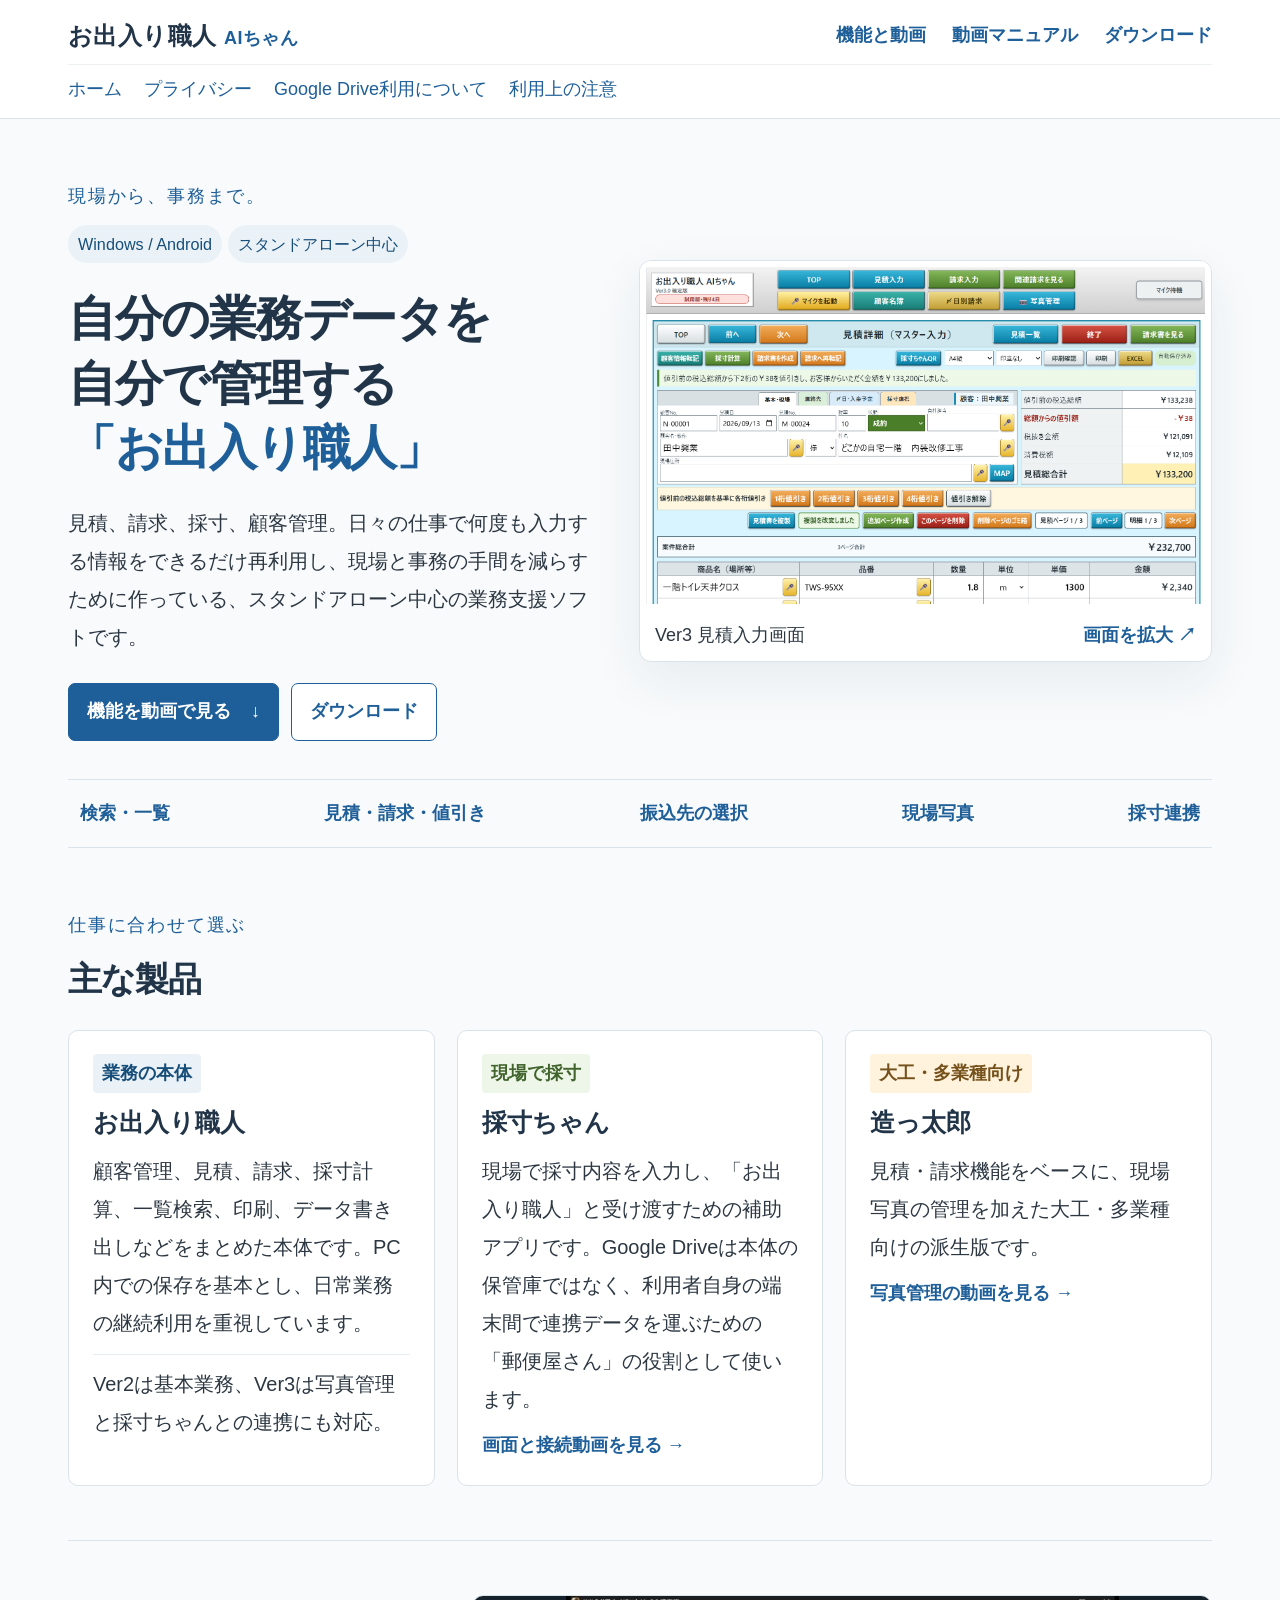
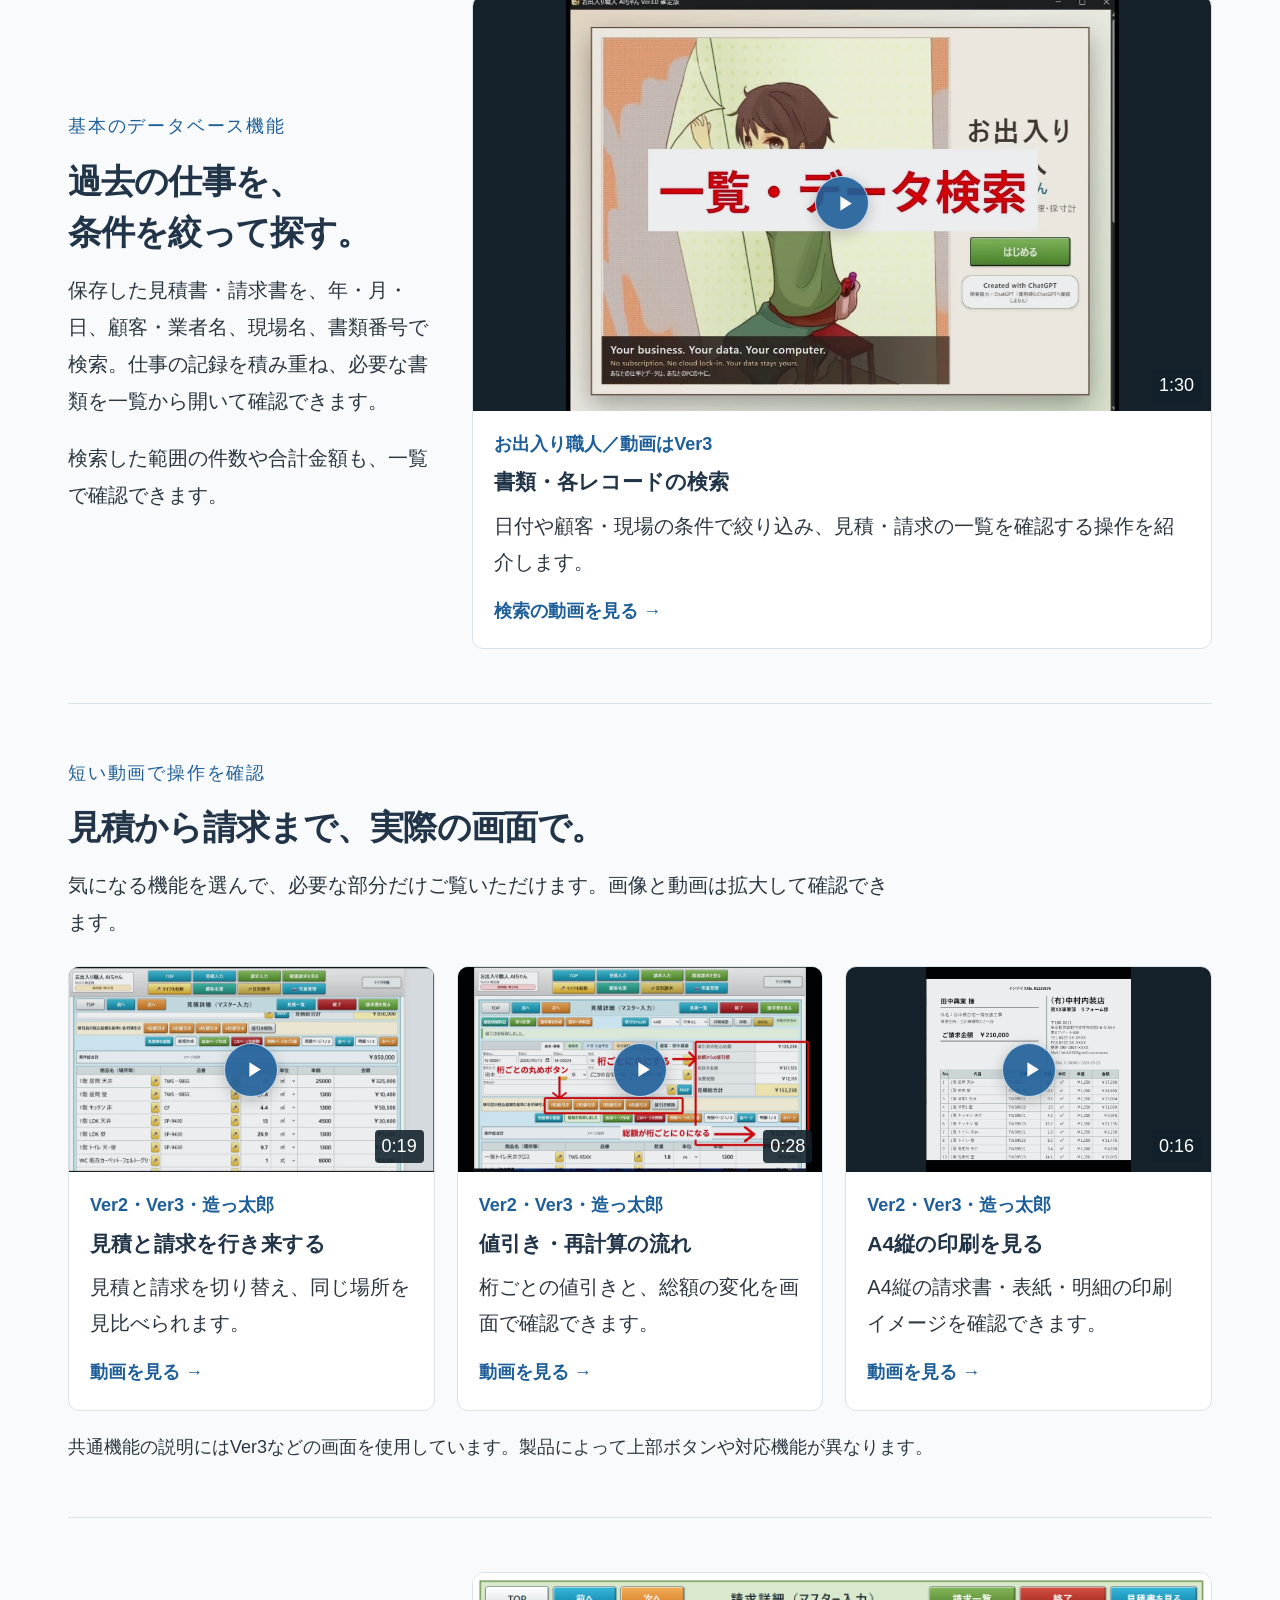
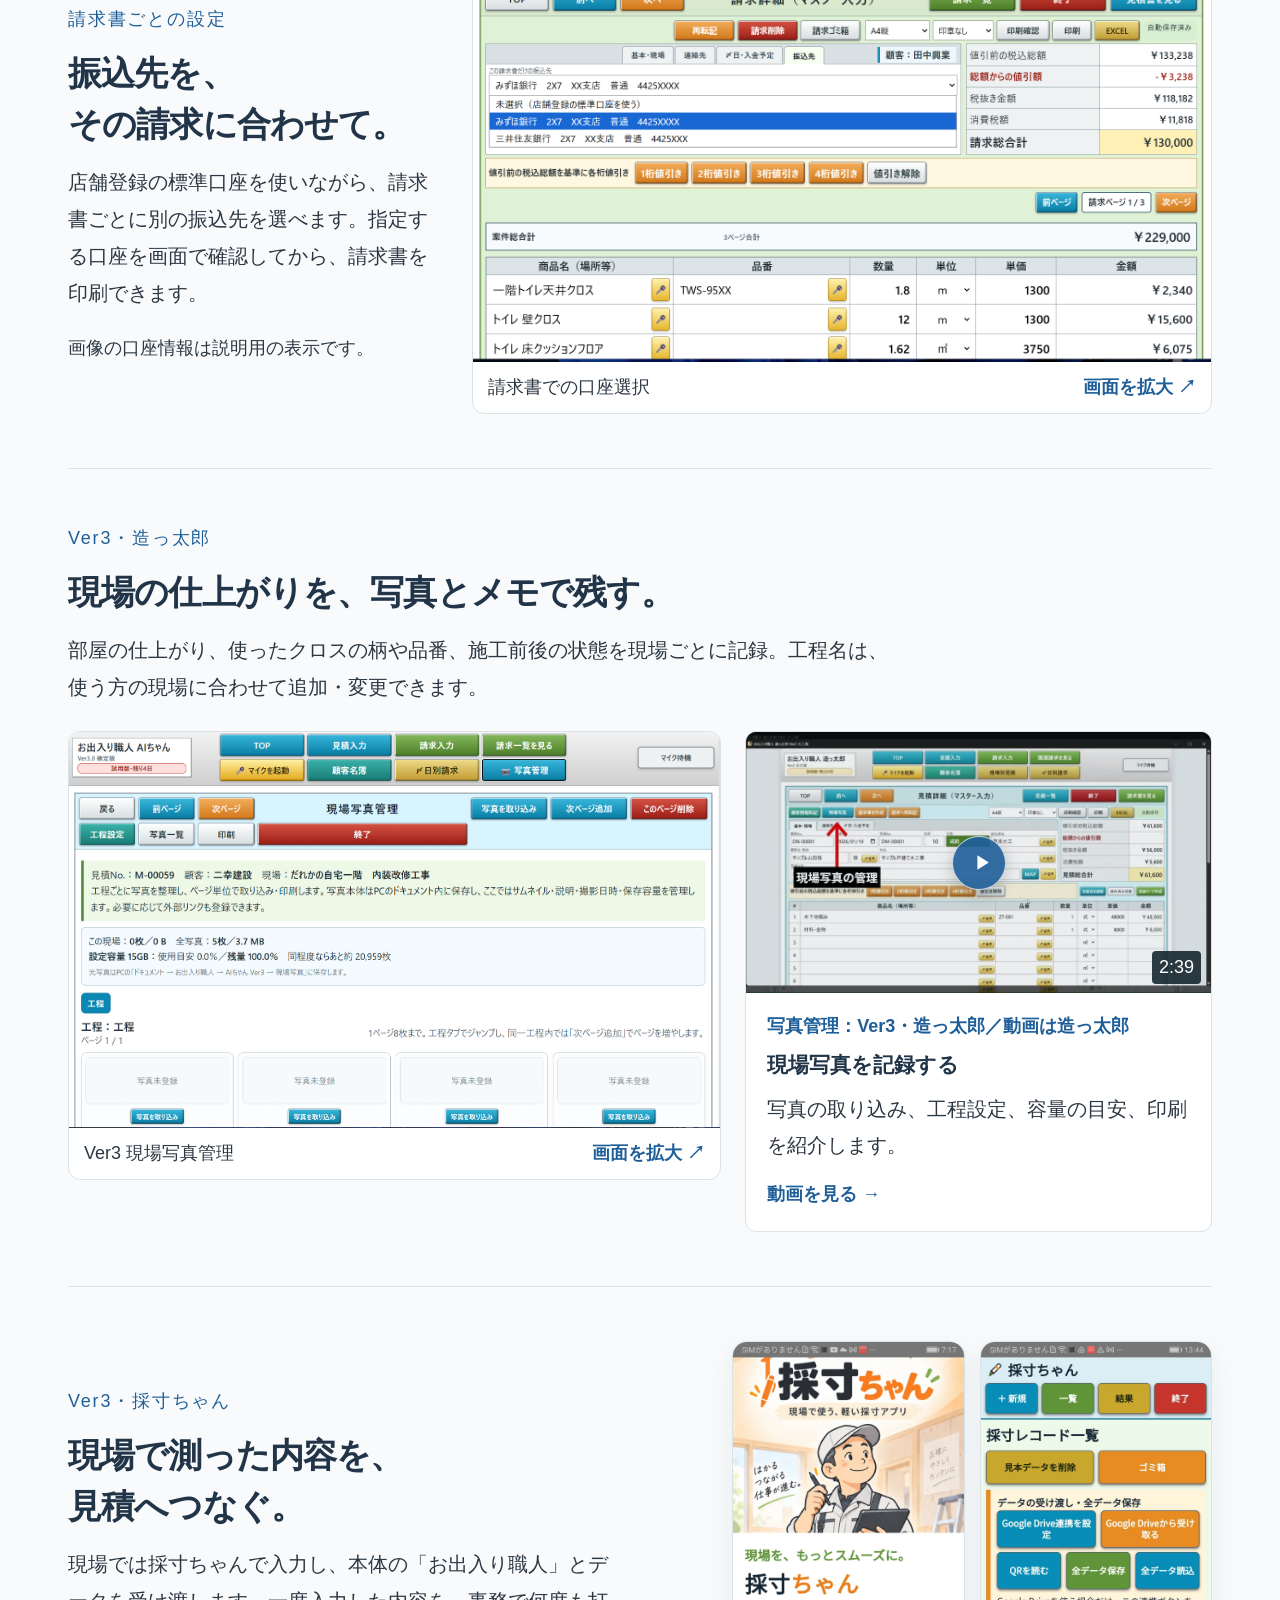
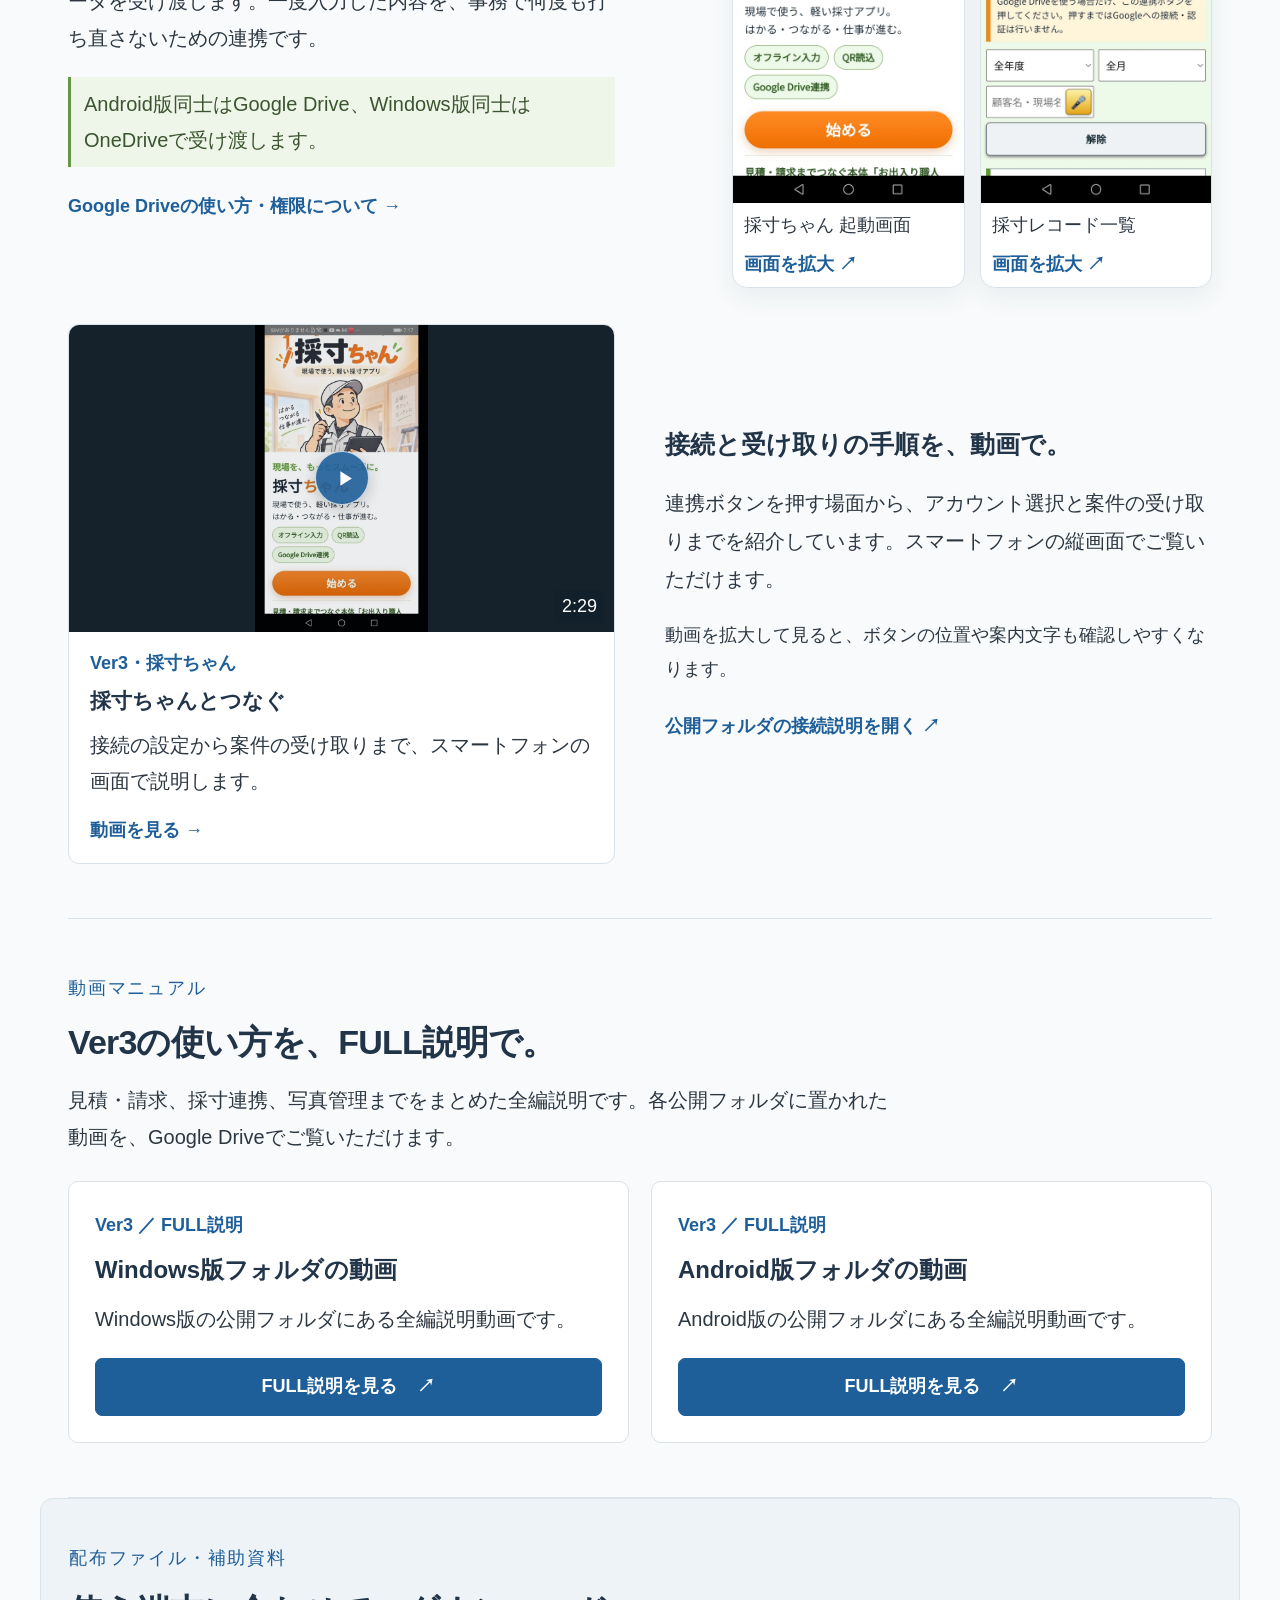
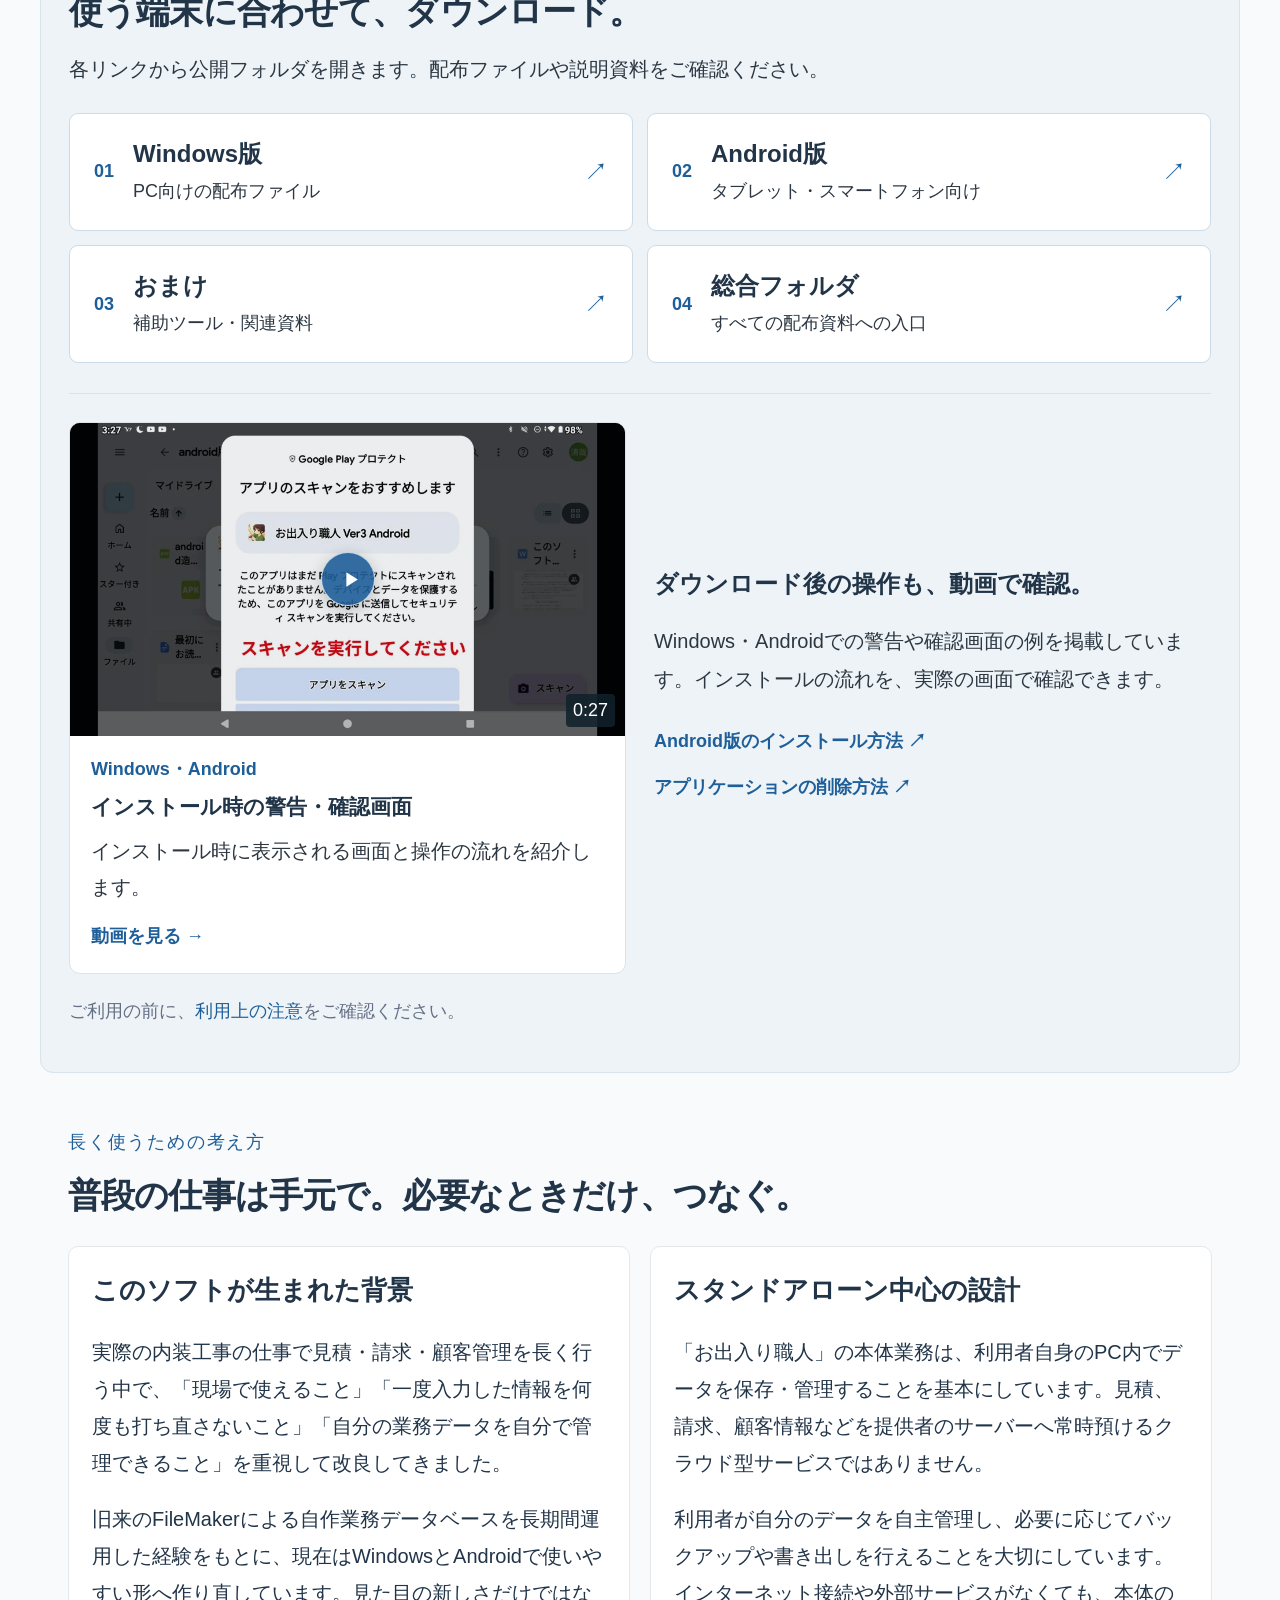
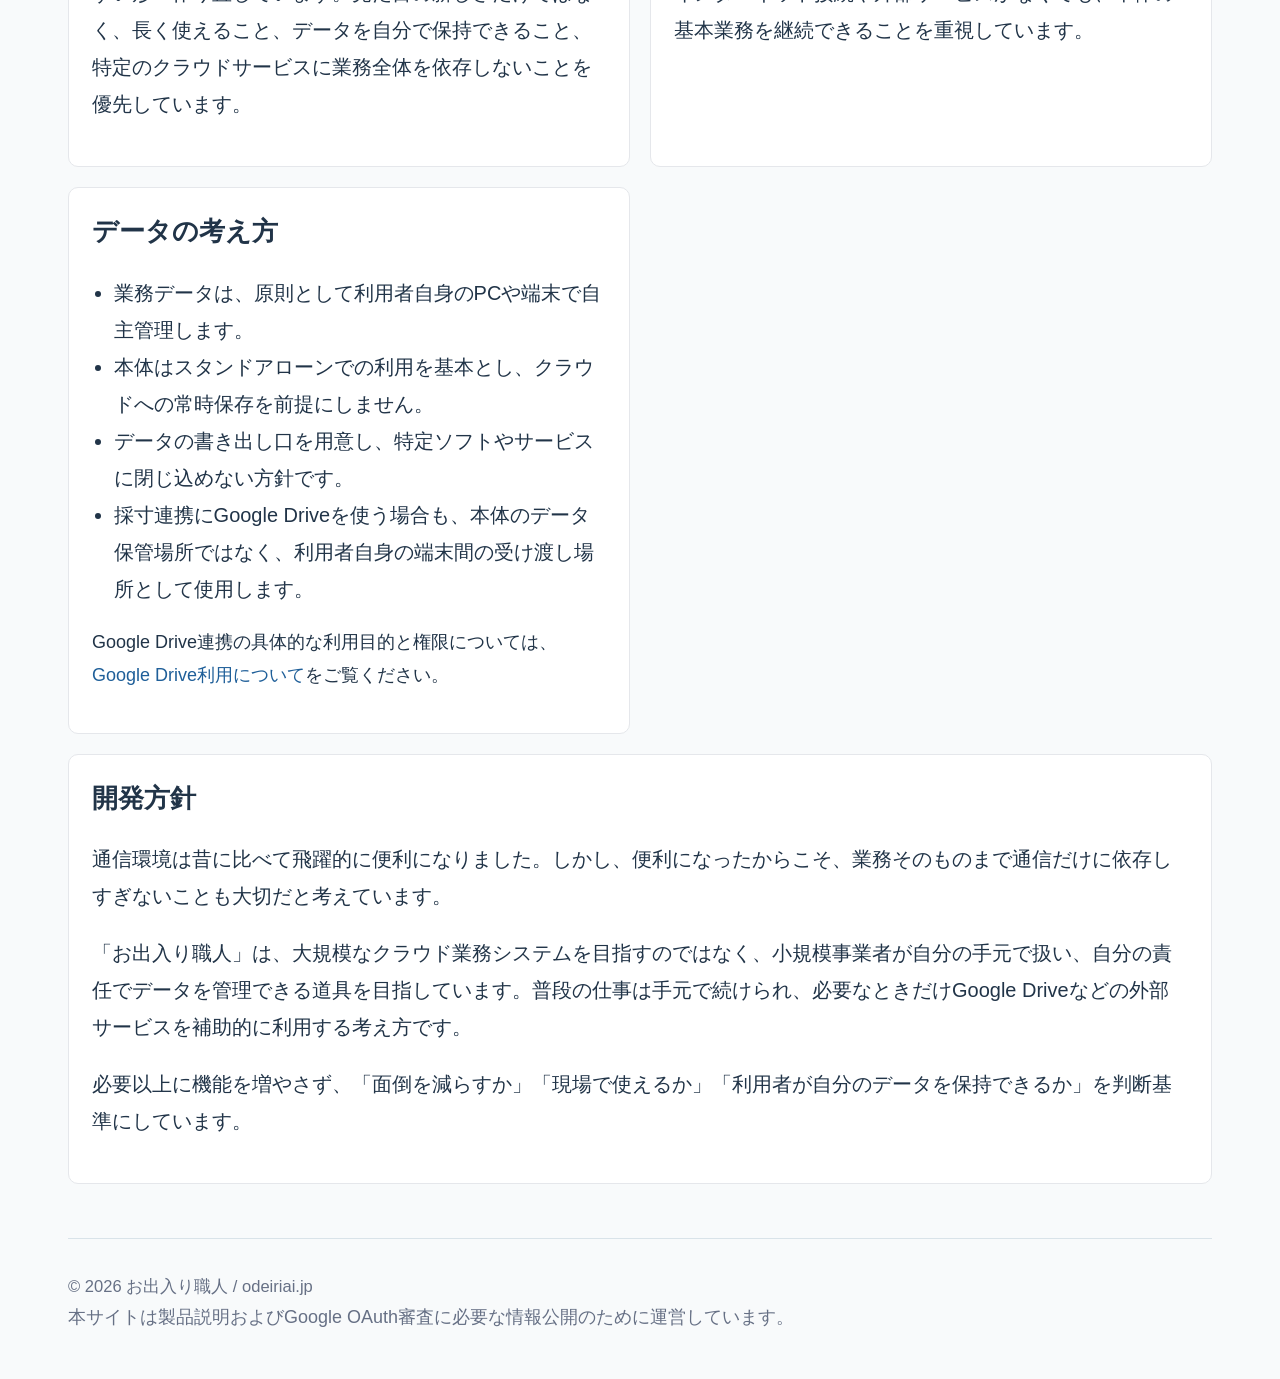
==== index.html @ 9ed53c89 "Update full manual links to the replacement Windows and Android videos" ====
<!doctype html>
<html lang="ja"><head><meta charset="utf-8"><meta name="viewport" content="width=device-width,initial-scale=1">
<title>お出入り職人 AIちゃん | 見積・請求・採寸を画面と動画で紹介</title>
<meta name="description" content="お出入り職人 AIちゃんの見積・請求、値引き、印刷、現場写真、採寸連携を実際の画面と動画で紹介。Windows版・Android版の配布フォルダへ進めます。">
<link rel="canonical" href="https://odeiriai.jp/"><link rel="stylesheet" href="/styles.css?v=20261013-readable"><link rel="stylesheet" href="/media-home.css?v=20261013-readable"><script src="/media-home.js" defer></script>
</head><body class="home-page">
<a class="skip-link" href="#main">本文へ移動</a>
<header><div class="wrap"><div class="home-masthead"><a class="wordmark" href="/">お出入り職人 <span>AIちゃん</span></a><nav class="home-menu" aria-label="ページ内"><a href="#records">機能と動画</a><a href="#manuals">動画マニュアル</a><a href="#downloads">ダウンロード</a></nav></div><nav class="nav" aria-label="サイトについて"><a href="/">ホーム</a><a href="/privacy.html">プライバシー</a><a href="/drive-use.html">Google Drive利用について</a><a href="/terms.html">利用上の注意</a></nav></div></header>
<main id="main" class="wrap">
<section class="media-hero" aria-labelledby="hero-title">
 <div class="hero-copy"><p class="eyebrow">現場から、事務まで。</p><div class="hero-badges"><span class="badge">Windows / Android</span><span class="badge">スタンドアローン中心</span></div>
 <h1 id="hero-title">自分の業務データを<br>自分で管理する<br><span>「お出入り職人」</span></h1><p class="lead">見積、請求、採寸、顧客管理。日々の仕事で何度も入力する情報をできるだけ再利用し、現場と事務の手間を減らすために作っている、スタンドアローン中心の業務支援ソフトです。</p>
 <div class="hero-actions"><a class="primary-link" href="#records">機能を動画で見る <span aria-hidden="true">↓</span></a><a class="secondary-link" href="#downloads">ダウンロード</a></div></div>
 <figure class="hero-screen screen-figure"><a href="/assets/media/quote-screen.webp" data-image data-title="Ver3 見積入力画面"><img src="/assets/media/quote-screen.webp" alt="顧客・現場情報、値引き、案件総合計、明細をまとめたVer3の見積入力画面" width="1597" height="963" fetchpriority="high" decoding="async"></a><figcaption>Ver3 見積入力画面 <a href="/assets/media/quote-screen.webp" data-image data-title="Ver3 見積入力画面">画面を拡大 ↗</a></figcaption></figure>
</section>
<nav class="feature-jumps" aria-label="見たい機能へ"><a href="#records">検索・一覧</a><a href="#features">見積・請求・値引き</a><a href="#bank">振込先の選択</a><a href="#photos">現場写真</a><a href="#saisun">採寸連携</a></nav>
<section class="media-section" aria-labelledby="products-title"><div class="section-heading"><p class="eyebrow">仕事に合わせて選ぶ</p><h2 id="products-title">主な製品</h2></div>
<div class="product-grid"><article class="product-item"><span class="product-tag">業務の本体</span><h3>お出入り職人</h3><p>顧客管理、見積、請求、採寸計算、一覧検索、印刷、データ書き出しなどをまとめた本体です。PC内での保存を基本とし、日常業務の継続利用を重視しています。</p><p class="product-detail">Ver2は基本業務、Ver3は写真管理と採寸ちゃんとの連携にも対応。</p></article>
<article class="product-item"><span class="product-tag green">現場で採寸</span><h3>採寸ちゃん</h3><p>現場で採寸内容を入力し、「お出入り職人」と受け渡すための補助アプリです。Google Driveは本体の保管庫ではなく、利用者自身の端末間で連携データを運ぶための「郵便屋さん」の役割として使います。</p><a class="text-link" href="#saisun">画面と接続動画を見る →</a></article>
<article class="product-item"><span class="product-tag amber">大工・多業種向け</span><h3>造っ太郎</h3><p>見積・請求機能をベースに、現場写真の管理を加えた大工・多業種向けの派生版です。</p><a class="text-link" href="#photos">写真管理の動画を見る →</a></article></div></section>
<section id="records" class="media-section feature-split" aria-labelledby="records-title"><div class="feature-copy"><p class="eyebrow">基本のデータベース機能</p><h2 id="records-title">過去の仕事を、<br>条件を絞って探す。</h2><p>保存した見積書・請求書を、年・月・日、顧客・業者名、現場名、書類番号で検索。仕事の記録を積み重ね、必要な書類を一覧から開いて確認できます。</p><p>検索した範囲の件数や合計金額も、一覧で確認できます。</p></div><article class="video-card"><a class="video-preview" href="/assets/media/search.mp4" data-video data-title="書類・各レコードの検索" data-product="お出入り職人／動画はVer3" data-orientation="landscape"><img src="/assets/media/search-poster.webp" alt="見積書と請求書の一覧・データ検索の説明動画" width="960" height="720" loading="lazy" decoding="async"><span class="play-circle" aria-hidden="true"><svg viewBox="0 0 24 24"><path d="m9 5 11 7-11 7z"/></svg></span><span class="video-time">1:30</span><span class="sr-only">動画を再生</span></a><div class="video-copy"><p class="product-label">お出入り職人／動画はVer3</p><h3>書類・各レコードの検索</h3><p>日付や顧客・現場の条件で絞り込み、見積・請求の一覧を確認する操作を紹介します。</p><a class="text-link" href="/assets/media/search.mp4" data-video data-title="書類・各レコードの検索" data-product="お出入り職人／動画はVer3" data-orientation="landscape">検索の動画を見る <span aria-hidden="true">→</span></a></div></article></section>
<section id="features" class="media-section" aria-labelledby="features-title"><div class="section-heading"><p class="eyebrow">短い動画で操作を確認</p><h2 id="features-title">見積から請求まで、実際の画面で。</h2><p>気になる機能を選んで、必要な部分だけご覧いただけます。画像と動画は拡大して確認できます。</p></div>
<div class="video-grid"><article class="video-card"><a class="video-preview" href="/assets/media/compare.mp4" data-video data-title="見積と請求を行き来する" data-product="Ver2・Ver3・造っ太郎" data-orientation="landscape"><img src="/assets/media/compare-poster.webp" alt="見積と請求を行き来するの動画" loading="lazy" decoding="async"><span class="play-circle" aria-hidden="true"><svg viewBox="0 0 24 24"><path d="m9 5 11 7-11 7z"/></svg></span><span class="video-time">0:19</span><span class="sr-only">動画を再生</span></a><div class="video-copy"><p class="product-label">Ver2・Ver3・造っ太郎</p><h3>見積と請求を行き来する</h3><p>見積と請求を切り替え、同じ場所を見比べられます。</p><a class="text-link" href="/assets/media/compare.mp4" data-video data-title="見積と請求を行き来する" data-product="Ver2・Ver3・造っ太郎" data-orientation="landscape">動画を見る <span aria-hidden="true">→</span></a></div></article><article class="video-card"><a class="video-preview" href="/assets/media/rounding.mp4" data-video data-title="値引き・再計算の流れ" data-product="Ver2・Ver3・造っ太郎" data-orientation="landscape"><img src="/assets/media/rounding-poster.webp" alt="値引き・再計算の流れの動画" loading="lazy" decoding="async"><span class="play-circle" aria-hidden="true"><svg viewBox="0 0 24 24"><path d="m9 5 11 7-11 7z"/></svg></span><span class="video-time">0:28</span><span class="sr-only">動画を再生</span></a><div class="video-copy"><p class="product-label">Ver2・Ver3・造っ太郎</p><h3>値引き・再計算の流れ</h3><p>桁ごとの値引きと、総額の変化を画面で確認できます。</p><a class="text-link" href="/assets/media/rounding.mp4" data-video data-title="値引き・再計算の流れ" data-product="Ver2・Ver3・造っ太郎" data-orientation="landscape">動画を見る <span aria-hidden="true">→</span></a></div></article><article class="video-card"><a class="video-preview" href="/assets/media/printing.mp4" data-video data-title="A4縦の印刷を見る" data-product="Ver2・Ver3・造っ太郎" data-orientation="landscape"><img src="/assets/media/printing-poster.webp" alt="A4縦の印刷を見るの動画" loading="lazy" decoding="async"><span class="play-circle" aria-hidden="true"><svg viewBox="0 0 24 24"><path d="m9 5 11 7-11 7z"/></svg></span><span class="video-time">0:16</span><span class="sr-only">動画を再生</span></a><div class="video-copy"><p class="product-label">Ver2・Ver3・造っ太郎</p><h3>A4縦の印刷を見る</h3><p>A4縦の請求書・表紙・明細の印刷イメージを確認できます。</p><a class="text-link" href="/assets/media/printing.mp4" data-video data-title="A4縦の印刷を見る" data-product="Ver2・Ver3・造っ太郎" data-orientation="landscape">動画を見る <span aria-hidden="true">→</span></a></div></article></div>
<p class="media-note">共通機能の説明にはVer3などの画面を使用しています。製品によって上部ボタンや対応機能が異なります。</p></section>
<section id="bank" class="media-section feature-split bank-section" aria-labelledby="bank-title"><div class="feature-copy"><p class="eyebrow">請求書ごとの設定</p><h2 id="bank-title">振込先を、<br>その請求に合わせて。</h2><p>店舗登録の標準口座を使いながら、請求書ごとに別の振込先を選べます。指定する口座を画面で確認してから、請求書を印刷できます。</p><p class="small">画像の口座情報は説明用の表示です。</p></div><figure class="screen-figure "><a href="/assets/media/invoice-bank.webp" data-image data-title="請求書での口座選択"><img src="/assets/media/invoice-bank.webp" alt="請求書で登録済みの振込先口座を選ぶ画面" loading="lazy" decoding="async"></a><figcaption>請求書での口座選択 <a href="/assets/media/invoice-bank.webp" data-image data-title="請求書での口座選択">画面を拡大 <span aria-hidden="true">↗</span></a></figcaption></figure></section>
<section id="photos" class="media-section" aria-labelledby="photos-title"><div class="section-heading"><p class="eyebrow">Ver3・造っ太郎</p><h2 id="photos-title">現場の仕上がりを、写真とメモで残す。</h2><p>部屋の仕上がり、使ったクロスの柄や品番、施工前後の状態を現場ごとに記録。工程名は、使う方の現場に合わせて追加・変更できます。</p></div>
<div class="photo-layout"><figure class="screen-figure "><a href="/assets/media/photo-screen.webp" data-image data-title="Ver3 現場写真管理"><img src="/assets/media/photo-screen.webp" alt="工程タブ、写真の取り込み、ページ追加、写真の保存容量を管理する画面" loading="lazy" decoding="async"></a><figcaption>Ver3 現場写真管理 <a href="/assets/media/photo-screen.webp" data-image data-title="Ver3 現場写真管理">画面を拡大 <span aria-hidden="true">↗</span></a></figcaption></figure><article class="video-card"><a class="video-preview" href="/assets/media/photos.mp4" data-video data-title="現場写真を記録する" data-product="写真管理：Ver3・造っ太郎／動画は造っ太郎" data-orientation="landscape"><img src="/assets/media/photos-poster.webp" alt="現場写真を記録するの動画" loading="lazy" decoding="async"><span class="play-circle" aria-hidden="true"><svg viewBox="0 0 24 24"><path d="m9 5 11 7-11 7z"/></svg></span><span class="video-time">2:39</span><span class="sr-only">動画を再生</span></a><div class="video-copy"><p class="product-label">写真管理：Ver3・造っ太郎／動画は造っ太郎</p><h3>現場写真を記録する</h3><p>写真の取り込み、工程設定、容量の目安、印刷を紹介します。</p><a class="text-link" href="/assets/media/photos.mp4" data-video data-title="現場写真を記録する" data-product="写真管理：Ver3・造っ太郎／動画は造っ太郎" data-orientation="landscape">動画を見る <span aria-hidden="true">→</span></a></div></article></div></section>
<section id="saisun" class="media-section saisun-section" aria-labelledby="saisun-title"><div class="saisun-intro"><div class="feature-copy"><p class="eyebrow">Ver3・採寸ちゃん</p><h2 id="saisun-title">現場で測った内容を、<br>見積へつなぐ。</h2><p>現場では採寸ちゃんで入力し、本体の「お出入り職人」とデータを受け渡します。一度入力した内容を、事務で何度も打ち直さないための連携です。</p><p class="connection-note">Android版同士はGoogle Drive、Windows版同士はOneDriveで受け渡します。</p><p><a class="text-link" href="/drive-use.html">Google Driveの使い方・権限について →</a></p></div><div class="phone-pair"><figure class="screen-figure phone-figure"><a href="/assets/media/saisun-start.webp" data-image data-title="採寸ちゃん 起動画面"><img src="/assets/media/saisun-start.webp" alt="採寸ちゃんの起動画面" loading="lazy" decoding="async"></a><figcaption>採寸ちゃん 起動画面 <a href="/assets/media/saisun-start.webp" data-image data-title="採寸ちゃん 起動画面">画面を拡大 <span aria-hidden="true">↗</span></a></figcaption></figure><figure class="screen-figure phone-figure"><a href="/assets/media/saisun-list.webp" data-image data-title="採寸レコード一覧"><img src="/assets/media/saisun-list.webp" alt="採寸ちゃんの案件一覧とデータ受け渡しボタン" loading="lazy" decoding="async"></a><figcaption>採寸レコード一覧 <a href="/assets/media/saisun-list.webp" data-image data-title="採寸レコード一覧">画面を拡大 <span aria-hidden="true">↗</span></a></figcaption></figure></div></div>
<div class="saisun-video-row"><article class="video-card"><a class="video-preview" href="/assets/media/saisun.mp4" data-video data-title="採寸ちゃんとつなぐ" data-product="Ver3・採寸ちゃん" data-orientation="portrait"><img src="/assets/media/saisun-poster.webp" alt="採寸ちゃんとつなぐの動画" loading="lazy" decoding="async"><span class="play-circle" aria-hidden="true"><svg viewBox="0 0 24 24"><path d="m9 5 11 7-11 7z"/></svg></span><span class="video-time">2:29</span><span class="sr-only">動画を再生</span></a><div class="video-copy"><p class="product-label">Ver3・採寸ちゃん</p><h3>採寸ちゃんとつなぐ</h3><p>接続の設定から案件の受け取りまで、スマートフォンの画面で説明します。</p><a class="text-link" href="/assets/media/saisun.mp4" data-video data-title="採寸ちゃんとつなぐ" data-product="Ver3・採寸ちゃん" data-orientation="portrait">動画を見る <span aria-hidden="true">→</span></a></div></article><div class="connection-copy"><h3>接続と受け取りの手順を、動画で。</h3><p>連携ボタンを押す場面から、アカウント選択と案件の受け取りまでを紹介しています。スマートフォンの縦画面でご覧いただけます。</p><p class="small">動画を拡大して見ると、ボタンの位置や案内文字も確認しやすくなります。</p><p><a class="text-link" href="https://drive.google.com/file/d/1pX4oRDD-33zsJW0d61cBBD_bxr4-EyN5/view?usp=drivesdk" target="_blank" rel="noopener noreferrer">公開フォルダの接続説明を開く ↗</a></p></div></div></section>
<section id="manuals" class="media-section" aria-labelledby="manuals-title"><div class="section-heading"><p class="eyebrow">動画マニュアル</p><h2 id="manuals-title">Ver3の使い方を、FULL説明で。</h2><p>見積・請求、採寸連携、写真管理までをまとめた全編説明です。各公開フォルダに置かれた動画を、Google Driveでご覧いただけます。</p></div><div class="manual-grid"><article class="manual-card"><p class="product-label">Ver3 ／ FULL説明</p><h3>Windows版フォルダの動画</h3><p>Windows版の公開フォルダにある全編説明動画です。</p><a class="primary-link" href="https://drive.google.com/file/d/1JYEbB-enP2PSIzvty5Pw1C7tCGP7ZJUR/view?usp=drivesdk" target="_blank" rel="noopener noreferrer">FULL説明を見る <span aria-hidden="true">↗</span></a></article><article class="manual-card"><p class="product-label">Ver3 ／ FULL説明</p><h3>Android版フォルダの動画</h3><p>Android版の公開フォルダにある全編説明動画です。</p><a class="primary-link" href="https://drive.google.com/file/d/1XHq-t6FdJBZpMTjZ4EzjOotyXeghdluV/view?usp=drivesdk" target="_blank" rel="noopener noreferrer">FULL説明を見る <span aria-hidden="true">↗</span></a></article></div></section>
<section id="downloads" class="media-section downloads-section" aria-labelledby="downloads-title"><div class="section-heading"><p class="eyebrow">配布ファイル・補助資料</p><h2 id="downloads-title">使う端末に合わせて、ダウンロード。</h2><p>各リンクから公開フォルダを開きます。配布ファイルや説明資料をご確認ください。</p></div>
<div class="download-grid"><a class="download-link" href="https://drive.google.com/drive/folders/1aKN7YNqXRr6iSggV1Fq95CMOtCL8A8G0?usp=drive_link" target="_blank" rel="noopener noreferrer"><span class="download-number">01</span><span><strong>Windows版</strong><small>PC向けの配布ファイル</small></span><span aria-hidden="true">↗</span></a><a class="download-link" href="https://drive.google.com/drive/folders/1UH7-bk9fikpVpvX68yiTnErRM9cuNW0p?usp=drive_link" target="_blank" rel="noopener noreferrer"><span class="download-number">02</span><span><strong>Android版</strong><small>タブレット・スマートフォン向け</small></span><span aria-hidden="true">↗</span></a><a class="download-link" href="https://drive.google.com/drive/folders/1mMIdTZsifxSNozKVvZVCF3BBpyajpcls?usp=drive_link" target="_blank" rel="noopener noreferrer"><span class="download-number">03</span><span><strong>おまけ</strong><small>補助ツール・関連資料</small></span><span aria-hidden="true">↗</span></a><a class="download-link" href="https://drive.google.com/drive/folders/1YO49Vw2_gkZGFp04epfIjjgnE3YMBFjD?usp=drive_link" target="_blank" rel="noopener noreferrer"><span class="download-number">04</span><span><strong>総合フォルダ</strong><small>すべての配布資料への入口</small></span><span aria-hidden="true">↗</span></a></div>
<div class="installation-row"><article class="video-card"><a class="video-preview" href="/assets/media/installation.mp4" data-video data-title="インストール時の警告・確認画面" data-product="Windows・Android" data-orientation="landscape"><img src="/assets/media/installation-poster.webp" alt="インストール時に表示される確認画面の説明動画" loading="lazy" decoding="async"><span class="play-circle" aria-hidden="true"><svg viewBox="0 0 24 24"><path d="m9 5 11 7-11 7z"/></svg></span><span class="video-time">0:27</span><span class="sr-only">動画を再生</span></a><div class="video-copy"><p class="product-label">Windows・Android</p><h3>インストール時の警告・確認画面</h3><p>インストール時に表示される画面と操作の流れを紹介します。</p><a class="text-link" href="/assets/media/installation.mp4" data-video data-title="インストール時の警告・確認画面" data-product="Windows・Android" data-orientation="landscape">動画を見る <span aria-hidden="true">→</span></a></div></article><div class="installation-copy"><h3>ダウンロード後の操作も、動画で確認。</h3><p>Windows・Androidでの警告や確認画面の例を掲載しています。インストールの流れを、実際の画面で確認できます。</p><p><a class="text-link" href="https://drive.google.com/file/d/13hTUDWLCs0TfMhNJZxvRZoXc9eKre6za/view?usp=drivesdk" target="_blank" rel="noopener noreferrer">Android版のインストール方法 ↗</a><br><a class="text-link" href="https://drive.google.com/file/d/1h5ddBgzWmm0EPV6-xghSZEqiXLF1Hp11/view?usp=drivesdk" target="_blank" rel="noopener noreferrer">アプリケーションの削除方法 ↗</a></p></div></div>
<p class="small">ご利用の前に、<a href="/terms.html">利用上の注意</a>をご確認ください。</p></section>
<section class="media-section philosophy" aria-labelledby="philosophy-title"><div class="section-heading"><p class="eyebrow">長く使うための考え方</p><h2 id="philosophy-title">普段の仕事は手元で。必要なときだけ、つなぐ。</h2></div><div class="philosophy-grid"><section class="card"><h2>このソフトが生まれた背景</h2>
<p>実際の内装工事の仕事で見積・請求・顧客管理を長く行う中で、「現場で使えること」「一度入力した情報を何度も打ち直さないこと」「自分の業務データを自分で管理できること」を重視して改良してきました。</p>
<p>旧来のFileMakerによる自作業務データベースを長期間運用した経験をもとに、現在はWindowsとAndroidで使いやすい形へ作り直しています。見た目の新しさだけではなく、長く使えること、データを自分で保持できること、特定のクラウドサービスに業務全体を依存しないことを優先しています。</p></section>
<section class="card"><h2>スタンドアローン中心の設計</h2>
<p>「お出入り職人」の本体業務は、利用者自身のPC内でデータを保存・管理することを基本にしています。見積、請求、顧客情報などを提供者のサーバーへ常時預けるクラウド型サービスではありません。</p>
<p>利用者が自分のデータを自主管理し、必要に応じてバックアップや書き出しを行えることを大切にしています。インターネット接続や外部サービスがなくても、本体の基本業務を継続できることを重視しています。</p></section>
<section class="card"><h2>データの考え方</h2><ul>
<li>業務データは、原則として利用者自身のPCや端末で自主管理します。</li>
<li>本体はスタンドアローンでの利用を基本とし、クラウドへの常時保存を前提にしません。</li>
<li>データの書き出し口を用意し、特定ソフトやサービスに閉じ込めない方針です。</li>
<li>採寸連携にGoogle Driveを使う場合も、本体のデータ保管場所ではなく、利用者自身の端末間の受け渡し場所として使用します。</li></ul>
<p class="small">Google Drive連携の具体的な利用目的と権限については、<a href="/drive-use.html">Google Drive利用について</a>をご覧ください。</p></section>
<section class="card"><h2>開発方針</h2>
<p>通信環境は昔に比べて飛躍的に便利になりました。しかし、便利になったからこそ、業務そのものまで通信だけに依存しすぎないことも大切だと考えています。</p>
<p>「お出入り職人」は、大規模なクラウド業務システムを目指すのではなく、小規模事業者が自分の手元で扱い、自分の責任でデータを管理できる道具を目指しています。普段の仕事は手元で続けられ、必要なときだけGoogle Driveなどの外部サービスを補助的に利用する考え方です。</p>
<p>必要以上に機能を増やさず、「面倒を減らすか」「現場で使えるか」「利用者が自分のデータを保持できるか」を判断基準にしています。</p></section></div></section>
</main><footer><div class="wrap">© 2026 お出入り職人 / odeiriai.jp<br><span class="small">本サイトは製品説明およびGoogle OAuth審査に必要な情報公開のために運営しています。</span></div></footer>
<dialog id="media-dialog" class="media-dialog" aria-labelledby="media-dialog-title"><div class="dialog-bar"><div><h2 id="media-dialog-title"></h2><p id="media-dialog-product"></p></div><button type="button" class="dialog-close" aria-label="拡大表示を閉じる">閉じる ×</button></div><div class="dialog-stage"><video id="dialog-video" controls playsinline preload="none" hidden></video><img id="dialog-image" alt="" hidden></div></dialog>
</body></html>
---- styles.css ----
:root{--bg:#f6f7f9;--card:#fff;--text:#1f2937;--muted:#667085;--line:#e5e7eb;--accent:#1f5f99}
html{font-size:112.5%}
*{box-sizing:border-box} body{margin:0;font-family:-apple-system,BlinkMacSystemFont,"Segoe UI","Hiragino Kaku Gothic ProN","Yu Gothic",Meiryo,sans-serif;background:var(--bg);color:var(--text);line-height:1.75}
header{background:#fff;border-bottom:1px solid var(--line)} .wrap{max-width:980px;margin:auto;padding:0 22px}
.nav{display:flex;gap:18px;flex-wrap:wrap;padding:16px 0}.nav a,a{color:var(--accent);text-decoration:none}.nav a:hover,a:hover{text-decoration:underline}
.hero{padding:64px 0 36px}.hero h1{font-size:clamp(30px,5vw,52px);line-height:1.2;margin:0 0 14px}.lead{font-size:1.15rem;color:var(--muted);max-width:780px}
.card{background:var(--card);border:1px solid var(--line);border-radius:14px;padding:26px;margin:22px 0}h2{margin-top:0;font-size:1.55rem}h3{margin-bottom:.35rem}
.badge{display:inline-block;background:#eaf2f8;color:#174e79;padding:5px 10px;border-radius:999px;font-size:.9rem;margin:0 6px 6px 0}
footer{padding:38px 0 60px;color:var(--muted);font-size:.92rem}.small{font-size:.92rem;color:var(--muted)}ul{padding-left:1.2rem}
---- media-home.css ----
/* Homepage layout. Shared typography is defined in styles.css. */
.home-page{--home-blue:#1f5f99;--home-ink:#213448;--home-muted:#2c3742;--home-line:#d9e3e9;background:#f8fafb;color:var(--home-ink);font-family:Meiryo,"Hiragino Kaku Gothic ProN","Yu Gothic",-apple-system,BlinkMacSystemFont,"Segoe UI",sans-serif}
.home-page .wrap{max-width:1200px;padding-left:28px;padding-right:28px}
.home-page header{background:#fff;border-bottom:1px solid var(--home-line)}
.home-masthead{display:flex;justify-content:space-between;align-items:center;gap:20px;padding:20px 0 12px}
.wordmark{font-size:1.3333rem;font-weight:800;letter-spacing:.02em;color:var(--home-ink);line-height:1.3}
.wordmark span{font-size:1rem;color:var(--home-blue);white-space:nowrap}
.home-menu{display:flex;flex-wrap:wrap;gap:26px;align-items:center;font-size:1rem;font-weight:700}
.home-page header .nav{padding:9px 0 13px;gap:22px;font-size:1rem;border-top:1px solid #edf1f4}
.home-page a:focus-visible,.home-page button:focus-visible{outline:3px solid #db8a25;outline-offset:5px}
.skip-link{position:absolute;left:20px;top:-100px;z-index:20;background:#fff;padding:12px 18px;border:2px solid var(--home-blue)}
.skip-link:focus{top:10px}
.media-hero{display:grid;grid-template-columns:minmax(0,.96fr) minmax(0,1.04fr);align-items:center;gap:42px;padding:62px 0 38px}
.eyebrow{margin:0 0 12px;font-size:1rem;font-weight:800;color:var(--home-blue);letter-spacing:.1em}
.hero-badges{margin-bottom:18px}
.home-page .media-hero h1{font-size:clamp(1.889rem,4vw,2.667rem);line-height:1.35;letter-spacing:-.03em;margin:0 0 23px;font-weight:800}
.media-hero h1 span{color:var(--home-blue);white-space:nowrap}
.home-page .media-hero .lead{font-size:1.1111rem;color:var(--home-muted);line-height:1.9;margin:0;max-width:520px}
.hero-actions{display:flex;flex-wrap:wrap;gap:12px;margin-top:27px}
.primary-link,.secondary-link{display:inline-flex;align-items:center;justify-content:center;gap:20px;border-radius:7px;padding:12px 18px;font-size:1rem;font-weight:700;border:1px solid var(--home-blue)}
.primary-link{color:#fff;background:var(--home-blue)}
.secondary-link{color:var(--home-blue);background:#fff}
.primary-link:hover,.secondary-link:hover{text-decoration:none;filter:brightness(.95)}
.screen-figure{margin:0;min-width:0;background:#fff;border:1px solid var(--home-line);border-radius:12px;overflow:hidden}
.screen-figure>a{display:block;line-height:0;background:#f1f4f5}
.screen-figure img{display:block;width:100%;height:auto}
.screen-figure figcaption{display:flex;justify-content:space-between;gap:12px;flex-wrap:wrap;padding:12px 15px;font-size:1rem;color:var(--home-muted);line-height:1.5}
.screen-figure figcaption a{white-space:nowrap;font-weight:700}
.hero-screen{box-shadow:0 18px 50px #264c7414}
.hero-screen img{padding:6px;background:#fff}
.feature-jumps{display:flex;gap:0;justify-content:space-between;flex-wrap:wrap;border-top:1px solid var(--home-line);border-bottom:1px solid var(--home-line);padding:13px 0;margin-bottom:8px}
.feature-jumps a{font-size:1rem;font-weight:700;padding:5px 12px}
.media-section{padding:54px 0;border-bottom:1px solid var(--home-line);scroll-margin-top:20px}
.section-heading{margin-bottom:25px;max-width:820px}
.home-page .section-heading h2,.home-page .feature-copy h2{font-size:clamp(1.5rem,2.9vw,1.889rem);line-height:1.5;letter-spacing:-.025em;margin:0 0 14px}
.section-heading>p:last-child,.feature-copy>p{color:var(--home-muted);line-height:1.85;font-size:1.1111rem;margin-top:0}
.section-heading .eyebrow,.feature-copy .eyebrow{color:var(--home-blue);font-size:1rem}
.product-grid{display:grid;grid-template-columns:repeat(3,minmax(0,1fr));gap:22px}
.product-item{padding:23px 24px;background:#fff;border:1px solid var(--home-line);border-radius:10px;min-width:0}
.product-item h3{margin:12px 0;font-size:1.3889rem;line-height:1.4}
.product-item p{font-size:1.1111rem;color:var(--home-muted);line-height:1.9;margin:12px 0}
.product-tag{display:inline-block;font-size:1rem;font-weight:700;padding:4px 9px;background:#eaf2f8;color:#174e79;border-radius:4px}
.product-tag.green{background:#eef6e9;color:#40632c}.product-tag.amber{background:#fff3dd;color:#75511b}
.product-detail{padding-top:10px;border-top:1px solid #e6edf1}
.video-grid{display:grid;grid-template-columns:repeat(3,minmax(0,1fr));gap:22px}
.video-card{min-width:0;background:#fff;border:1px solid var(--home-line);border-radius:11px;overflow:hidden}
.video-preview{position:relative;display:block;aspect-ratio:16/9;background:#15222b;overflow:hidden;line-height:0}
.video-preview img{display:block;width:100%;height:100%;object-fit:contain;opacity:.92}
.play-circle{position:absolute;left:50%;top:50%;transform:translate(-50%,-50%);width:54px;height:54px;border:1px solid #ffffffb3;border-radius:50%;background:#1f5f99e8;display:grid;place-items:center;box-shadow:0 4px 15px #0003}
.play-circle svg{height:25px;width:25px;fill:#fff;margin-left:3px}
.video-preview:hover .play-circle{background:#174c7d}
.video-time{position:absolute;right:10px;bottom:9px;background:#10212bdf;color:white;line-height:1.5;font-variant-numeric:tabular-nums;font-size:1rem;padding:3px 7px;border-radius:4px}
.video-copy{padding:19px 21px 21px}
.video-copy .product-label{font-size:1rem;line-height:1.6;color:var(--home-blue);font-weight:700;margin:0 0 8px}
.video-copy h3{font-size:1.1667rem;line-height:1.5;margin:0 0 10px}
.video-copy p{font-size:1.1111rem;color:var(--home-muted);line-height:1.8;margin:0 0 16px}
.text-link{font-size:1rem;font-weight:700;display:inline-block}
.media-note{font-size:1rem;color:var(--home-muted);margin:20px 0 0;line-height:1.8}
.feature-split{display:grid;grid-template-columns:minmax(0,.66fr) minmax(0,1.34fr);gap:40px;align-items:center}
.feature-copy{min-width:0}.feature-copy .small{font-size:1rem}
.photo-layout{display:grid;grid-template-columns:minmax(0,1.4fr) minmax(0,1fr);align-items:start;gap:24px}
.saisun-intro{display:grid;grid-template-columns:minmax(0,1fr) minmax(0,1fr);gap:50px;align-items:center}
.phone-pair{display:grid;grid-template-columns:1fr 1fr;gap:15px;max-width:480px;margin-left:auto}
.phone-figure{border-radius:15px;box-shadow:0 9px 26px #29425312}
.phone-figure figcaption{font-size:1rem;padding:9px 11px}
.phone-figure img{aspect-ratio:1/2;object-fit:contain}
.connection-note{border-left:3px solid #659745;padding:9px 13px;background:#eef5e9;font-size:1.1111rem!important;line-height:1.8!important;color:#3b5530!important}
.saisun-video-row{display:grid;grid-template-columns:minmax(0,1fr) minmax(0,1fr);gap:50px;margin-top:36px;align-items:center}
.saisun-video-row .video-preview{aspect-ratio:16/9}.saisun-video-row .video-copy{padding:17px 21px}
.connection-copy h3{font-size:1.3889rem;line-height:1.6;margin:0 0 16px}.connection-copy p{font-size:1.1111rem;color:var(--home-muted);line-height:1.9}.connection-copy .small{font-size:1rem}
.download-grid{display:grid;grid-template-columns:repeat(2,minmax(0,1fr));gap:14px}
.download-link{display:flex;gap:19px;align-items:center;border:1px solid #ccdbe6;border-radius:9px;background:#fff;padding:23px 24px;min-width:0;color:var(--home-ink)}
.download-link:hover{background:#edf4f9;text-decoration:none}.download-number{font-size:1rem;color:var(--home-blue);font-weight:700}.download-link>span:nth-child(2){flex:1;min-width:0}.download-link strong{display:block;font-size:1.3333rem;line-height:1.4}.download-link small{display:block;font-size:1rem;color:var(--home-muted);margin-top:5px}.download-link>span:last-child{color:var(--home-blue);font-size:1.3333rem}
.downloads-section{background:#edf3f7;margin:0 -28px;padding:44px 28px;border-radius:13px;border:1px solid #d9e3ea}
.downloads-section>.small{margin:22px 0 0}
.philosophy-grid{display:grid;grid-template-columns:repeat(2,minmax(0,1fr));gap:20px}.home-page .philosophy-grid .card{margin:0;padding:23px;border-radius:10px;min-width:0}.philosophy-grid h2{font-size:1.4444rem;line-height:1.6}.philosophy-grid p,.philosophy-grid li{font-size:1.1111rem;color:var(--home-ink);line-height:1.85}.home-page .philosophy-grid .small{font-size:1rem}.philosophy-grid>.card:last-child{grid-column:1/-1}
.home-page footer{padding:34px 0 45px}
.media-dialog{width:min(1120px,94vw);max-width:94vw;max-height:92vh;padding:0;border:0;border-radius:12px;background:#fff;color:var(--home-ink);overflow:auto;box-shadow:0 24px 90px #0005}
.media-dialog::backdrop{background:#0c1c2ee8}.media-dialog[data-orientation="portrait"]{width:min(510px,94vw)}
.dialog-bar{display:flex;gap:20px;align-items:start;justify-content:space-between;padding:16px 20px;border-bottom:1px solid var(--home-line)}
.dialog-bar h2{font-size:1.1111rem;line-height:1.5;margin:0 0 3px}.dialog-bar p{font-size:1rem;margin:0;color:var(--home-muted)}
.dialog-close{flex:0 0 auto;font:inherit;font-size:1rem;background:#f3f6f8;color:var(--home-ink);border:1px solid var(--home-line);border-radius:6px;padding:8px 12px;cursor:pointer}
.dialog-stage{background:#101a23;display:flex;justify-content:center;align-items:center;min-height:100px}
.dialog-stage video,.dialog-stage img{display:block;width:100%;max-height:74vh;max-height:74svh;object-fit:contain}
.dialog-stage [hidden]{display:none!important}
.sr-only{position:absolute;width:1px;height:1px;padding:0;margin:-1px;overflow:hidden;clip:rect(0,0,0,0);white-space:nowrap;border:0}
@media(max-width:1000px){.media-hero{gap:26px;padding-top:44px}.home-page .media-hero h1{font-size:2rem}.product-grid,.video-grid{gap:14px}.product-item{padding:20px}.video-copy{padding:16px}.video-copy h3{font-size:1.0556rem}.saisun-intro{gap:30px}.feature-split{gap:26px}}
@media(max-width:760px){.home-page .wrap{padding-left:18px;padding-right:18px}.home-masthead{padding-top:17px;gap:15px;flex-wrap:wrap}.home-menu{width:100%}.wordmark{font-size:1.1667rem}.wordmark span{display:block;font-size:1rem}.home-menu{gap:15px;font-size:1rem}.home-page header .nav{font-size:1rem;gap:10px}.media-hero{grid-template-columns:1fr;gap:28px;padding:35px 0 29px}.home-page .media-hero h1{font-size:clamp(1.833rem,7.3vw,2.444rem)}.home-page .media-hero .lead{font-size:1.1111rem;max-width:none}.hero-actions{margin-top:22px}.primary-link,.secondary-link{font-size:1rem;padding:12px 15px}.hero-screen{width:100%}.feature-jumps{justify-content:start;gap:2px 5px}.feature-jumps a{font-size:1rem;padding:6px 8px}.media-section{padding:35px 0}.section-heading{margin-bottom:20px}.section-heading>p:last-child,.feature-copy>p{font-size:1.1111rem}.product-grid,.video-grid{grid-template-columns:1fr}.product-item{padding:22px}.video-card{border-radius:10px}.video-copy{padding:18px 20px}.video-copy h3{font-size:1.2222rem}.video-copy p{font-size:1.1111rem}.video-copy .product-label{font-size:1rem}.video-preview{aspect-ratio:16/9}.feature-split,.photo-layout,.saisun-intro,.saisun-video-row{grid-template-columns:1fr;gap:22px}.phone-pair{width:100%;max-width:460px;margin:0 auto;gap:12px}.saisun-video-row{margin-top:25px}.connection-copy h3{font-size:1.2778rem}.download-grid{grid-template-columns:1fr}.download-link{padding:20px}.download-link strong{font-size:1.2778rem}.downloads-section{margin:0;padding:26px 18px}.philosophy-grid{grid-template-columns:1fr;gap:15px}.philosophy-grid>.card:last-child{grid-column:auto}.home-page .philosophy-grid .card{padding:20px}.dialog-bar{padding:13px 14px;gap:12px}.dialog-bar h2{font-size:1rem}.dialog-close{padding:7px 9px;font-size:1rem}.dialog-stage video,.dialog-stage img{max-height:72svh}}
@media(prefers-reduced-motion:no-preference){.home-page{scroll-behavior:smooth}}

/* Full manuals and setup guidance use the same larger text scale. */
.manual-grid{display:grid;grid-template-columns:repeat(2,minmax(0,1fr));gap:22px}
.manual-card{min-width:0;padding:26px;background:#fff;border:1px solid var(--home-line);border-radius:10px}
.manual-card h3{font-size:1.333rem;line-height:1.5;margin:10px 0 12px}
.manual-card p{font-size:1.1111rem;color:var(--home-muted);line-height:1.9;margin:0 0 20px}
.manual-card .product-label{font-size:1rem;color:var(--home-blue);font-weight:700;margin:0 0 8px}
.manual-card .primary-link{width:100%}
.installation-row{display:grid;grid-template-columns:minmax(0,1fr) minmax(0,1fr);gap:28px;align-items:center;margin-top:30px;padding-top:28px;border-top:1px solid var(--home-line)}
.installation-copy h3{font-size:1.333rem;line-height:1.5;margin:0 0 14px}
.installation-copy p{font-size:1.1111rem;line-height:1.9;color:var(--home-muted)}
.installation-copy .text-link{margin:6px 0}
@media(max-width:760px){.manual-grid,.installation-row{grid-template-columns:1fr;gap:20px}.manual-card{padding:22px}.installation-row{margin-top:25px}}

/* Consistent, substantial text for all explanations and their supporting notes. */
.home-page p,.home-page li,.home-page figcaption,.home-page .download-link small{font-weight:500}
.home-page .small{font-size:1rem}
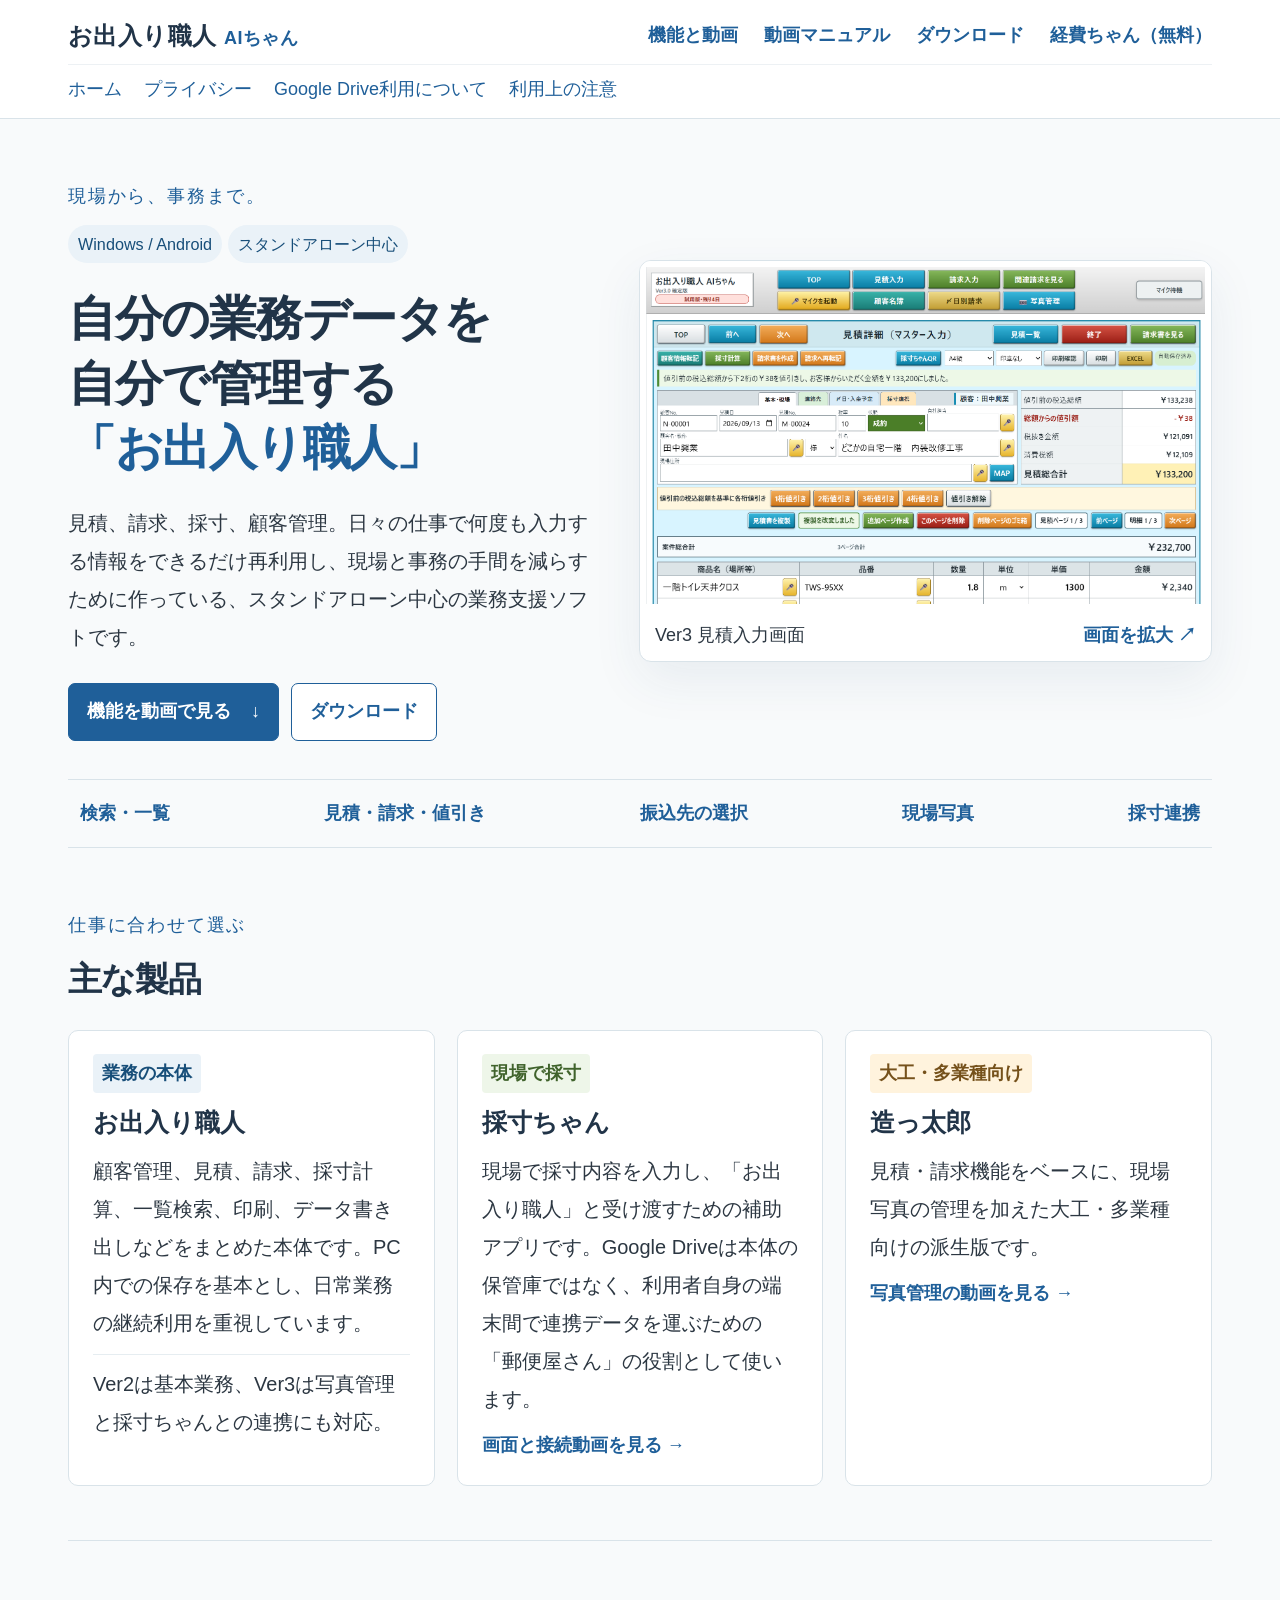
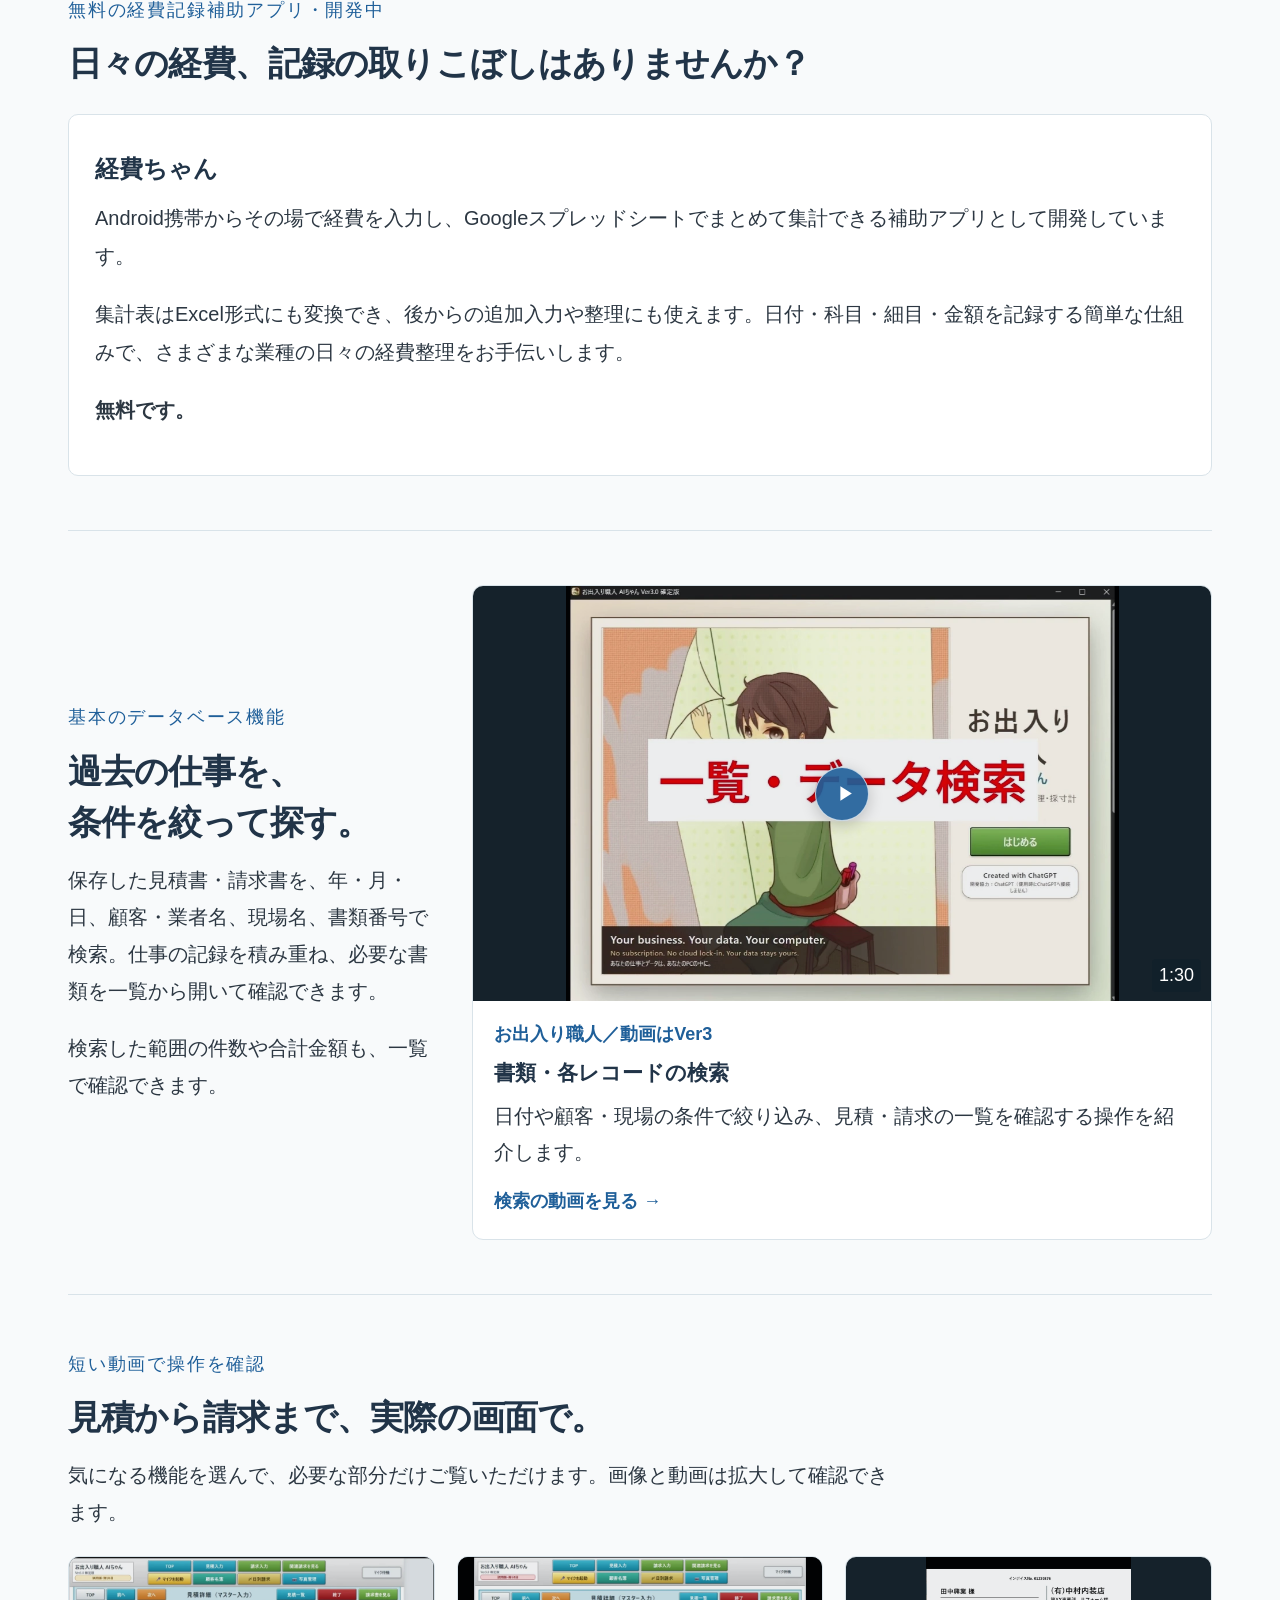
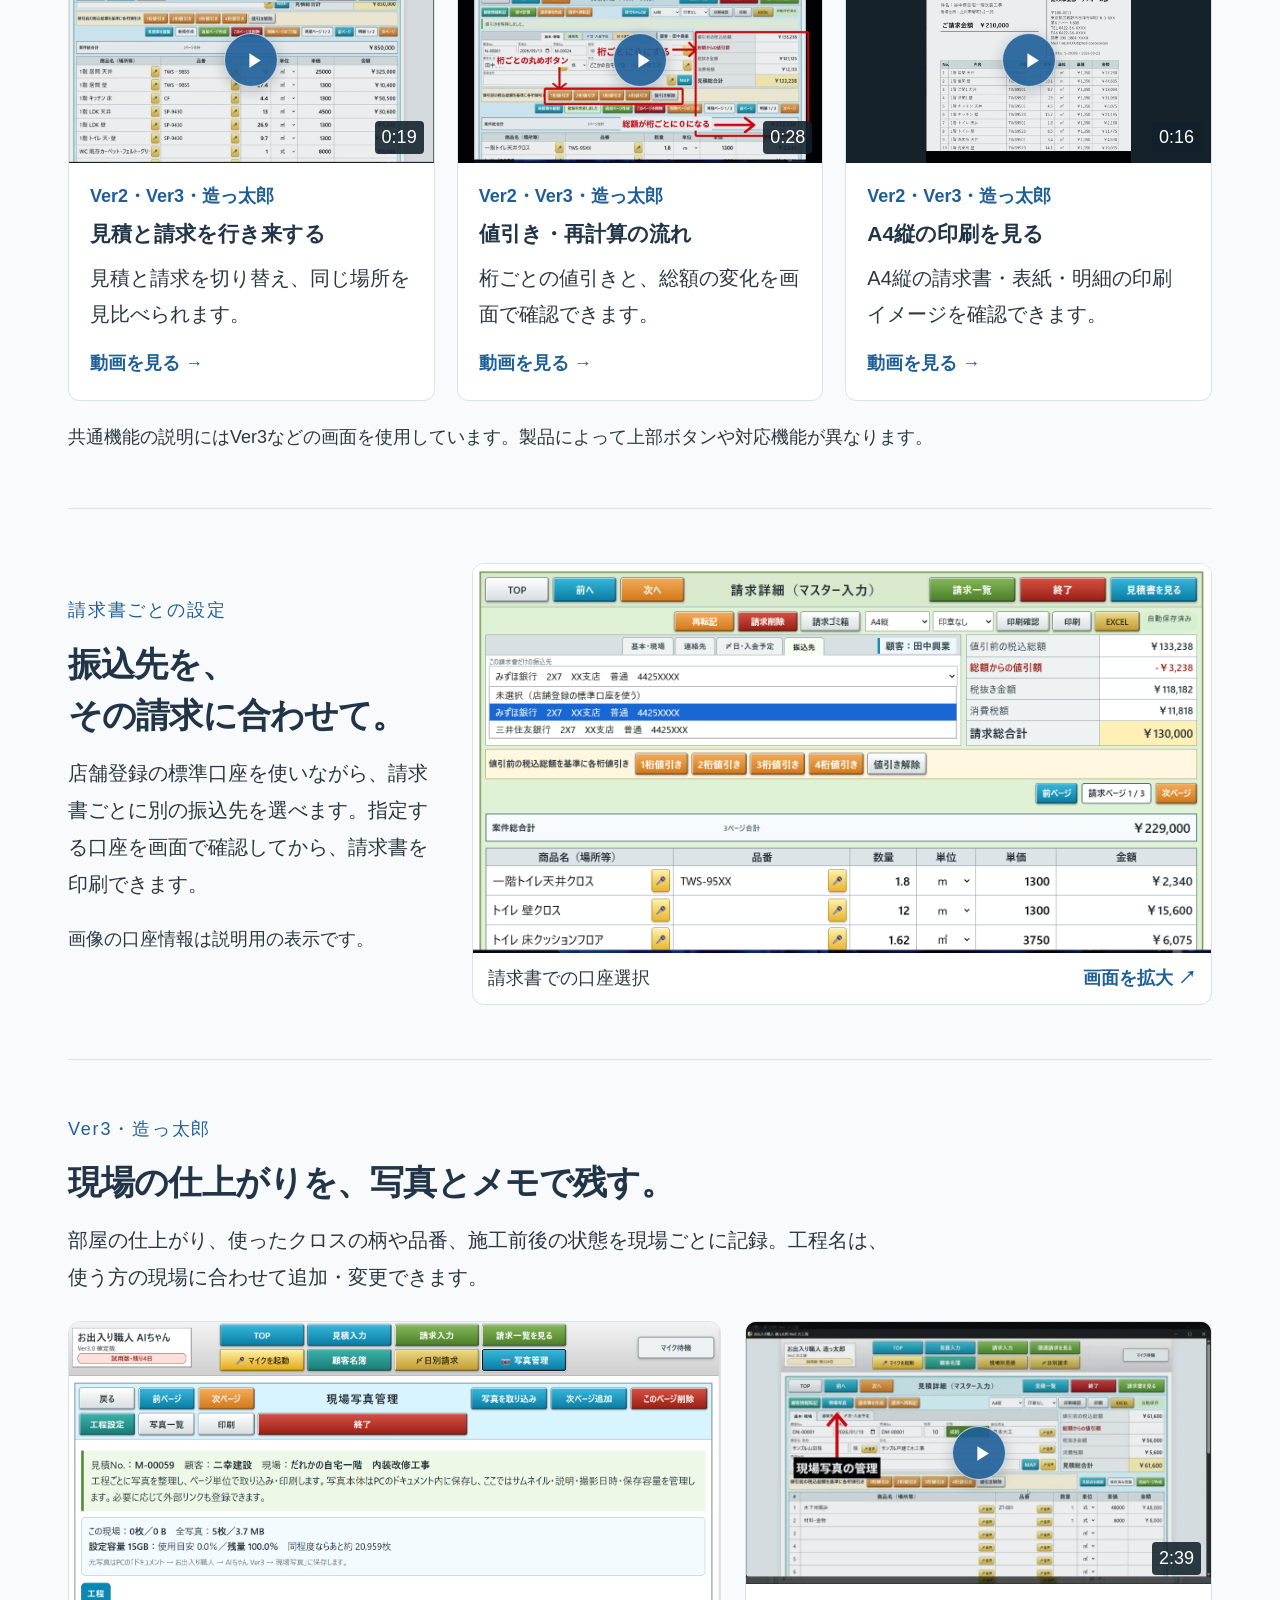
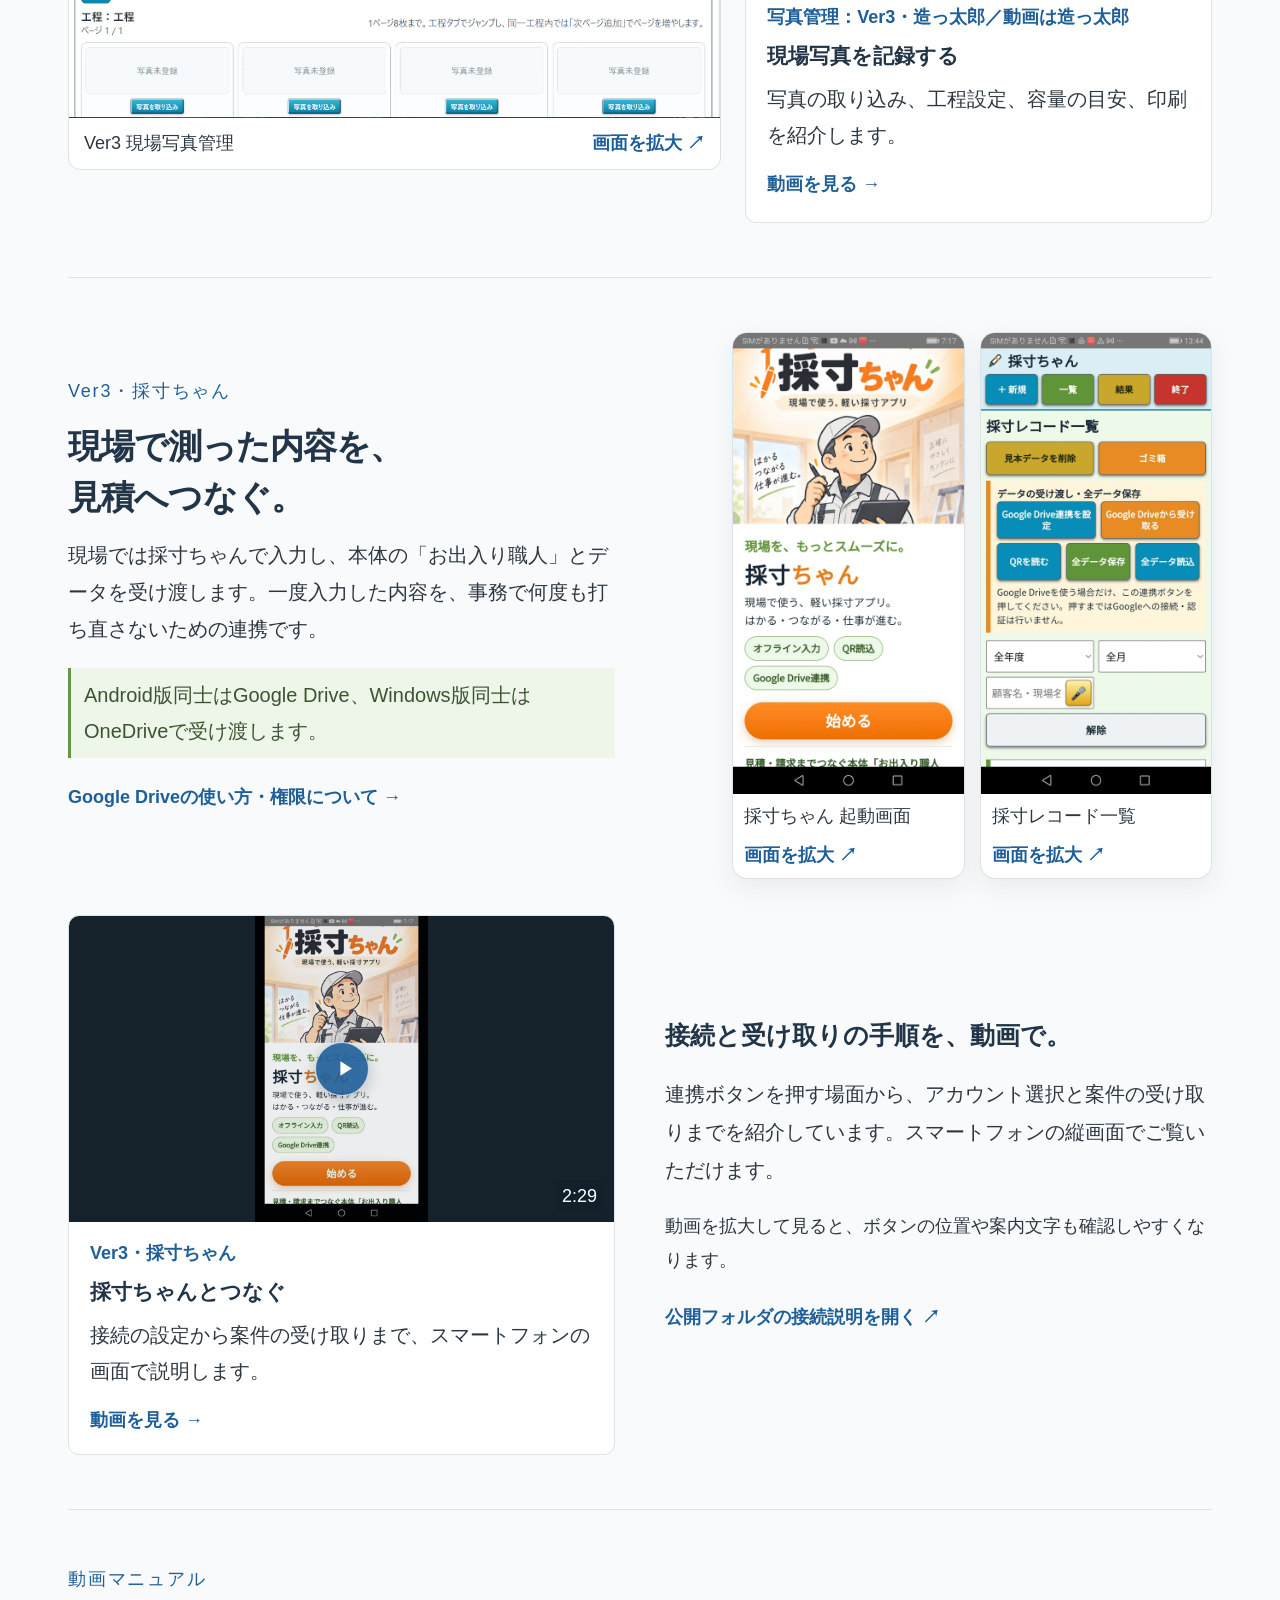
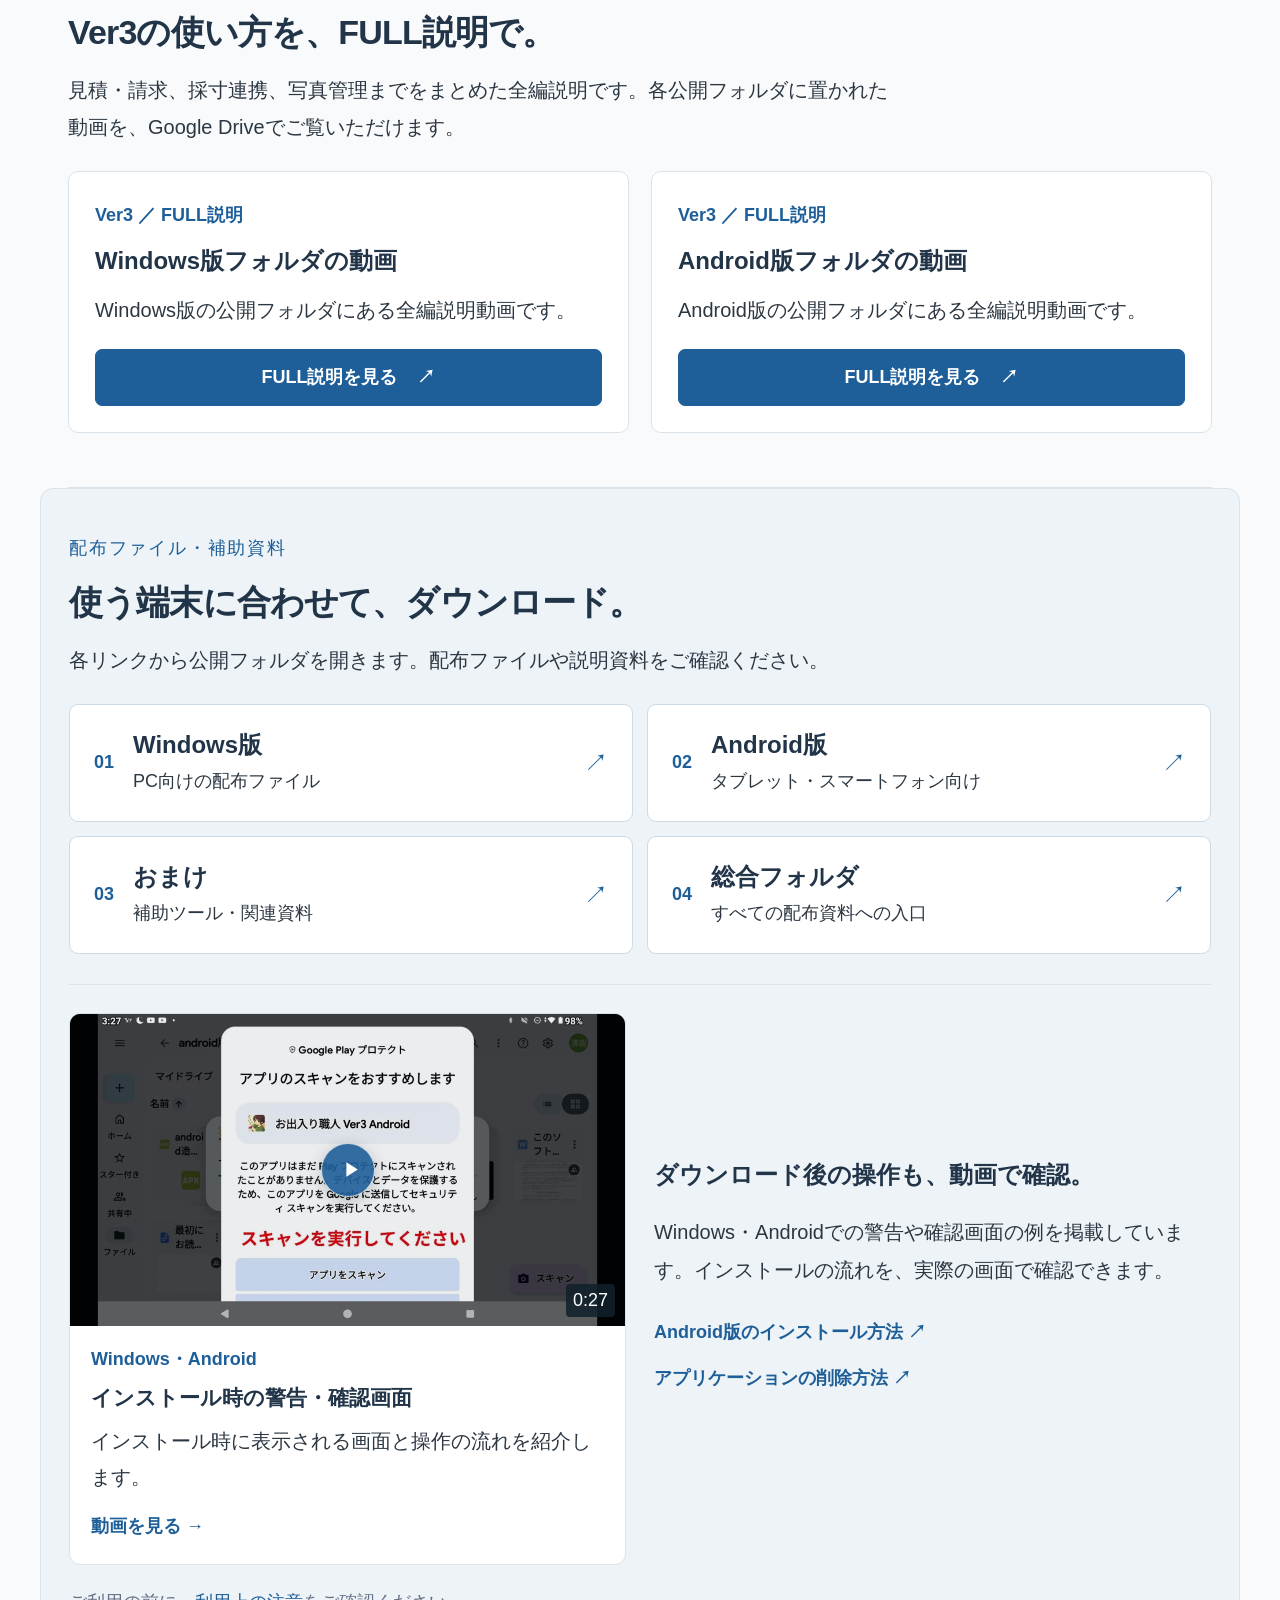
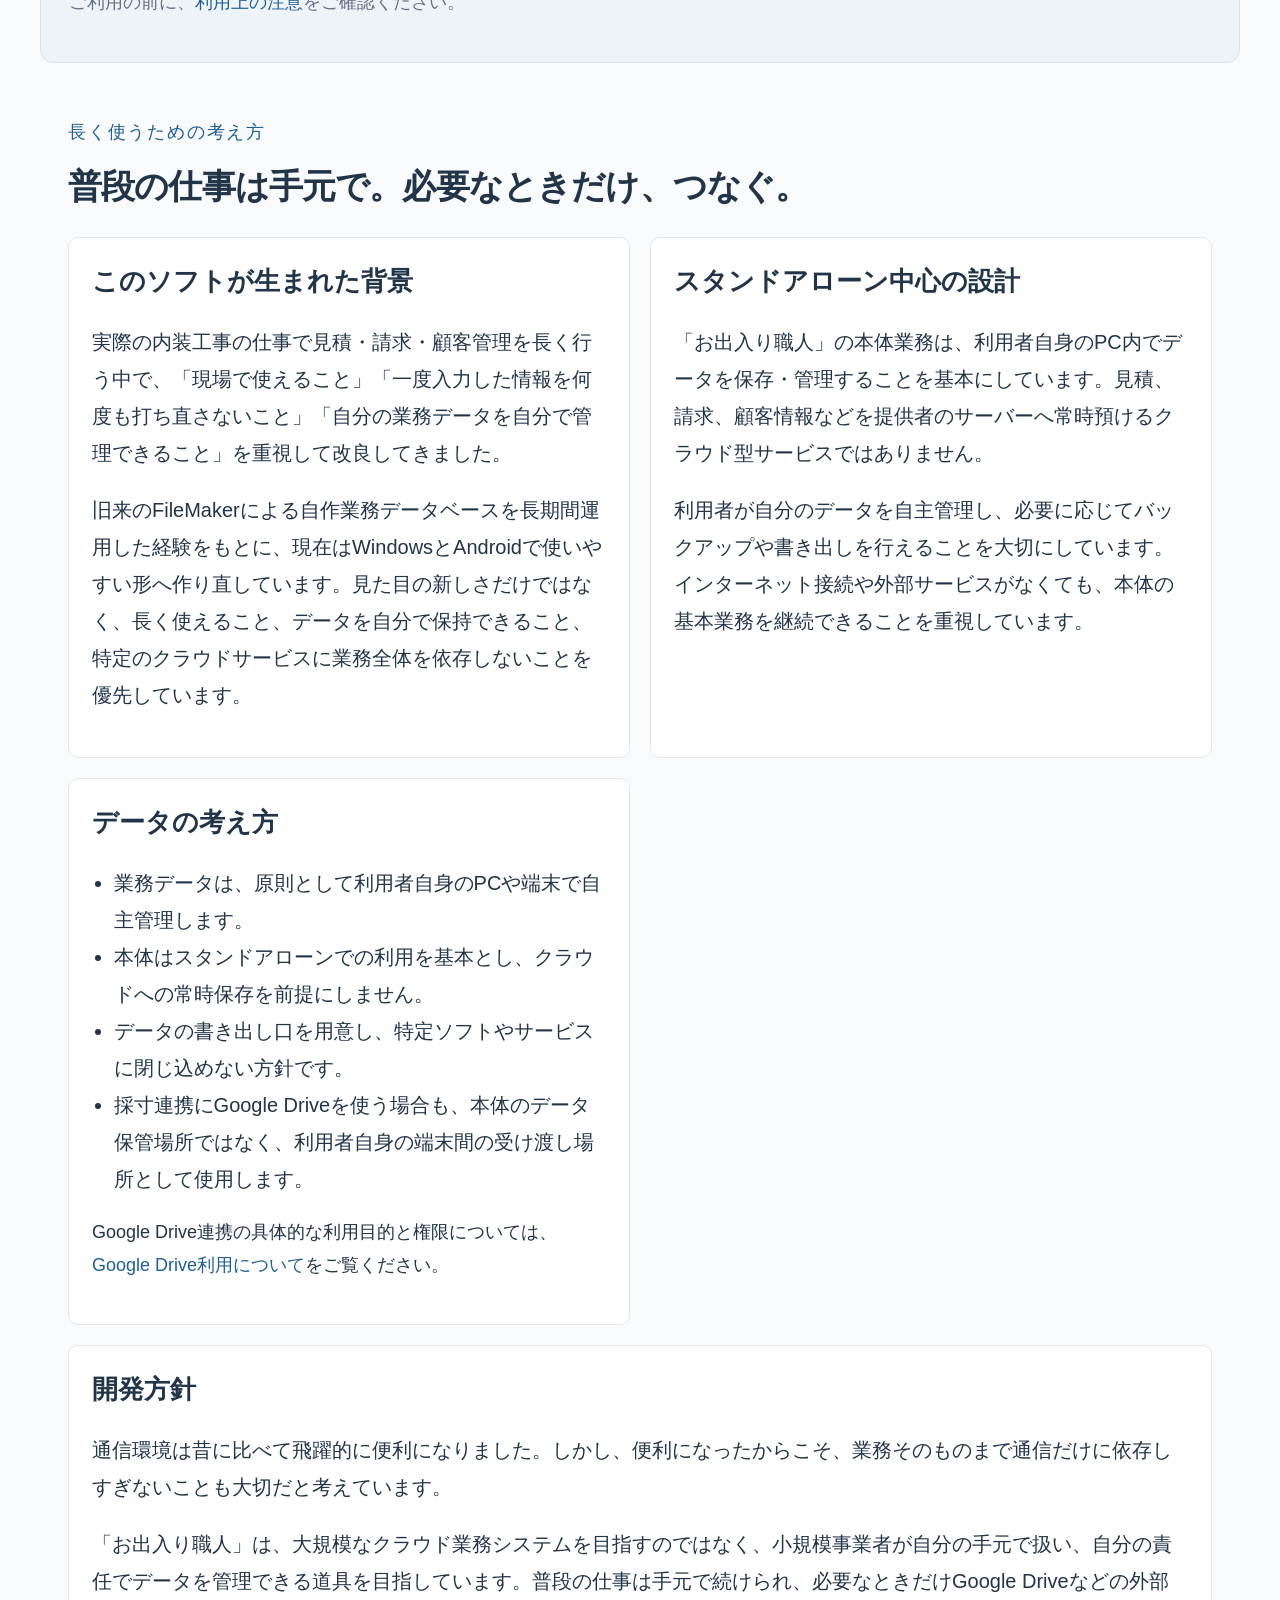
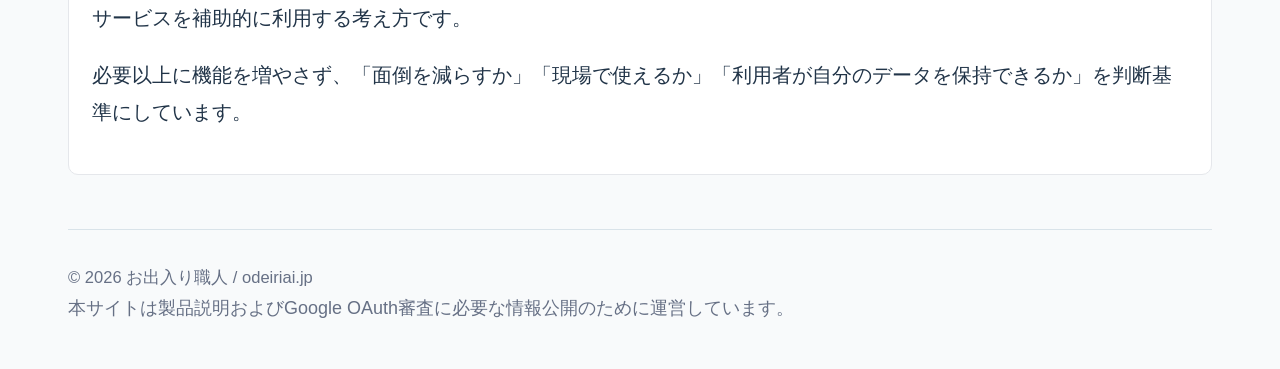
==== commit 89020408: "Add free Keihi-chan app introduction as in development" ====
--- a/index.html
+++ b/index.html
@@ -5,7 +5,7 @@
 <link rel="canonical" href="https://odeiriai.jp/"><link rel="stylesheet" href="/styles.css?v=20261013-readable"><link rel="stylesheet" href="/media-home.css?v=20261013-readable"><script src="/media-home.js" defer></script>
 </head><body class="home-page">
 <a class="skip-link" href="#main">本文へ移動</a>
-<header><div class="wrap"><div class="home-masthead"><a class="wordmark" href="/">お出入り職人 <span>AIちゃん</span></a><nav class="home-menu" aria-label="ページ内"><a href="#records">機能と動画</a><a href="#manuals">動画マニュアル</a><a href="#downloads">ダウンロード</a></nav></div><nav class="nav" aria-label="サイトについて"><a href="/">ホーム</a><a href="/privacy.html">プライバシー</a><a href="/drive-use.html">Google Drive利用について</a><a href="/terms.html">利用上の注意</a></nav></div></header>
+<header><div class="wrap"><div class="home-masthead"><a class="wordmark" href="/">お出入り職人 <span>AIちゃん</span></a><nav class="home-menu" aria-label="ページ内"><a href="#records">機能と動画</a><a href="#manuals">動画マニュアル</a><a href="#downloads">ダウンロード</a><a href="#keihi">経費ちゃん（無料）</a></nav></div><nav class="nav" aria-label="サイトについて"><a href="/">ホーム</a><a href="/privacy.html">プライバシー</a><a href="/drive-use.html">Google Drive利用について</a><a href="/terms.html">利用上の注意</a></nav></div></header>
 <main id="main" class="wrap">
 <section class="media-hero" aria-labelledby="hero-title">
  <div class="hero-copy"><p class="eyebrow">現場から、事務まで。</p><div class="hero-badges"><span class="badge">Windows / Android</span><span class="badge">スタンドアローン中心</span></div>
@@ -18,6 +18,13 @@
 <div class="product-grid"><article class="product-item"><span class="product-tag">業務の本体</span><h3>お出入り職人</h3><p>顧客管理、見積、請求、採寸計算、一覧検索、印刷、データ書き出しなどをまとめた本体です。PC内での保存を基本とし、日常業務の継続利用を重視しています。</p><p class="product-detail">Ver2は基本業務、Ver3は写真管理と採寸ちゃんとの連携にも対応。</p></article>
 <article class="product-item"><span class="product-tag green">現場で採寸</span><h3>採寸ちゃん</h3><p>現場で採寸内容を入力し、「お出入り職人」と受け渡すための補助アプリです。Google Driveは本体の保管庫ではなく、利用者自身の端末間で連携データを運ぶための「郵便屋さん」の役割として使います。</p><a class="text-link" href="#saisun">画面と接続動画を見る →</a></article>
 <article class="product-item"><span class="product-tag amber">大工・多業種向け</span><h3>造っ太郎</h3><p>見積・請求機能をベースに、現場写真の管理を加えた大工・多業種向けの派生版です。</p><a class="text-link" href="#photos">写真管理の動画を見る →</a></article></div></section>
+<section id="keihi" class="media-section" aria-labelledby="keihi-title">
+<div class="section-heading"><p class="eyebrow">無料の経費記録補助アプリ・開発中</p><h2 id="keihi-title">日々の経費、記録の取りこぼしはありませんか？</h2></div>
+<article class="manual-card"><h3>経費ちゃん</h3>
+<p>Android携帯からその場で経費を入力し、Googleスプレッドシートでまとめて集計できる補助アプリとして開発しています。</p>
+<p>集計表はExcel形式にも変換でき、後からの追加入力や整理にも使えます。日付・科目・細目・金額を記録する簡単な仕組みで、さまざまな業種の日々の経費整理をお手伝いします。</p>
+<p><strong>無料です。</strong></p>
+</article></section>
 <section id="records" class="media-section feature-split" aria-labelledby="records-title"><div class="feature-copy"><p class="eyebrow">基本のデータベース機能</p><h2 id="records-title">過去の仕事を、<br>条件を絞って探す。</h2><p>保存した見積書・請求書を、年・月・日、顧客・業者名、現場名、書類番号で検索。仕事の記録を積み重ね、必要な書類を一覧から開いて確認できます。</p><p>検索した範囲の件数や合計金額も、一覧で確認できます。</p></div><article class="video-card"><a class="video-preview" href="/assets/media/search.mp4" data-video data-title="書類・各レコードの検索" data-product="お出入り職人／動画はVer3" data-orientation="landscape"><img src="/assets/media/search-poster.webp" alt="見積書と請求書の一覧・データ検索の説明動画" width="960" height="720" loading="lazy" decoding="async"><span class="play-circle" aria-hidden="true"><svg viewBox="0 0 24 24"><path d="m9 5 11 7-11 7z"/></svg></span><span class="video-time">1:30</span><span class="sr-only">動画を再生</span></a><div class="video-copy"><p class="product-label">お出入り職人／動画はVer3</p><h3>書類・各レコードの検索</h3><p>日付や顧客・現場の条件で絞り込み、見積・請求の一覧を確認する操作を紹介します。</p><a class="text-link" href="/assets/media/search.mp4" data-video data-title="書類・各レコードの検索" data-product="お出入り職人／動画はVer3" data-orientation="landscape">検索の動画を見る <span aria-hidden="true">→</span></a></div></article></section>
 <section id="features" class="media-section" aria-labelledby="features-title"><div class="section-heading"><p class="eyebrow">短い動画で操作を確認</p><h2 id="features-title">見積から請求まで、実際の画面で。</h2><p>気になる機能を選んで、必要な部分だけご覧いただけます。画像と動画は拡大して確認できます。</p></div>
 <div class="video-grid"><article class="video-card"><a class="video-preview" href="/assets/media/compare.mp4" data-video data-title="見積と請求を行き来する" data-product="Ver2・Ver3・造っ太郎" data-orientation="landscape"><img src="/assets/media/compare-poster.webp" alt="見積と請求を行き来するの動画" loading="lazy" decoding="async"><span class="play-circle" aria-hidden="true"><svg viewBox="0 0 24 24"><path d="m9 5 11 7-11 7z"/></svg></span><span class="video-time">0:19</span><span class="sr-only">動画を再生</span></a><div class="video-copy"><p class="product-label">Ver2・Ver3・造っ太郎</p><h3>見積と請求を行き来する</h3><p>見積と請求を切り替え、同じ場所を見比べられます。</p><a class="text-link" href="/assets/media/compare.mp4" data-video data-title="見積と請求を行き来する" data-product="Ver2・Ver3・造っ太郎" data-orientation="landscape">動画を見る <span aria-hidden="true">→</span></a></div></article><article class="video-card"><a class="video-preview" href="/assets/media/rounding.mp4" data-video data-title="値引き・再計算の流れ" data-product="Ver2・Ver3・造っ太郎" data-orientation="landscape"><img src="/assets/media/rounding-poster.webp" alt="値引き・再計算の流れの動画" loading="lazy" decoding="async"><span class="play-circle" aria-hidden="true"><svg viewBox="0 0 24 24"><path d="m9 5 11 7-11 7z"/></svg></span><span class="video-time">0:28</span><span class="sr-only">動画を再生</span></a><div class="video-copy"><p class="product-label">Ver2・Ver3・造っ太郎</p><h3>値引き・再計算の流れ</h3><p>桁ごとの値引きと、総額の変化を画面で確認できます。</p><a class="text-link" href="/assets/media/rounding.mp4" data-video data-title="値引き・再計算の流れ" data-product="Ver2・Ver3・造っ太郎" data-orientation="landscape">動画を見る <span aria-hidden="true">→</span></a></div></article><article class="video-card"><a class="video-preview" href="/assets/media/printing.mp4" data-video data-title="A4縦の印刷を見る" data-product="Ver2・Ver3・造っ太郎" data-orientation="landscape"><img src="/assets/media/printing-poster.webp" alt="A4縦の印刷を見るの動画" loading="lazy" decoding="async"><span class="play-circle" aria-hidden="true"><svg viewBox="0 0 24 24"><path d="m9 5 11 7-11 7z"/></svg></span><span class="video-time">0:16</span><span class="sr-only">動画を再生</span></a><div class="video-copy"><p class="product-label">Ver2・Ver3・造っ太郎</p><h3>A4縦の印刷を見る</h3><p>A4縦の請求書・表紙・明細の印刷イメージを確認できます。</p><a class="text-link" href="/assets/media/printing.mp4" data-video data-title="A4縦の印刷を見る" data-product="Ver2・Ver3・造っ太郎" data-orientation="landscape">動画を見る <span aria-hidden="true">→</span></a></div></article></div>
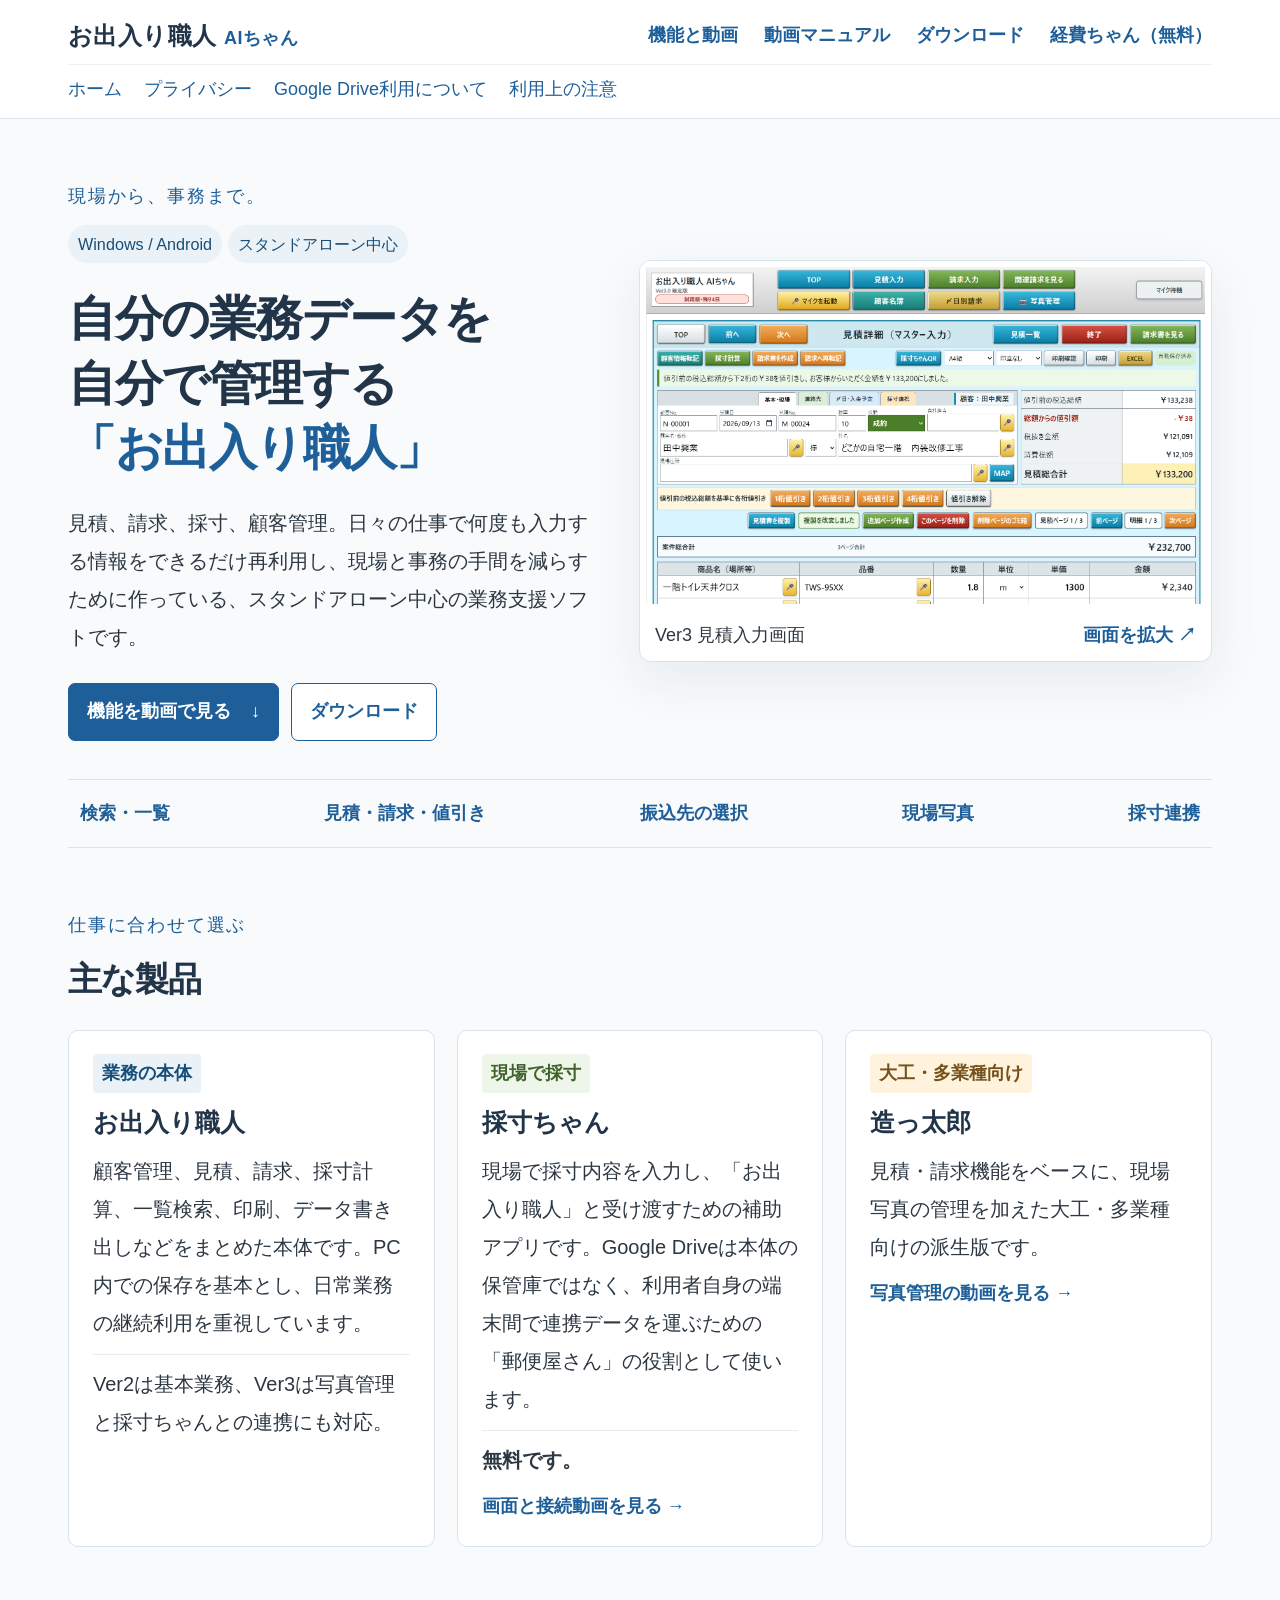
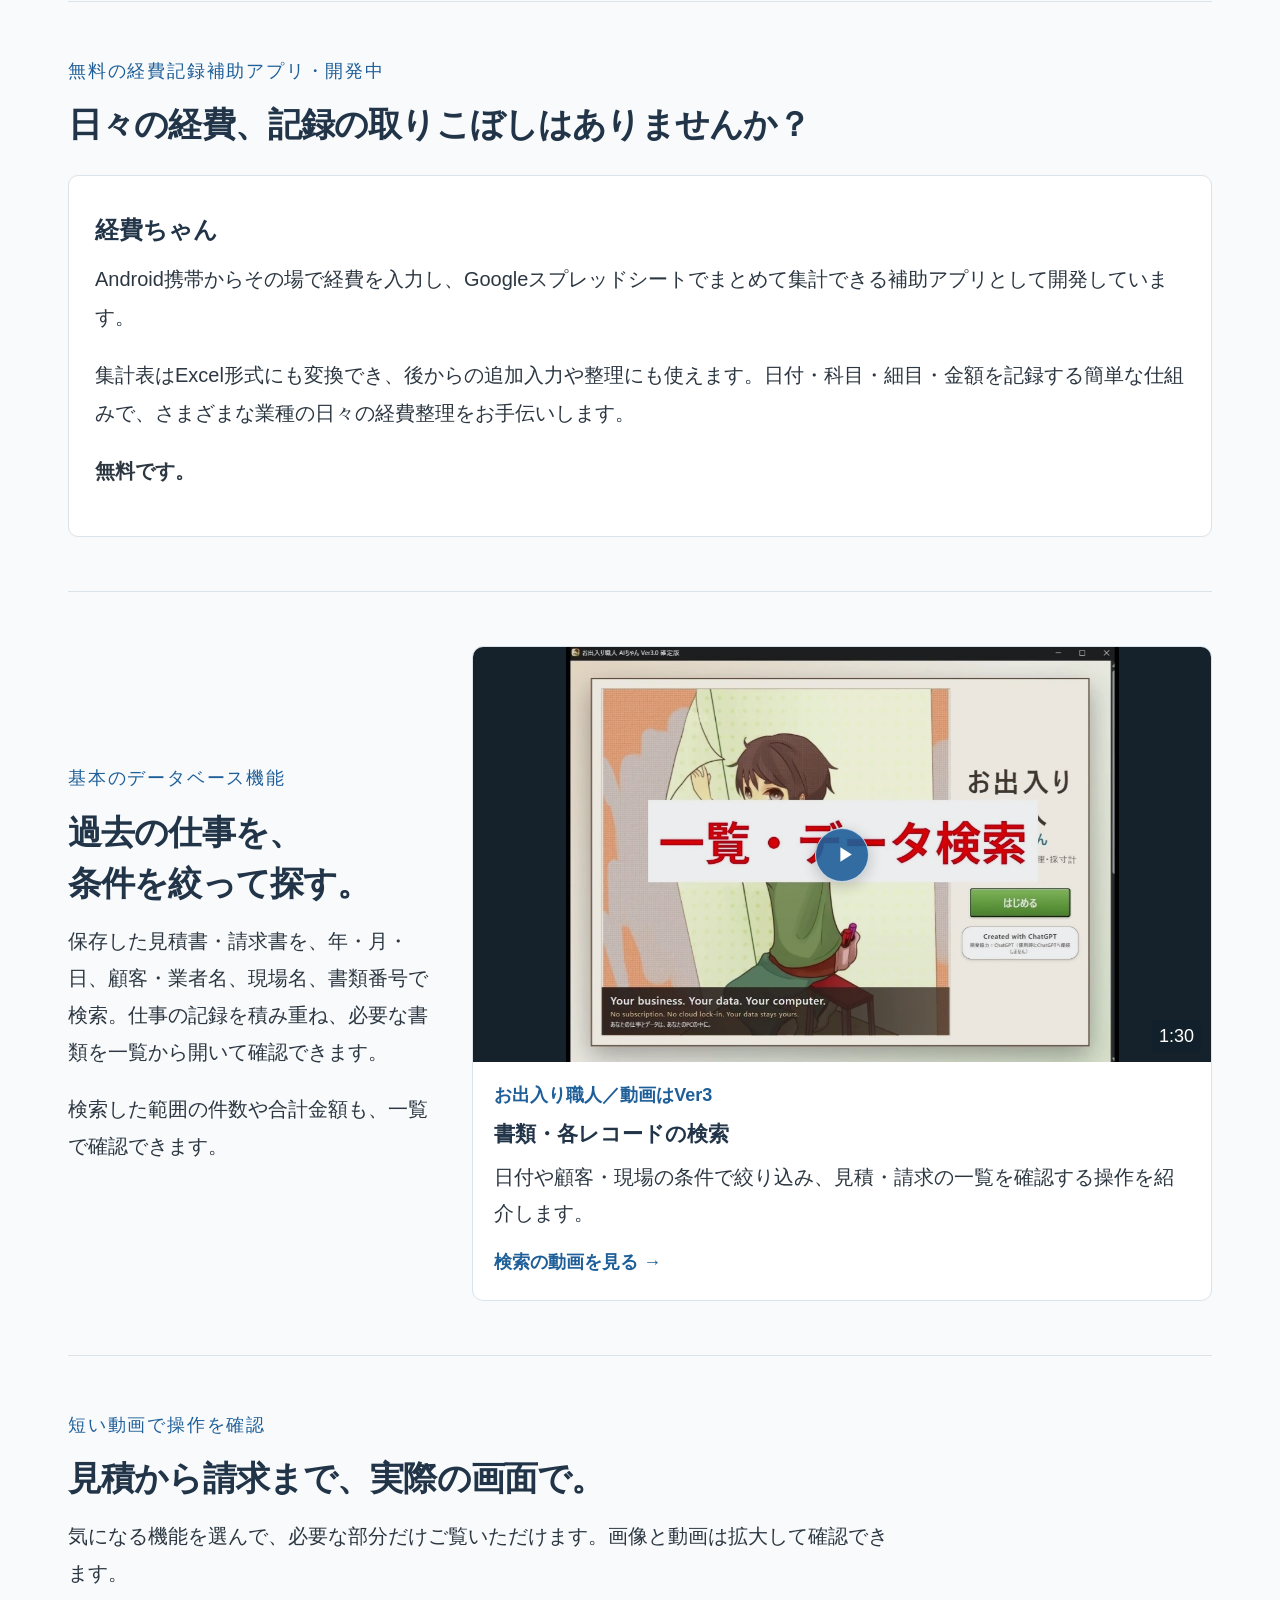
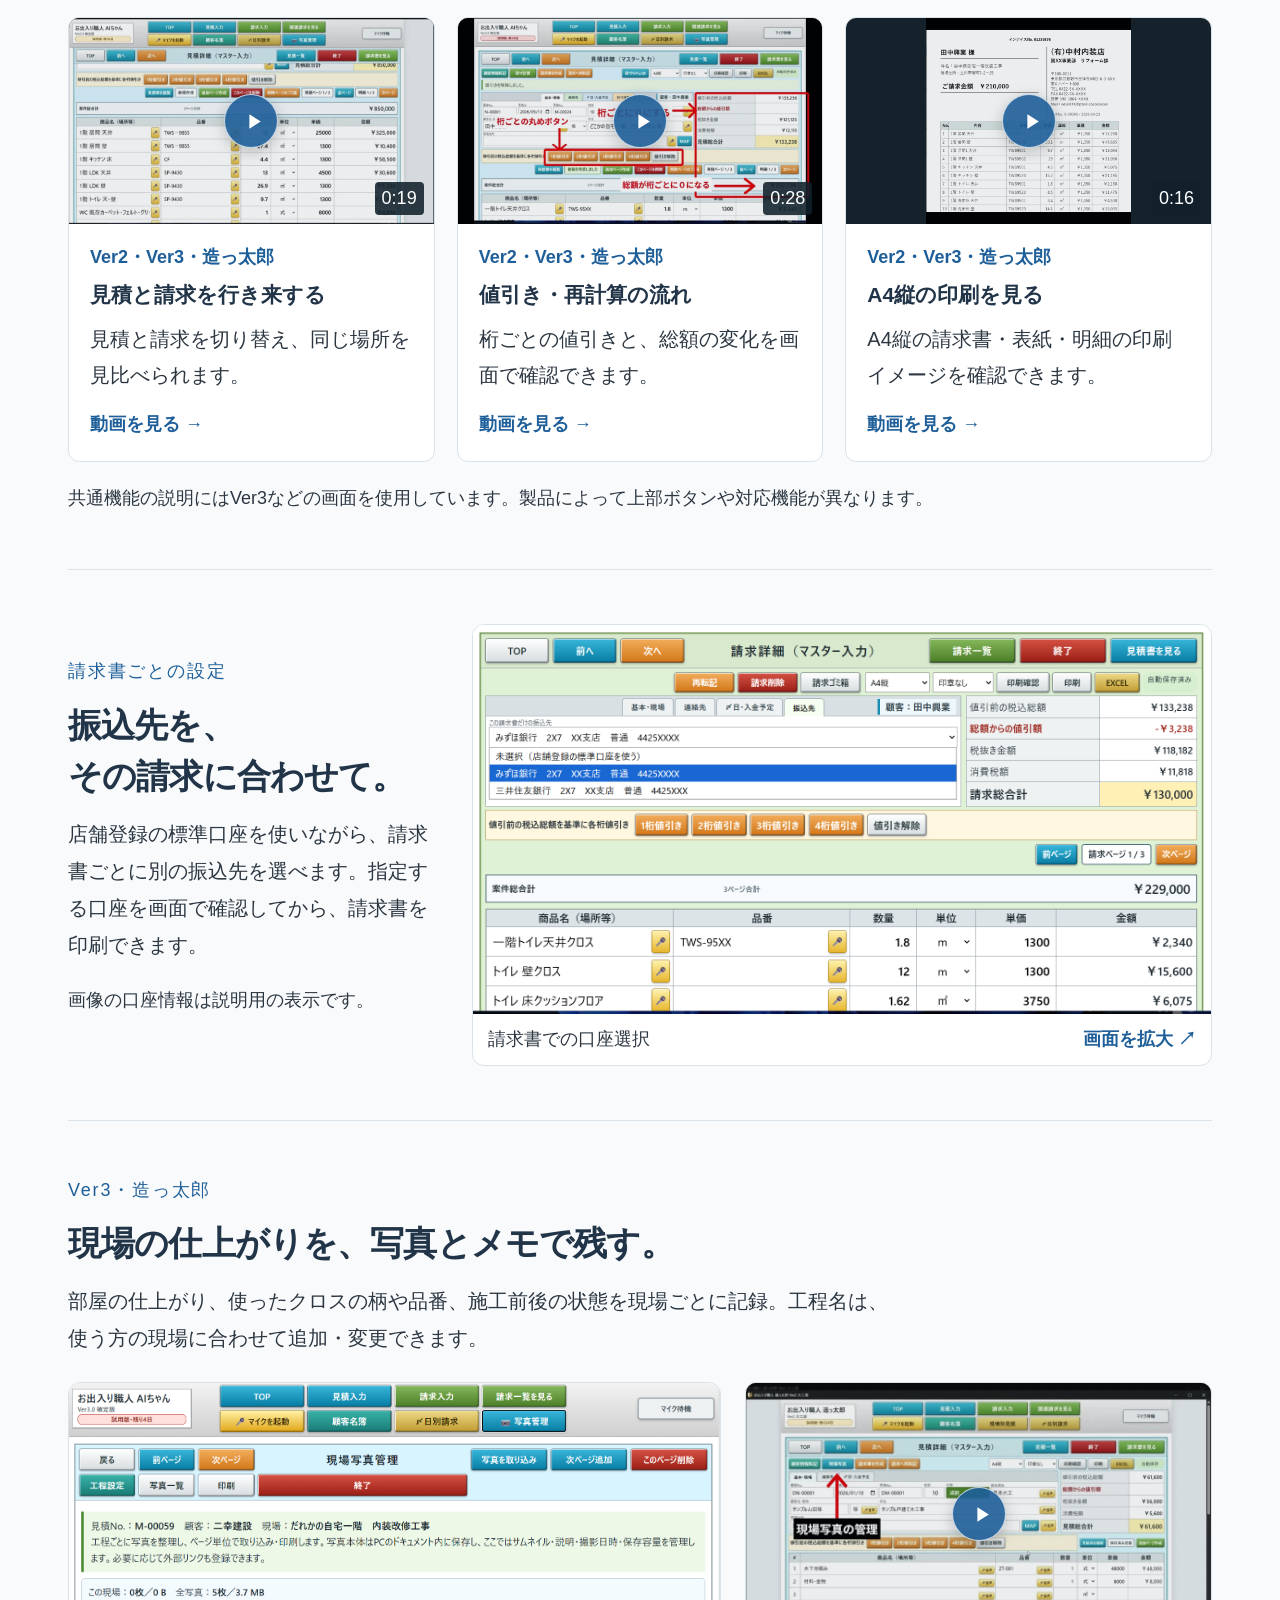
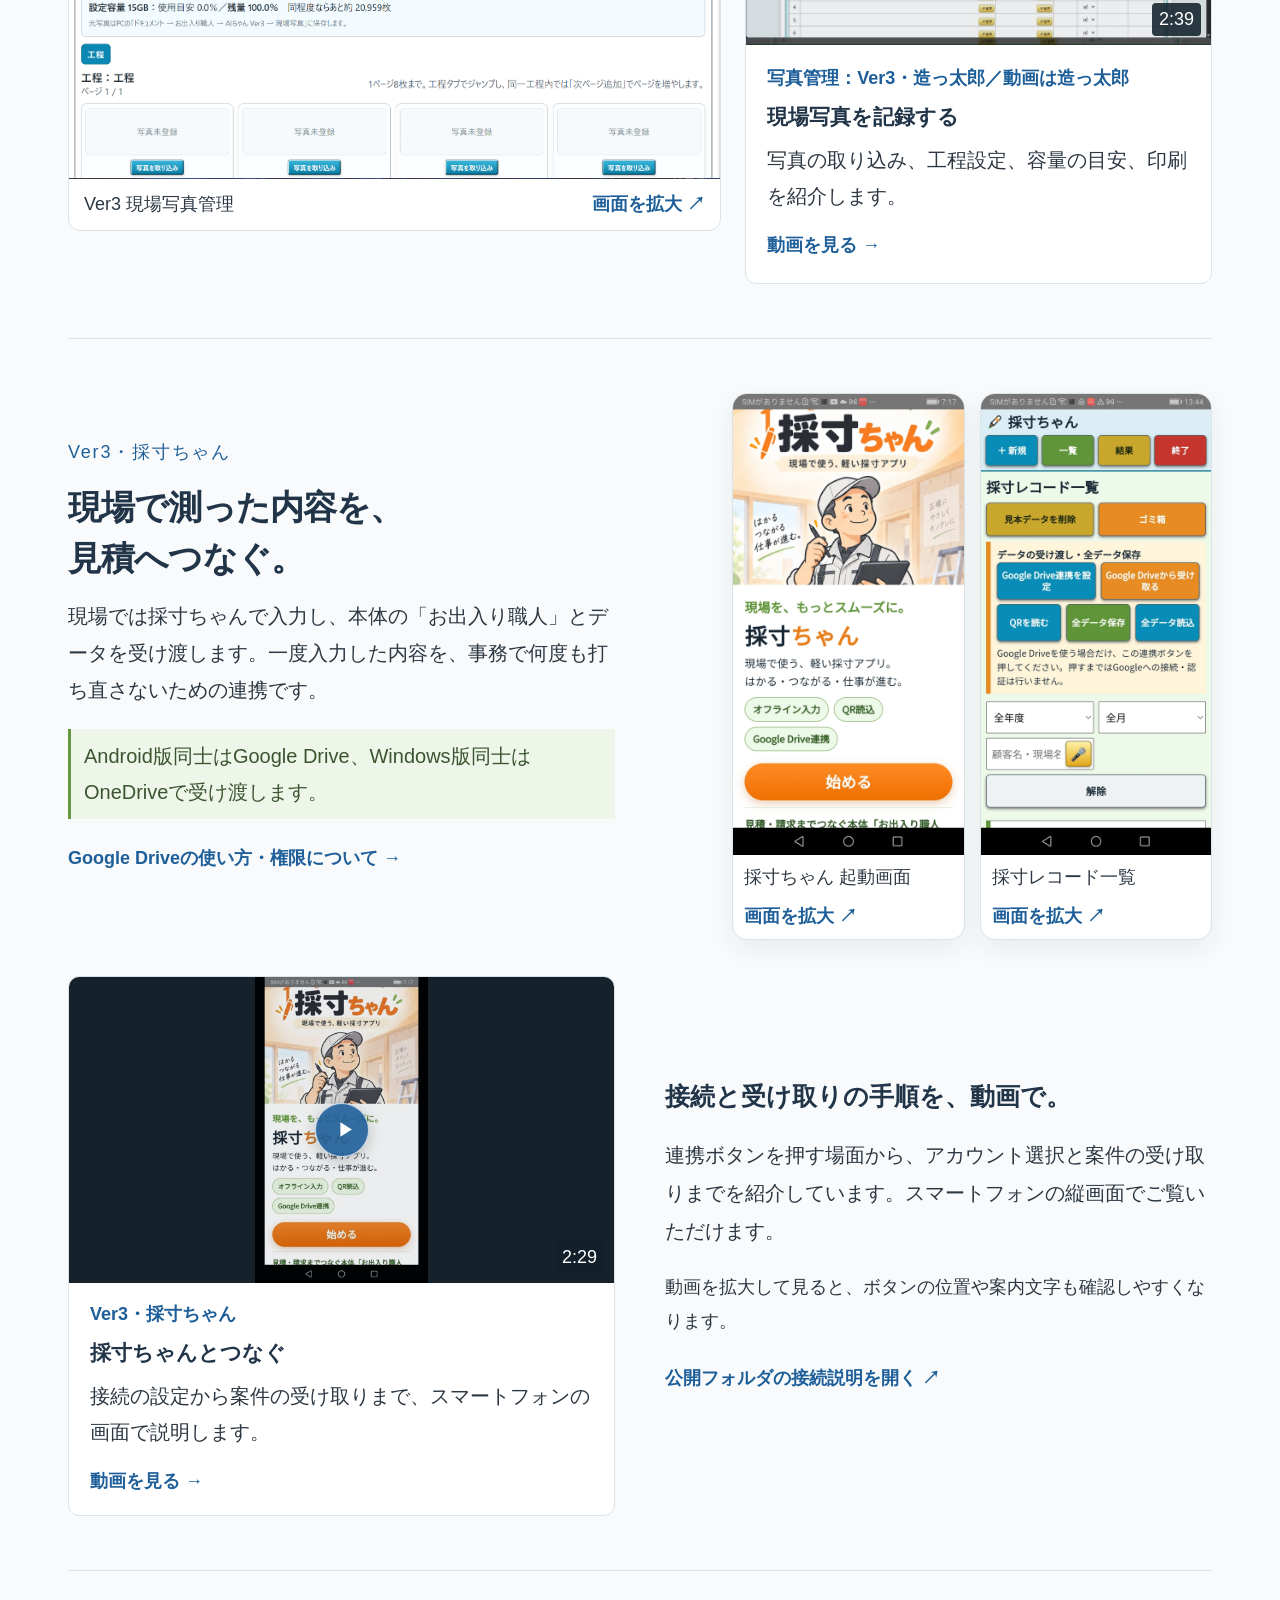
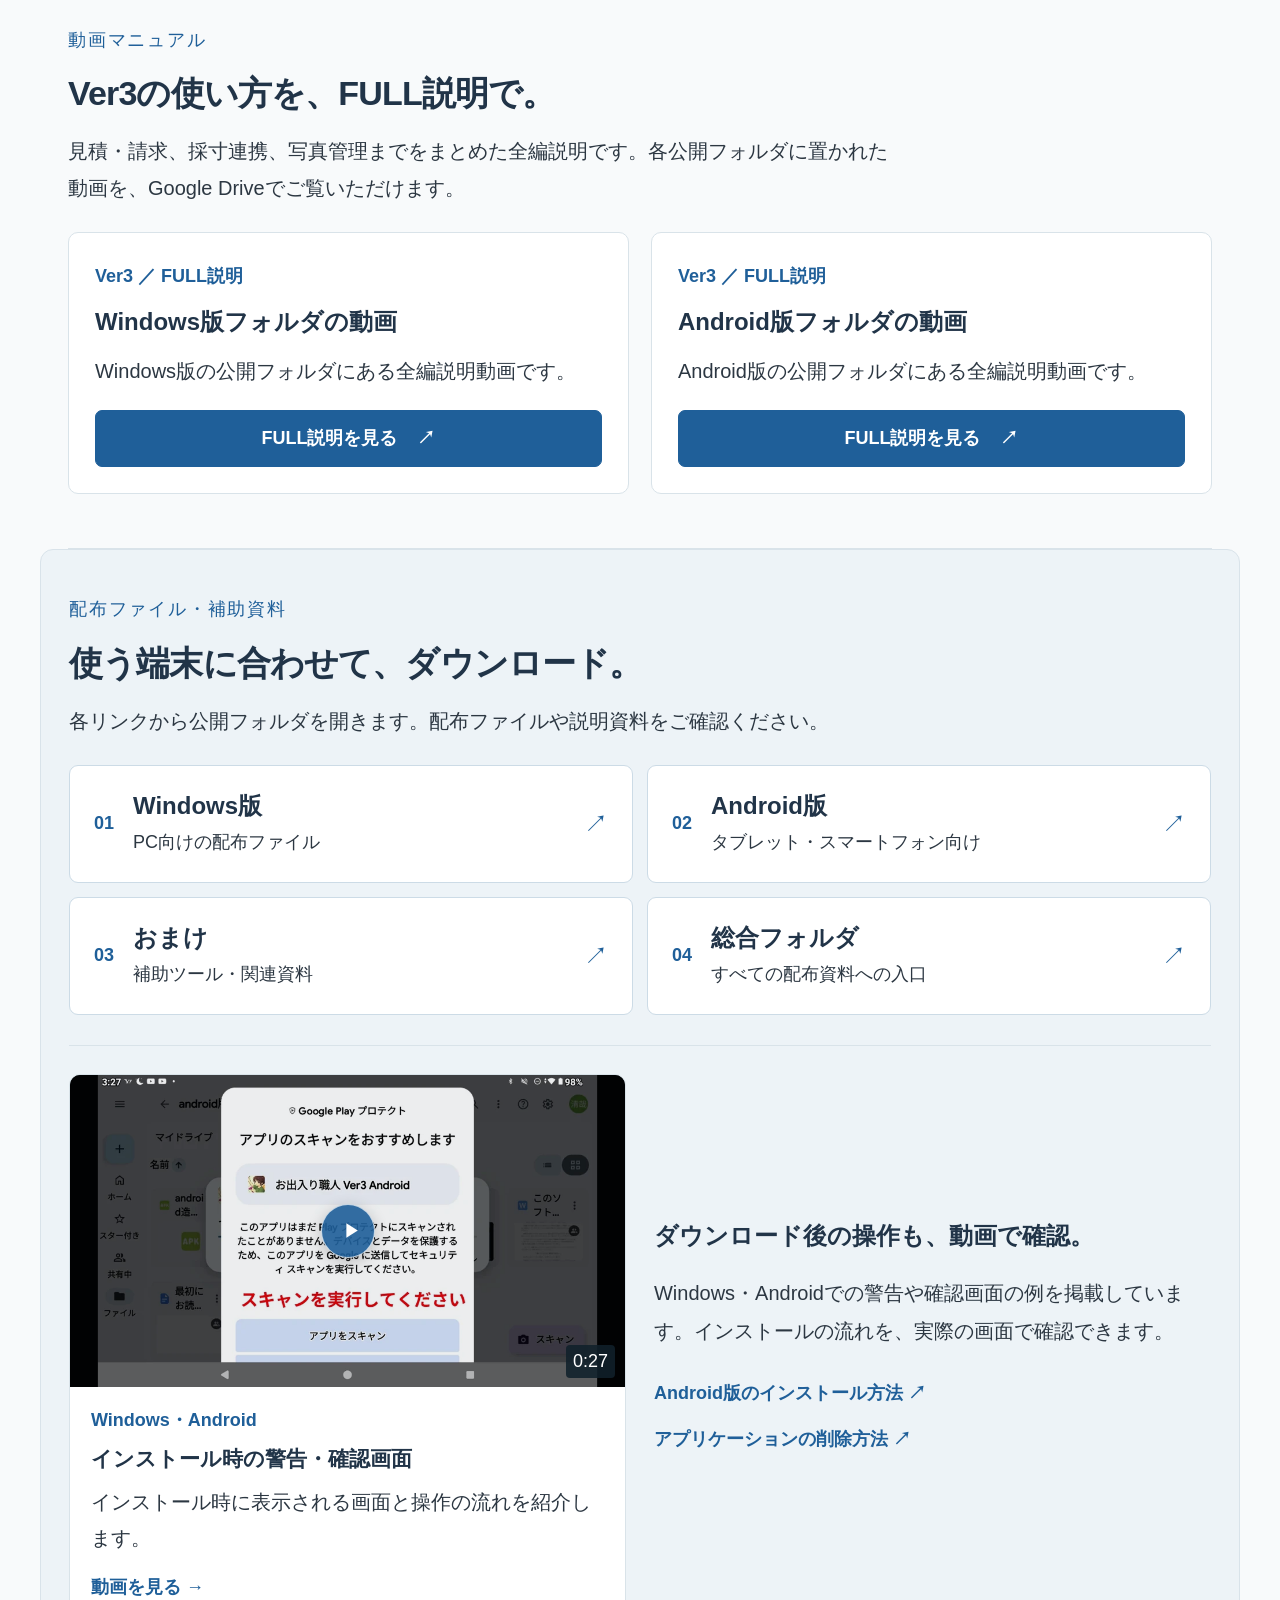
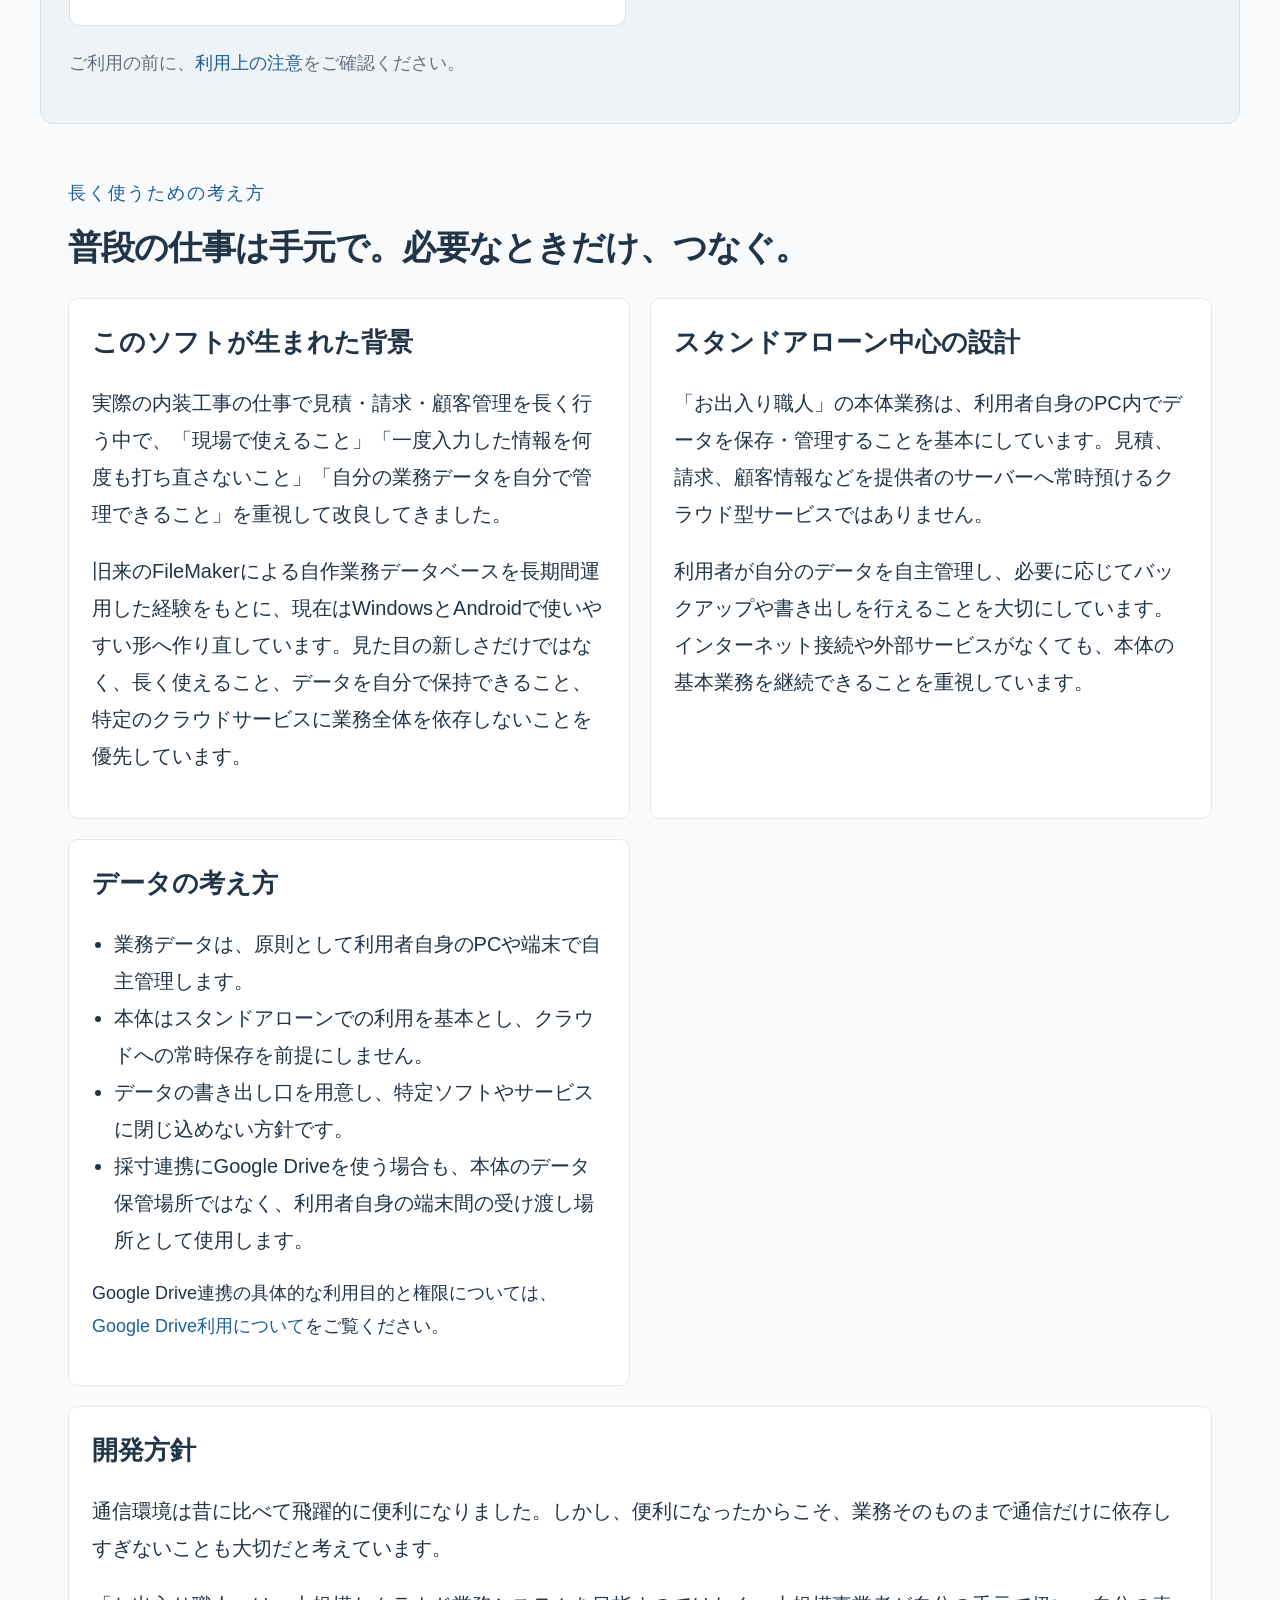
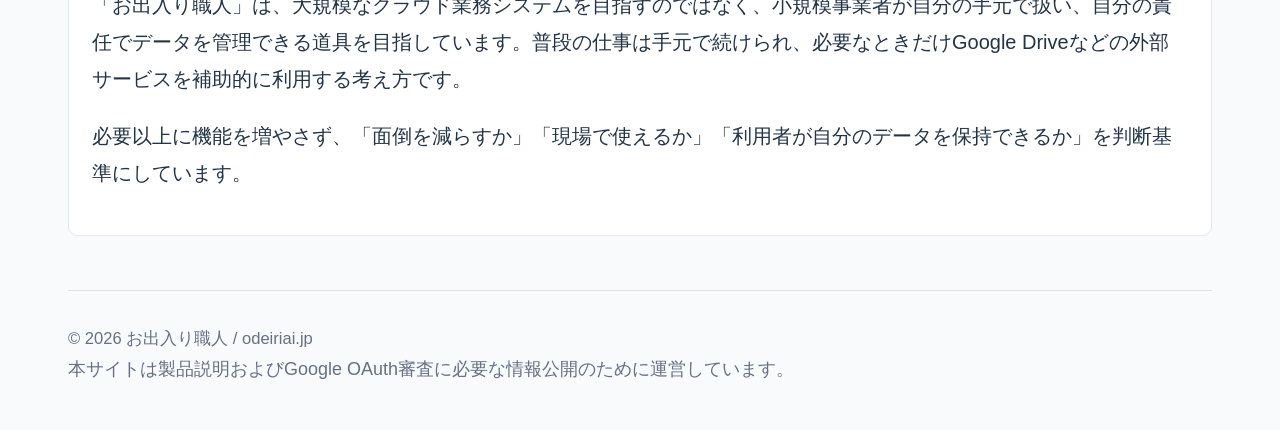
==== commit 9996a81a: "Clarify that Saisun-chan is free" ====
--- a/index.html
+++ b/index.html
@@ -16,7 +16,7 @@
 <nav class="feature-jumps" aria-label="見たい機能へ"><a href="#records">検索・一覧</a><a href="#features">見積・請求・値引き</a><a href="#bank">振込先の選択</a><a href="#photos">現場写真</a><a href="#saisun">採寸連携</a></nav>
 <section class="media-section" aria-labelledby="products-title"><div class="section-heading"><p class="eyebrow">仕事に合わせて選ぶ</p><h2 id="products-title">主な製品</h2></div>
 <div class="product-grid"><article class="product-item"><span class="product-tag">業務の本体</span><h3>お出入り職人</h3><p>顧客管理、見積、請求、採寸計算、一覧検索、印刷、データ書き出しなどをまとめた本体です。PC内での保存を基本とし、日常業務の継続利用を重視しています。</p><p class="product-detail">Ver2は基本業務、Ver3は写真管理と採寸ちゃんとの連携にも対応。</p></article>
-<article class="product-item"><span class="product-tag green">現場で採寸</span><h3>採寸ちゃん</h3><p>現場で採寸内容を入力し、「お出入り職人」と受け渡すための補助アプリです。Google Driveは本体の保管庫ではなく、利用者自身の端末間で連携データを運ぶための「郵便屋さん」の役割として使います。</p><a class="text-link" href="#saisun">画面と接続動画を見る →</a></article>
+<article class="product-item"><span class="product-tag green">現場で採寸</span><h3>採寸ちゃん</h3><p>現場で採寸内容を入力し、「お出入り職人」と受け渡すための補助アプリです。Google Driveは本体の保管庫ではなく、利用者自身の端末間で連携データを運ぶための「郵便屋さん」の役割として使います。</p><p class="product-detail"><strong>無料です。</strong></p><a class="text-link" href="#saisun">画面と接続動画を見る →</a></article>
 <article class="product-item"><span class="product-tag amber">大工・多業種向け</span><h3>造っ太郎</h3><p>見積・請求機能をベースに、現場写真の管理を加えた大工・多業種向けの派生版です。</p><a class="text-link" href="#photos">写真管理の動画を見る →</a></article></div></section>
 <section id="keihi" class="media-section" aria-labelledby="keihi-title">
 <div class="section-heading"><p class="eyebrow">無料の経費記録補助アプリ・開発中</p><h2 id="keihi-title">日々の経費、記録の取りこぼしはありませんか？</h2></div>
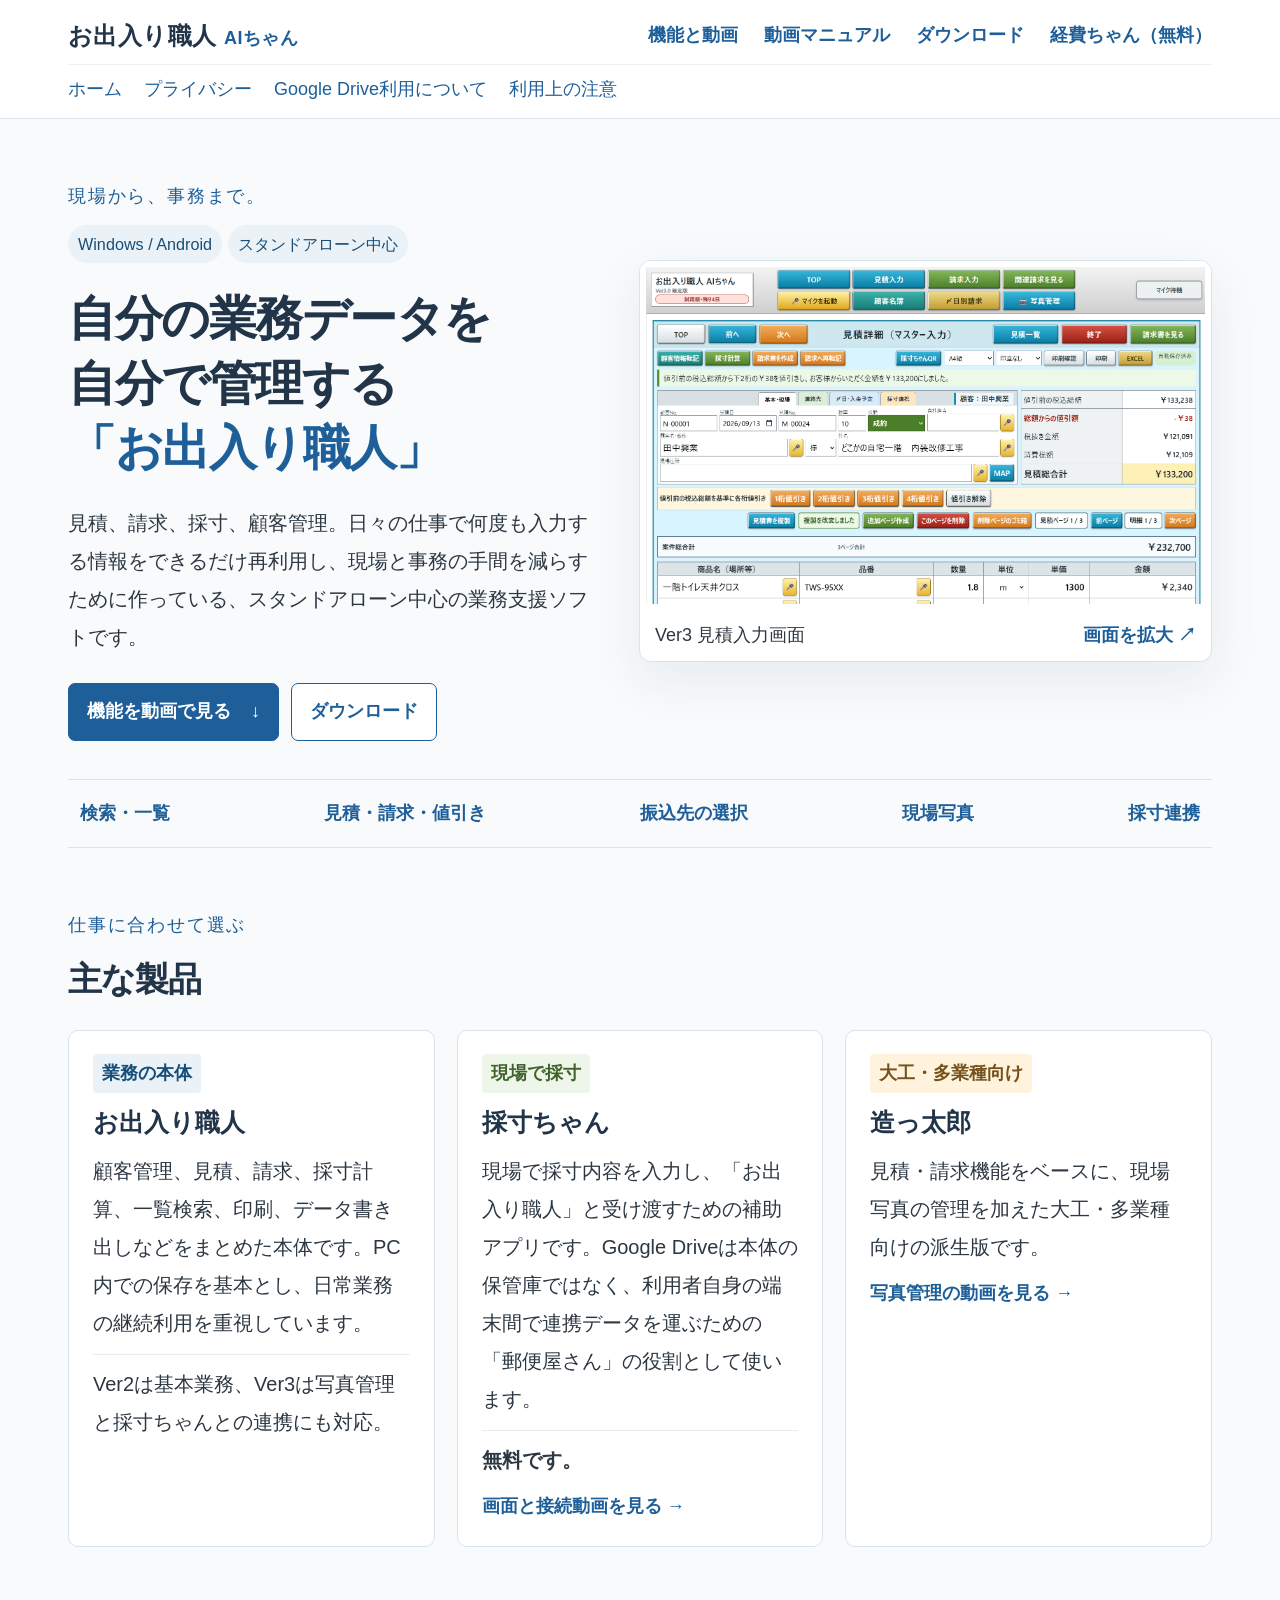
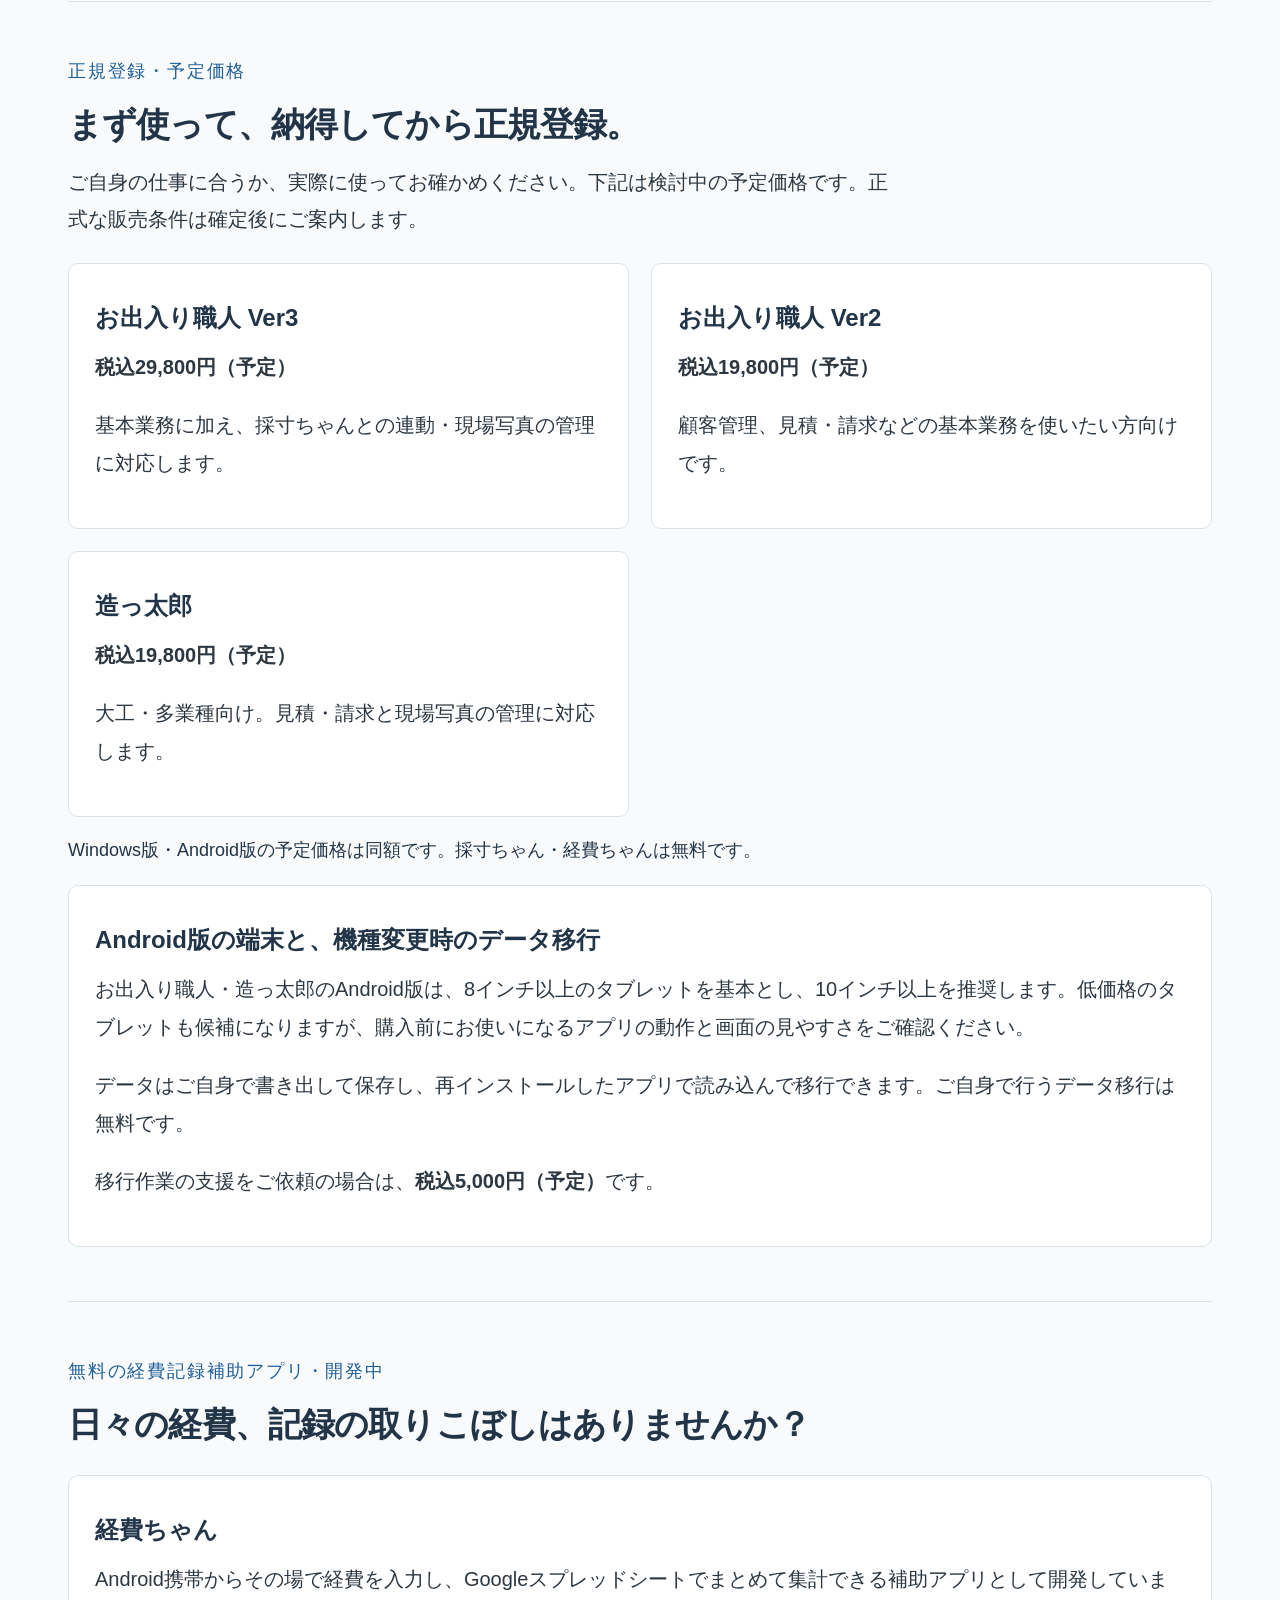
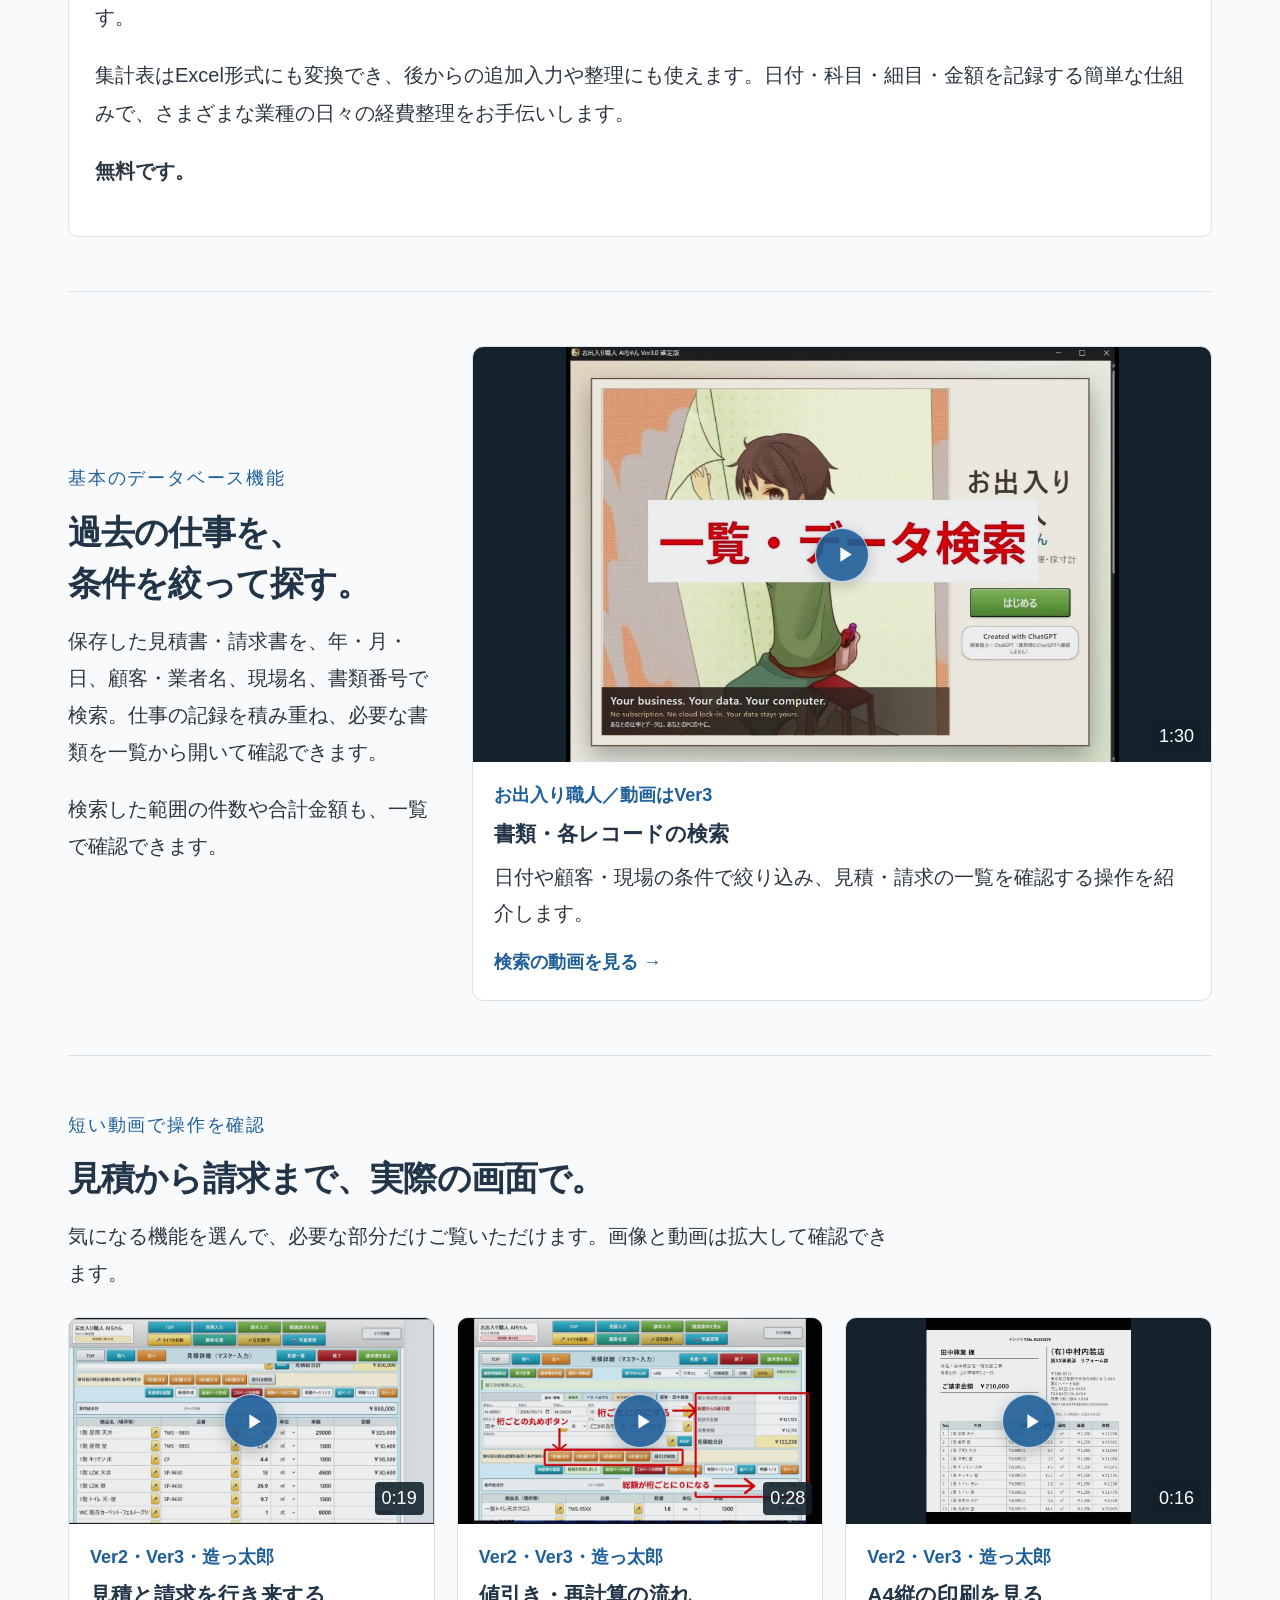
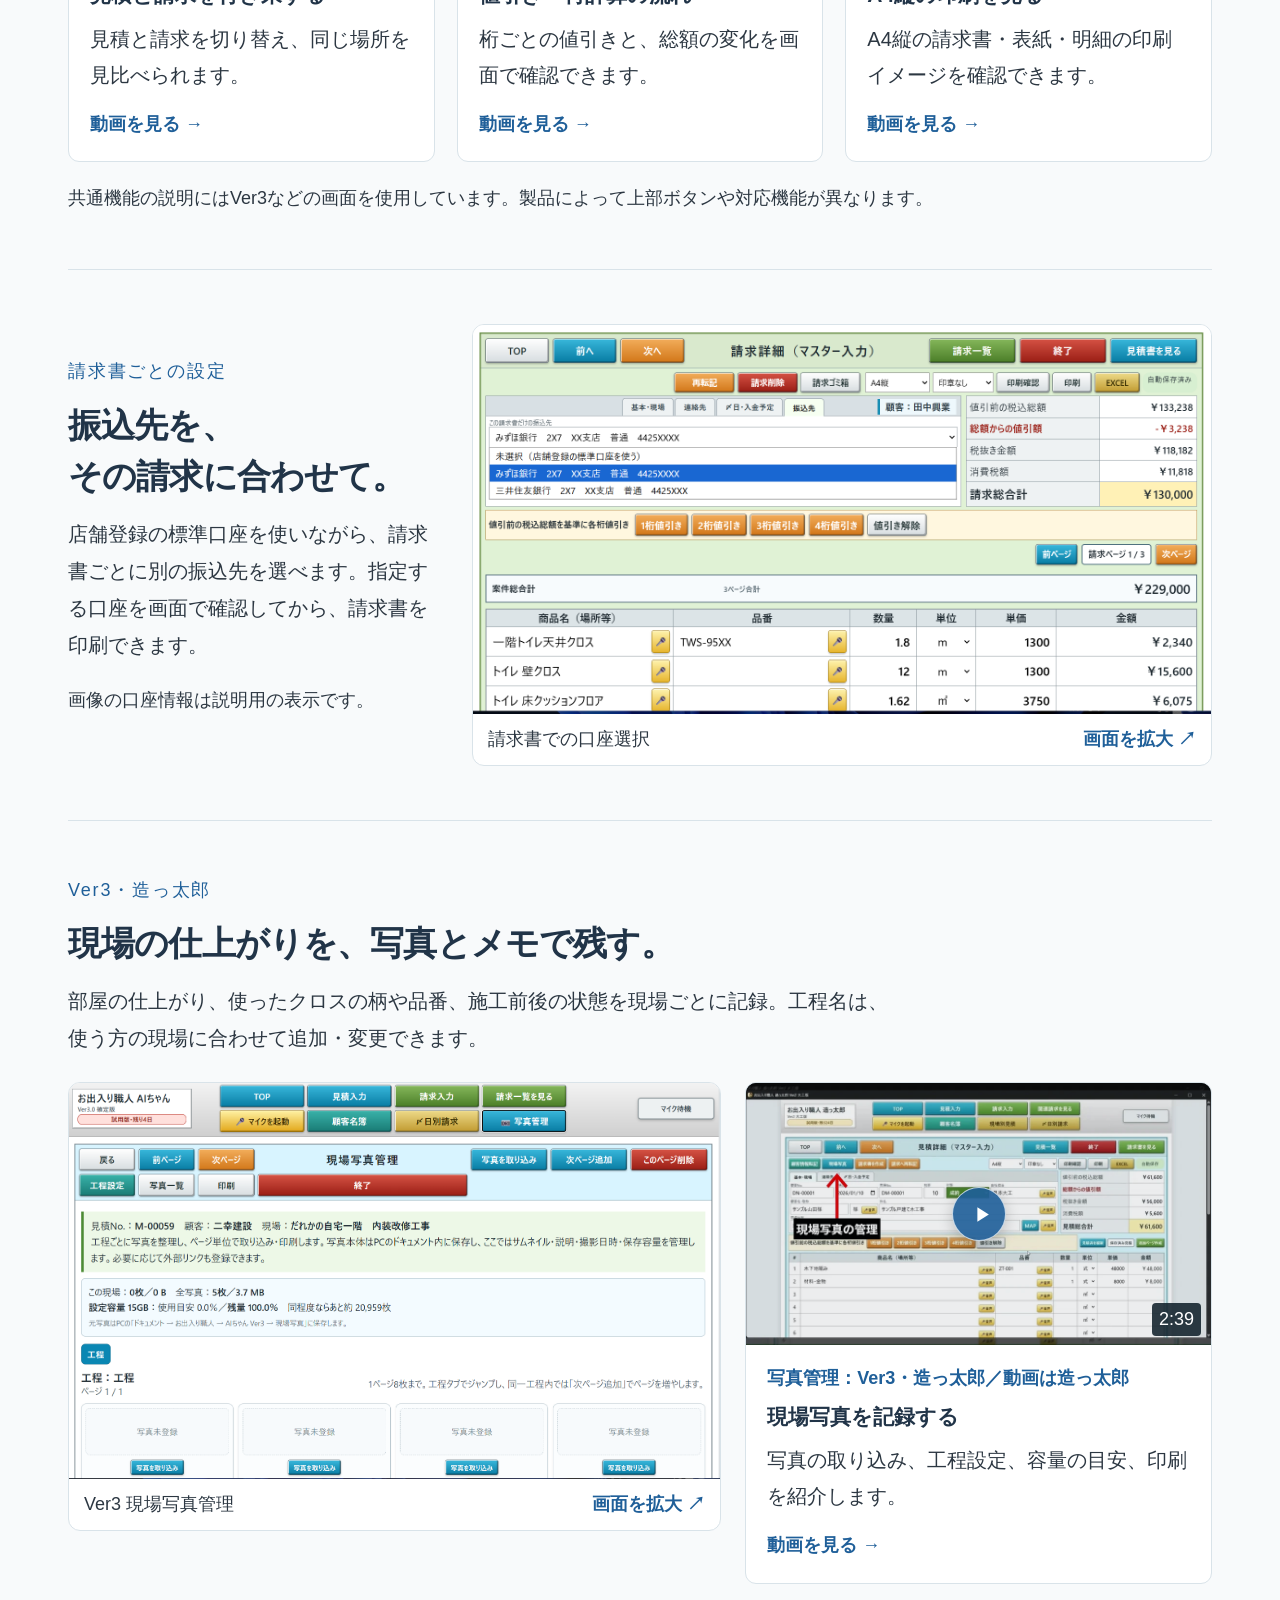
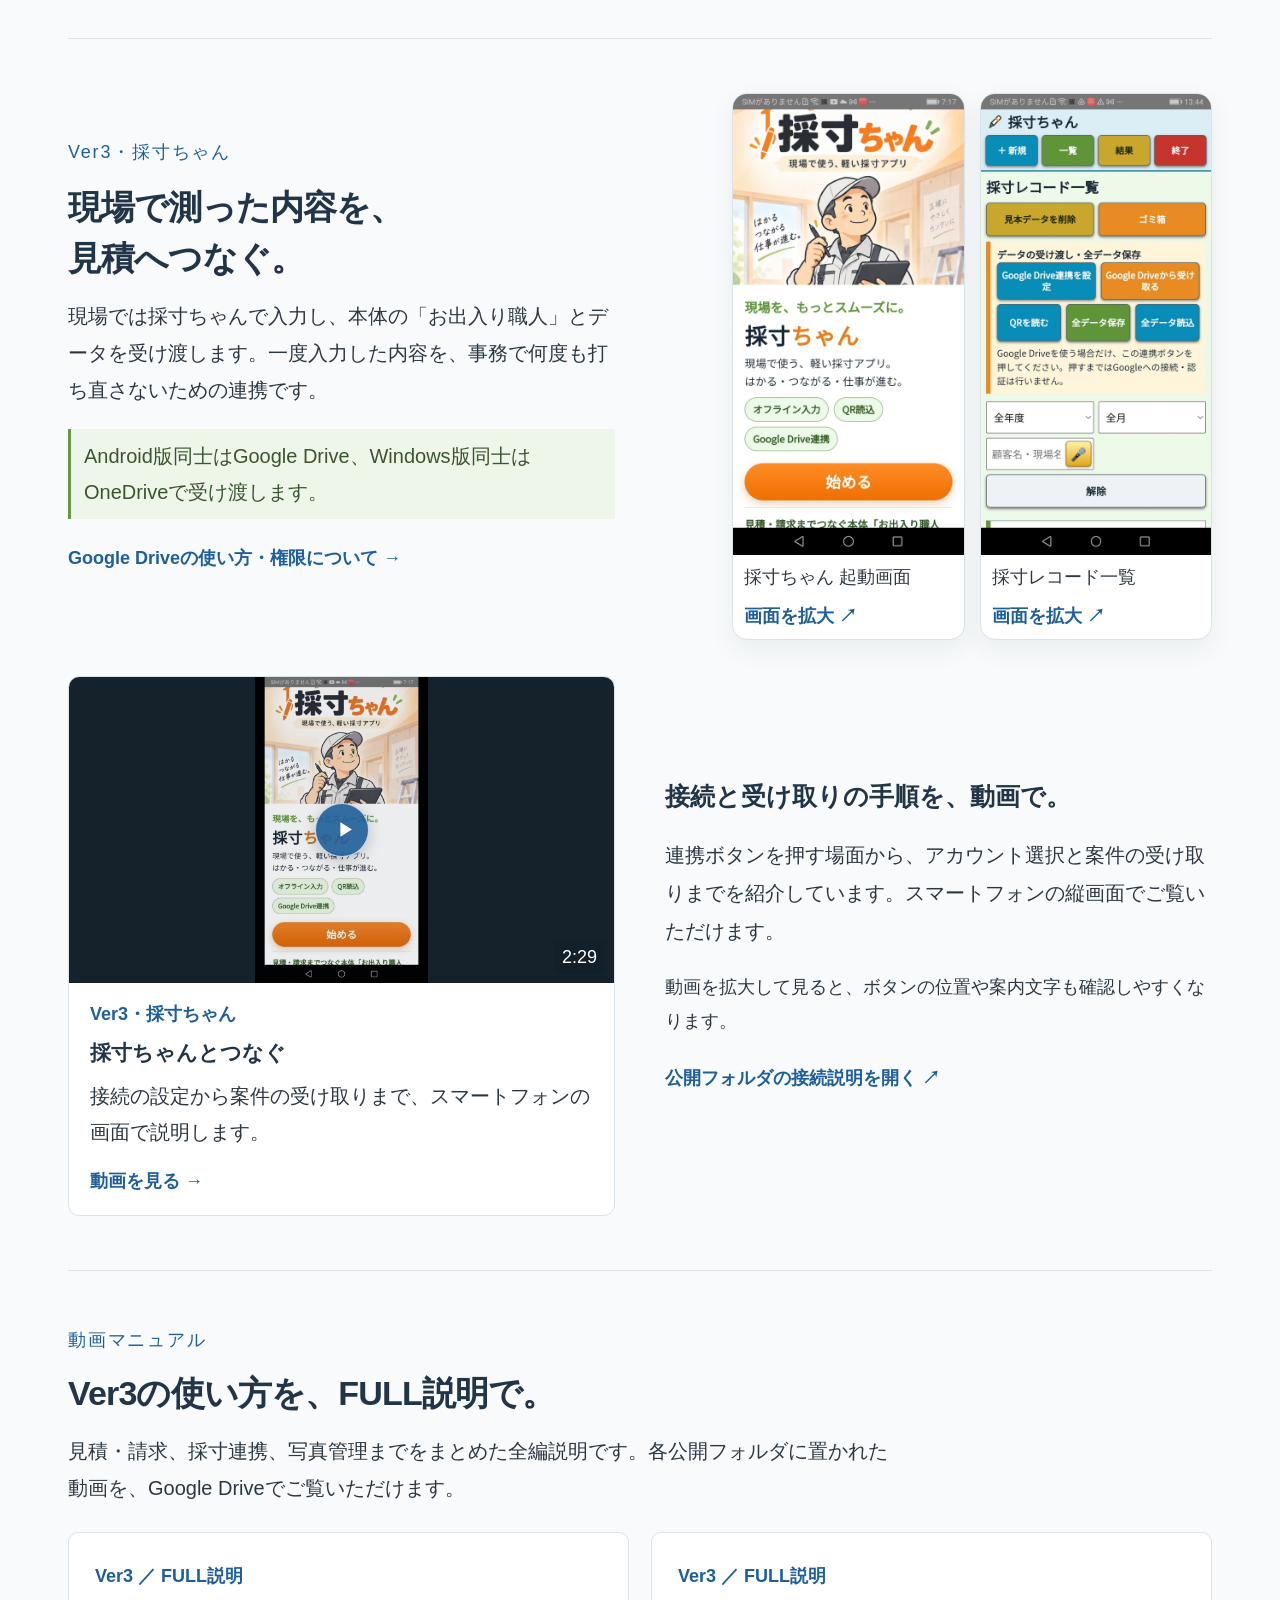
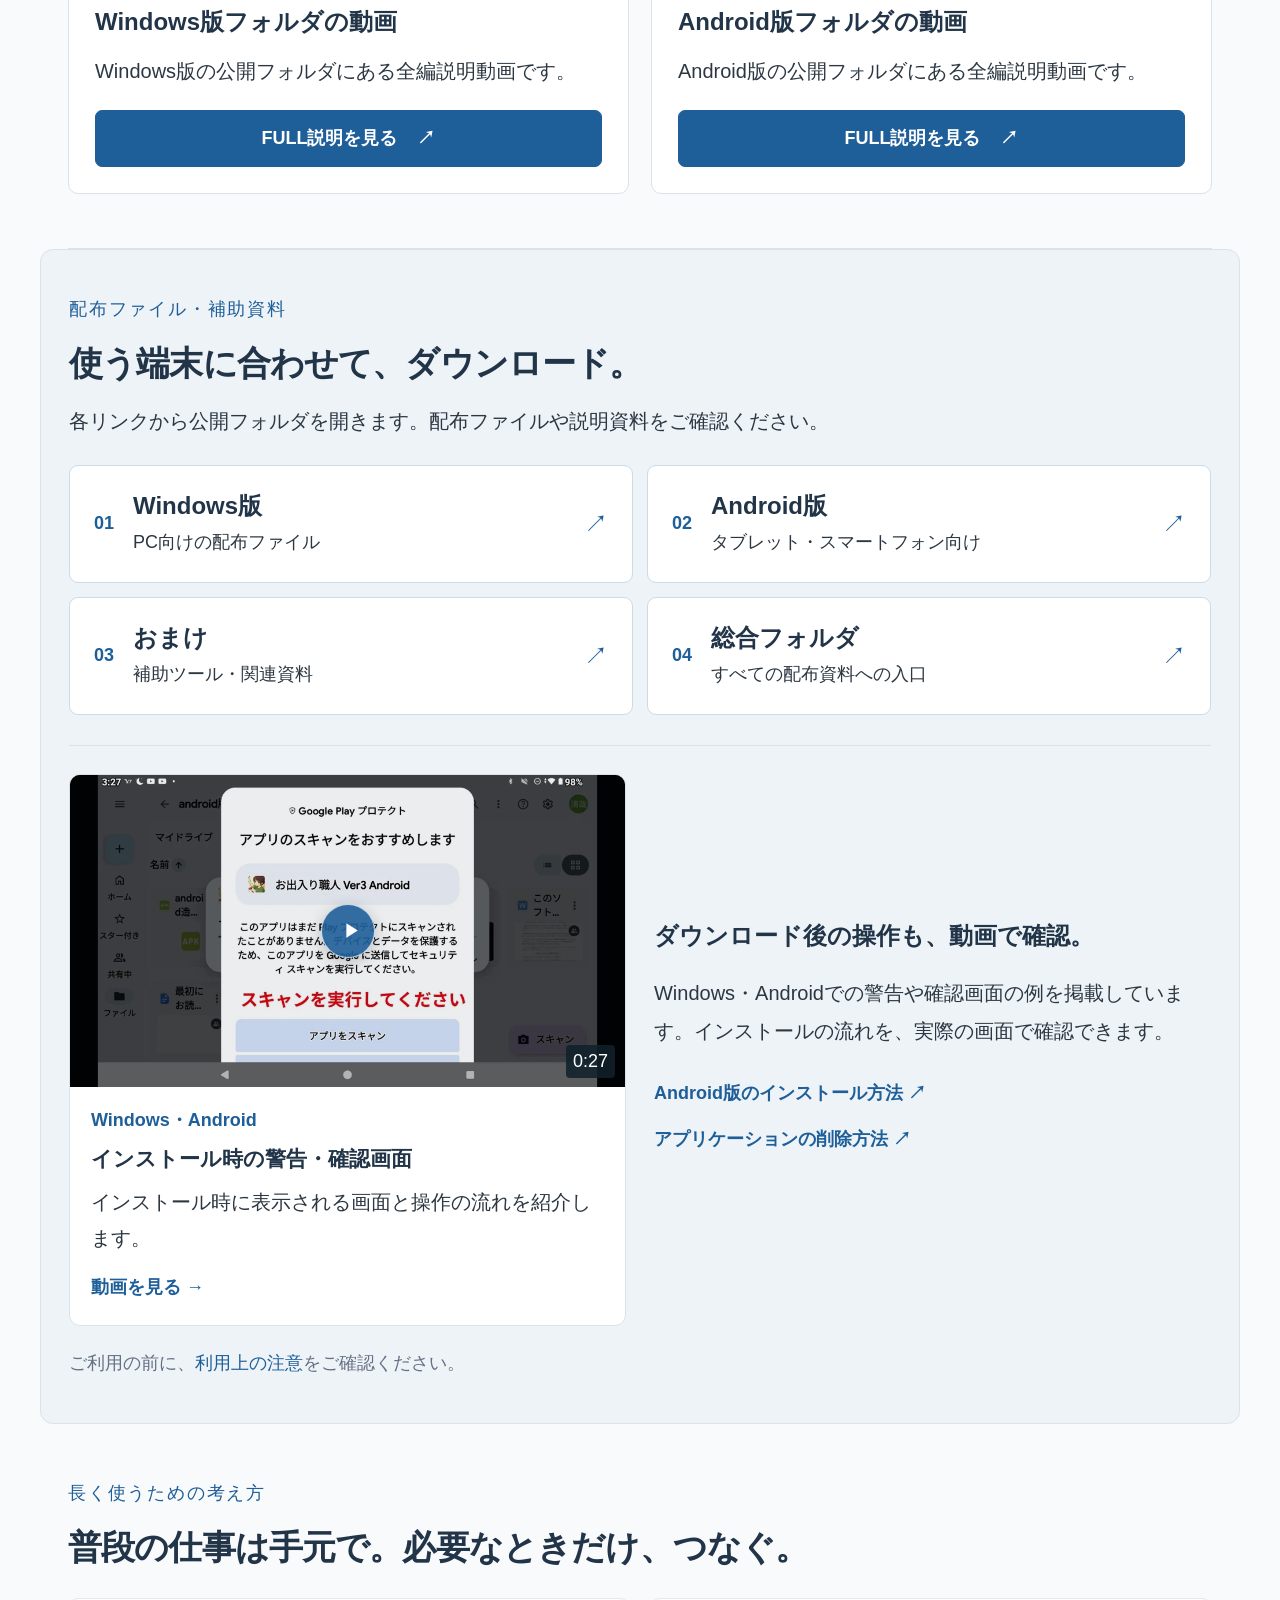
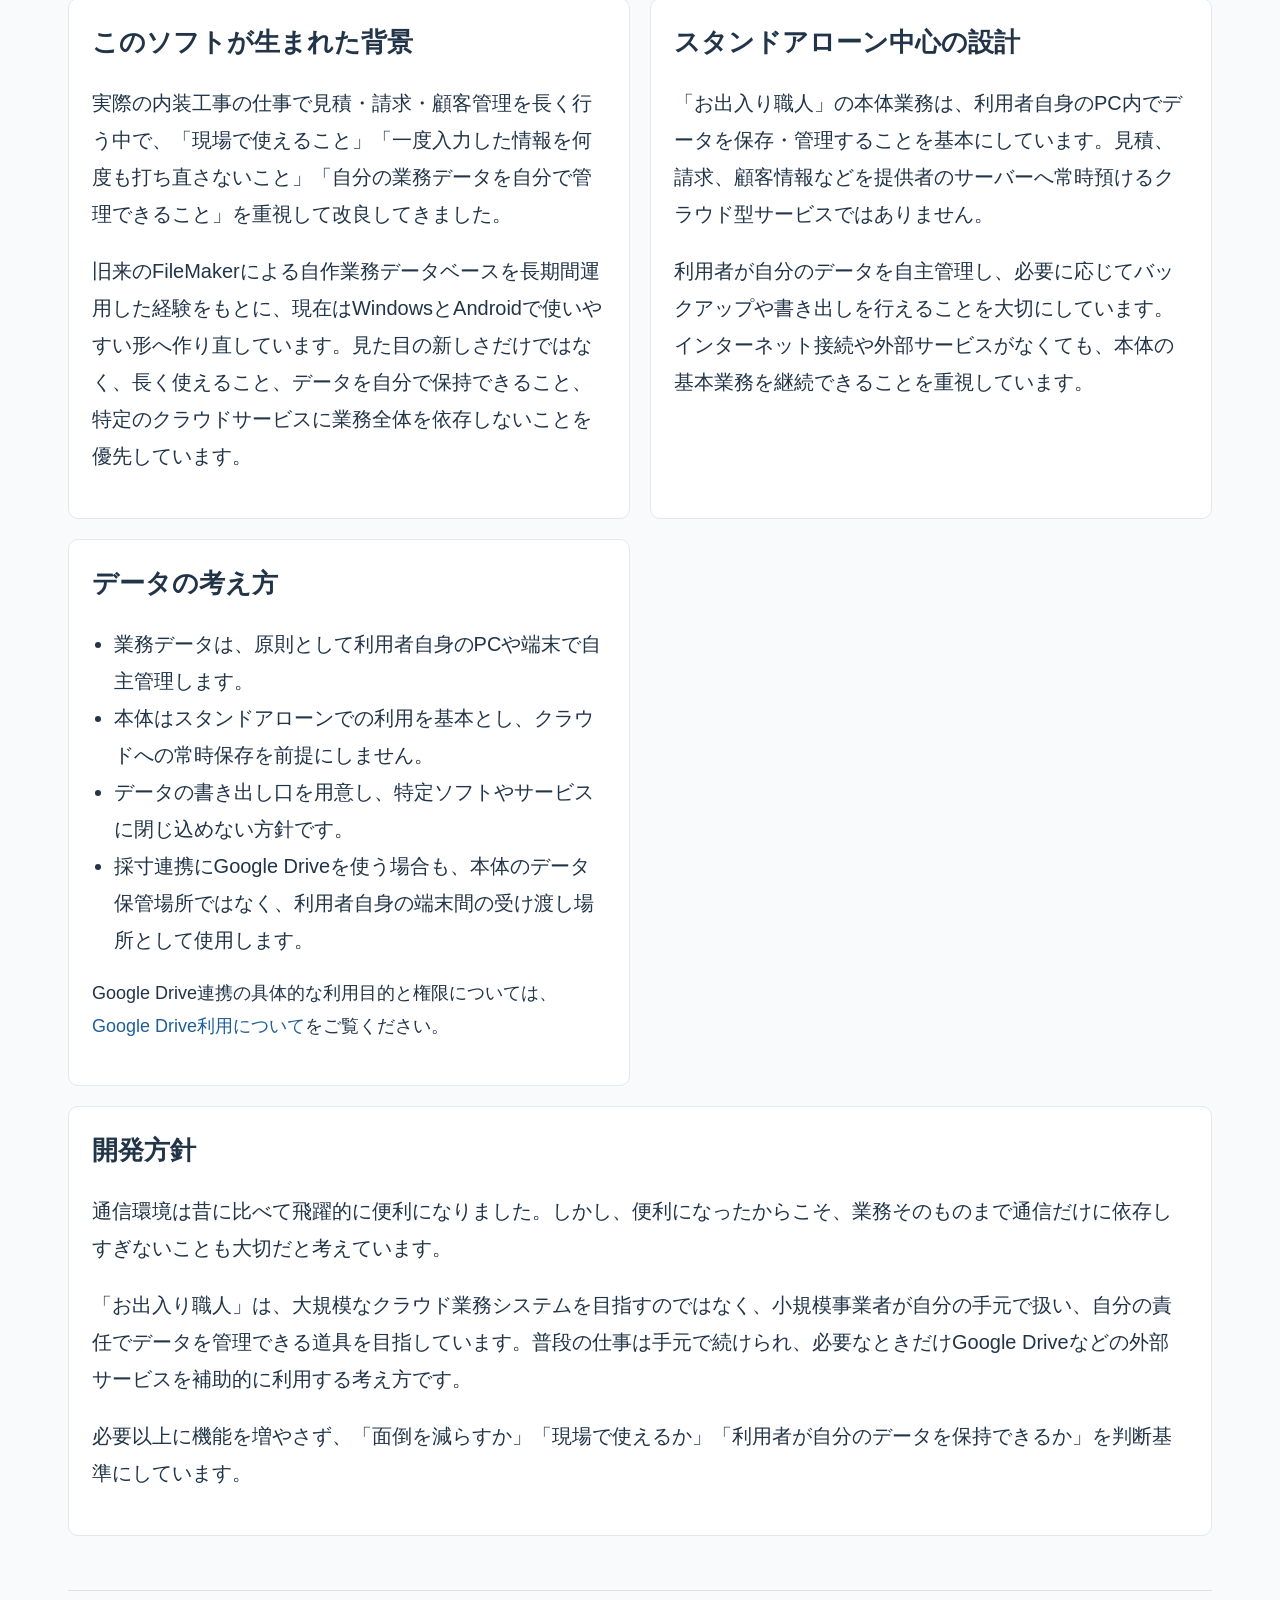
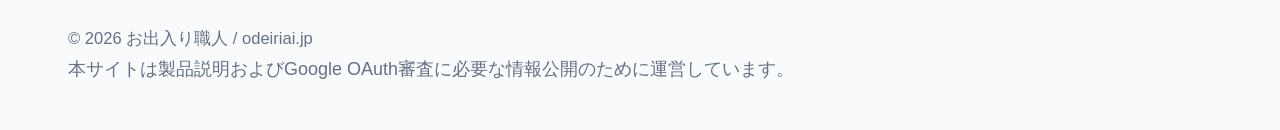
==== commit 33ec7b0c: "Add proposed registration prices and tablet migration guidance" ====
--- a/index.html
+++ b/index.html
@@ -18,6 +18,19 @@
 <div class="product-grid"><article class="product-item"><span class="product-tag">業務の本体</span><h3>お出入り職人</h3><p>顧客管理、見積、請求、採寸計算、一覧検索、印刷、データ書き出しなどをまとめた本体です。PC内での保存を基本とし、日常業務の継続利用を重視しています。</p><p class="product-detail">Ver2は基本業務、Ver3は写真管理と採寸ちゃんとの連携にも対応。</p></article>
 <article class="product-item"><span class="product-tag green">現場で採寸</span><h3>採寸ちゃん</h3><p>現場で採寸内容を入力し、「お出入り職人」と受け渡すための補助アプリです。Google Driveは本体の保管庫ではなく、利用者自身の端末間で連携データを運ぶための「郵便屋さん」の役割として使います。</p><p class="product-detail"><strong>無料です。</strong></p><a class="text-link" href="#saisun">画面と接続動画を見る →</a></article>
 <article class="product-item"><span class="product-tag amber">大工・多業種向け</span><h3>造っ太郎</h3><p>見積・請求機能をベースに、現場写真の管理を加えた大工・多業種向けの派生版です。</p><a class="text-link" href="#photos">写真管理の動画を見る →</a></article></div></section>
+<section id="prices" class="media-section" aria-labelledby="prices-title">
+<div class="section-heading"><p class="eyebrow">正規登録・予定価格</p><h2 id="prices-title">まず使って、納得してから正規登録。</h2><p>ご自身の仕事に合うか、実際に使ってお確かめください。下記は検討中の予定価格です。正式な販売条件は確定後にご案内します。</p></div>
+<div class="manual-grid">
+<article class="manual-card"><h3>お出入り職人 Ver3</h3><p><strong>税込29,800円（予定）</strong></p><p>基本業務に加え、採寸ちゃんとの連動・現場写真の管理に対応します。</p></article>
+<article class="manual-card"><h3>お出入り職人 Ver2</h3><p><strong>税込19,800円（予定）</strong></p><p>顧客管理、見積・請求などの基本業務を使いたい方向けです。</p></article>
+<article class="manual-card"><h3>造っ太郎</h3><p><strong>税込19,800円（予定）</strong></p><p>大工・多業種向け。見積・請求と現場写真の管理に対応します。</p></article>
+</div>
+<p>Windows版・Android版の予定価格は同額です。採寸ちゃん・経費ちゃんは無料です。</p>
+<article class="manual-card"><h3>Android版の端末と、機種変更時のデータ移行</h3>
+<p>お出入り職人・造っ太郎のAndroid版は、8インチ以上のタブレットを基本とし、10インチ以上を推奨します。低価格のタブレットも候補になりますが、購入前にお使いになるアプリの動作と画面の見やすさをご確認ください。</p>
+<p>データはご自身で書き出して保存し、再インストールしたアプリで読み込んで移行できます。ご自身で行うデータ移行は無料です。</p>
+<p>移行作業の支援をご依頼の場合は、<strong>税込5,000円（予定）</strong>です。</p>
+</article></section>
 <section id="keihi" class="media-section" aria-labelledby="keihi-title">
 <div class="section-heading"><p class="eyebrow">無料の経費記録補助アプリ・開発中</p><h2 id="keihi-title">日々の経費、記録の取りこぼしはありませんか？</h2></div>
 <article class="manual-card"><h3>経費ちゃん</h3>
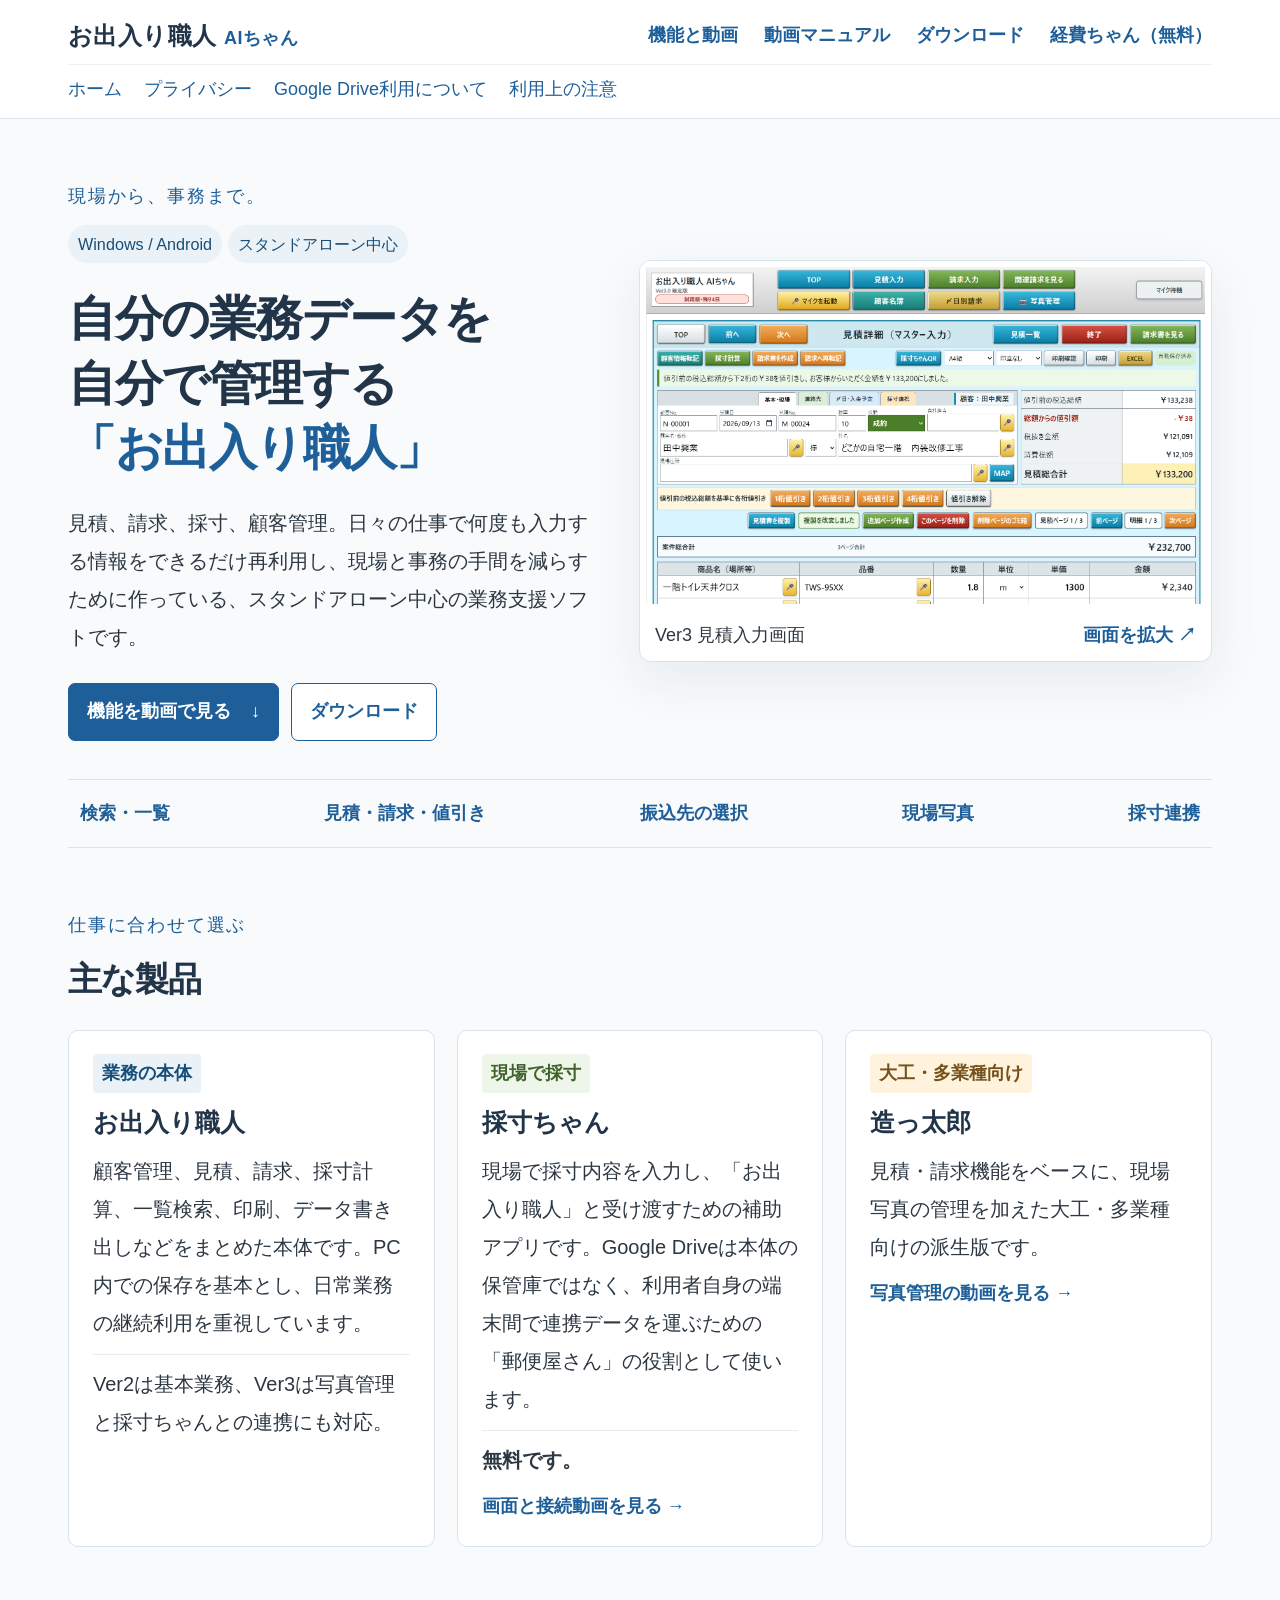
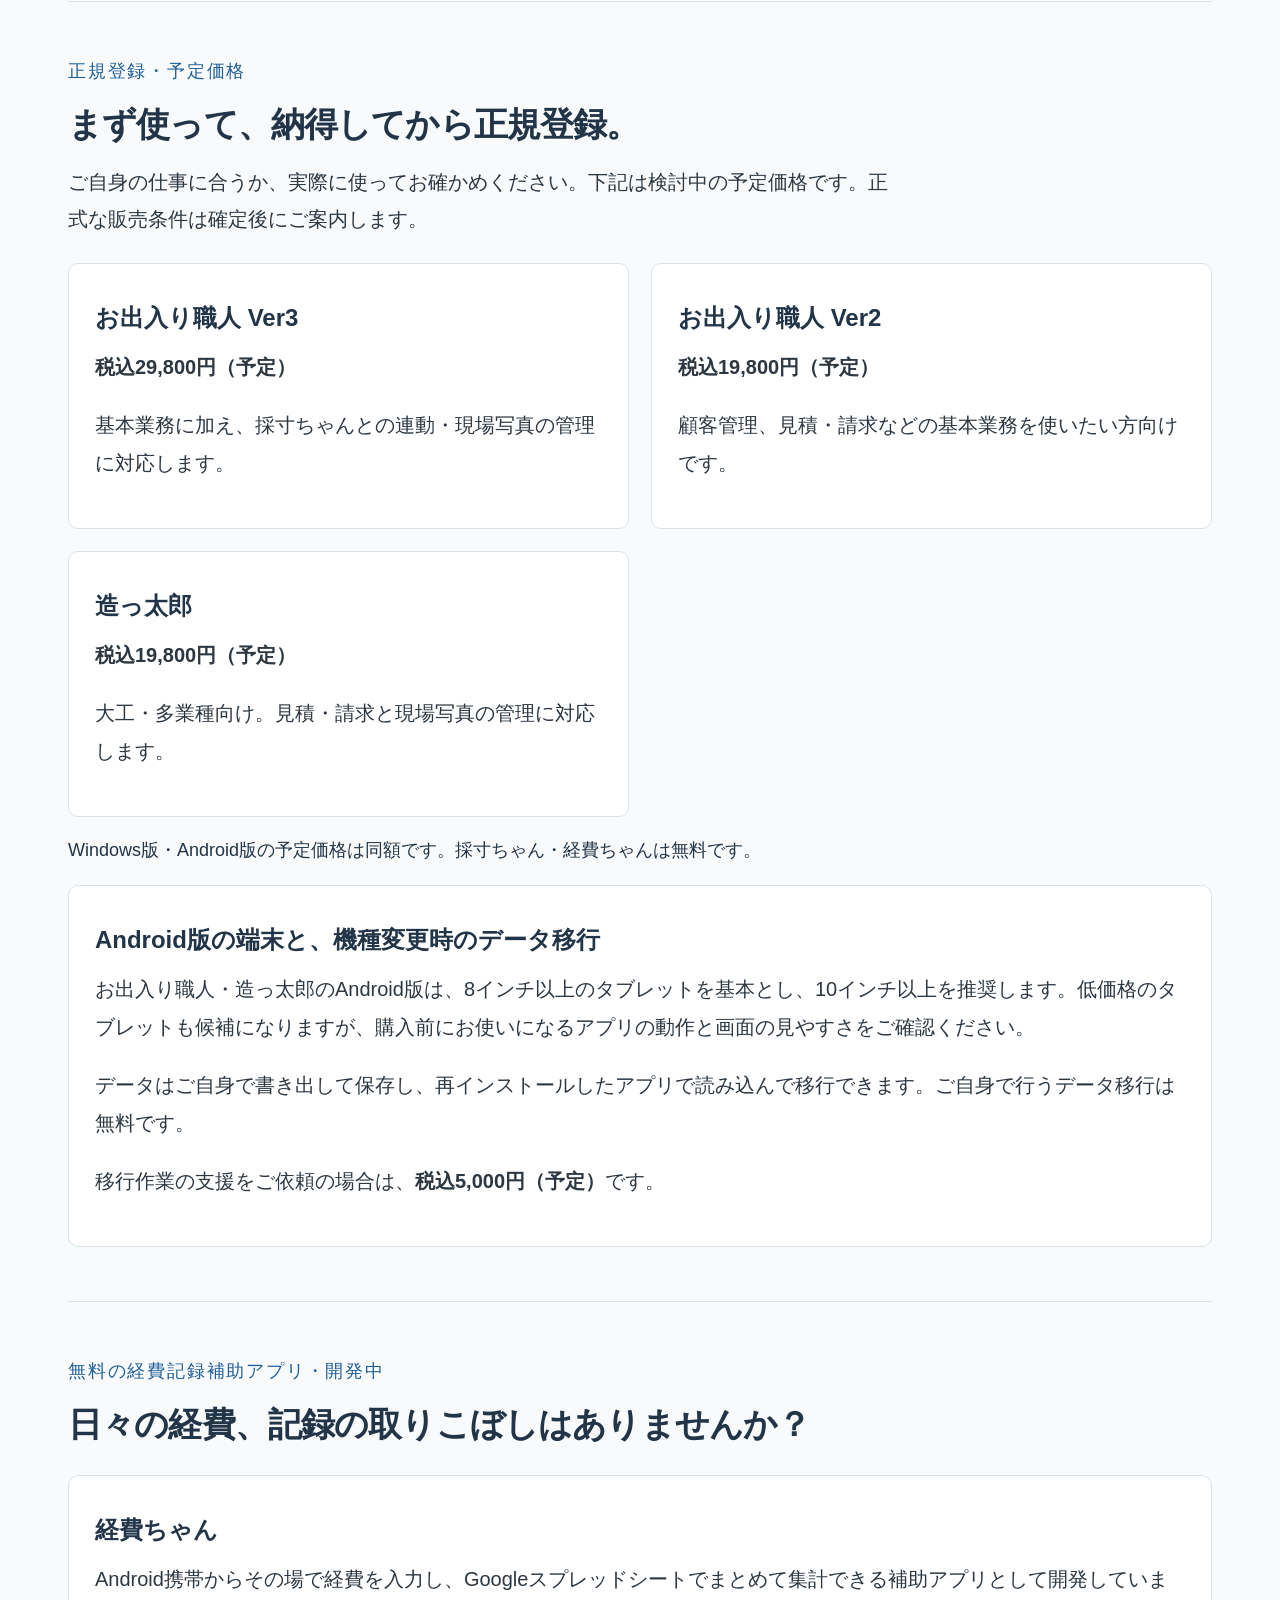
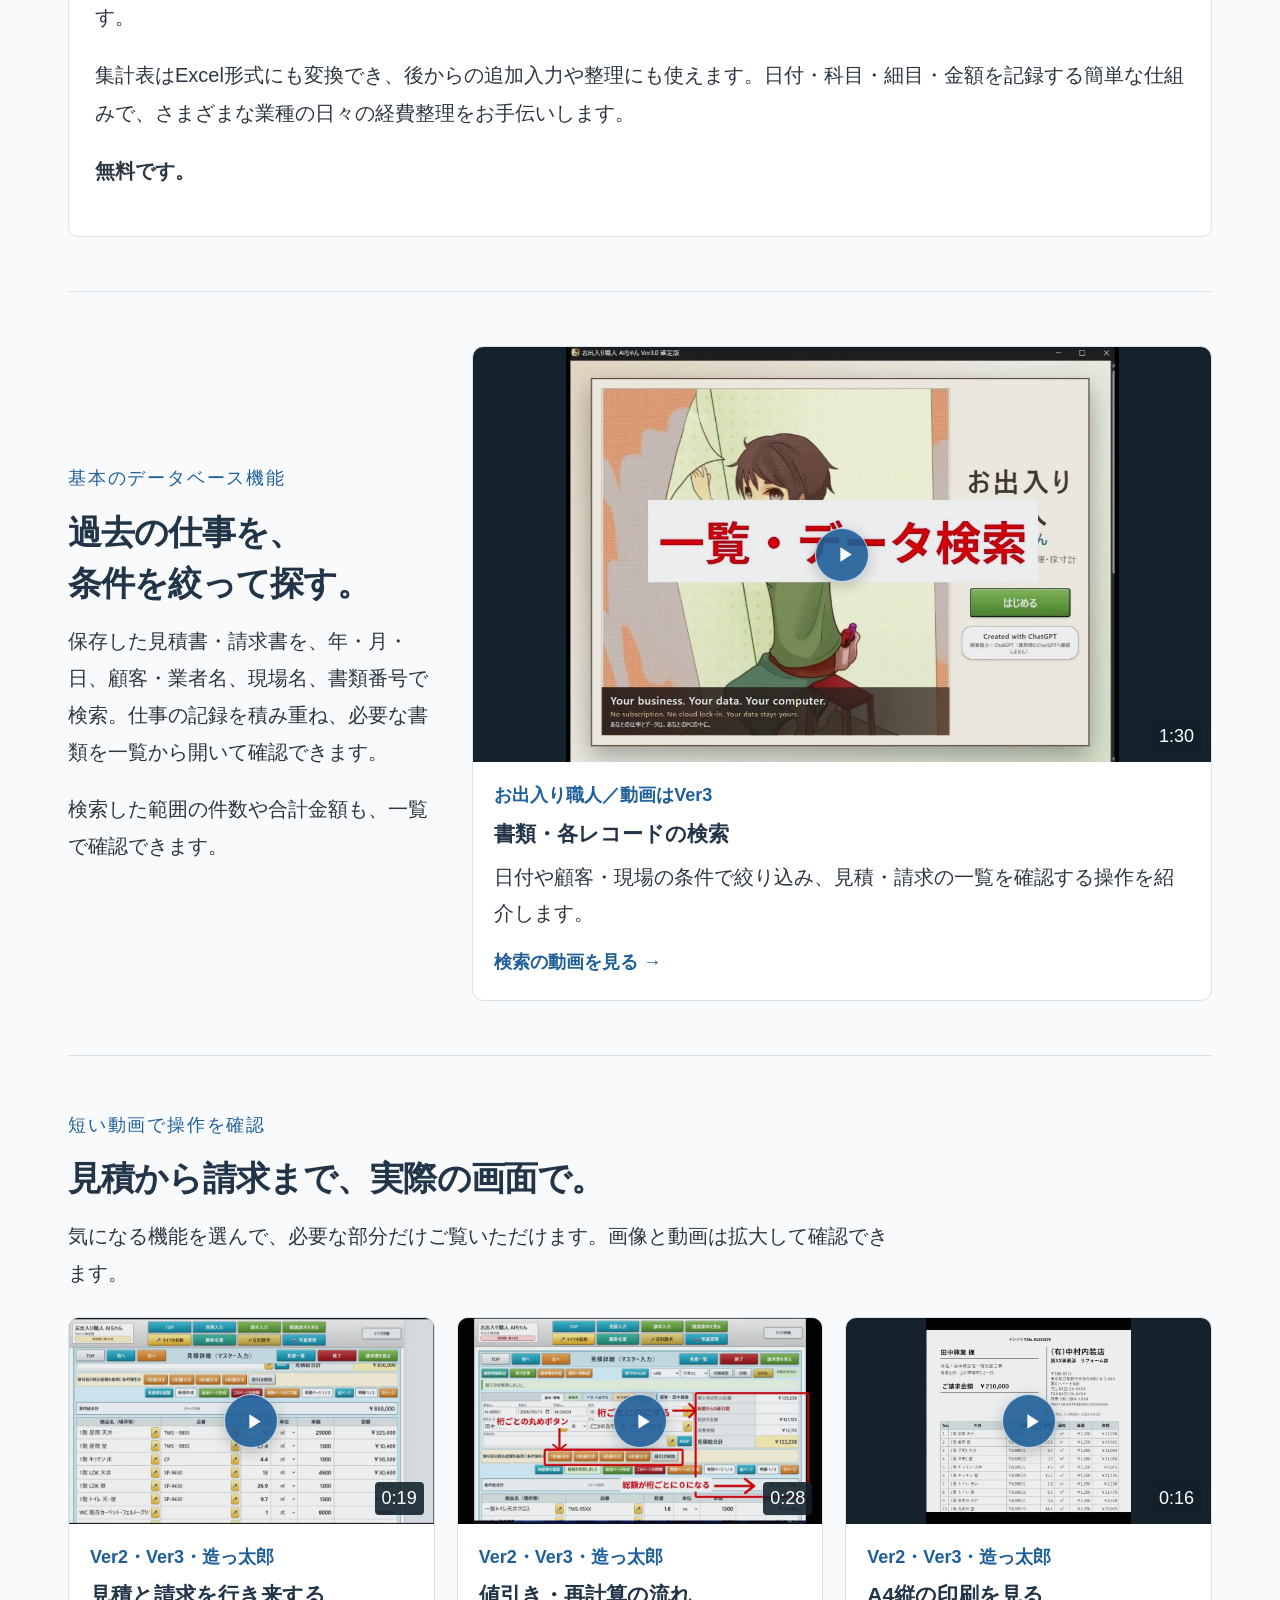
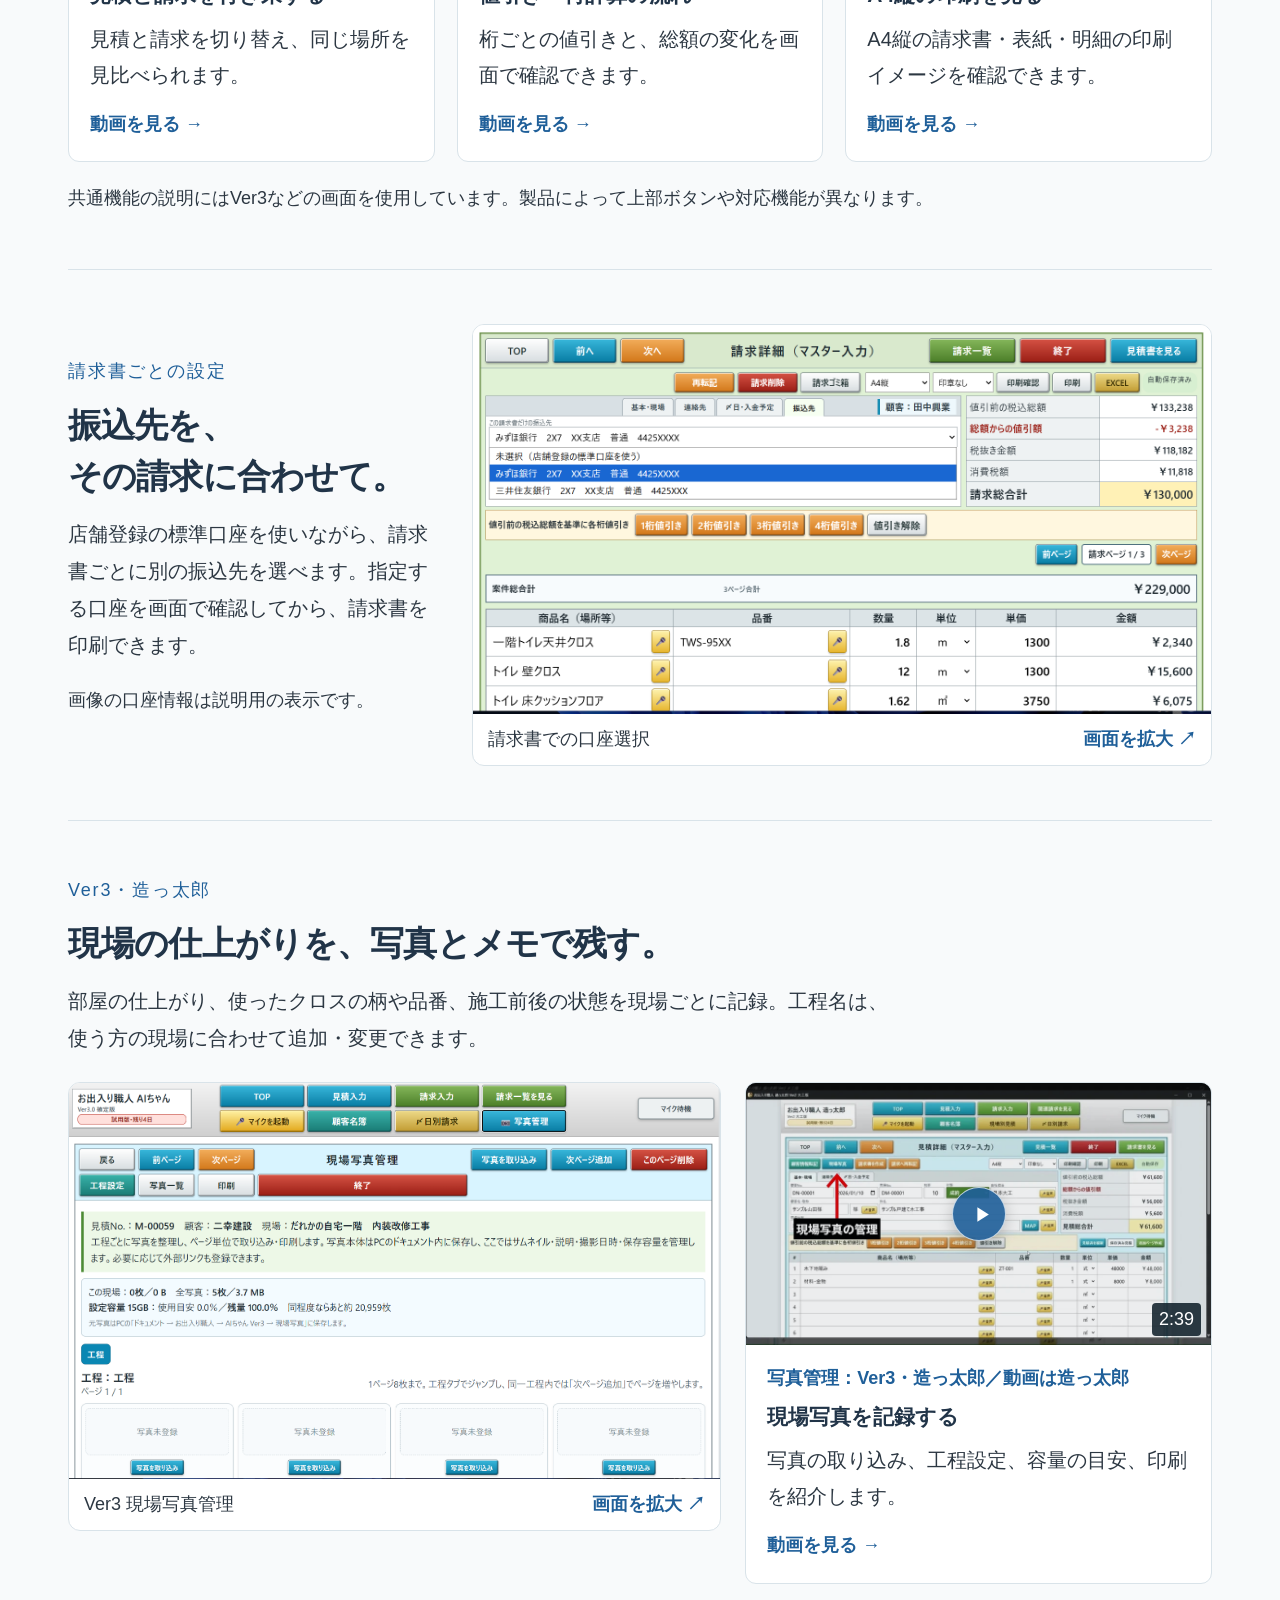
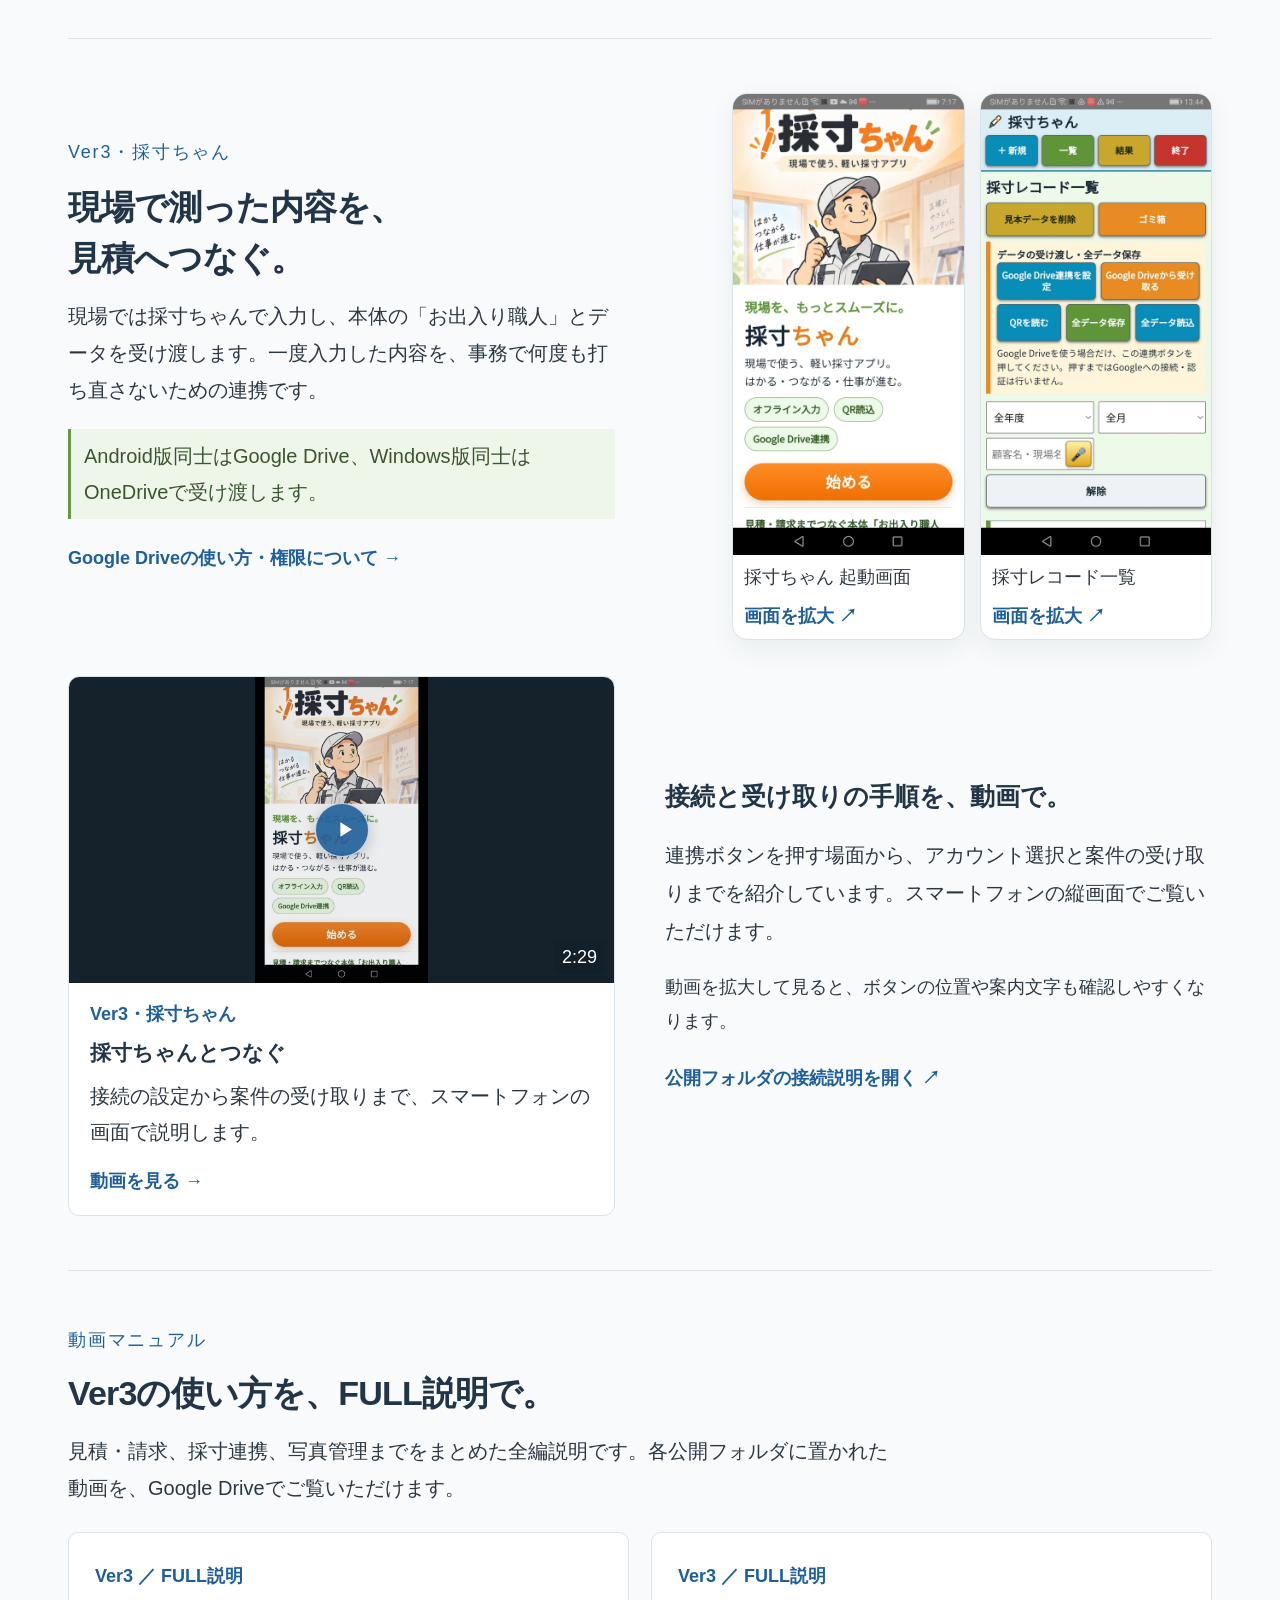
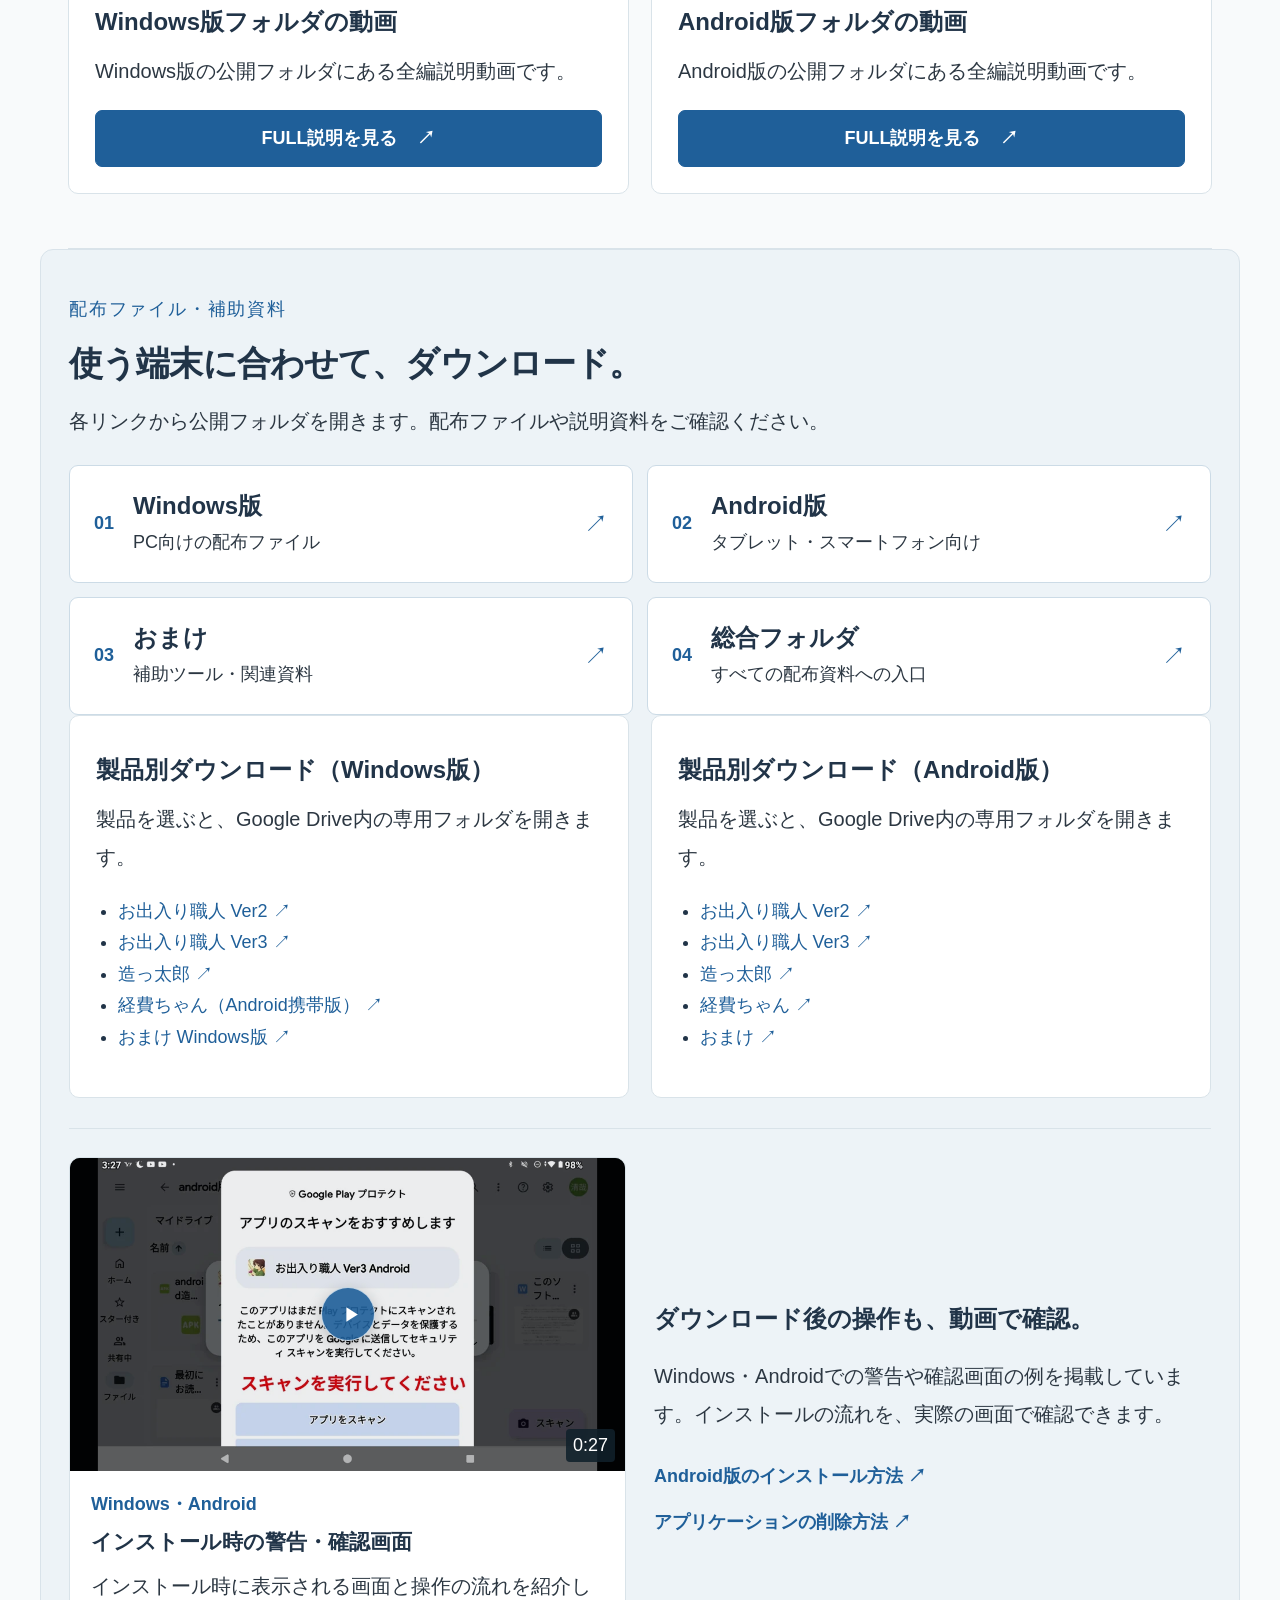
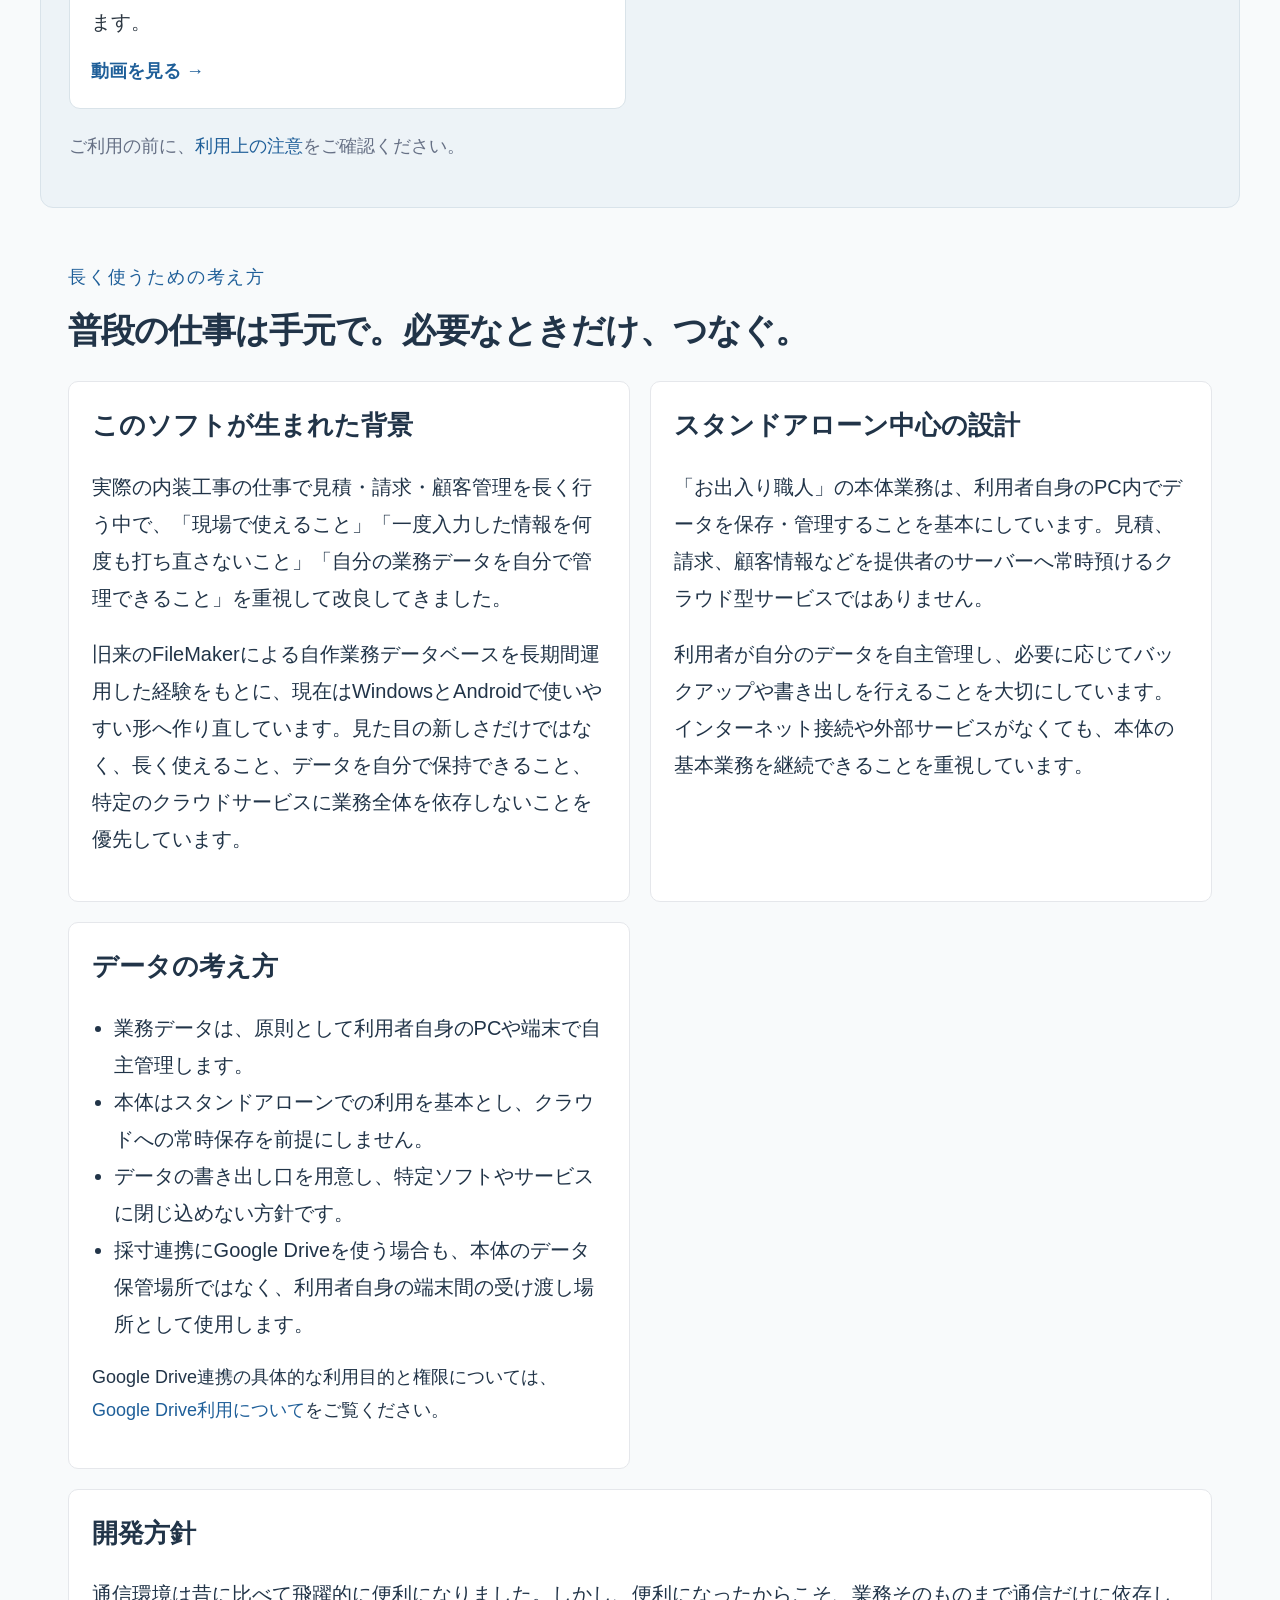
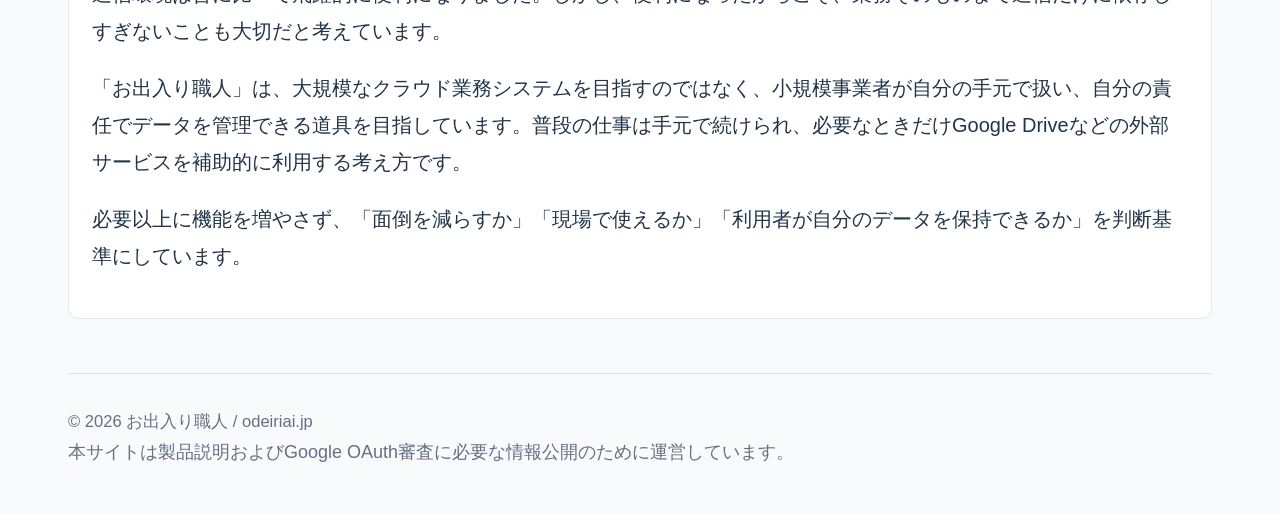
==== commit e2ef0181: "Link product-specific Drive download folders on homepage" ====
--- a/index.html
+++ b/index.html
@@ -50,6 +50,7 @@
 <section id="manuals" class="media-section" aria-labelledby="manuals-title"><div class="section-heading"><p class="eyebrow">動画マニュアル</p><h2 id="manuals-title">Ver3の使い方を、FULL説明で。</h2><p>見積・請求、採寸連携、写真管理までをまとめた全編説明です。各公開フォルダに置かれた動画を、Google Driveでご覧いただけます。</p></div><div class="manual-grid"><article class="manual-card"><p class="product-label">Ver3 ／ FULL説明</p><h3>Windows版フォルダの動画</h3><p>Windows版の公開フォルダにある全編説明動画です。</p><a class="primary-link" href="https://drive.google.com/file/d/1JYEbB-enP2PSIzvty5Pw1C7tCGP7ZJUR/view?usp=drivesdk" target="_blank" rel="noopener noreferrer">FULL説明を見る <span aria-hidden="true">↗</span></a></article><article class="manual-card"><p class="product-label">Ver3 ／ FULL説明</p><h3>Android版フォルダの動画</h3><p>Android版の公開フォルダにある全編説明動画です。</p><a class="primary-link" href="https://drive.google.com/file/d/1XHq-t6FdJBZpMTjZ4EzjOotyXeghdluV/view?usp=drivesdk" target="_blank" rel="noopener noreferrer">FULL説明を見る <span aria-hidden="true">↗</span></a></article></div></section>
 <section id="downloads" class="media-section downloads-section" aria-labelledby="downloads-title"><div class="section-heading"><p class="eyebrow">配布ファイル・補助資料</p><h2 id="downloads-title">使う端末に合わせて、ダウンロード。</h2><p>各リンクから公開フォルダを開きます。配布ファイルや説明資料をご確認ください。</p></div>
 <div class="download-grid"><a class="download-link" href="https://drive.google.com/drive/folders/1aKN7YNqXRr6iSggV1Fq95CMOtCL8A8G0?usp=drive_link" target="_blank" rel="noopener noreferrer"><span class="download-number">01</span><span><strong>Windows版</strong><small>PC向けの配布ファイル</small></span><span aria-hidden="true">↗</span></a><a class="download-link" href="https://drive.google.com/drive/folders/1UH7-bk9fikpVpvX68yiTnErRM9cuNW0p?usp=drive_link" target="_blank" rel="noopener noreferrer"><span class="download-number">02</span><span><strong>Android版</strong><small>タブレット・スマートフォン向け</small></span><span aria-hidden="true">↗</span></a><a class="download-link" href="https://drive.google.com/drive/folders/1mMIdTZsifxSNozKVvZVCF3BBpyajpcls?usp=drive_link" target="_blank" rel="noopener noreferrer"><span class="download-number">03</span><span><strong>おまけ</strong><small>補助ツール・関連資料</small></span><span aria-hidden="true">↗</span></a><a class="download-link" href="https://drive.google.com/drive/folders/1YO49Vw2_gkZGFp04epfIjjgnE3YMBFjD?usp=drive_link" target="_blank" rel="noopener noreferrer"><span class="download-number">04</span><span><strong>総合フォルダ</strong><small>すべての配布資料への入口</small></span><span aria-hidden="true">↗</span></a></div>
+<div class="manual-grid" aria-label="製品別ダウンロード"><article class="manual-card"><h3>製品別ダウンロード（Windows版）</h3><p>製品を選ぶと、Google Drive内の専用フォルダを開きます。</p><ul><li><a href="https://drive.google.com/drive/folders/1iaDXyrNcKPgXYpM5aqPiWJRyJyaokOPC" target="_blank" rel="noopener noreferrer">お出入り職人 Ver2 ↗</a></li><li><a href="https://drive.google.com/drive/folders/1wdStO-FdrE8o0wcpjkfHJCtXsTAuhYES" target="_blank" rel="noopener noreferrer">お出入り職人 Ver3 ↗</a></li><li><a href="https://drive.google.com/drive/folders/17fAA_7SAnpYQu9iWYoWUi1SUXx9KaoJF" target="_blank" rel="noopener noreferrer">造っ太郎 ↗</a></li><li><a href="https://drive.google.com/drive/folders/1OL4PKTtHzCfhoumu7LalwsU8C4yJqg6V" target="_blank" rel="noopener noreferrer">経費ちゃん（Android携帯版） ↗</a></li><li><a href="https://drive.google.com/drive/folders/1x_lKBm7IMnuOh62NveO2EOlNqXEDhHER" target="_blank" rel="noopener noreferrer">おまけ Windows版 ↗</a></li></ul></article><article class="manual-card"><h3>製品別ダウンロード（Android版）</h3><p>製品を選ぶと、Google Drive内の専用フォルダを開きます。</p><ul><li><a href="https://drive.google.com/drive/folders/1LAFqiTuYub0OxiYLBwvTovLvPebE7j83" target="_blank" rel="noopener noreferrer">お出入り職人 Ver2 ↗</a></li><li><a href="https://drive.google.com/drive/folders/1UTK5yxsufAvQBGo-xbMUSrsowE8MMHwy" target="_blank" rel="noopener noreferrer">お出入り職人 Ver3 ↗</a></li><li><a href="https://drive.google.com/drive/folders/1PY7wUCnBC4WsC8TVsLULAwSp2024CsJT" target="_blank" rel="noopener noreferrer">造っ太郎 ↗</a></li><li><a href="https://drive.google.com/drive/folders/1Q8bIj5_xNR9HMvyLbGDR24_IBxHq2bty" target="_blank" rel="noopener noreferrer">経費ちゃん ↗</a></li><li><a href="https://drive.google.com/drive/folders/196nFlzwsu5OWvkKgECIoT2KWCR-0bbNi" target="_blank" rel="noopener noreferrer">おまけ ↗</a></li></ul></article></div>
 <div class="installation-row"><article class="video-card"><a class="video-preview" href="/assets/media/installation.mp4" data-video data-title="インストール時の警告・確認画面" data-product="Windows・Android" data-orientation="landscape"><img src="/assets/media/installation-poster.webp" alt="インストール時に表示される確認画面の説明動画" loading="lazy" decoding="async"><span class="play-circle" aria-hidden="true"><svg viewBox="0 0 24 24"><path d="m9 5 11 7-11 7z"/></svg></span><span class="video-time">0:27</span><span class="sr-only">動画を再生</span></a><div class="video-copy"><p class="product-label">Windows・Android</p><h3>インストール時の警告・確認画面</h3><p>インストール時に表示される画面と操作の流れを紹介します。</p><a class="text-link" href="/assets/media/installation.mp4" data-video data-title="インストール時の警告・確認画面" data-product="Windows・Android" data-orientation="landscape">動画を見る <span aria-hidden="true">→</span></a></div></article><div class="installation-copy"><h3>ダウンロード後の操作も、動画で確認。</h3><p>Windows・Androidでの警告や確認画面の例を掲載しています。インストールの流れを、実際の画面で確認できます。</p><p><a class="text-link" href="https://drive.google.com/file/d/13hTUDWLCs0TfMhNJZxvRZoXc9eKre6za/view?usp=drivesdk" target="_blank" rel="noopener noreferrer">Android版のインストール方法 ↗</a><br><a class="text-link" href="https://drive.google.com/file/d/1h5ddBgzWmm0EPV6-xghSZEqiXLF1Hp11/view?usp=drivesdk" target="_blank" rel="noopener noreferrer">アプリケーションの削除方法 ↗</a></p></div></div>
 <p class="small">ご利用の前に、<a href="/terms.html">利用上の注意</a>をご確認ください。</p></section>
 <section class="media-section philosophy" aria-labelledby="philosophy-title"><div class="section-heading"><p class="eyebrow">長く使うための考え方</p><h2 id="philosophy-title">普段の仕事は手元で。必要なときだけ、つなぐ。</h2></div><div class="philosophy-grid"><section class="card"><h2>このソフトが生まれた背景</h2>
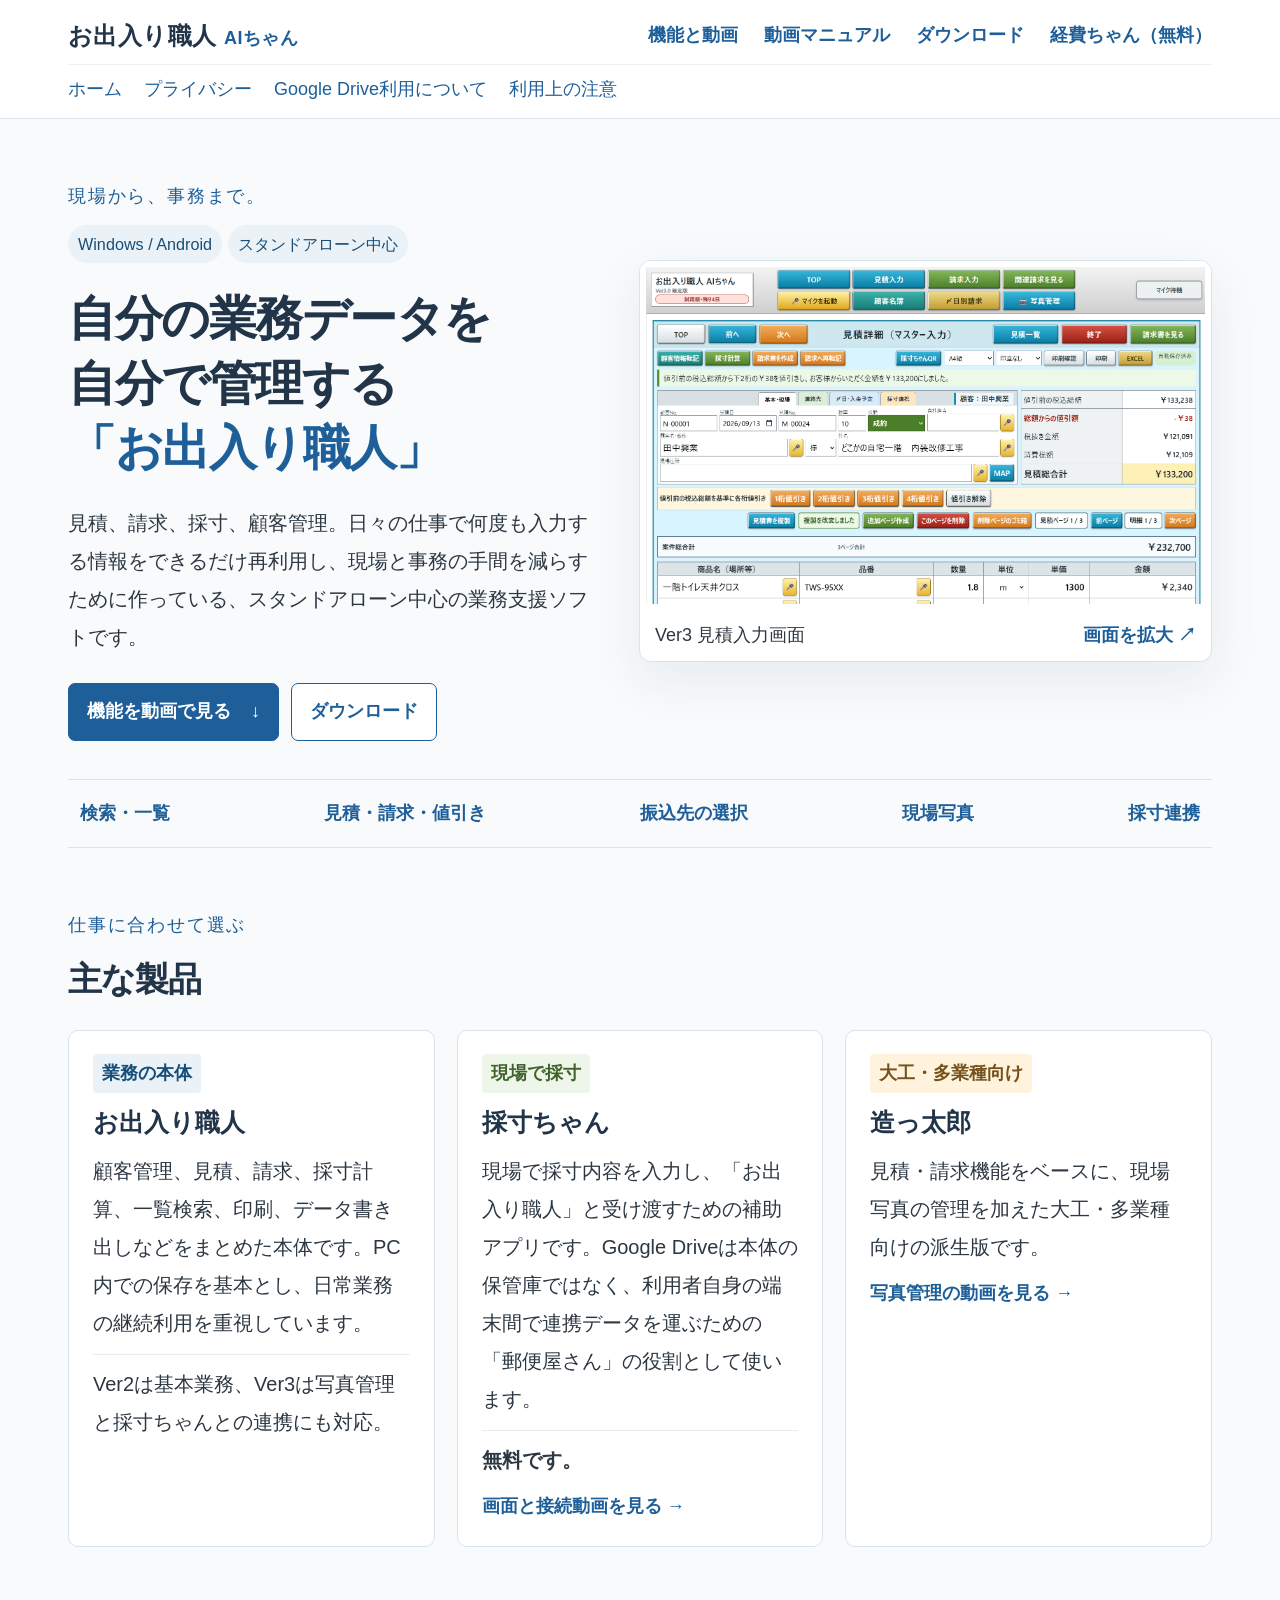
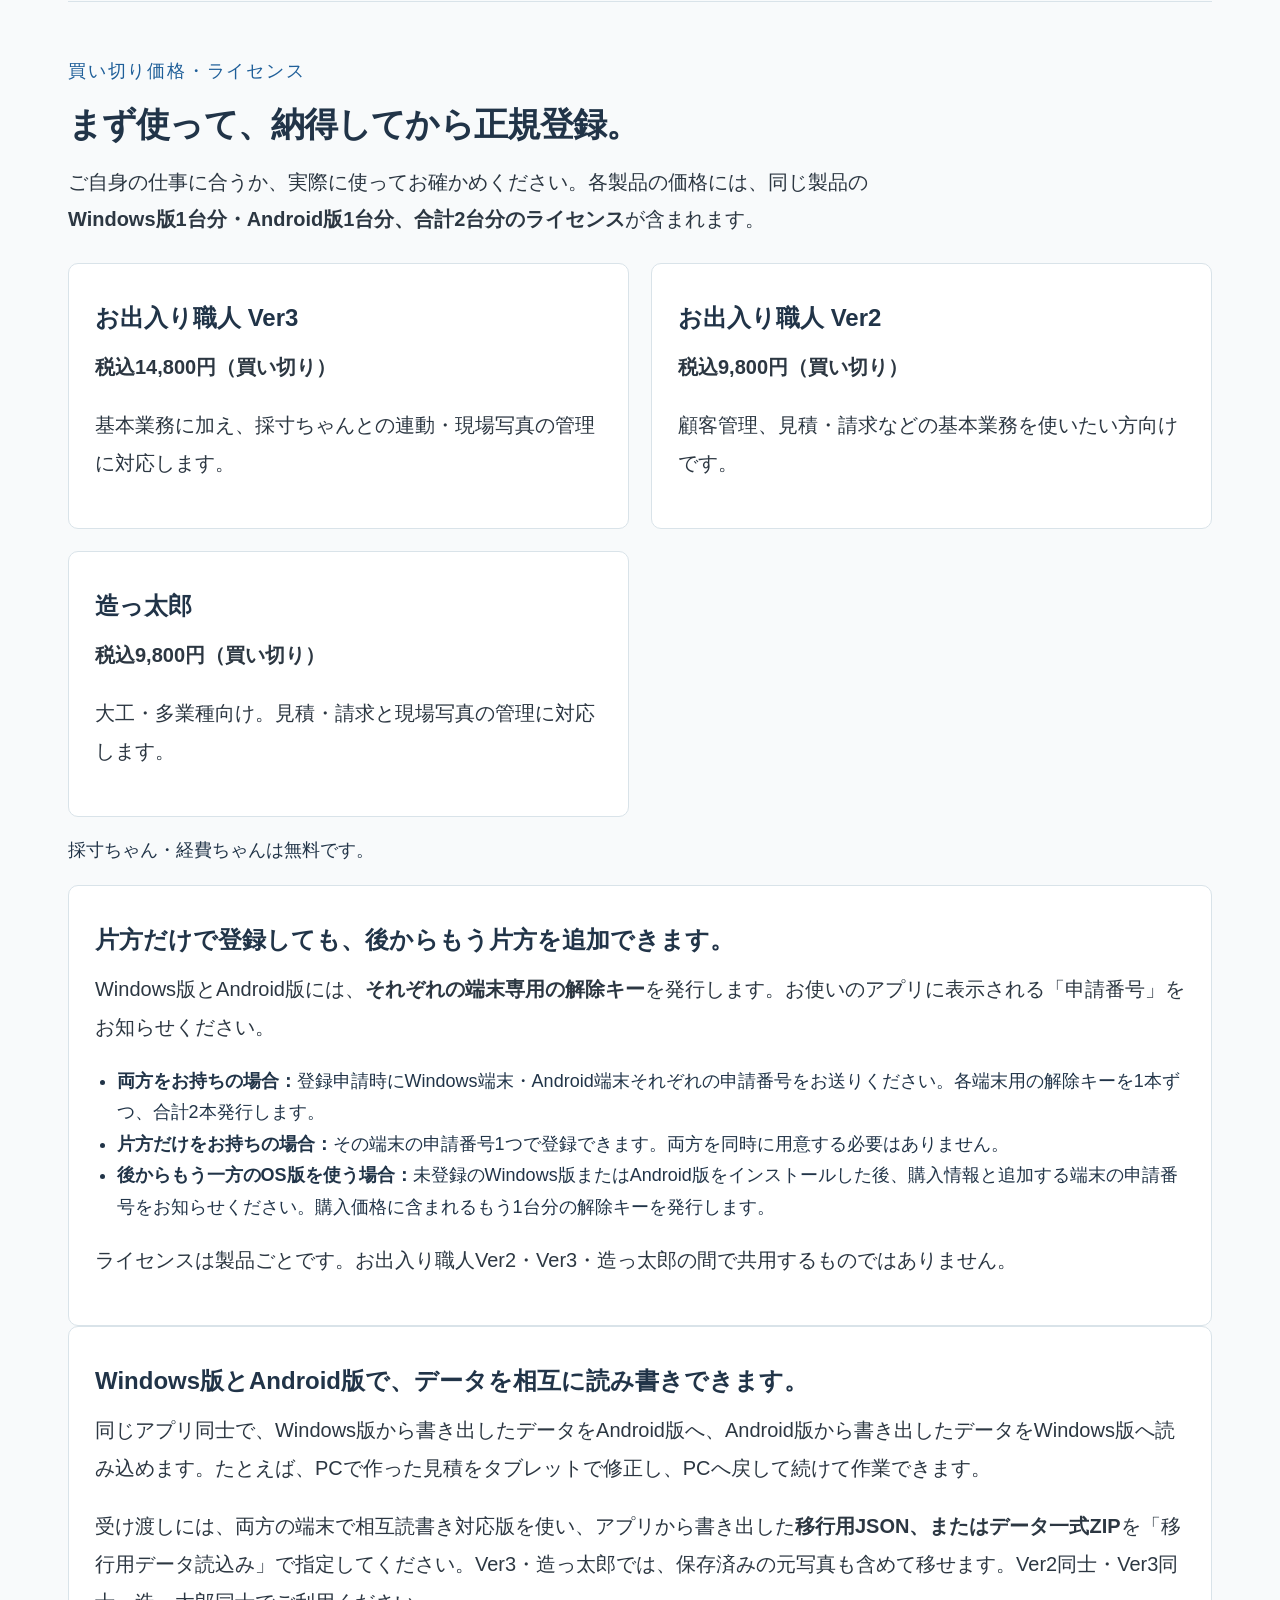
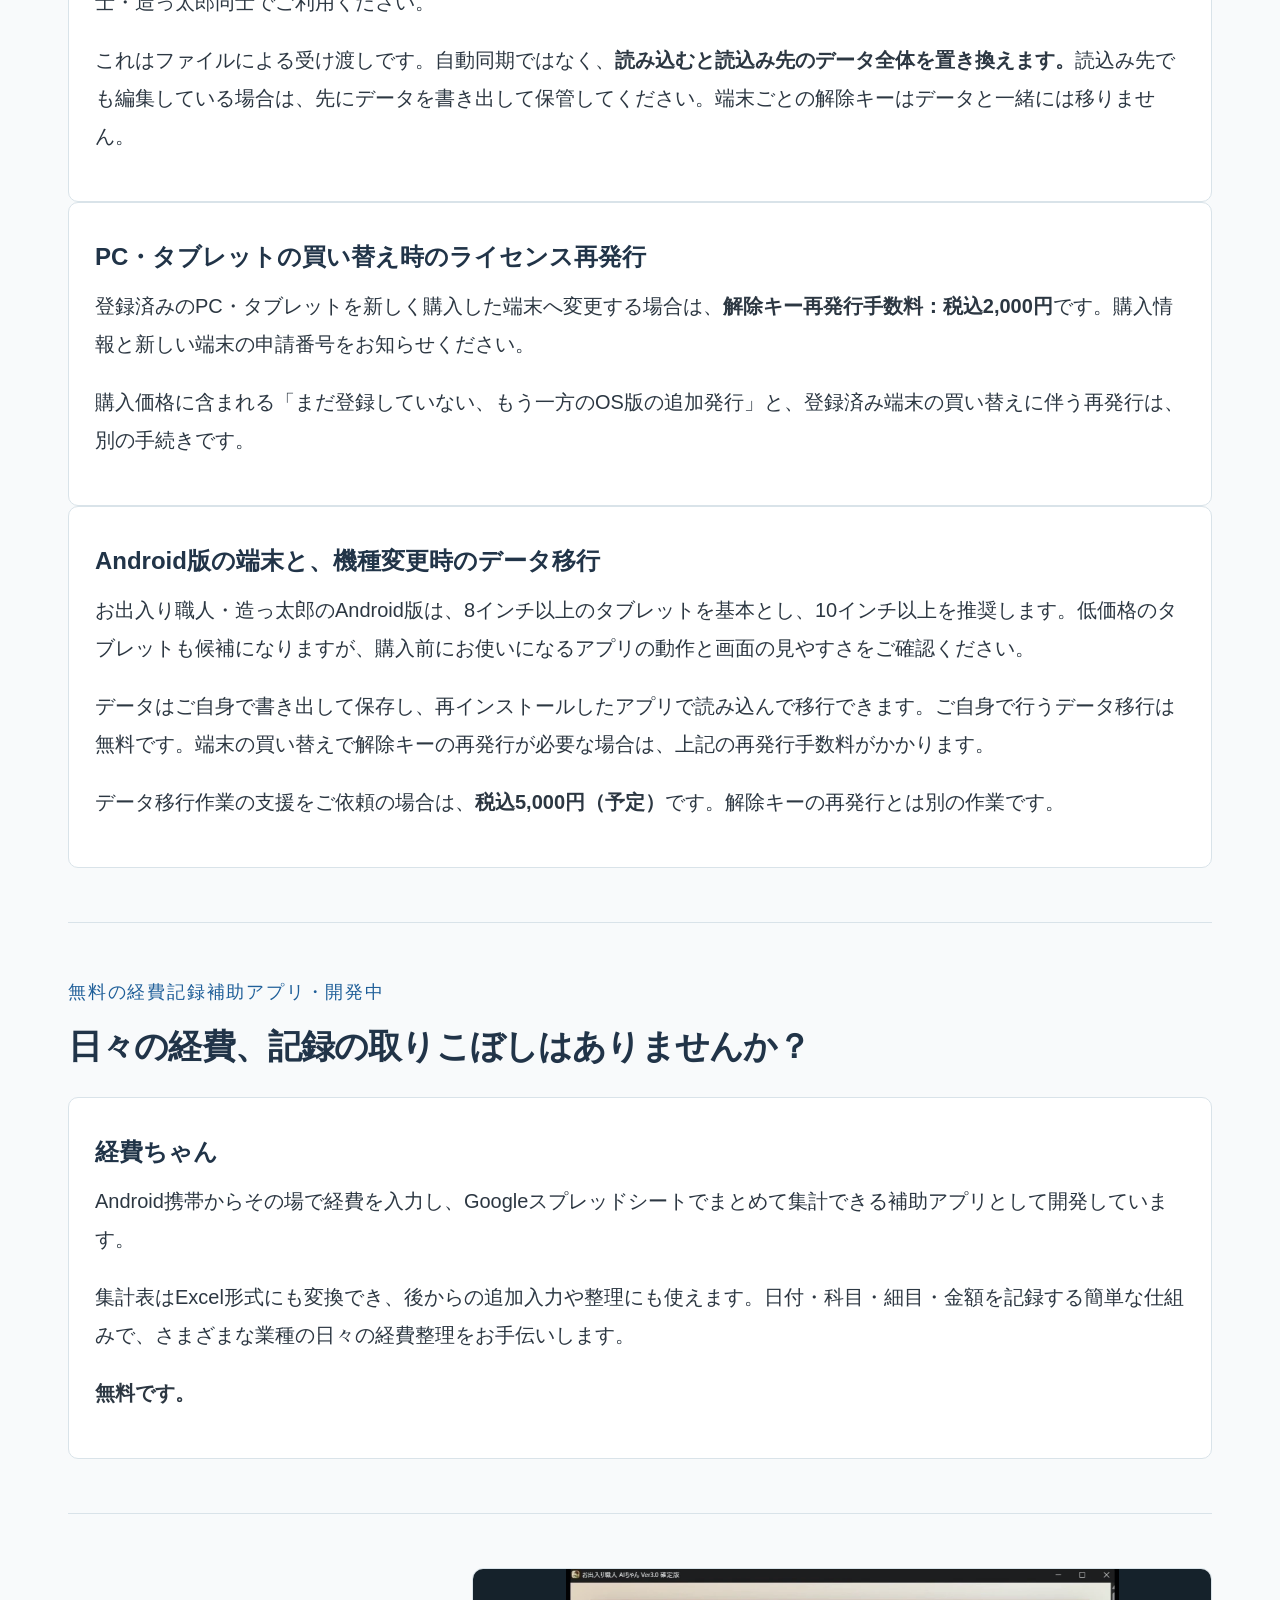
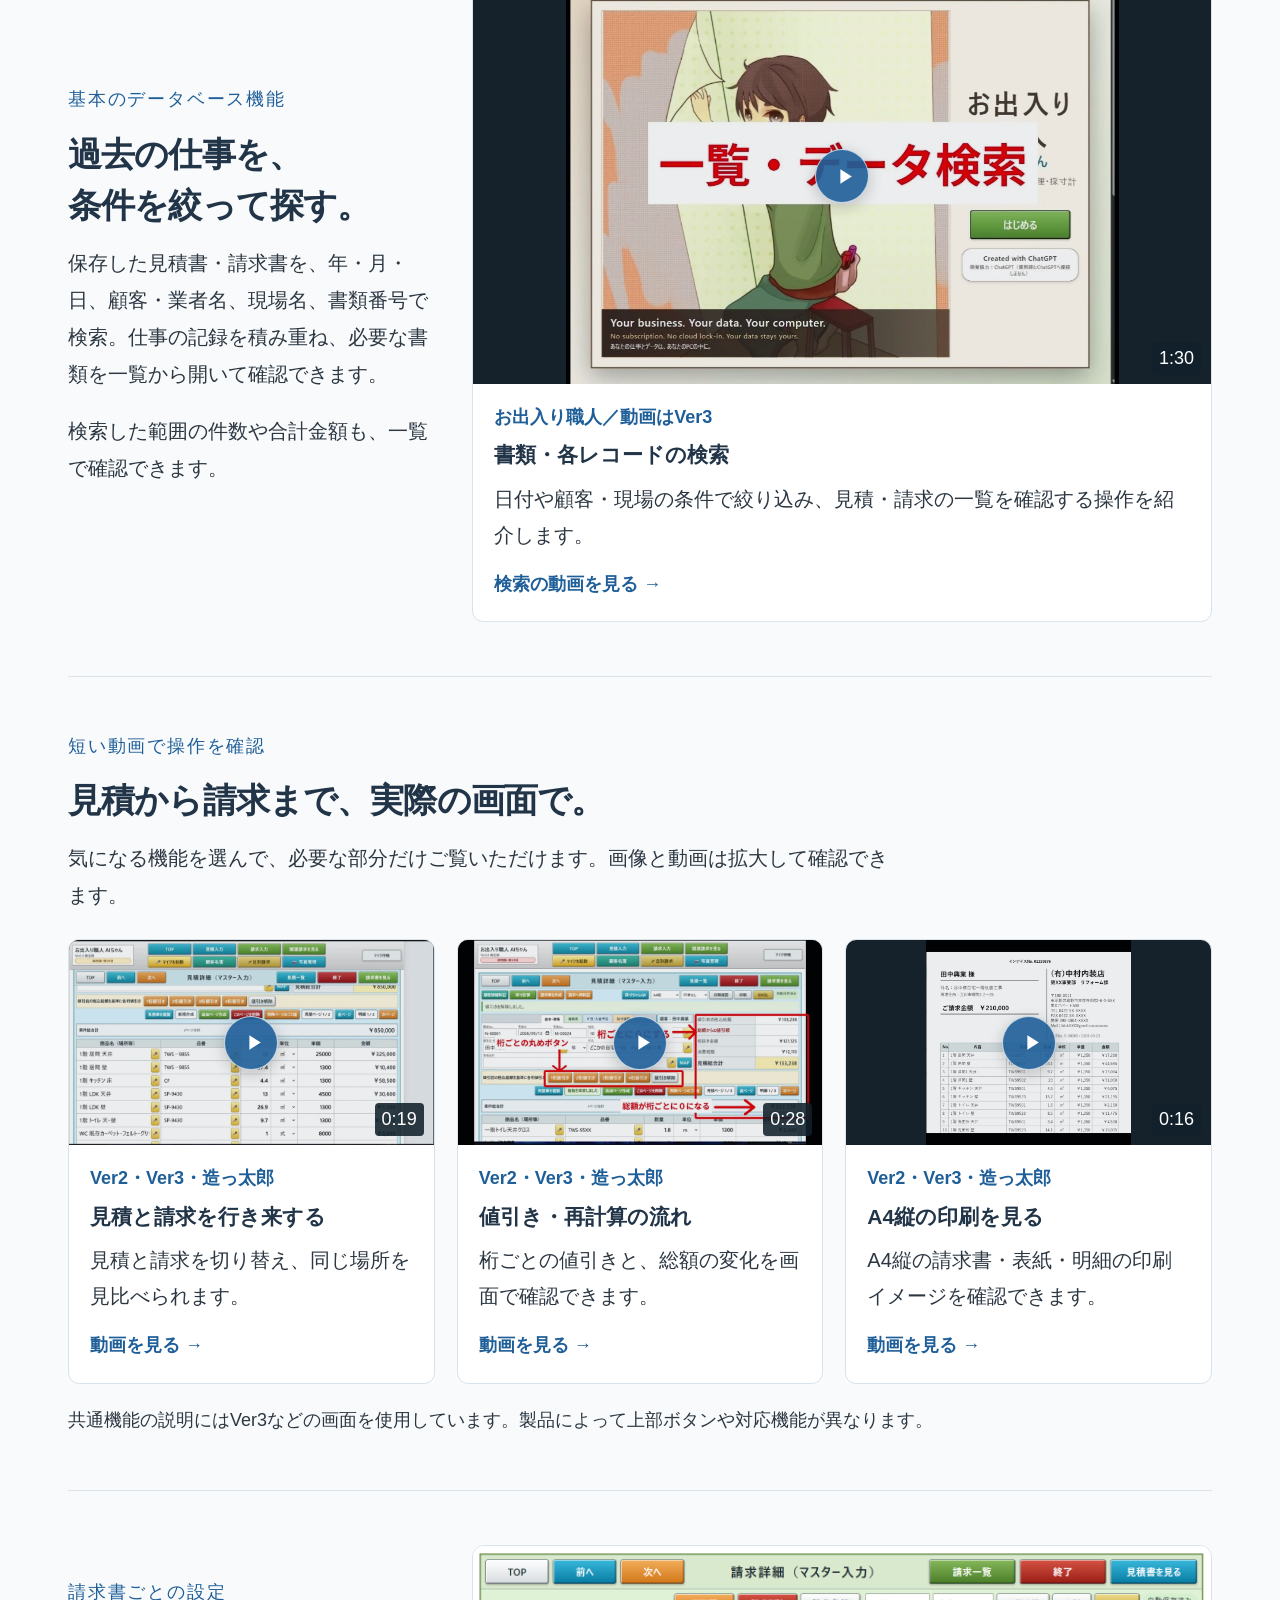
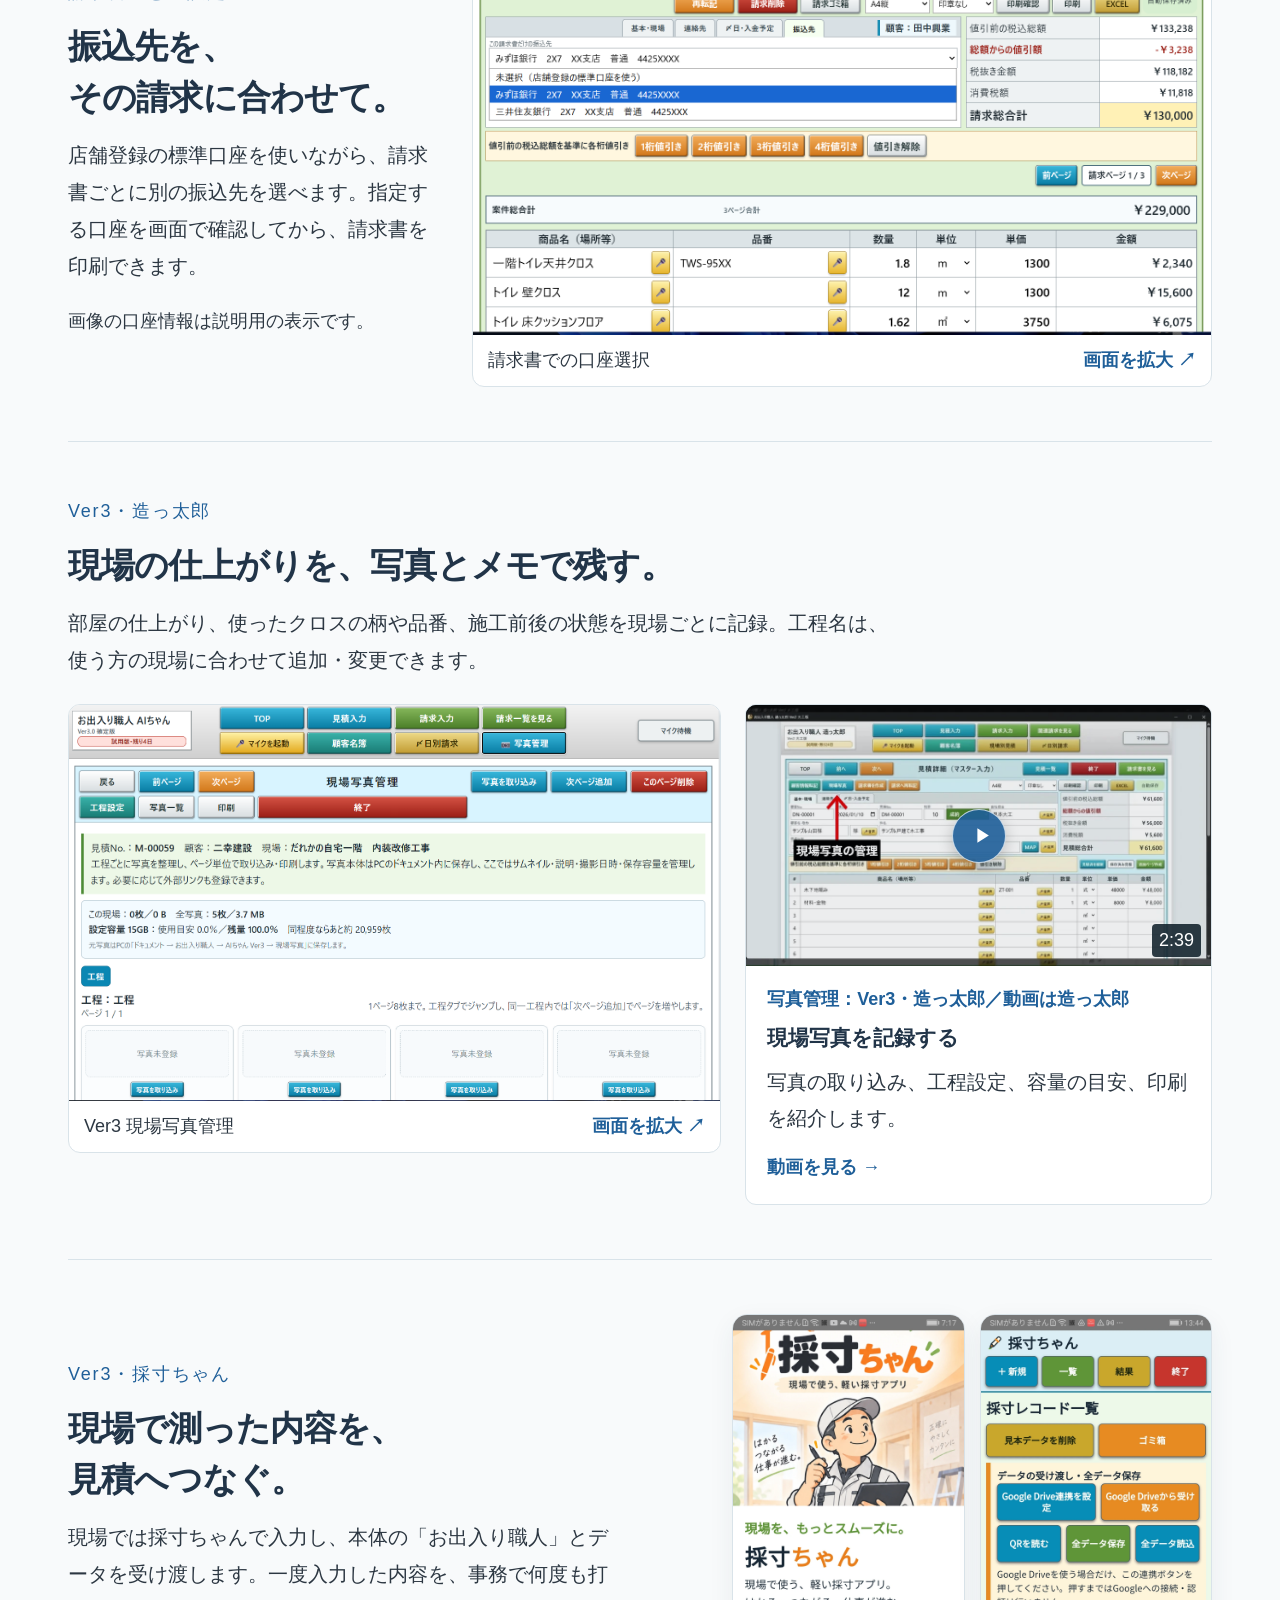
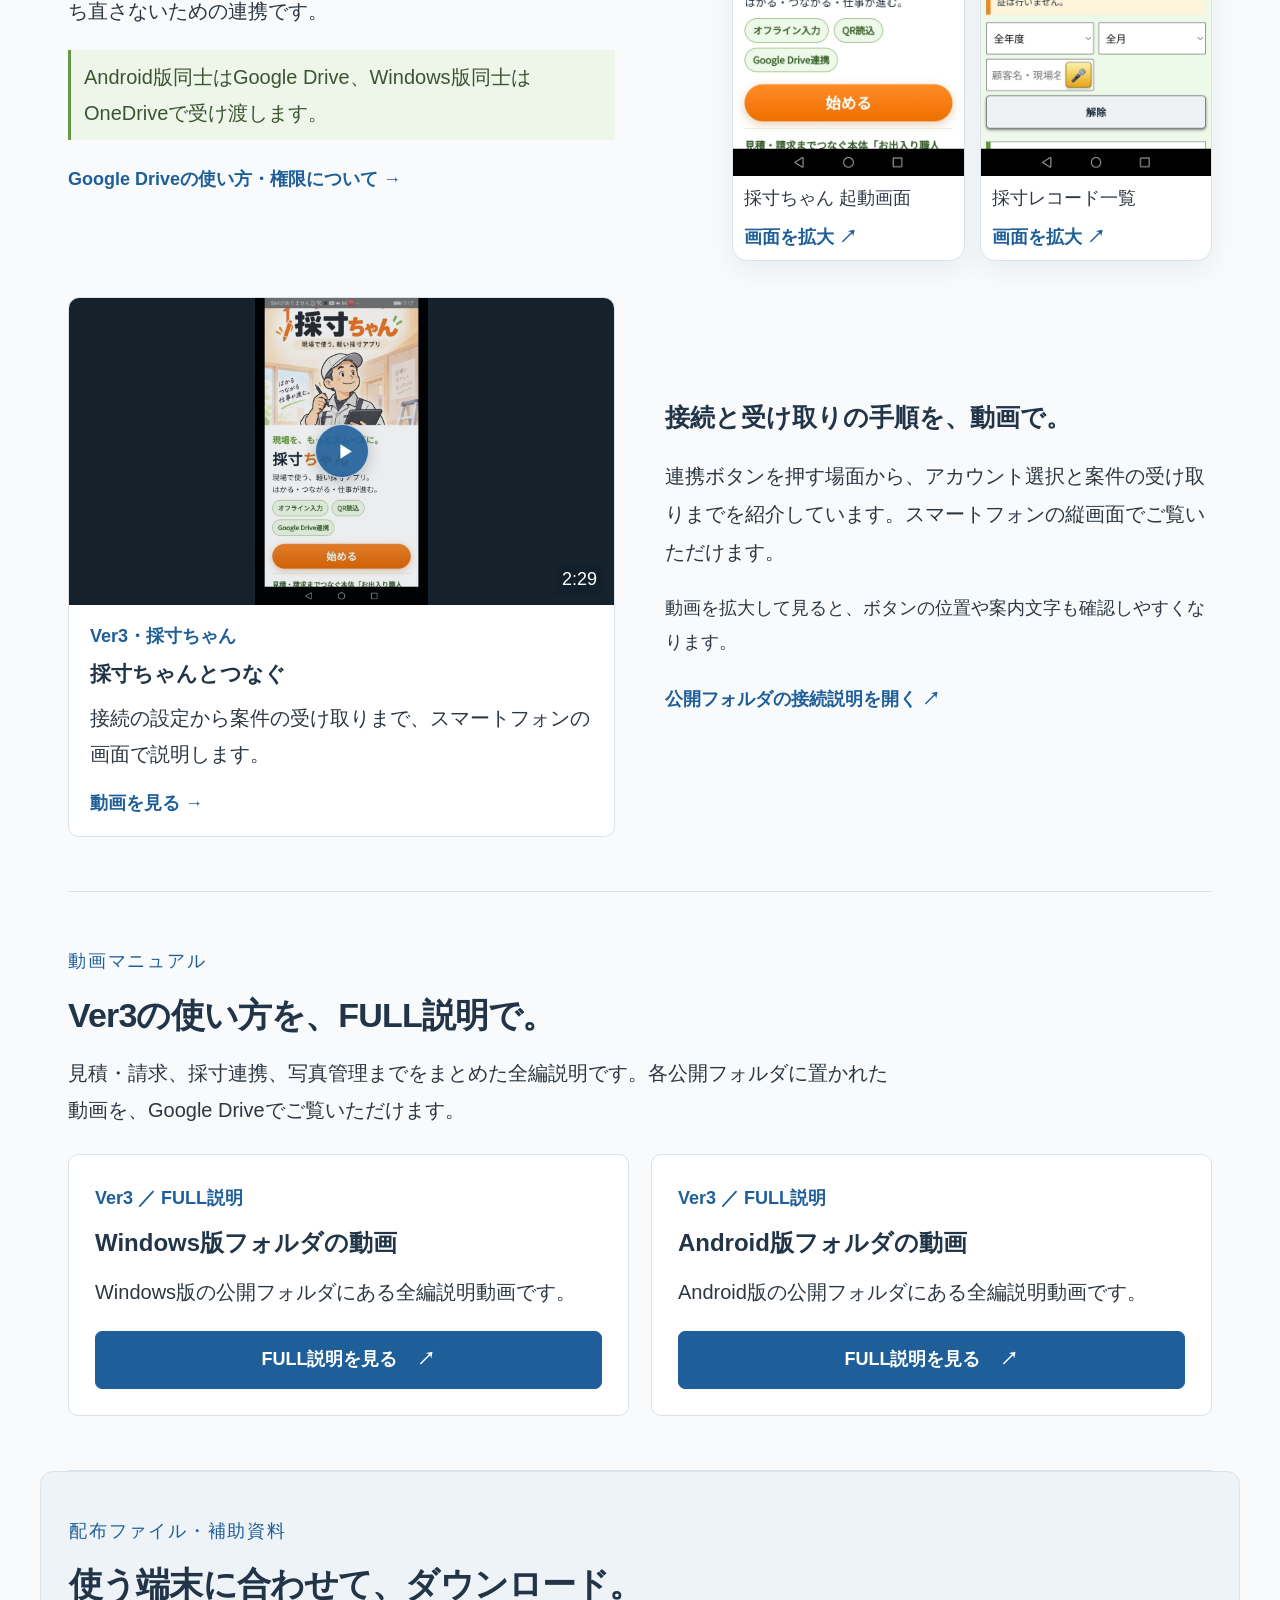
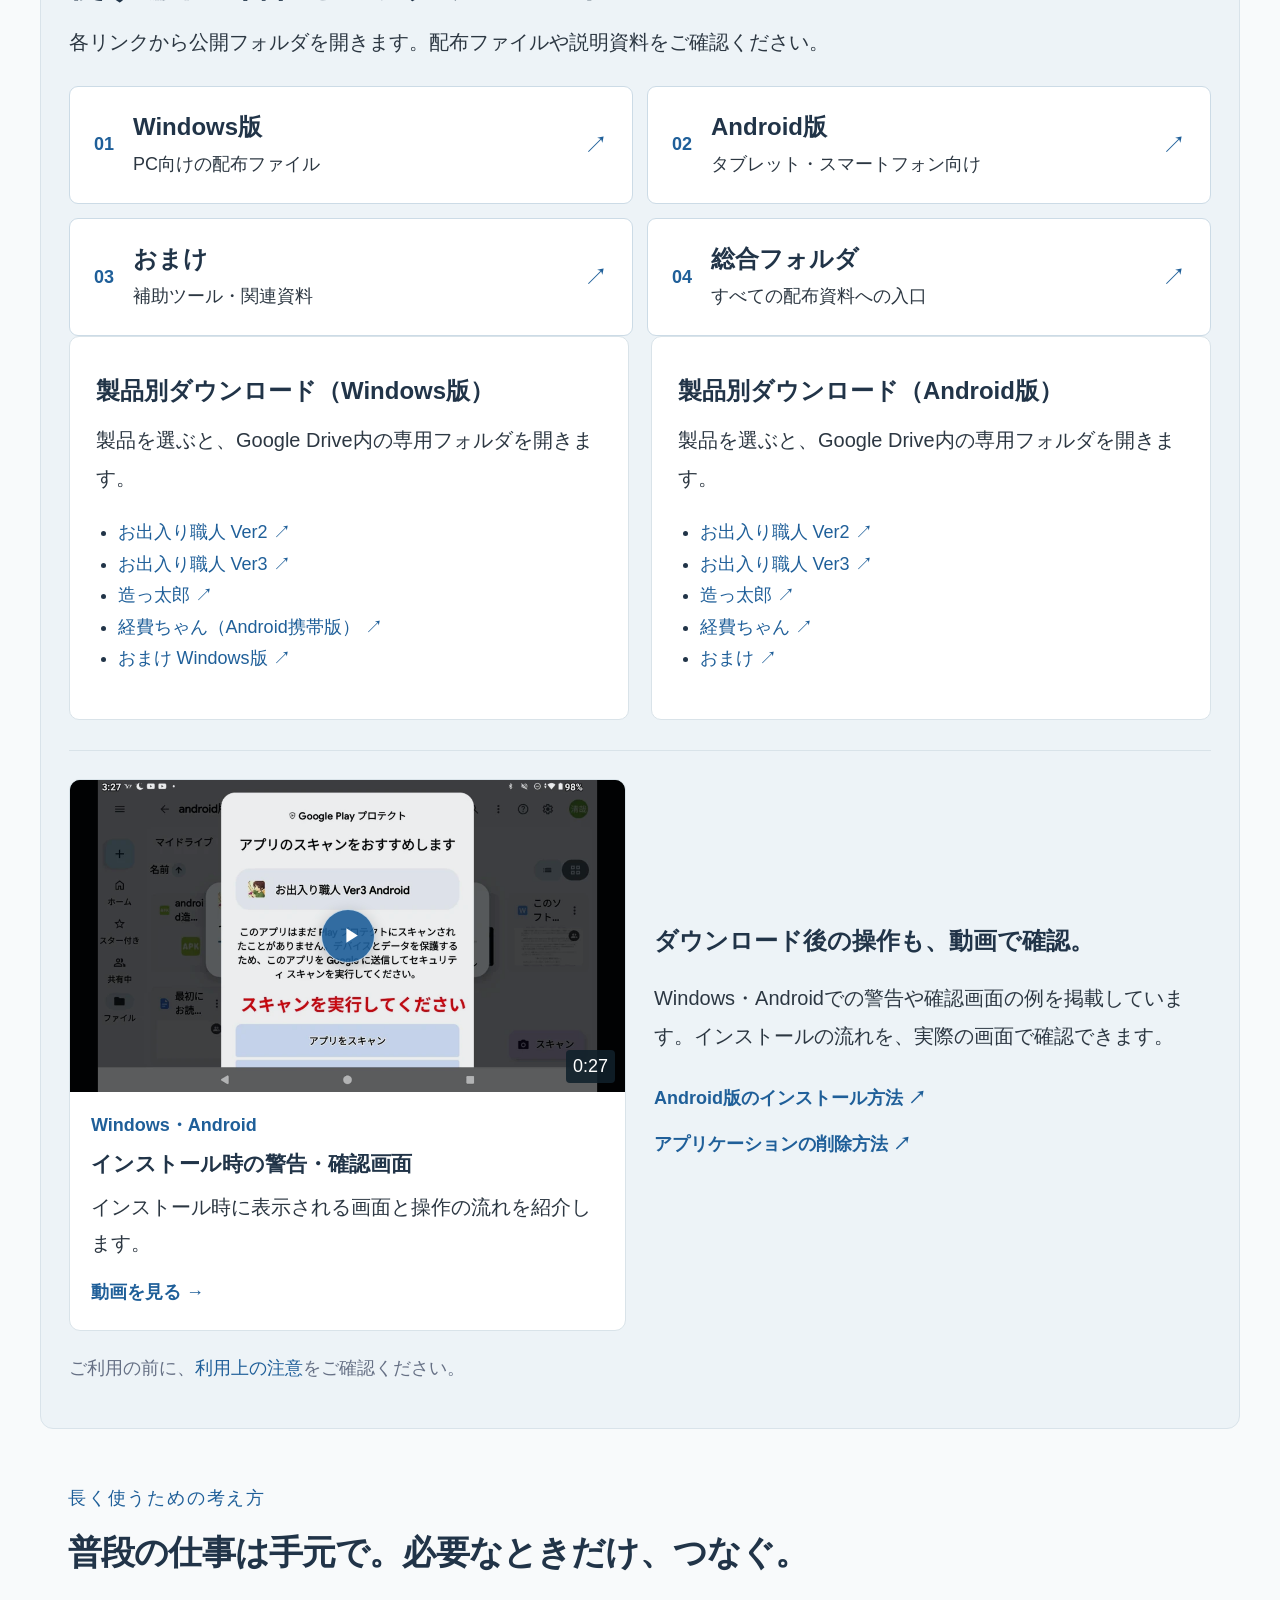
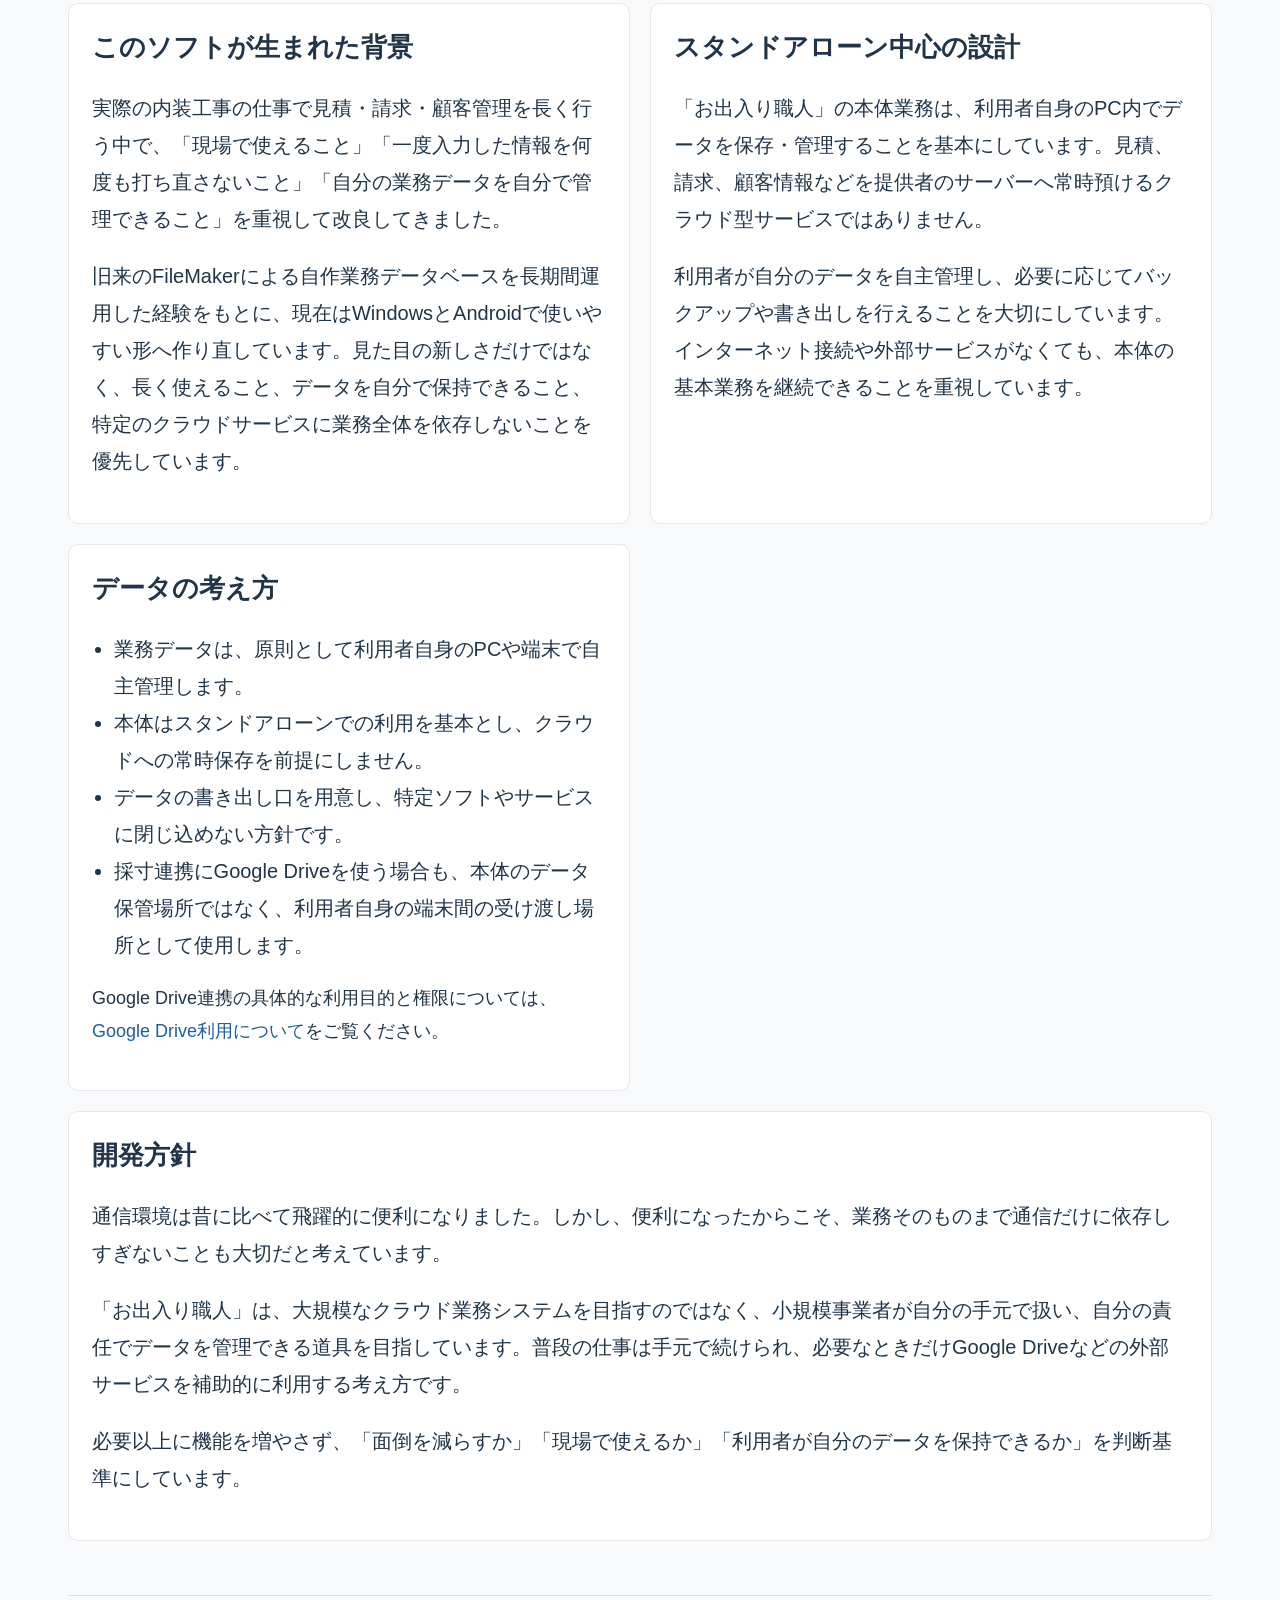
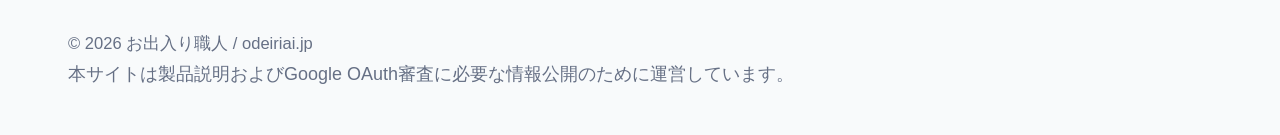
==== commit ff2e6cd9: "Update prices, Windows/Android data transfer and licence issuance terms" ====
--- a/index.html
+++ b/index.html
@@ -19,17 +19,35 @@
 <article class="product-item"><span class="product-tag green">現場で採寸</span><h3>採寸ちゃん</h3><p>現場で採寸内容を入力し、「お出入り職人」と受け渡すための補助アプリです。Google Driveは本体の保管庫ではなく、利用者自身の端末間で連携データを運ぶための「郵便屋さん」の役割として使います。</p><p class="product-detail"><strong>無料です。</strong></p><a class="text-link" href="#saisun">画面と接続動画を見る →</a></article>
 <article class="product-item"><span class="product-tag amber">大工・多業種向け</span><h3>造っ太郎</h3><p>見積・請求機能をベースに、現場写真の管理を加えた大工・多業種向けの派生版です。</p><a class="text-link" href="#photos">写真管理の動画を見る →</a></article></div></section>
 <section id="prices" class="media-section" aria-labelledby="prices-title">
-<div class="section-heading"><p class="eyebrow">正規登録・予定価格</p><h2 id="prices-title">まず使って、納得してから正規登録。</h2><p>ご自身の仕事に合うか、実際に使ってお確かめください。下記は検討中の予定価格です。正式な販売条件は確定後にご案内します。</p></div>
+<div class="section-heading"><p class="eyebrow">買い切り価格・ライセンス</p><h2 id="prices-title">まず使って、納得してから正規登録。</h2><p>ご自身の仕事に合うか、実際に使ってお確かめください。各製品の価格には、同じ製品の<strong>Windows版1台分・Android版1台分、合計2台分のライセンス</strong>が含まれます。</p></div>
 <div class="manual-grid">
-<article class="manual-card"><h3>お出入り職人 Ver3</h3><p><strong>税込29,800円（予定）</strong></p><p>基本業務に加え、採寸ちゃんとの連動・現場写真の管理に対応します。</p></article>
-<article class="manual-card"><h3>お出入り職人 Ver2</h3><p><strong>税込19,800円（予定）</strong></p><p>顧客管理、見積・請求などの基本業務を使いたい方向けです。</p></article>
-<article class="manual-card"><h3>造っ太郎</h3><p><strong>税込19,800円（予定）</strong></p><p>大工・多業種向け。見積・請求と現場写真の管理に対応します。</p></article>
+<article class="manual-card"><h3>お出入り職人 Ver3</h3><p><strong>税込14,800円（買い切り）</strong></p><p>基本業務に加え、採寸ちゃんとの連動・現場写真の管理に対応します。</p></article>
+<article class="manual-card"><h3>お出入り職人 Ver2</h3><p><strong>税込9,800円（買い切り）</strong></p><p>顧客管理、見積・請求などの基本業務を使いたい方向けです。</p></article>
+<article class="manual-card"><h3>造っ太郎</h3><p><strong>税込9,800円（買い切り）</strong></p><p>大工・多業種向け。見積・請求と現場写真の管理に対応します。</p></article>
 </div>
-<p>Windows版・Android版の予定価格は同額です。採寸ちゃん・経費ちゃんは無料です。</p>
+<p>採寸ちゃん・経費ちゃんは無料です。</p>
+<article id="licenses" class="manual-card"><h3>片方だけで登録しても、後からもう片方を追加できます。</h3>
+<p>Windows版とAndroid版には、<strong>それぞれの端末専用の解除キー</strong>を発行します。お使いのアプリに表示される「申請番号」をお知らせください。</p>
+<ul>
+<li><strong>両方をお持ちの場合：</strong>登録申請時にWindows端末・Android端末それぞれの申請番号をお送りください。各端末用の解除キーを1本ずつ、合計2本発行します。</li>
+<li><strong>片方だけをお持ちの場合：</strong>その端末の申請番号1つで登録できます。両方を同時に用意する必要はありません。</li>
+<li><strong>後からもう一方のOS版を使う場合：</strong>未登録のWindows版またはAndroid版をインストールした後、購入情報と追加する端末の申請番号をお知らせください。購入価格に含まれるもう1台分の解除キーを発行します。</li>
+</ul>
+<p>ライセンスは製品ごとです。お出入り職人Ver2・Ver3・造っ太郎の間で共用するものではありません。</p>
+</article>
+<article id="data-transfer" class="manual-card"><h3>Windows版とAndroid版で、データを相互に読み書きできます。</h3>
+<p>同じアプリ同士で、Windows版から書き出したデータをAndroid版へ、Android版から書き出したデータをWindows版へ読み込めます。たとえば、PCで作った見積をタブレットで修正し、PCへ戻して続けて作業できます。</p>
+<p>受け渡しには、両方の端末で相互読書き対応版を使い、アプリから書き出した<strong>移行用JSON、またはデータ一式ZIP</strong>を「移行用データ読込み」で指定してください。Ver3・造っ太郎では、保存済みの元写真も含めて移せます。Ver2同士・Ver3同士・造っ太郎同士でご利用ください。</p>
+<p>これはファイルによる受け渡しです。自動同期ではなく、<strong>読み込むと読込み先のデータ全体を置き換えます。</strong>読込み先でも編集している場合は、先にデータを書き出して保管してください。端末ごとの解除キーはデータと一緒には移りません。</p>
+</article>
+<article id="license-reissue" class="manual-card"><h3>PC・タブレットの買い替え時のライセンス再発行</h3>
+<p>登録済みのPC・タブレットを新しく購入した端末へ変更する場合は、<strong>解除キー再発行手数料：税込2,000円</strong>です。購入情報と新しい端末の申請番号をお知らせください。</p>
+<p>購入価格に含まれる「まだ登録していない、もう一方のOS版の追加発行」と、登録済み端末の買い替えに伴う再発行は、別の手続きです。</p>
+</article>
 <article class="manual-card"><h3>Android版の端末と、機種変更時のデータ移行</h3>
 <p>お出入り職人・造っ太郎のAndroid版は、8インチ以上のタブレットを基本とし、10インチ以上を推奨します。低価格のタブレットも候補になりますが、購入前にお使いになるアプリの動作と画面の見やすさをご確認ください。</p>
-<p>データはご自身で書き出して保存し、再インストールしたアプリで読み込んで移行できます。ご自身で行うデータ移行は無料です。</p>
-<p>移行作業の支援をご依頼の場合は、<strong>税込5,000円（予定）</strong>です。</p>
+<p>データはご自身で書き出して保存し、再インストールしたアプリで読み込んで移行できます。ご自身で行うデータ移行は無料です。端末の買い替えで解除キーの再発行が必要な場合は、上記の再発行手数料がかかります。</p>
+<p>データ移行作業の支援をご依頼の場合は、<strong>税込5,000円（予定）</strong>です。解除キーの再発行とは別の作業です。</p>
 </article></section>
 <section id="keihi" class="media-section" aria-labelledby="keihi-title">
 <div class="section-heading"><p class="eyebrow">無料の経費記録補助アプリ・開発中</p><h2 id="keihi-title">日々の経費、記録の取りこぼしはありませんか？</h2></div>
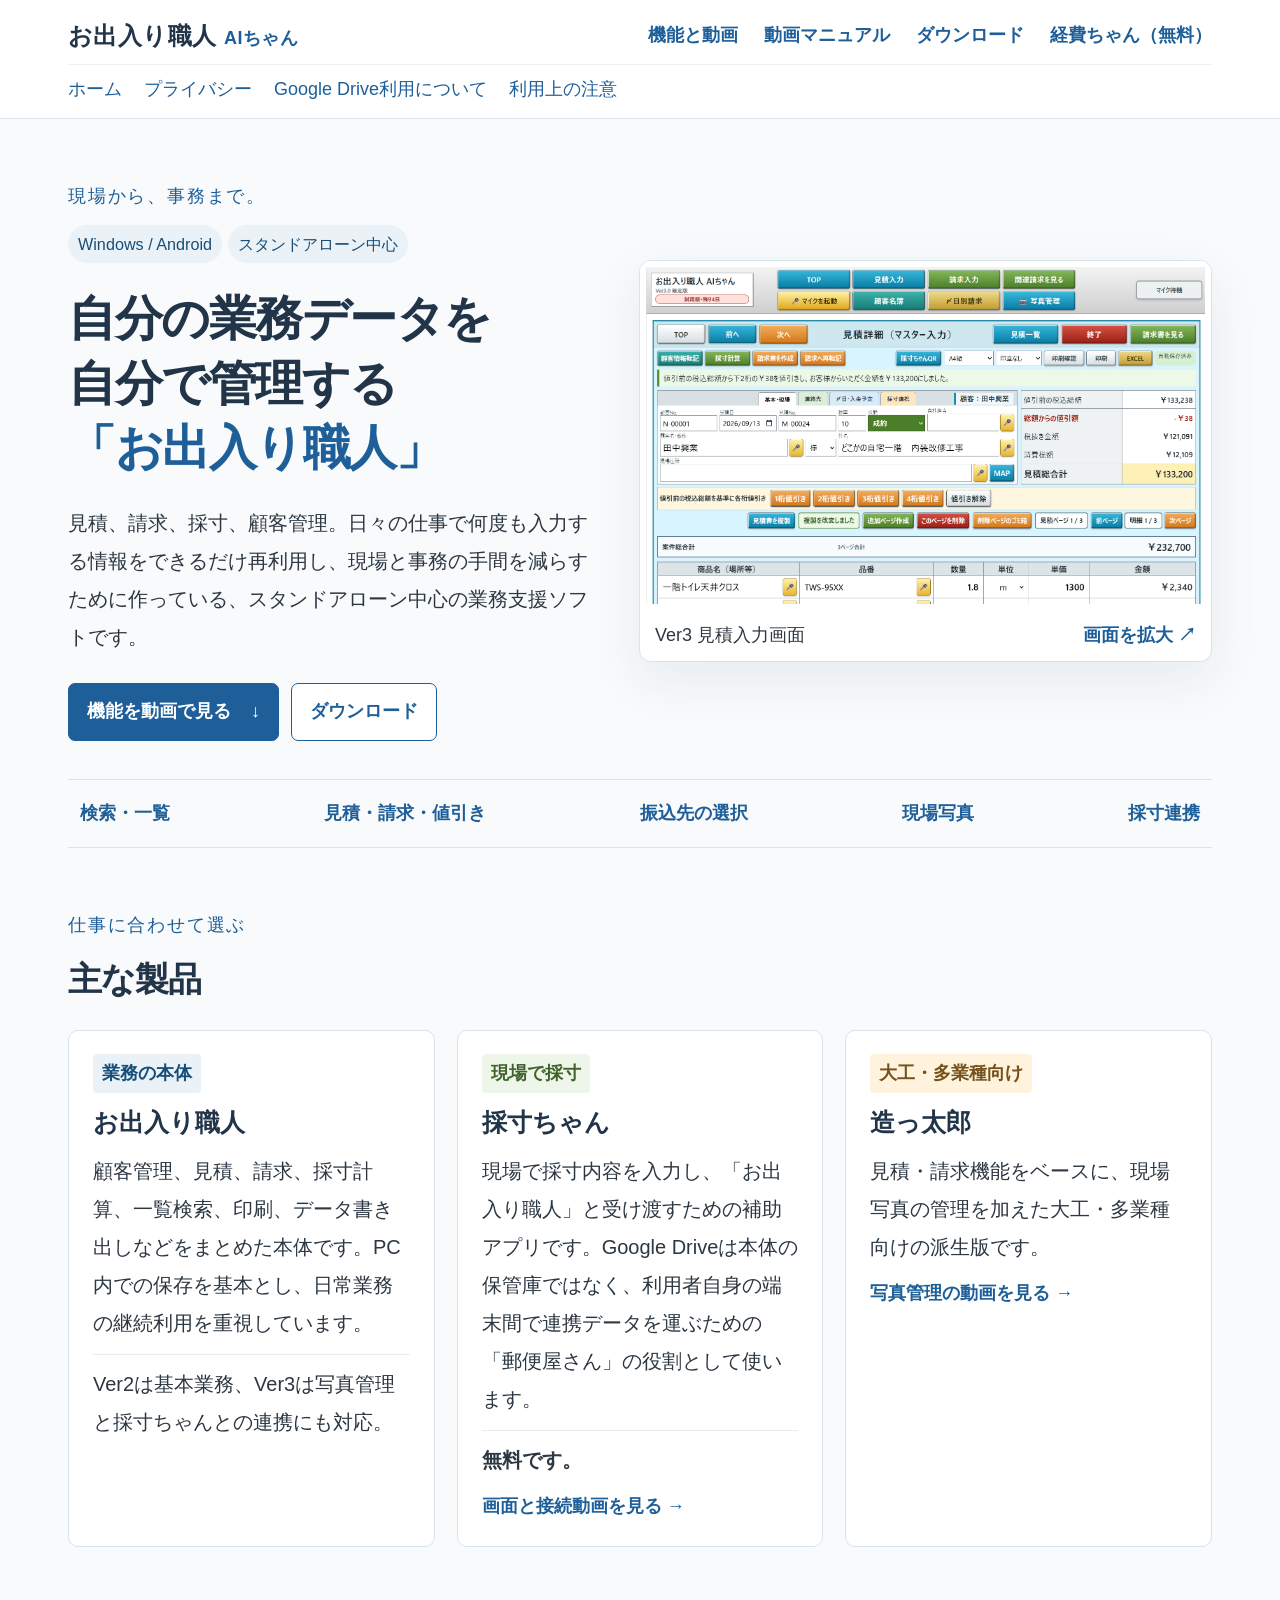
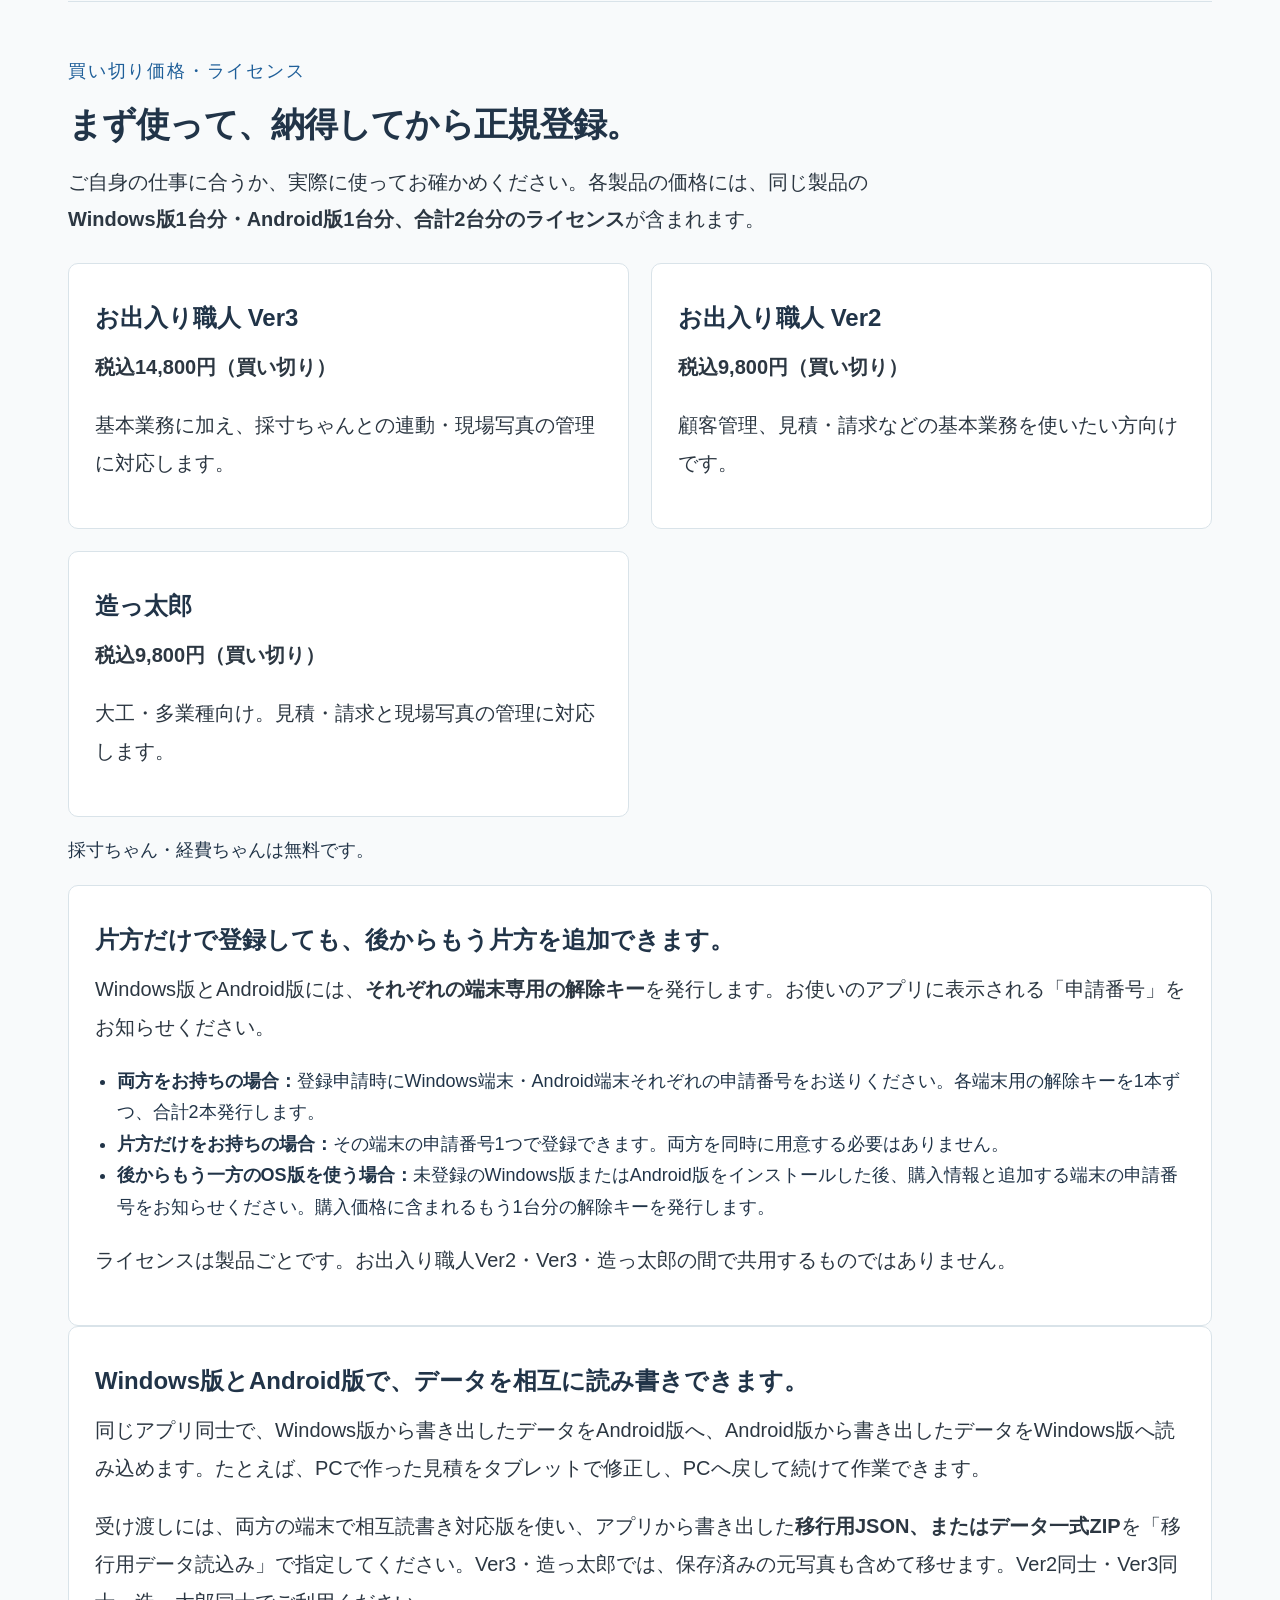
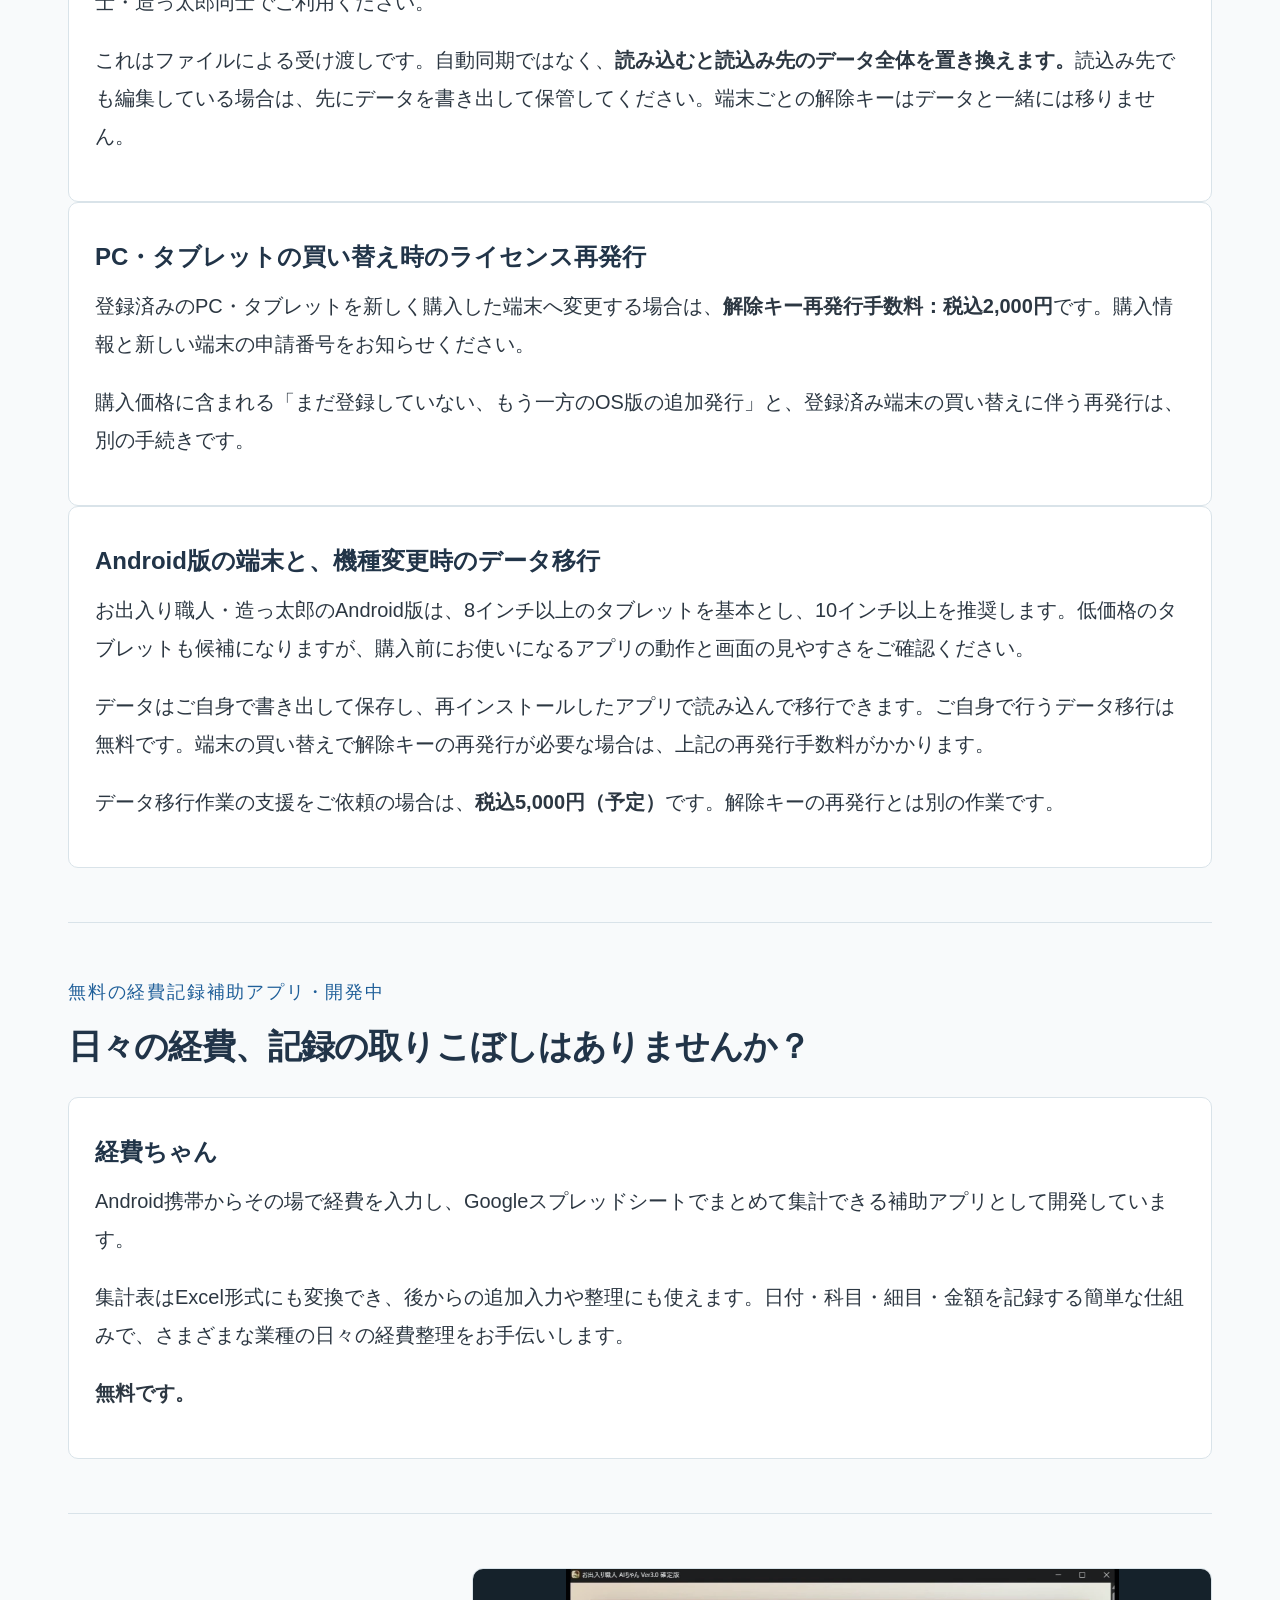
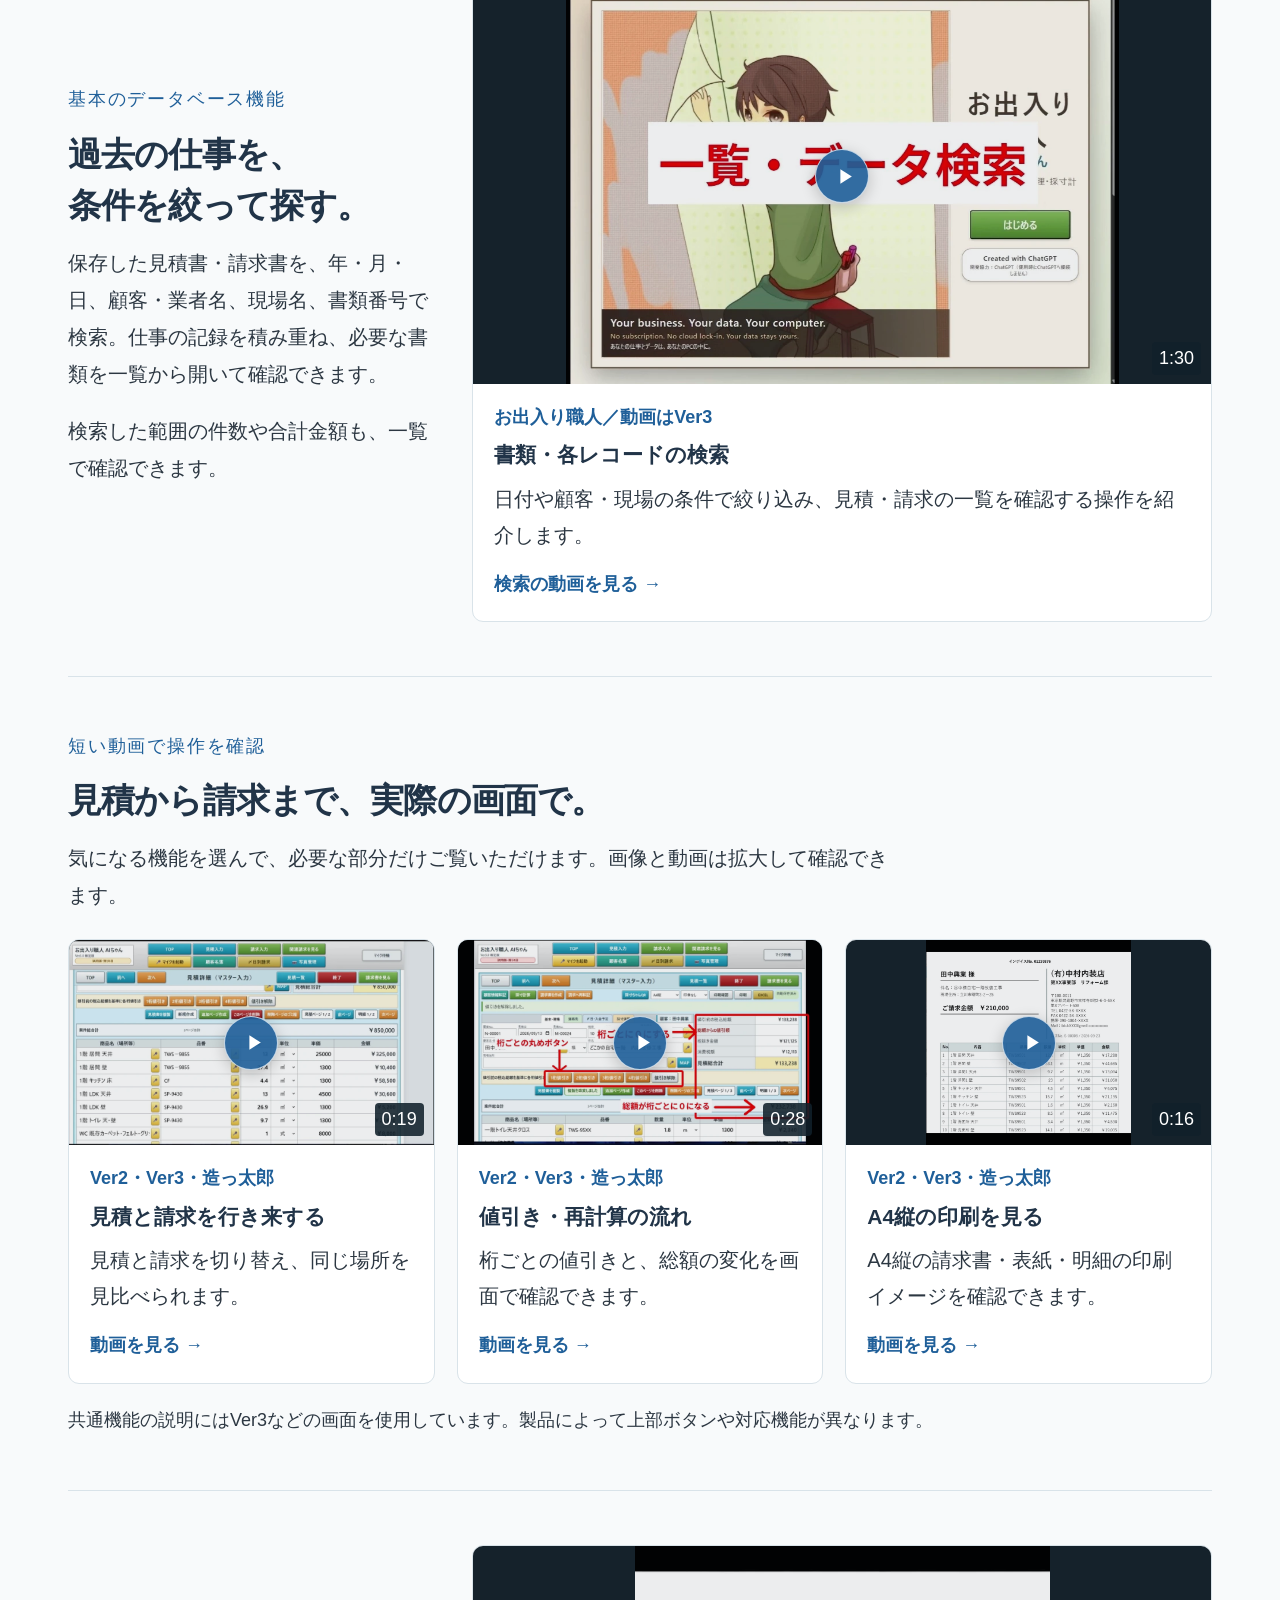
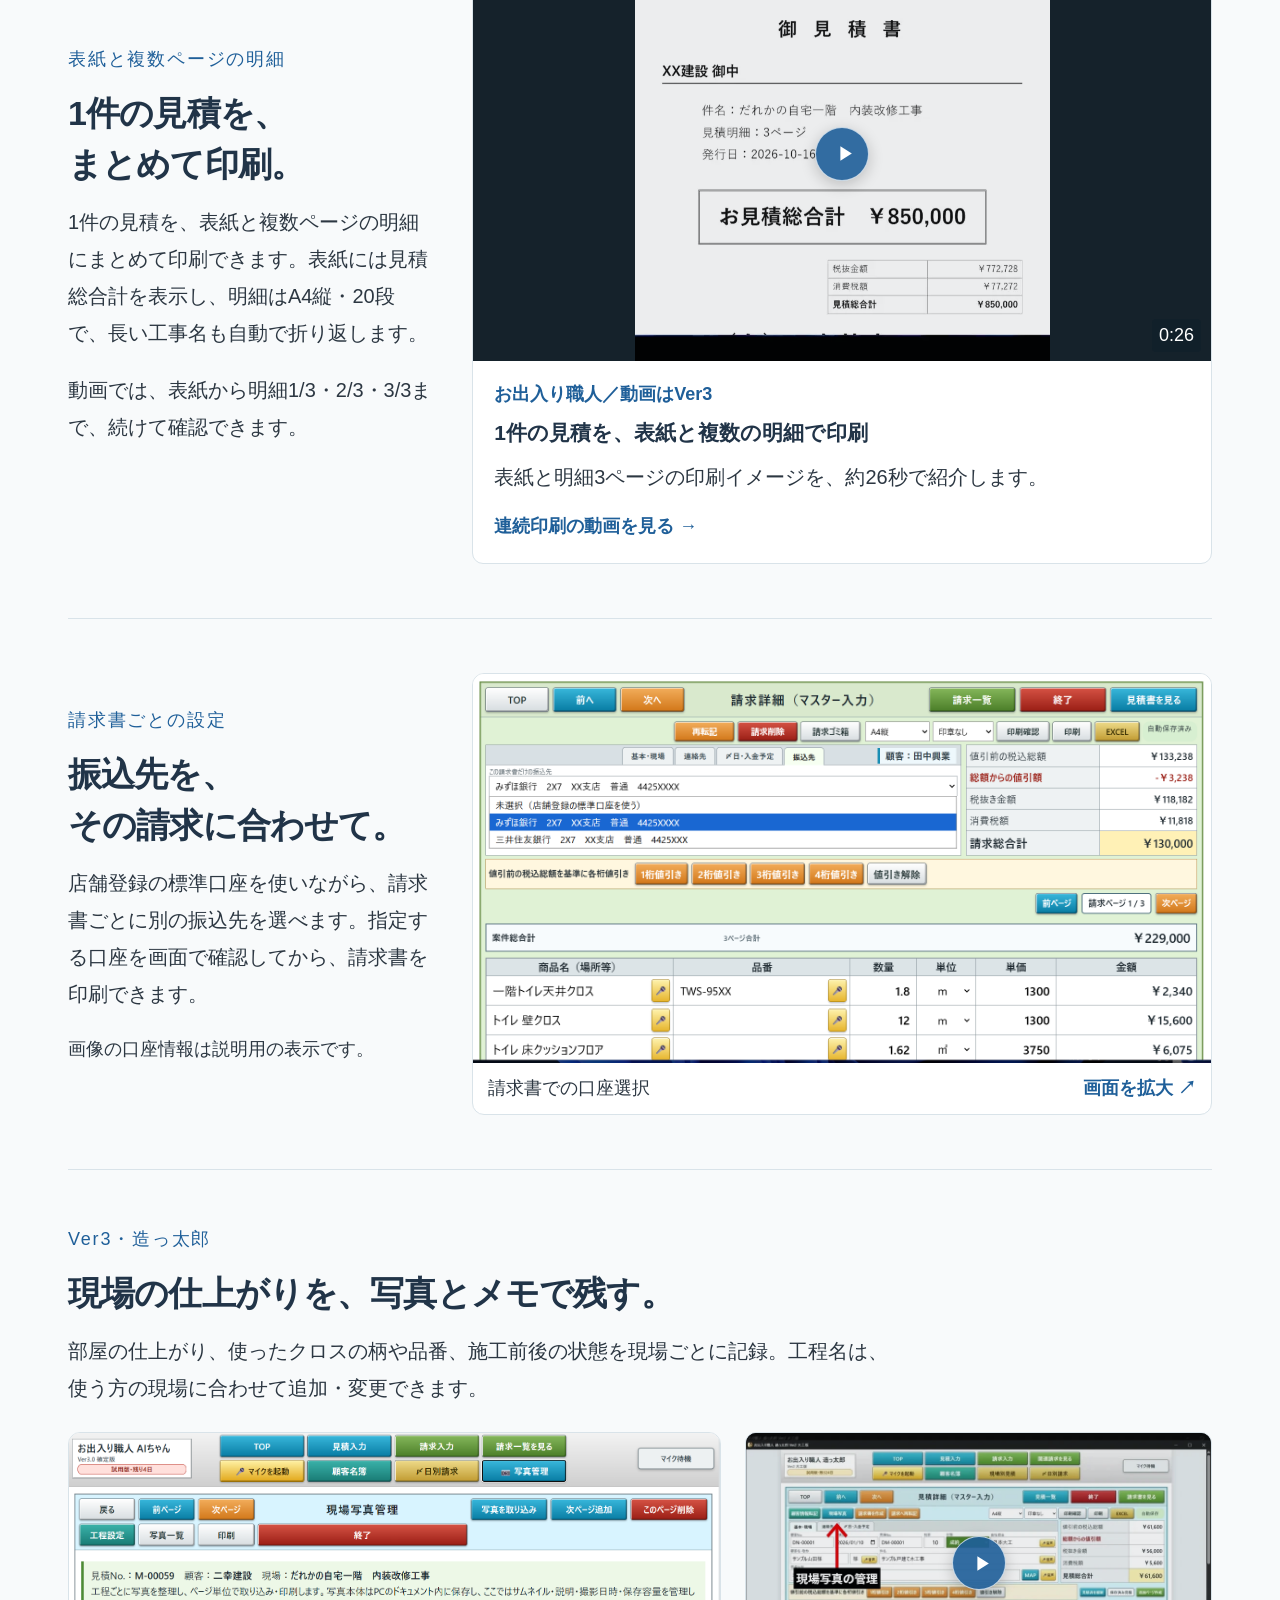
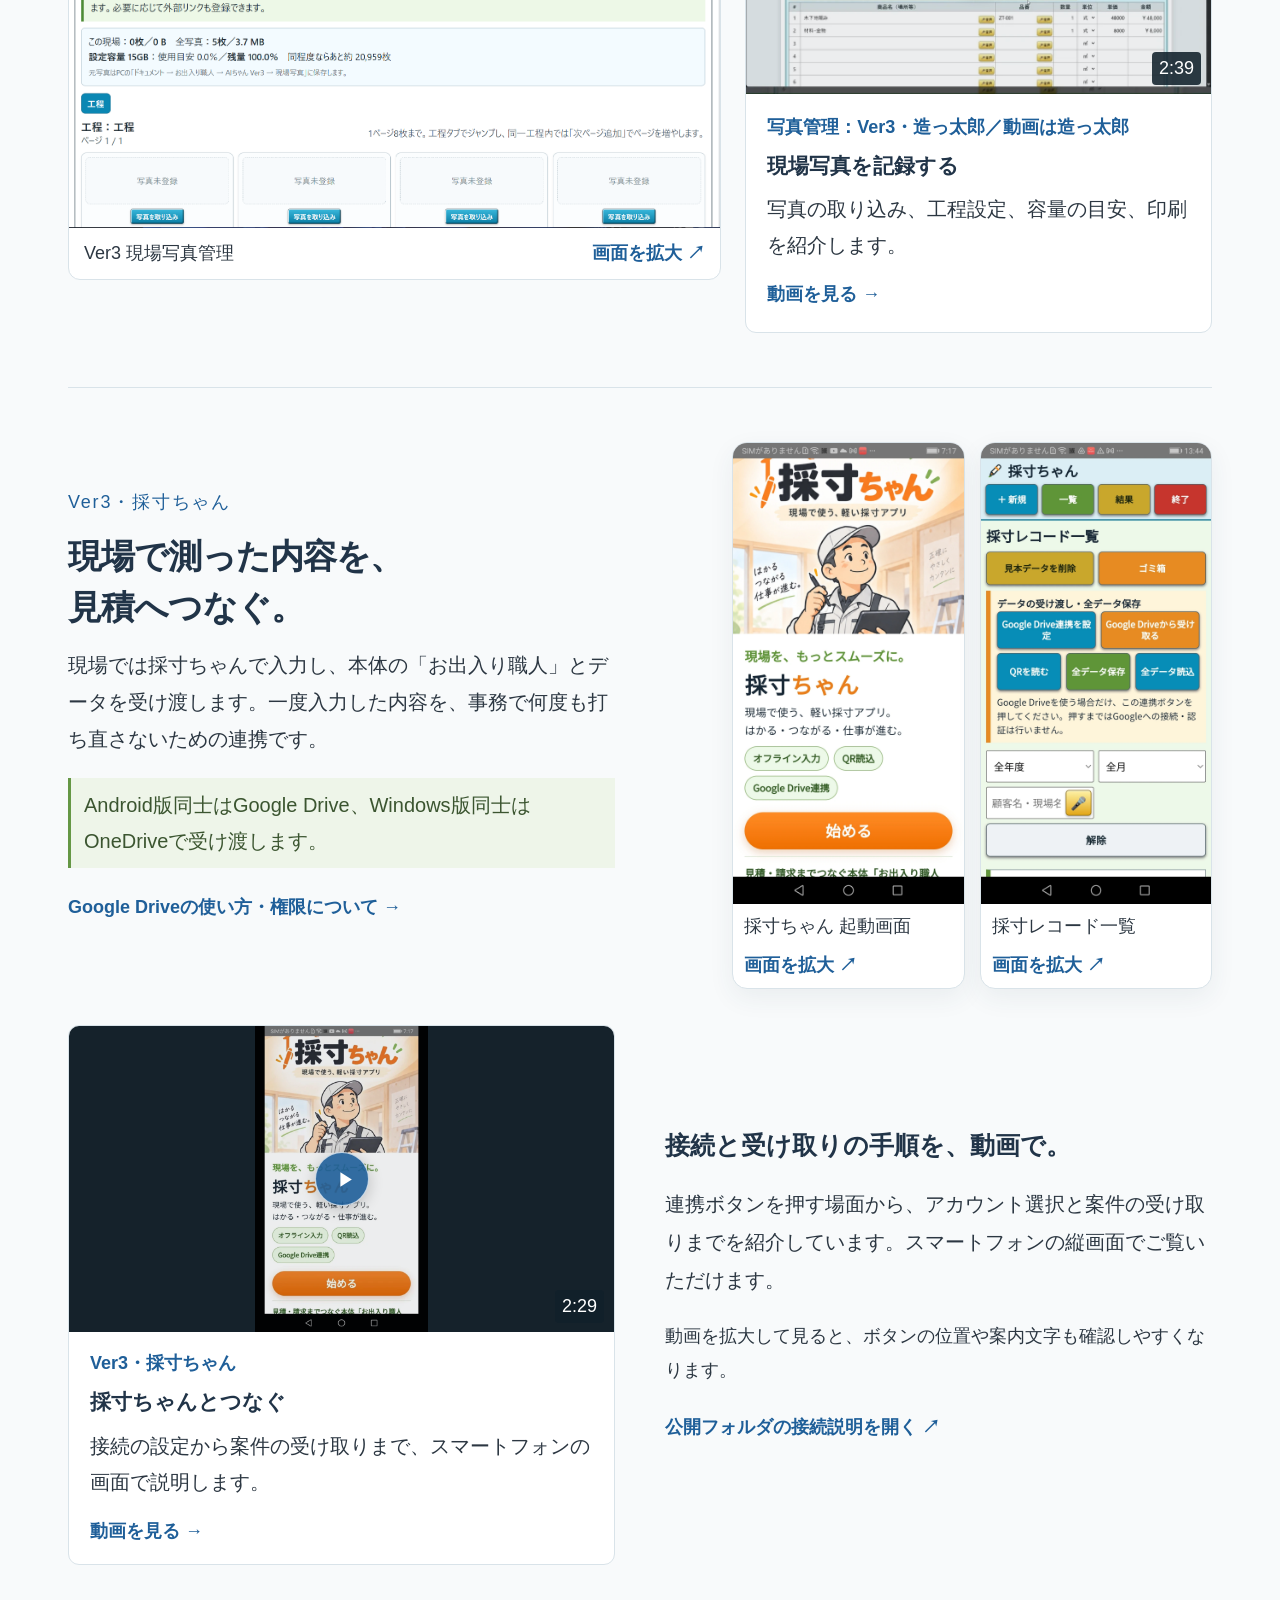
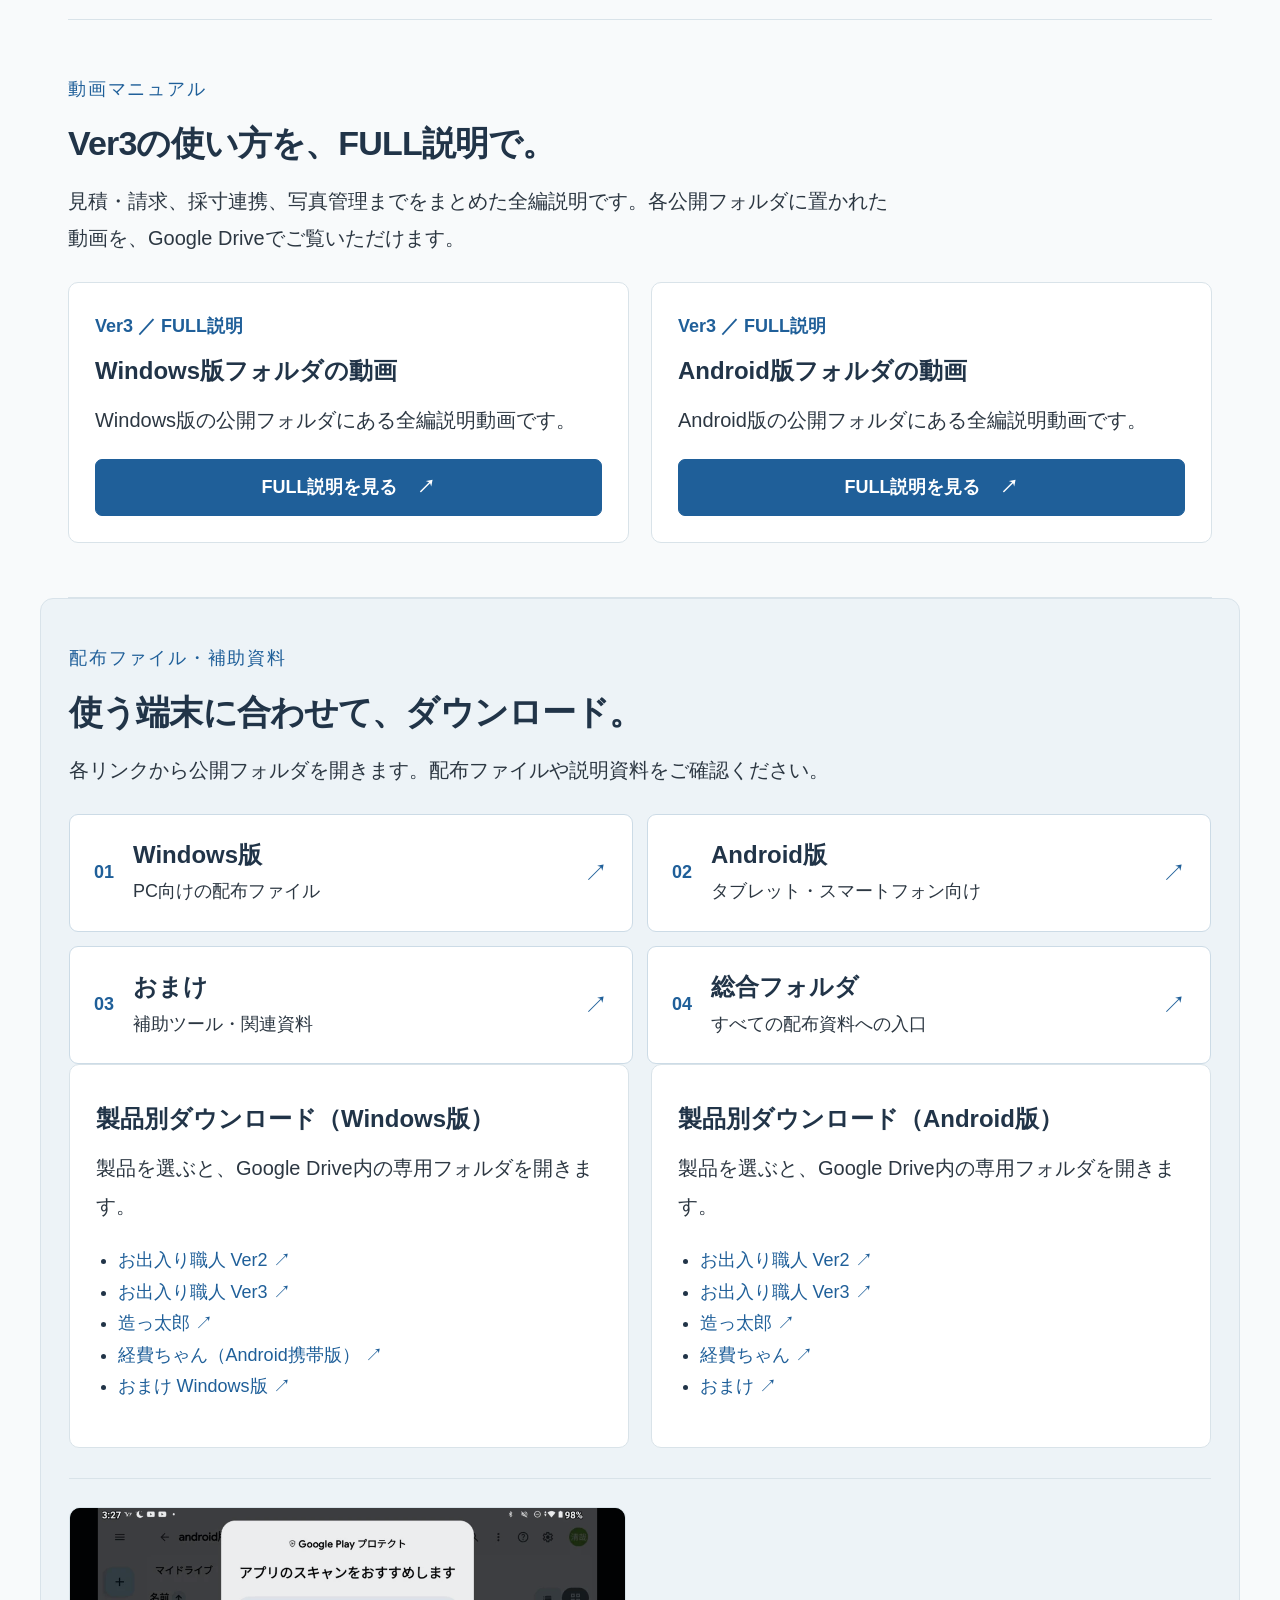
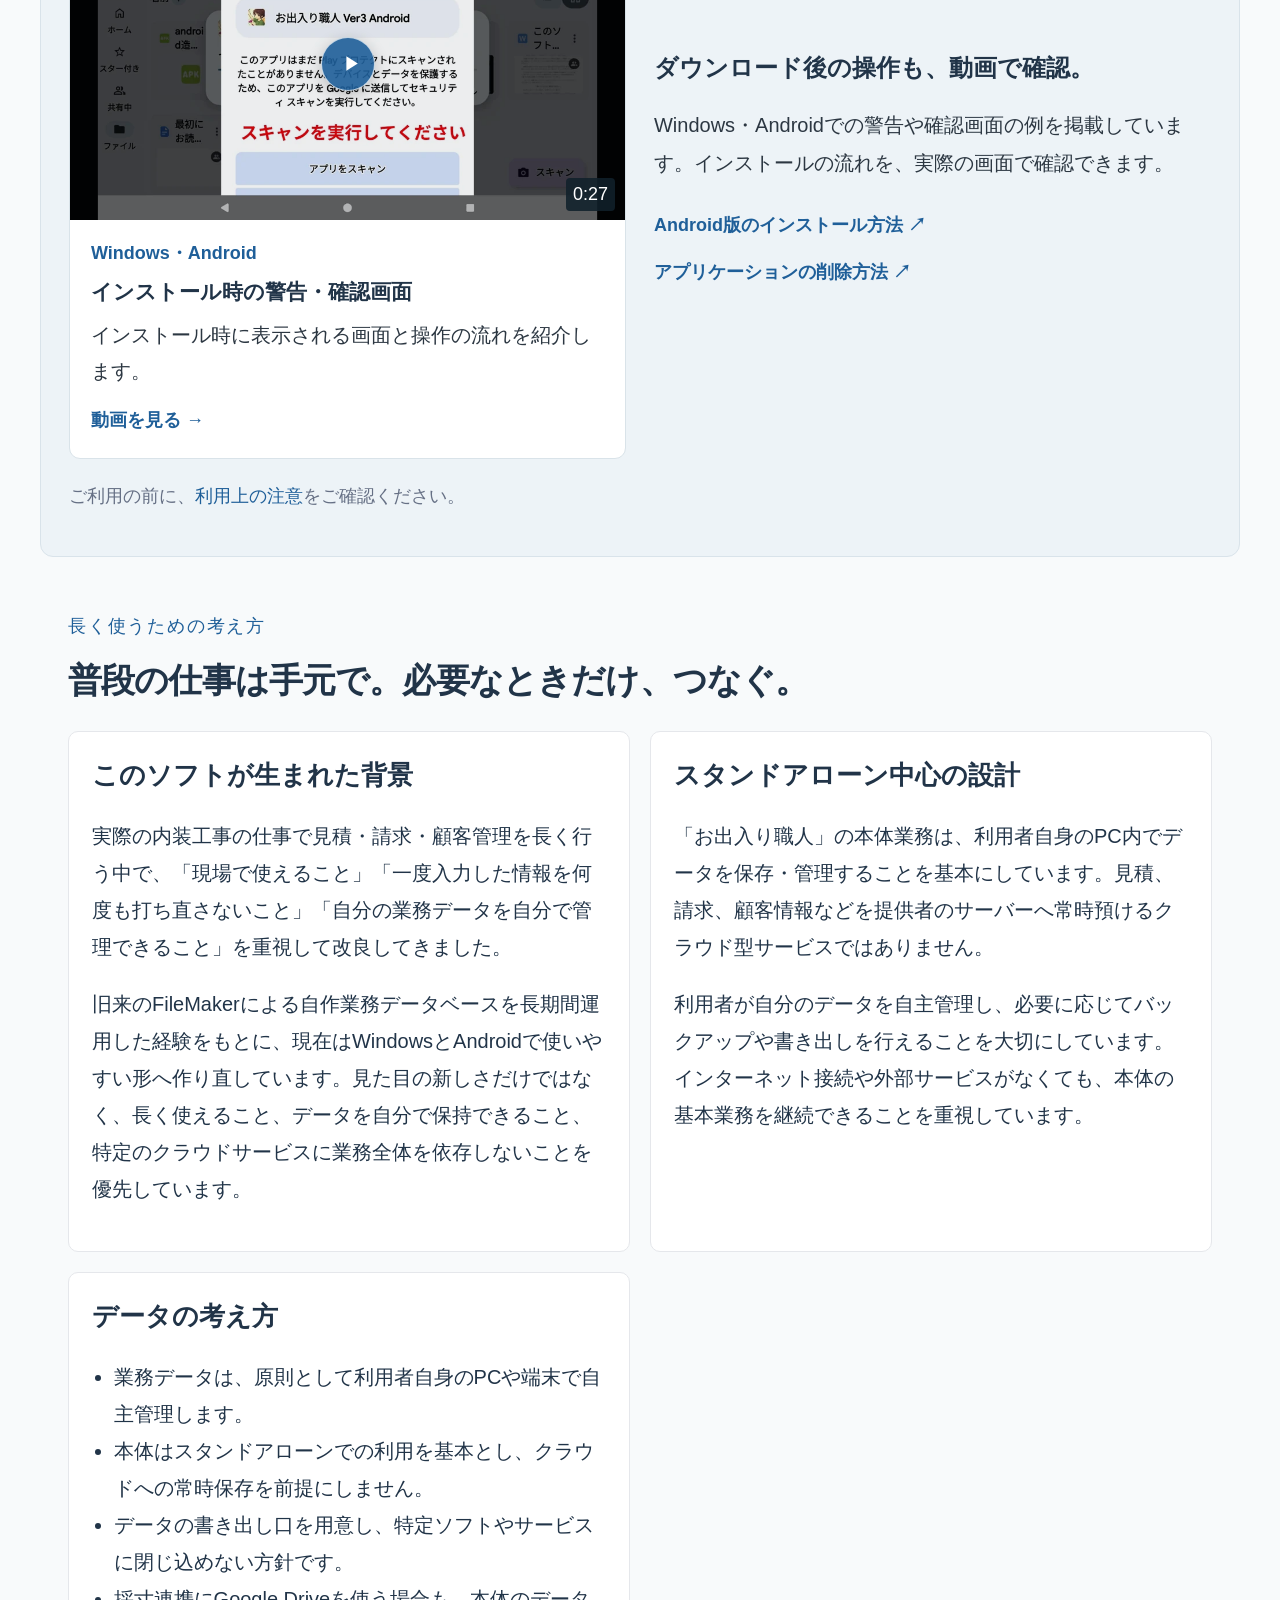
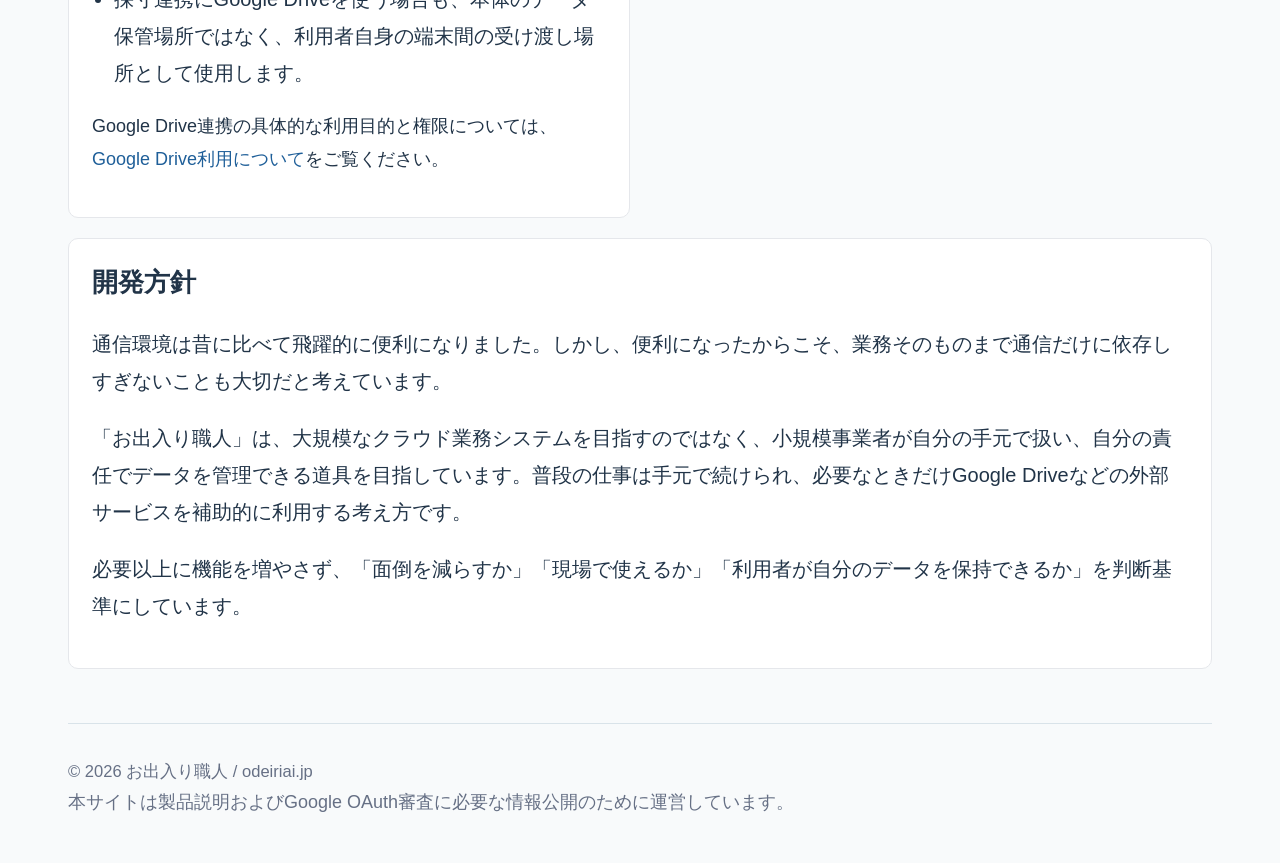
==== commit 8a654a91: "Add full multiple-page quotation printing demonstration" ====
--- a/index.html
+++ b/index.html
@@ -60,6 +60,10 @@
 <section id="features" class="media-section" aria-labelledby="features-title"><div class="section-heading"><p class="eyebrow">短い動画で操作を確認</p><h2 id="features-title">見積から請求まで、実際の画面で。</h2><p>気になる機能を選んで、必要な部分だけご覧いただけます。画像と動画は拡大して確認できます。</p></div>
 <div class="video-grid"><article class="video-card"><a class="video-preview" href="/assets/media/compare.mp4" data-video data-title="見積と請求を行き来する" data-product="Ver2・Ver3・造っ太郎" data-orientation="landscape"><img src="/assets/media/compare-poster.webp" alt="見積と請求を行き来するの動画" loading="lazy" decoding="async"><span class="play-circle" aria-hidden="true"><svg viewBox="0 0 24 24"><path d="m9 5 11 7-11 7z"/></svg></span><span class="video-time">0:19</span><span class="sr-only">動画を再生</span></a><div class="video-copy"><p class="product-label">Ver2・Ver3・造っ太郎</p><h3>見積と請求を行き来する</h3><p>見積と請求を切り替え、同じ場所を見比べられます。</p><a class="text-link" href="/assets/media/compare.mp4" data-video data-title="見積と請求を行き来する" data-product="Ver2・Ver3・造っ太郎" data-orientation="landscape">動画を見る <span aria-hidden="true">→</span></a></div></article><article class="video-card"><a class="video-preview" href="/assets/media/rounding.mp4" data-video data-title="値引き・再計算の流れ" data-product="Ver2・Ver3・造っ太郎" data-orientation="landscape"><img src="/assets/media/rounding-poster.webp" alt="値引き・再計算の流れの動画" loading="lazy" decoding="async"><span class="play-circle" aria-hidden="true"><svg viewBox="0 0 24 24"><path d="m9 5 11 7-11 7z"/></svg></span><span class="video-time">0:28</span><span class="sr-only">動画を再生</span></a><div class="video-copy"><p class="product-label">Ver2・Ver3・造っ太郎</p><h3>値引き・再計算の流れ</h3><p>桁ごとの値引きと、総額の変化を画面で確認できます。</p><a class="text-link" href="/assets/media/rounding.mp4" data-video data-title="値引き・再計算の流れ" data-product="Ver2・Ver3・造っ太郎" data-orientation="landscape">動画を見る <span aria-hidden="true">→</span></a></div></article><article class="video-card"><a class="video-preview" href="/assets/media/printing.mp4" data-video data-title="A4縦の印刷を見る" data-product="Ver2・Ver3・造っ太郎" data-orientation="landscape"><img src="/assets/media/printing-poster.webp" alt="A4縦の印刷を見るの動画" loading="lazy" decoding="async"><span class="play-circle" aria-hidden="true"><svg viewBox="0 0 24 24"><path d="m9 5 11 7-11 7z"/></svg></span><span class="video-time">0:16</span><span class="sr-only">動画を再生</span></a><div class="video-copy"><p class="product-label">Ver2・Ver3・造っ太郎</p><h3>A4縦の印刷を見る</h3><p>A4縦の請求書・表紙・明細の印刷イメージを確認できます。</p><a class="text-link" href="/assets/media/printing.mp4" data-video data-title="A4縦の印刷を見る" data-product="Ver2・Ver3・造っ太郎" data-orientation="landscape">動画を見る <span aria-hidden="true">→</span></a></div></article></div>
 <p class="media-note">共通機能の説明にはVer3などの画面を使用しています。製品によって上部ボタンや対応機能が異なります。</p></section>
+<section id="multiple-page-printing" class="media-section feature-split" aria-labelledby="multiple-page-printing-title">
+<div class="feature-copy"><p class="eyebrow">表紙と複数ページの明細</p><h2 id="multiple-page-printing-title">1件の見積を、<br>まとめて印刷。</h2><p>1件の見積を、表紙と複数ページの明細にまとめて印刷できます。表紙には見積総合計を表示し、明細はA4縦・20段で、長い工事名も自動で折り返します。</p><p>動画では、表紙から明細1/3・2/3・3/3まで、続けて確認できます。</p></div>
+<article class="video-card"><a class="video-preview" href="/assets/media/multi-page-printing.mp4" data-video data-title="1件の見積を、表紙と複数の明細で印刷" data-product="お出入り職人／動画はVer3" data-orientation="square"><img src="/assets/media/multi-page-printing-poster.webp" alt="見積総合計を載せた表紙と、3ページの見積明細を順に紹介する動画" width="720" height="720" loading="lazy" decoding="async"><span class="play-circle" aria-hidden="true"><svg viewBox="0 0 24 24"><path d="m9 5 11 7-11 7z"/></svg></span><span class="video-time">0:26</span><span class="sr-only">動画を再生</span></a><div class="video-copy"><p class="product-label">お出入り職人／動画はVer3</p><h3>1件の見積を、表紙と複数の明細で印刷</h3><p>表紙と明細3ページの印刷イメージを、約26秒で紹介します。</p><a class="text-link" href="/assets/media/multi-page-printing.mp4" data-video data-title="1件の見積を、表紙と複数の明細で印刷" data-product="お出入り職人／動画はVer3" data-orientation="square">連続印刷の動画を見る <span aria-hidden="true">→</span></a></div></article>
+</section>
 <section id="bank" class="media-section feature-split bank-section" aria-labelledby="bank-title"><div class="feature-copy"><p class="eyebrow">請求書ごとの設定</p><h2 id="bank-title">振込先を、<br>その請求に合わせて。</h2><p>店舗登録の標準口座を使いながら、請求書ごとに別の振込先を選べます。指定する口座を画面で確認してから、請求書を印刷できます。</p><p class="small">画像の口座情報は説明用の表示です。</p></div><figure class="screen-figure "><a href="/assets/media/invoice-bank.webp" data-image data-title="請求書での口座選択"><img src="/assets/media/invoice-bank.webp" alt="請求書で登録済みの振込先口座を選ぶ画面" loading="lazy" decoding="async"></a><figcaption>請求書での口座選択 <a href="/assets/media/invoice-bank.webp" data-image data-title="請求書での口座選択">画面を拡大 <span aria-hidden="true">↗</span></a></figcaption></figure></section>
 <section id="photos" class="media-section" aria-labelledby="photos-title"><div class="section-heading"><p class="eyebrow">Ver3・造っ太郎</p><h2 id="photos-title">現場の仕上がりを、写真とメモで残す。</h2><p>部屋の仕上がり、使ったクロスの柄や品番、施工前後の状態を現場ごとに記録。工程名は、使う方の現場に合わせて追加・変更できます。</p></div>
 <div class="photo-layout"><figure class="screen-figure "><a href="/assets/media/photo-screen.webp" data-image data-title="Ver3 現場写真管理"><img src="/assets/media/photo-screen.webp" alt="工程タブ、写真の取り込み、ページ追加、写真の保存容量を管理する画面" loading="lazy" decoding="async"></a><figcaption>Ver3 現場写真管理 <a href="/assets/media/photo-screen.webp" data-image data-title="Ver3 現場写真管理">画面を拡大 <span aria-hidden="true">↗</span></a></figcaption></figure><article class="video-card"><a class="video-preview" href="/assets/media/photos.mp4" data-video data-title="現場写真を記録する" data-product="写真管理：Ver3・造っ太郎／動画は造っ太郎" data-orientation="landscape"><img src="/assets/media/photos-poster.webp" alt="現場写真を記録するの動画" loading="lazy" decoding="async"><span class="play-circle" aria-hidden="true"><svg viewBox="0 0 24 24"><path d="m9 5 11 7-11 7z"/></svg></span><span class="video-time">2:39</span><span class="sr-only">動画を再生</span></a><div class="video-copy"><p class="product-label">写真管理：Ver3・造っ太郎／動画は造っ太郎</p><h3>現場写真を記録する</h3><p>写真の取り込み、工程設定、容量の目安、印刷を紹介します。</p><a class="text-link" href="/assets/media/photos.mp4" data-video data-title="現場写真を記録する" data-product="写真管理：Ver3・造っ太郎／動画は造っ太郎" data-orientation="landscape">動画を見る <span aria-hidden="true">→</span></a></div></article></div></section>
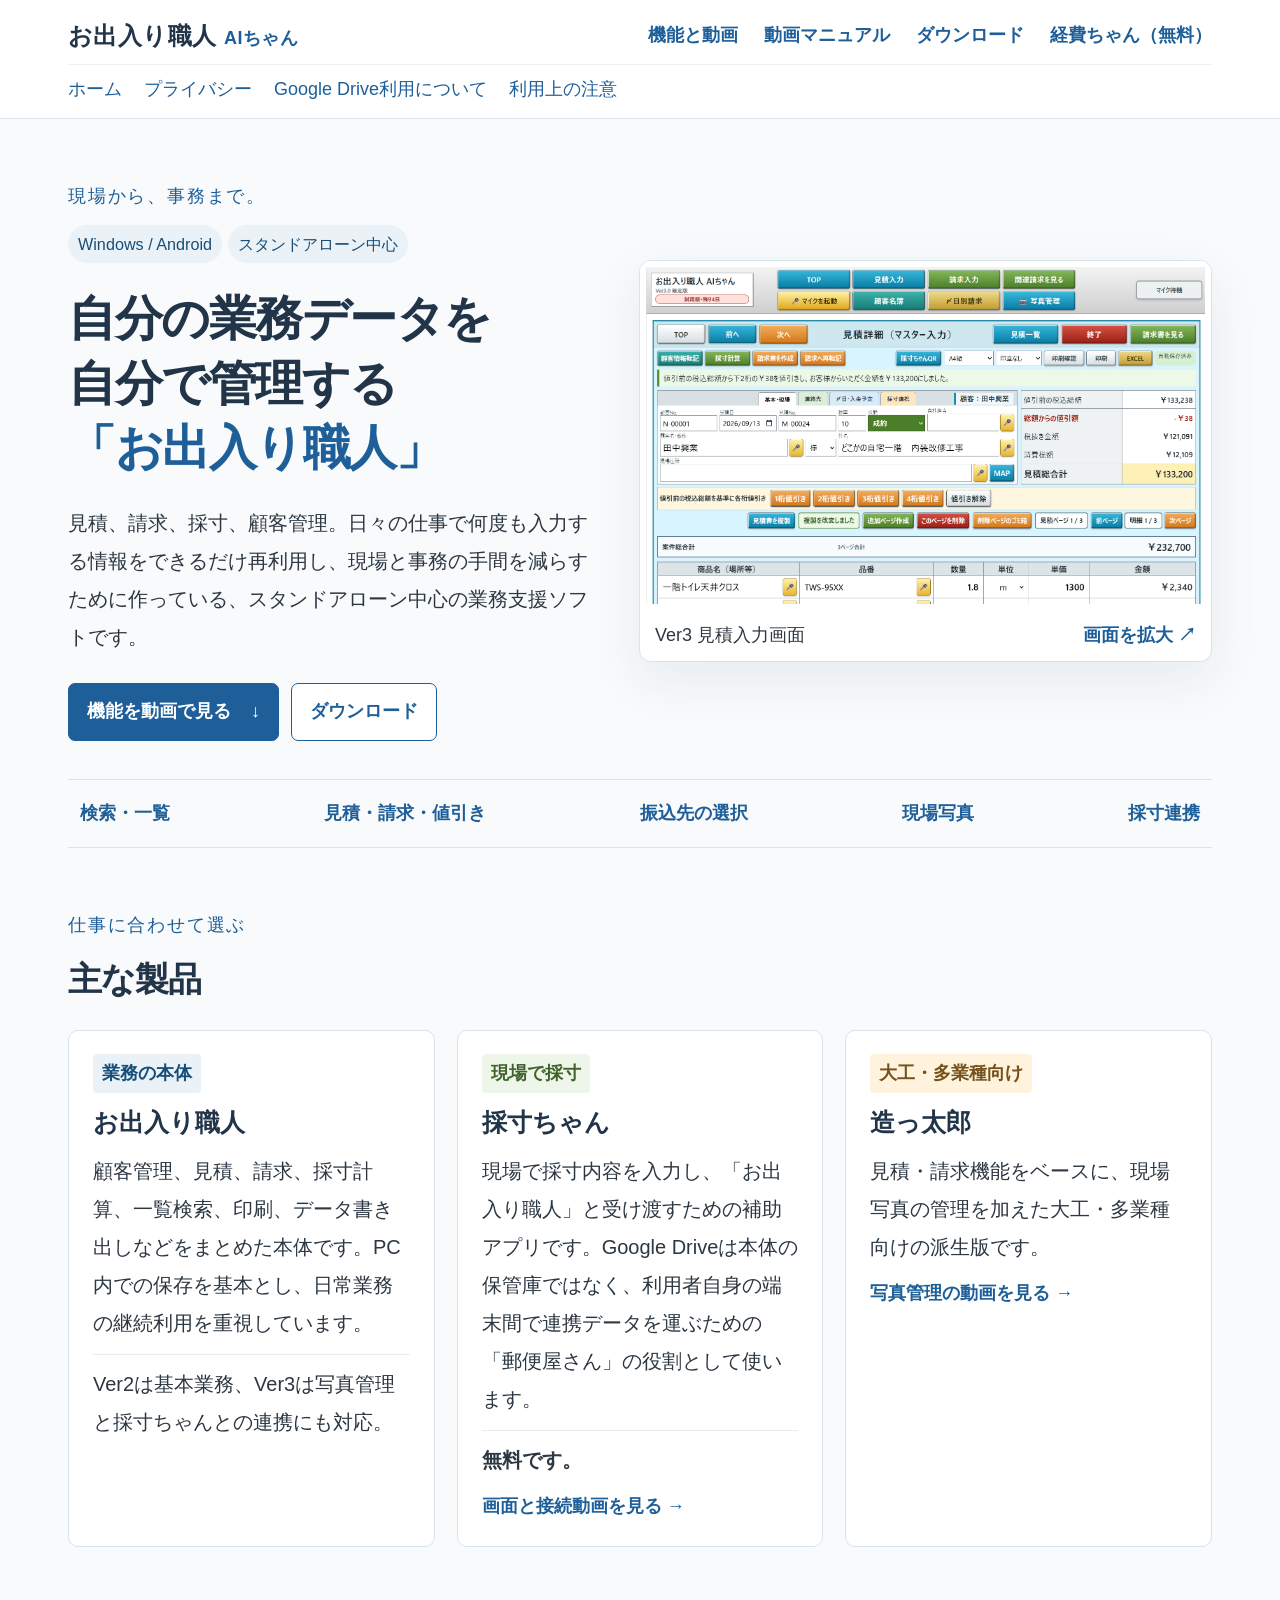
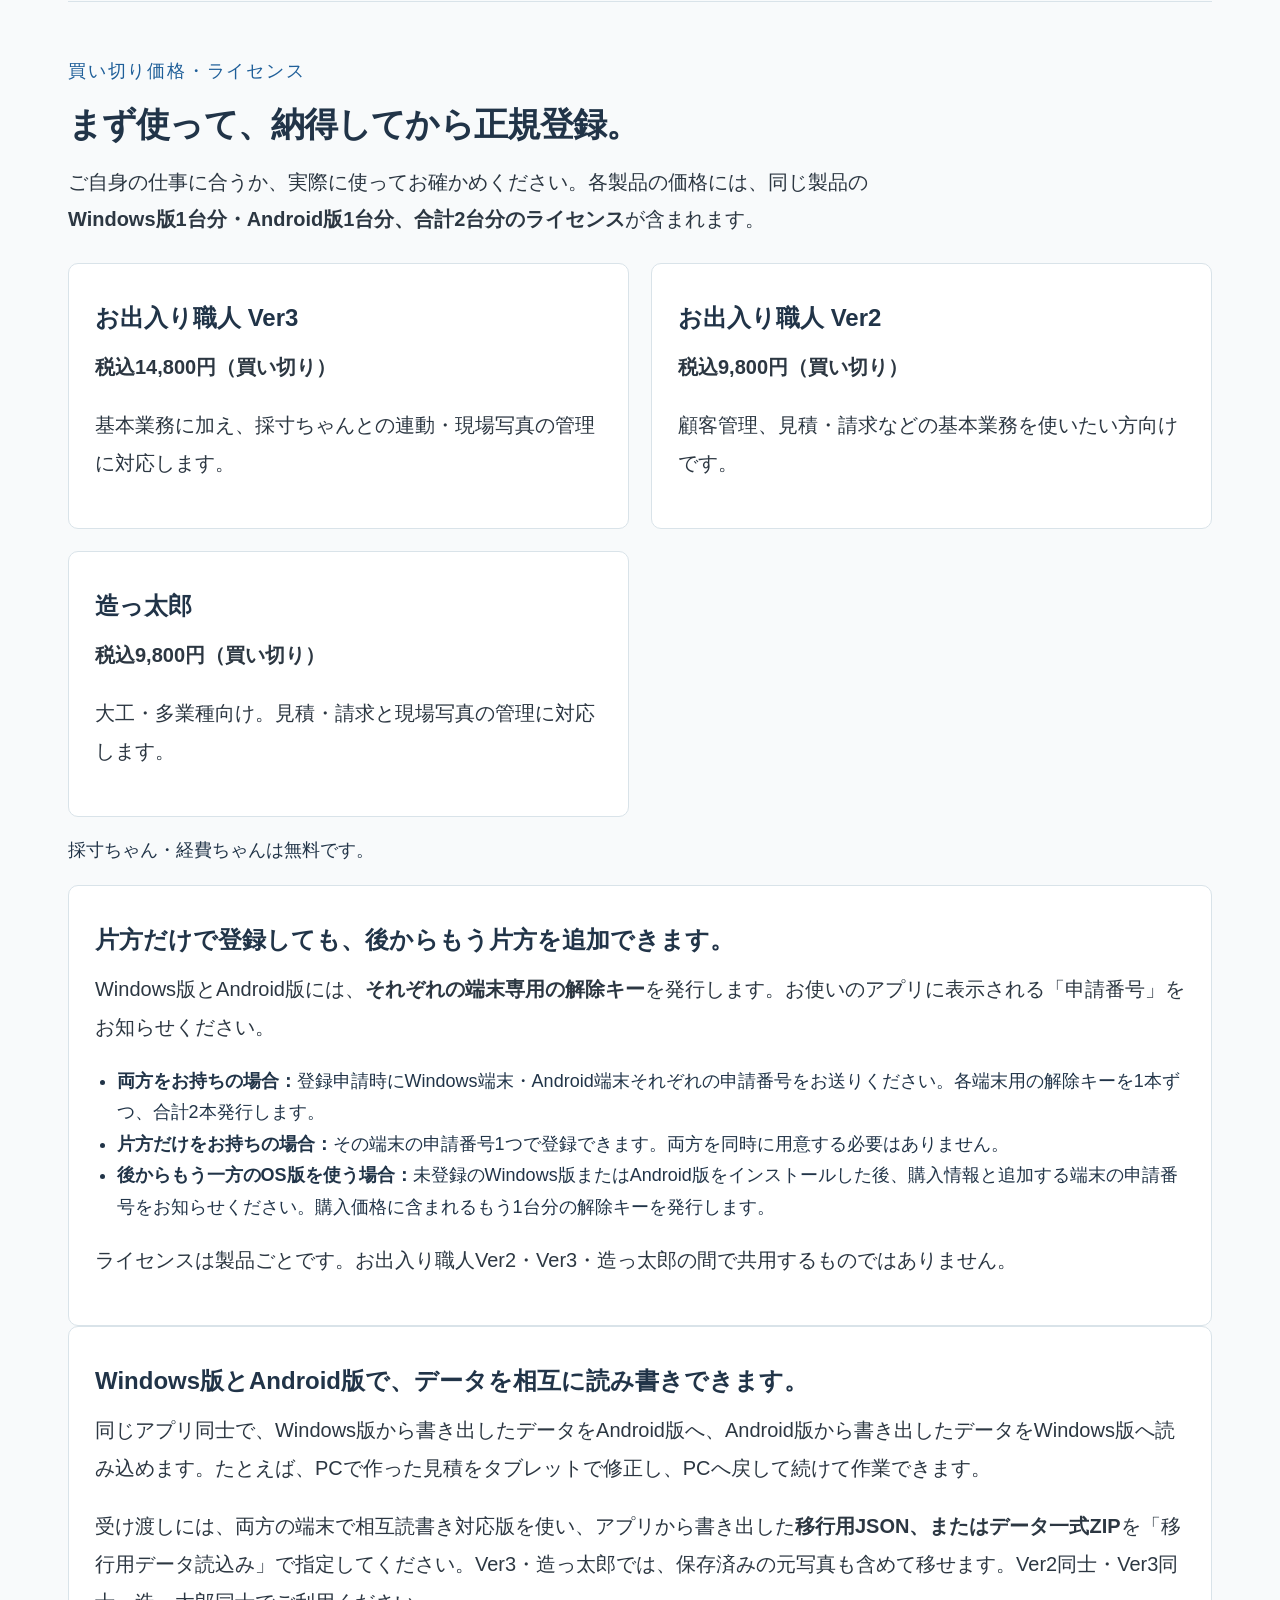
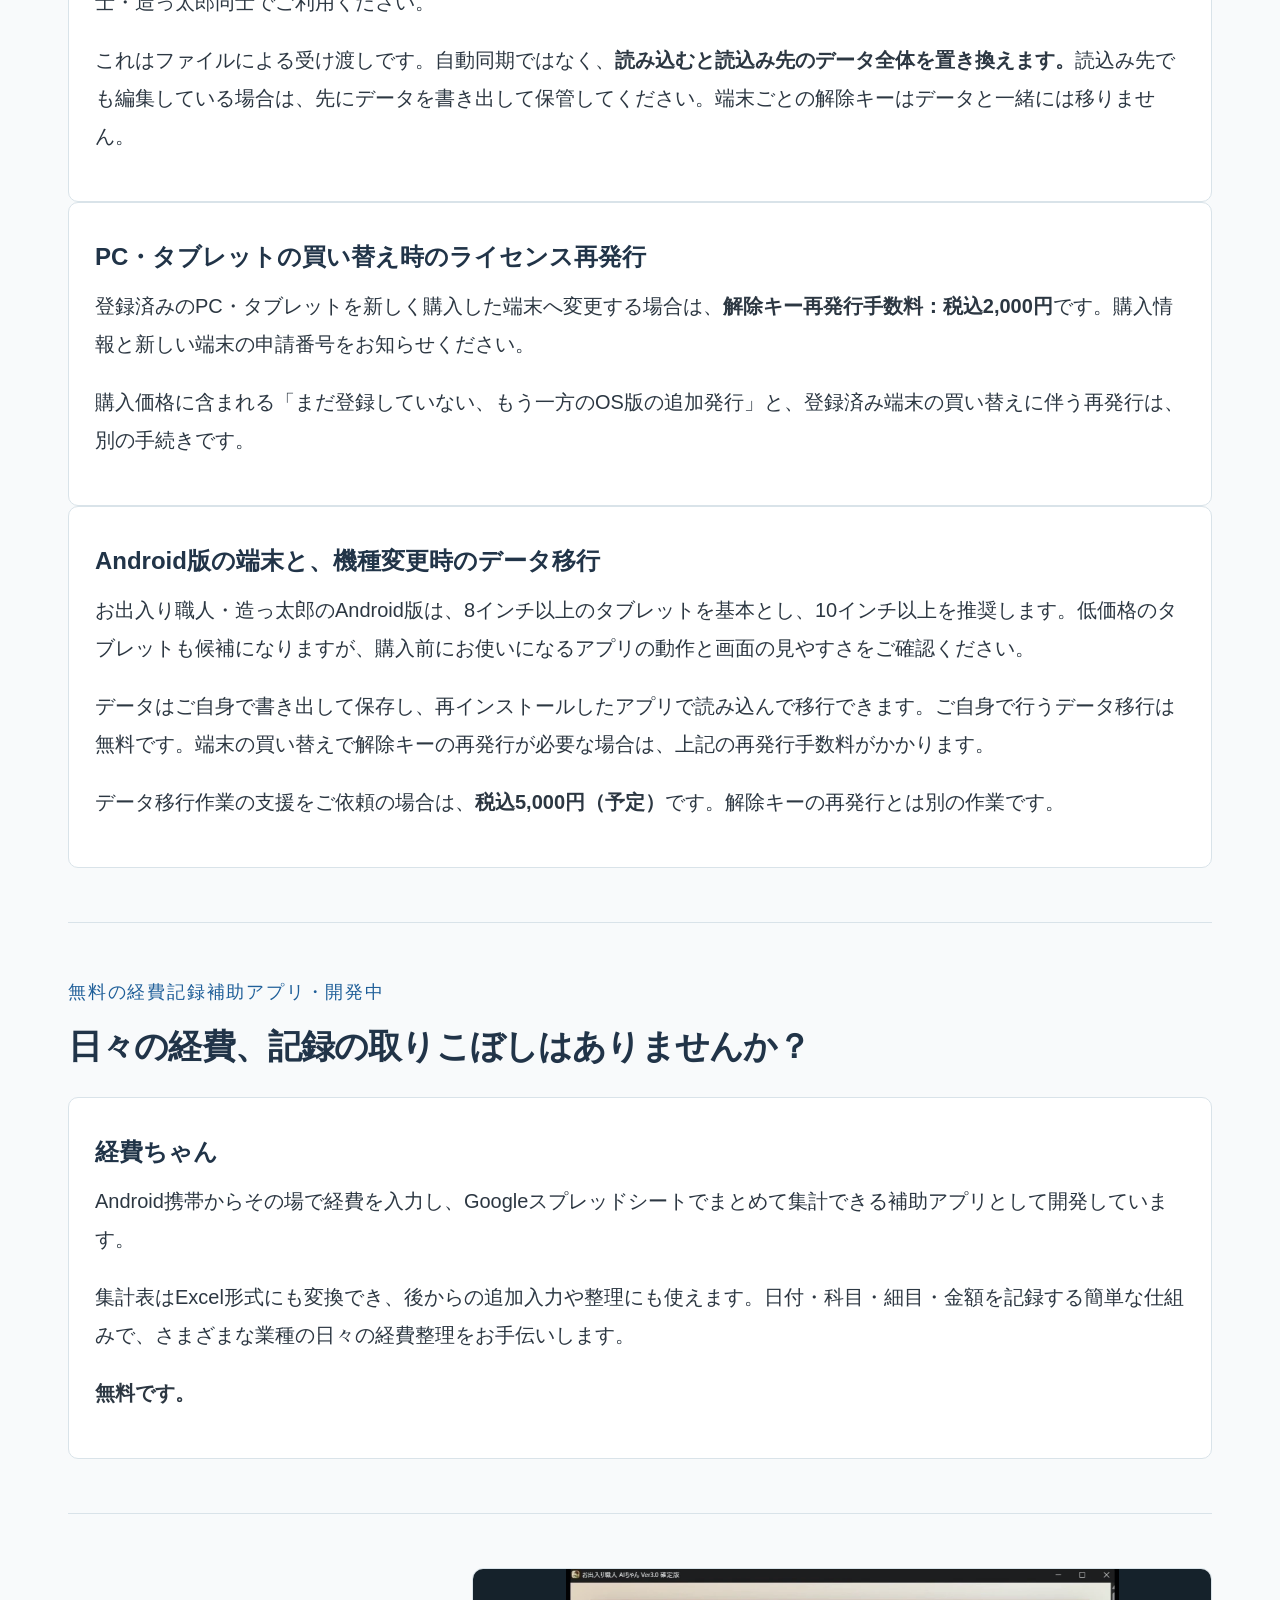
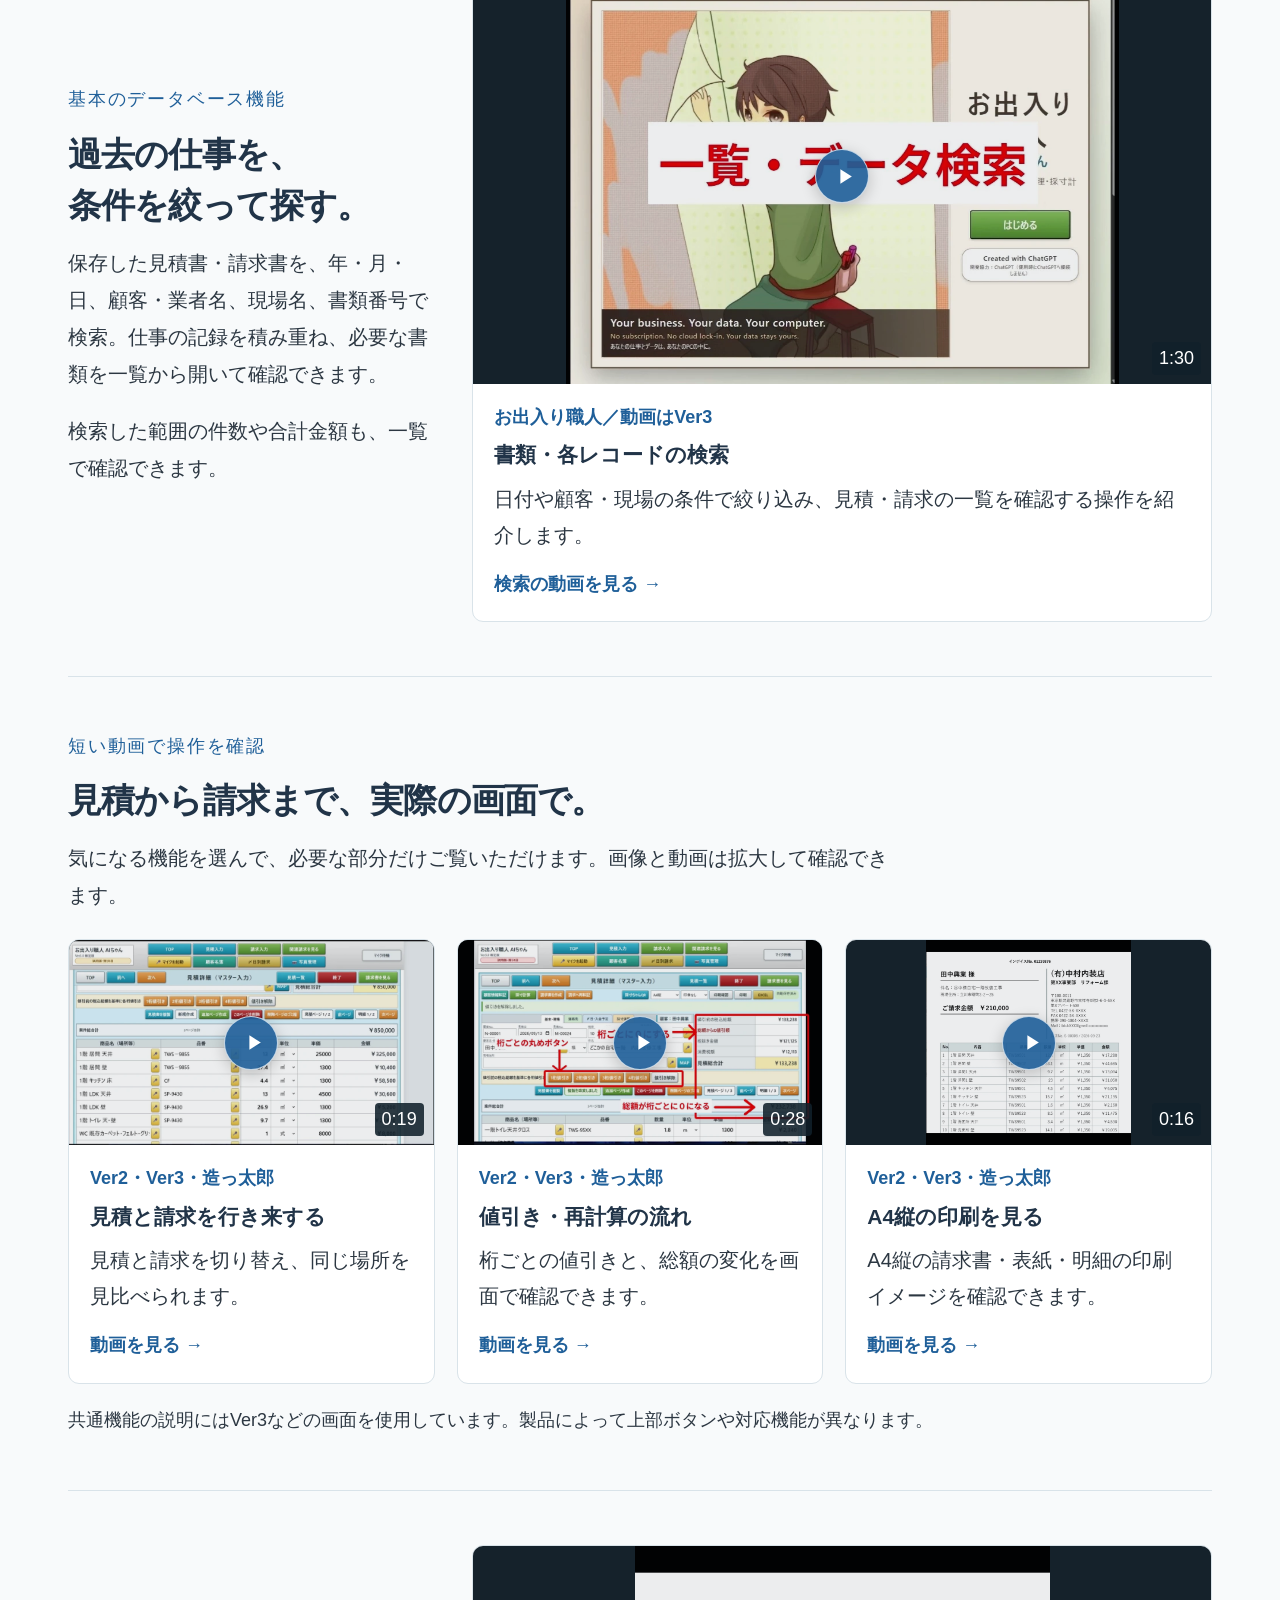
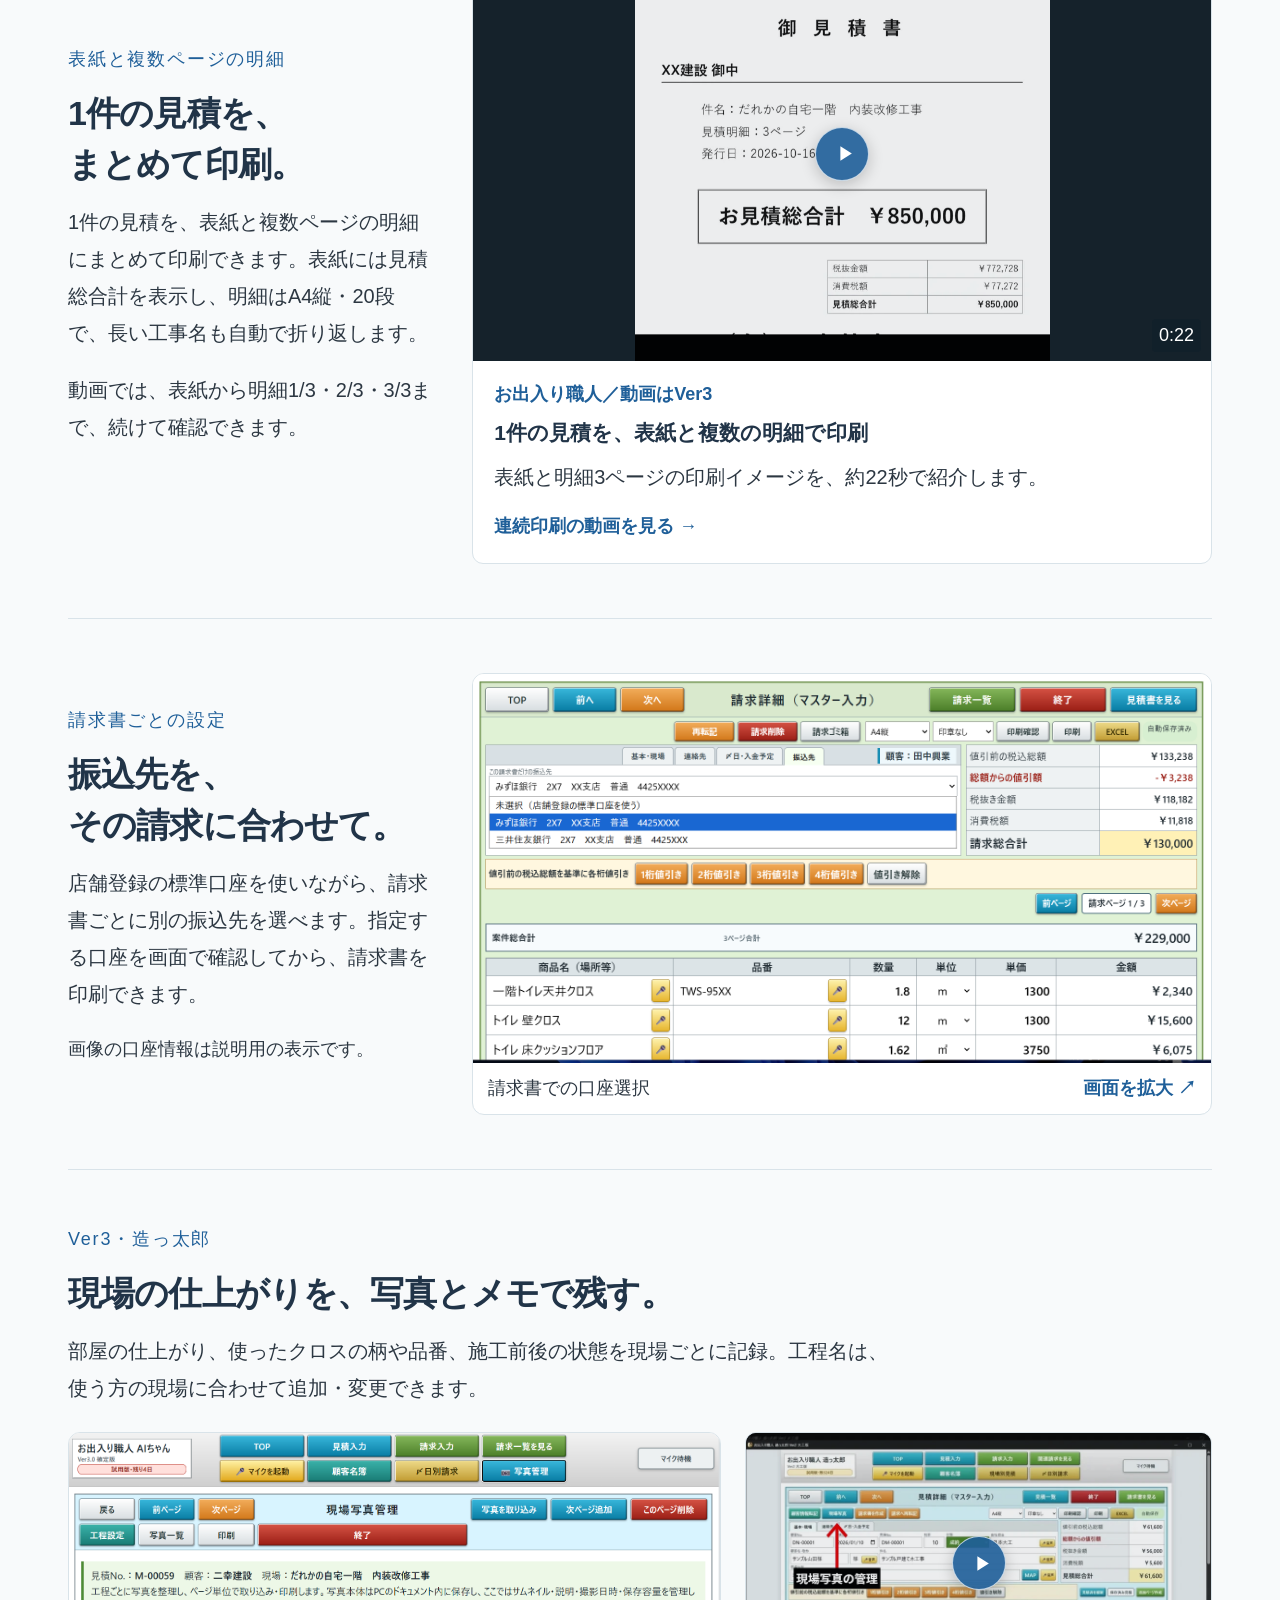
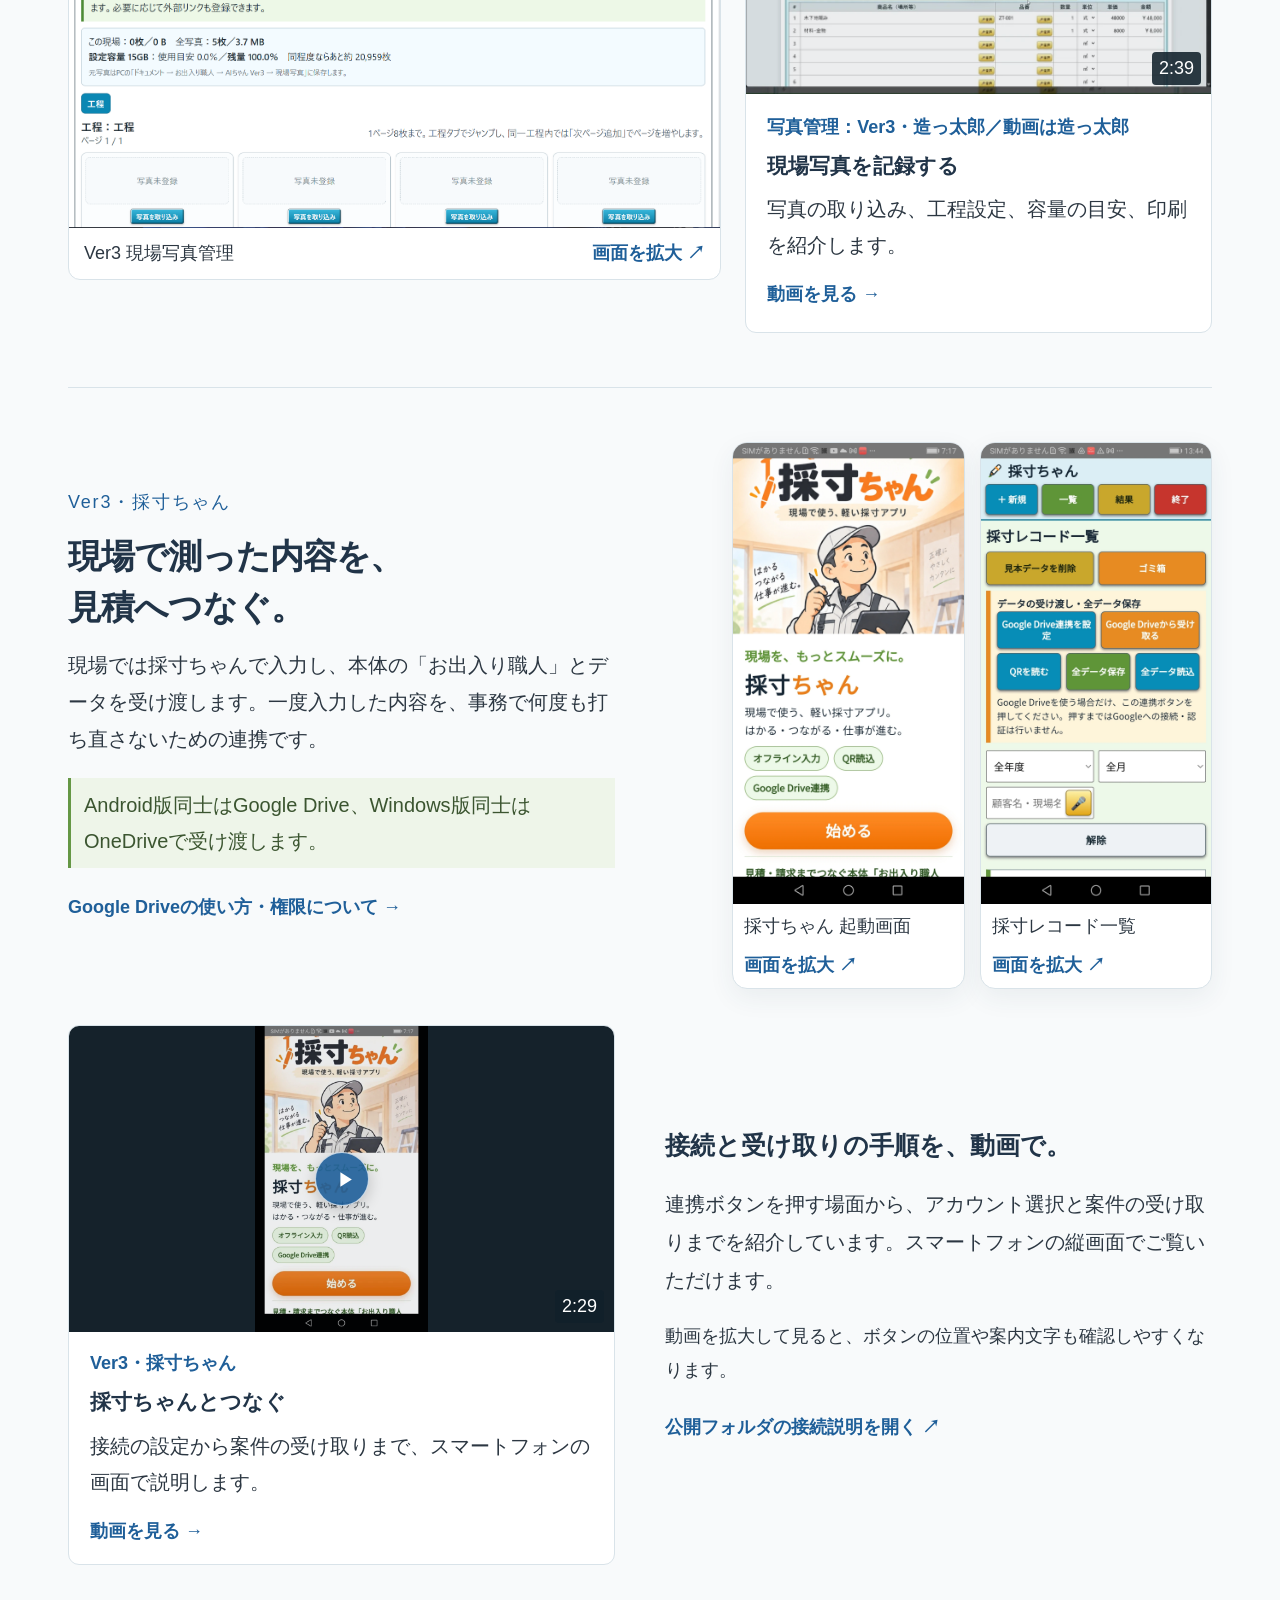
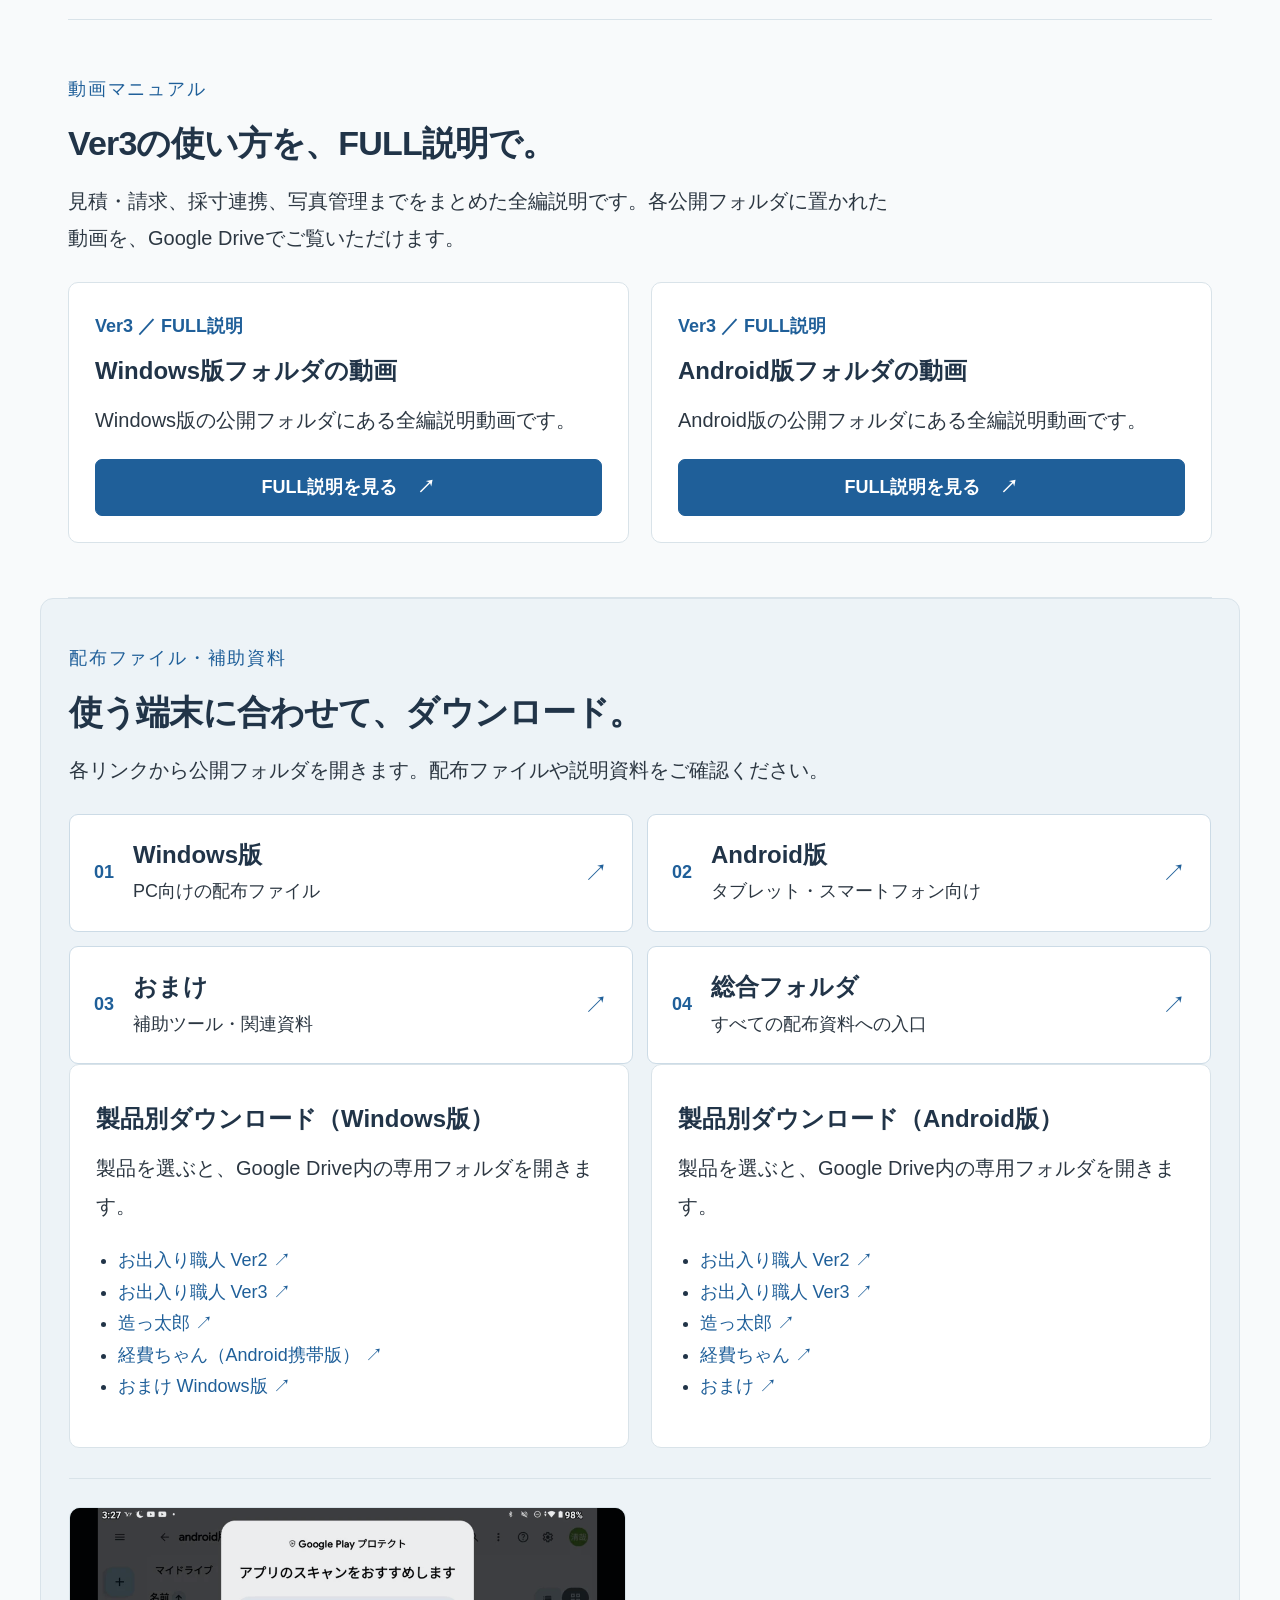
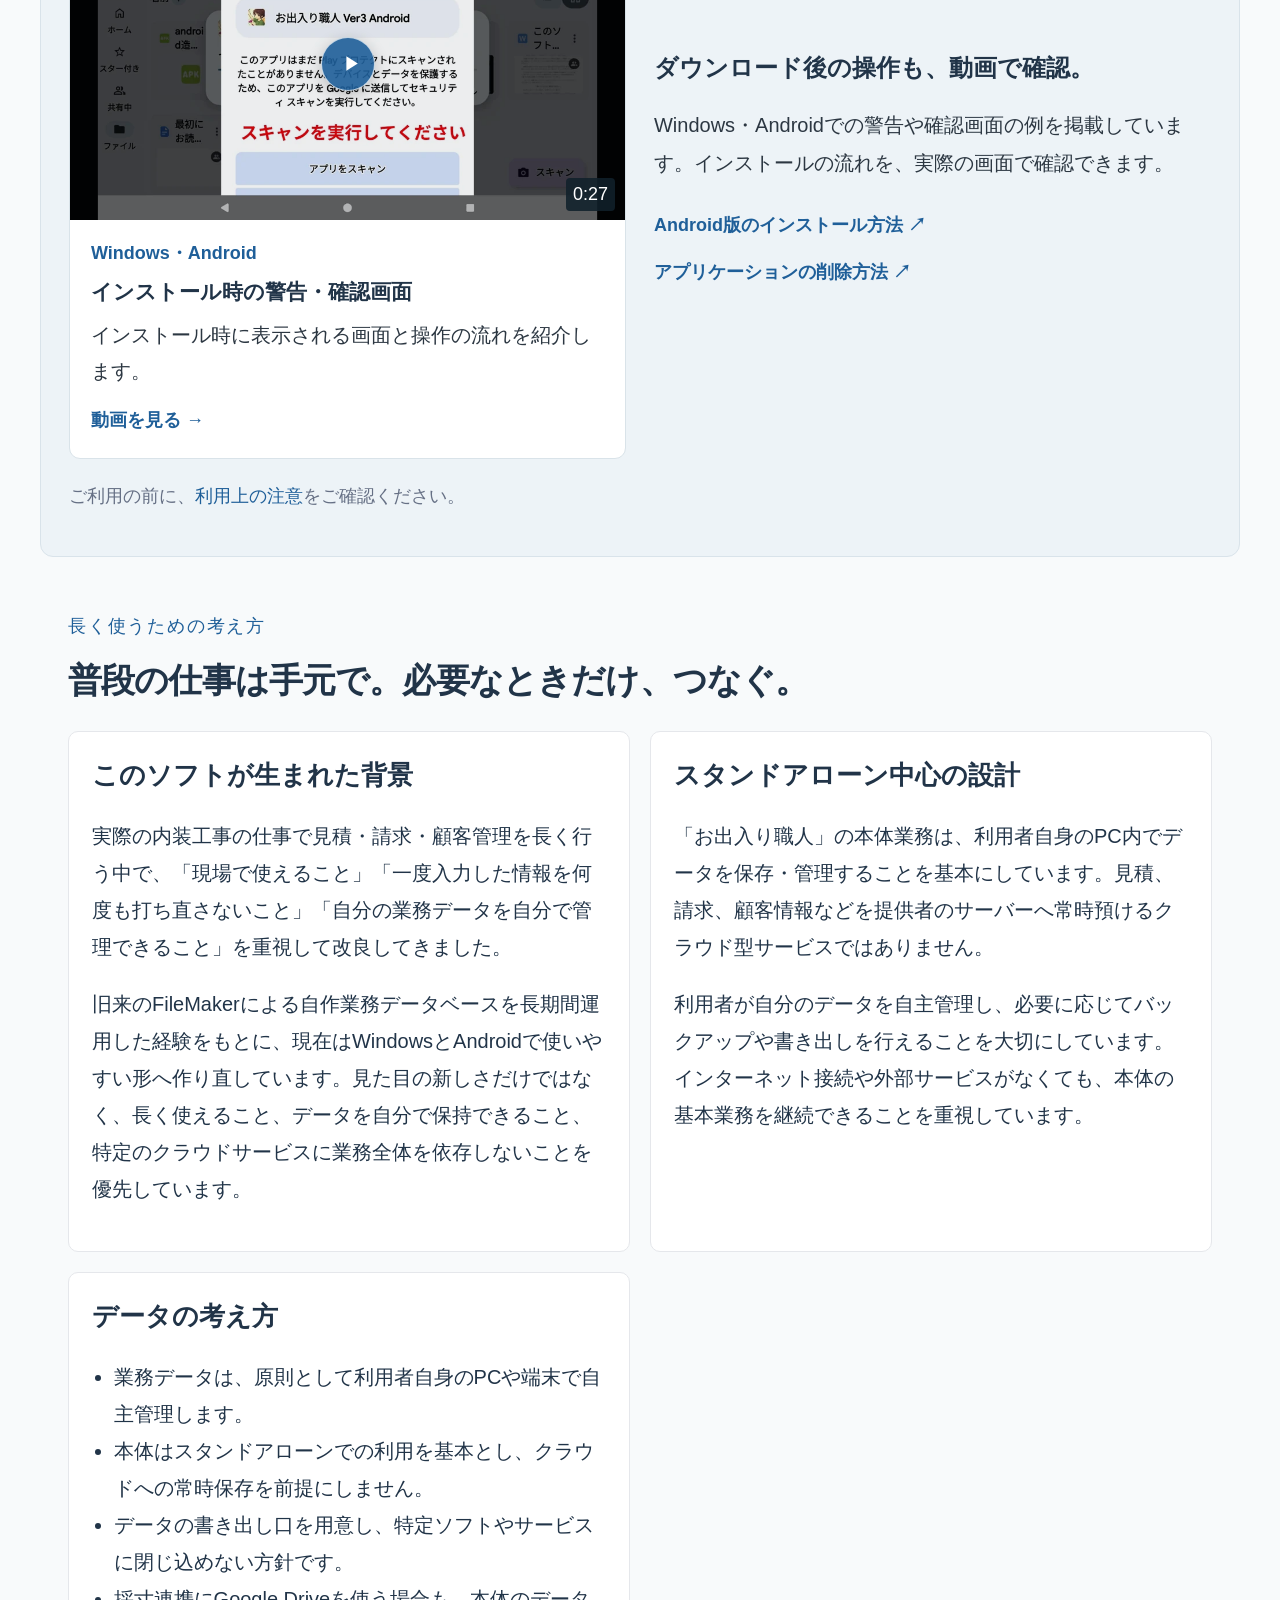
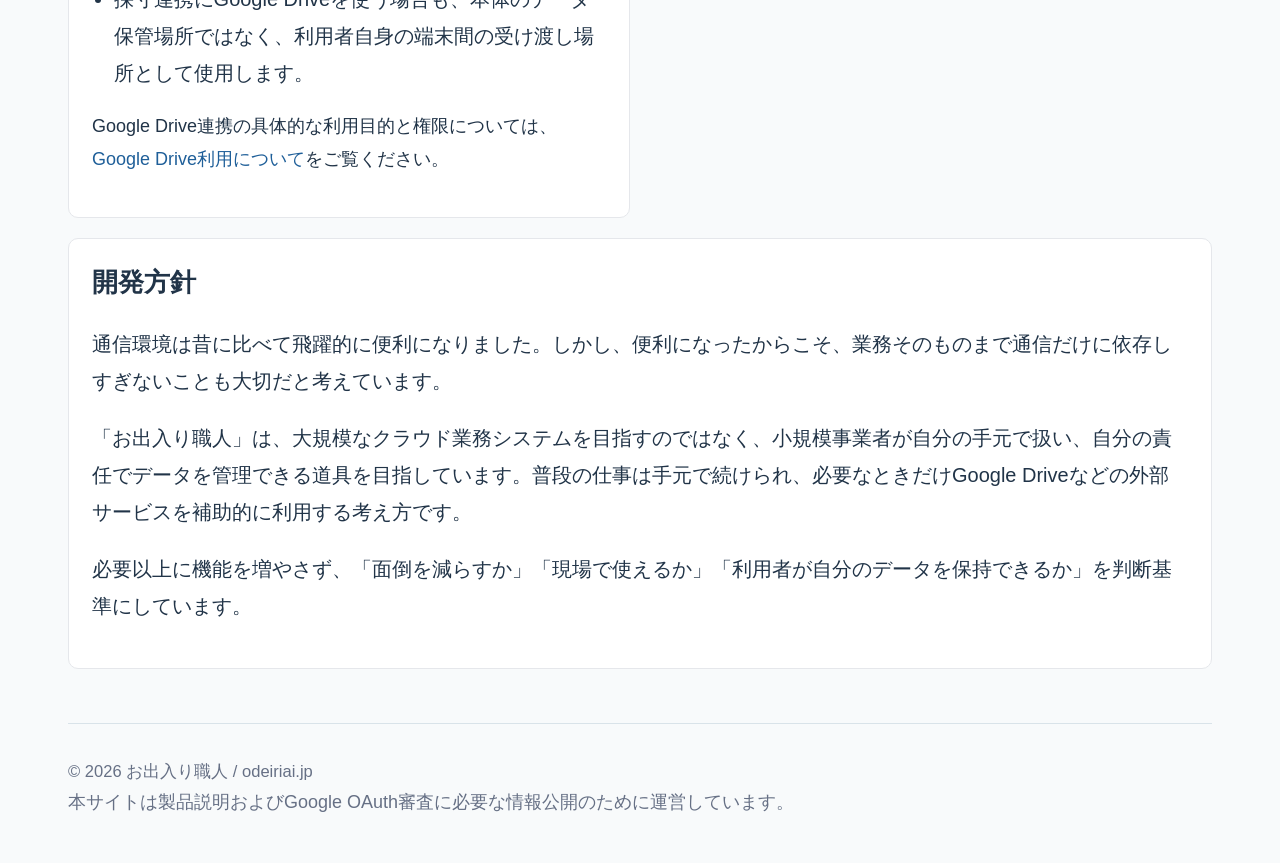
==== commit 3af84774: "Replace multi-page printing video with scrolling demonstration" ====
--- a/index.html
+++ b/index.html
@@ -62,7 +62,7 @@
 <p class="media-note">共通機能の説明にはVer3などの画面を使用しています。製品によって上部ボタンや対応機能が異なります。</p></section>
 <section id="multiple-page-printing" class="media-section feature-split" aria-labelledby="multiple-page-printing-title">
 <div class="feature-copy"><p class="eyebrow">表紙と複数ページの明細</p><h2 id="multiple-page-printing-title">1件の見積を、<br>まとめて印刷。</h2><p>1件の見積を、表紙と複数ページの明細にまとめて印刷できます。表紙には見積総合計を表示し、明細はA4縦・20段で、長い工事名も自動で折り返します。</p><p>動画では、表紙から明細1/3・2/3・3/3まで、続けて確認できます。</p></div>
-<article class="video-card"><a class="video-preview" href="/assets/media/multi-page-printing.mp4" data-video data-title="1件の見積を、表紙と複数の明細で印刷" data-product="お出入り職人／動画はVer3" data-orientation="square"><img src="/assets/media/multi-page-printing-poster.webp" alt="見積総合計を載せた表紙と、3ページの見積明細を順に紹介する動画" width="720" height="720" loading="lazy" decoding="async"><span class="play-circle" aria-hidden="true"><svg viewBox="0 0 24 24"><path d="m9 5 11 7-11 7z"/></svg></span><span class="video-time">0:26</span><span class="sr-only">動画を再生</span></a><div class="video-copy"><p class="product-label">お出入り職人／動画はVer3</p><h3>1件の見積を、表紙と複数の明細で印刷</h3><p>表紙と明細3ページの印刷イメージを、約26秒で紹介します。</p><a class="text-link" href="/assets/media/multi-page-printing.mp4" data-video data-title="1件の見積を、表紙と複数の明細で印刷" data-product="お出入り職人／動画はVer3" data-orientation="square">連続印刷の動画を見る <span aria-hidden="true">→</span></a></div></article>
+<article class="video-card"><a class="video-preview" href="/assets/media/multi-page-printing-scroll-20261018.mp4" data-video data-title="1件の見積を、表紙と複数の明細で印刷" data-product="お出入り職人／動画はVer3" data-orientation="square"><img src="/assets/media/multi-page-printing-scroll-20261018-poster.webp" alt="見積総合計を載せた表紙と、3ページの見積明細を順に紹介する動画" width="720" height="720" loading="lazy" decoding="async"><span class="play-circle" aria-hidden="true"><svg viewBox="0 0 24 24"><path d="m9 5 11 7-11 7z"/></svg></span><span class="video-time">0:22</span><span class="sr-only">動画を再生</span></a><div class="video-copy"><p class="product-label">お出入り職人／動画はVer3</p><h3>1件の見積を、表紙と複数の明細で印刷</h3><p>表紙と明細3ページの印刷イメージを、約22秒で紹介します。</p><a class="text-link" href="/assets/media/multi-page-printing-scroll-20261018.mp4" data-video data-title="1件の見積を、表紙と複数の明細で印刷" data-product="お出入り職人／動画はVer3" data-orientation="square">連続印刷の動画を見る <span aria-hidden="true">→</span></a></div></article>
 </section>
 <section id="bank" class="media-section feature-split bank-section" aria-labelledby="bank-title"><div class="feature-copy"><p class="eyebrow">請求書ごとの設定</p><h2 id="bank-title">振込先を、<br>その請求に合わせて。</h2><p>店舗登録の標準口座を使いながら、請求書ごとに別の振込先を選べます。指定する口座を画面で確認してから、請求書を印刷できます。</p><p class="small">画像の口座情報は説明用の表示です。</p></div><figure class="screen-figure "><a href="/assets/media/invoice-bank.webp" data-image data-title="請求書での口座選択"><img src="/assets/media/invoice-bank.webp" alt="請求書で登録済みの振込先口座を選ぶ画面" loading="lazy" decoding="async"></a><figcaption>請求書での口座選択 <a href="/assets/media/invoice-bank.webp" data-image data-title="請求書での口座選択">画面を拡大 <span aria-hidden="true">↗</span></a></figcaption></figure></section>
 <section id="photos" class="media-section" aria-labelledby="photos-title"><div class="section-heading"><p class="eyebrow">Ver3・造っ太郎</p><h2 id="photos-title">現場の仕上がりを、写真とメモで残す。</h2><p>部屋の仕上がり、使ったクロスの柄や品番、施工前後の状態を現場ごとに記録。工程名は、使う方の現場に合わせて追加・変更できます。</p></div>
